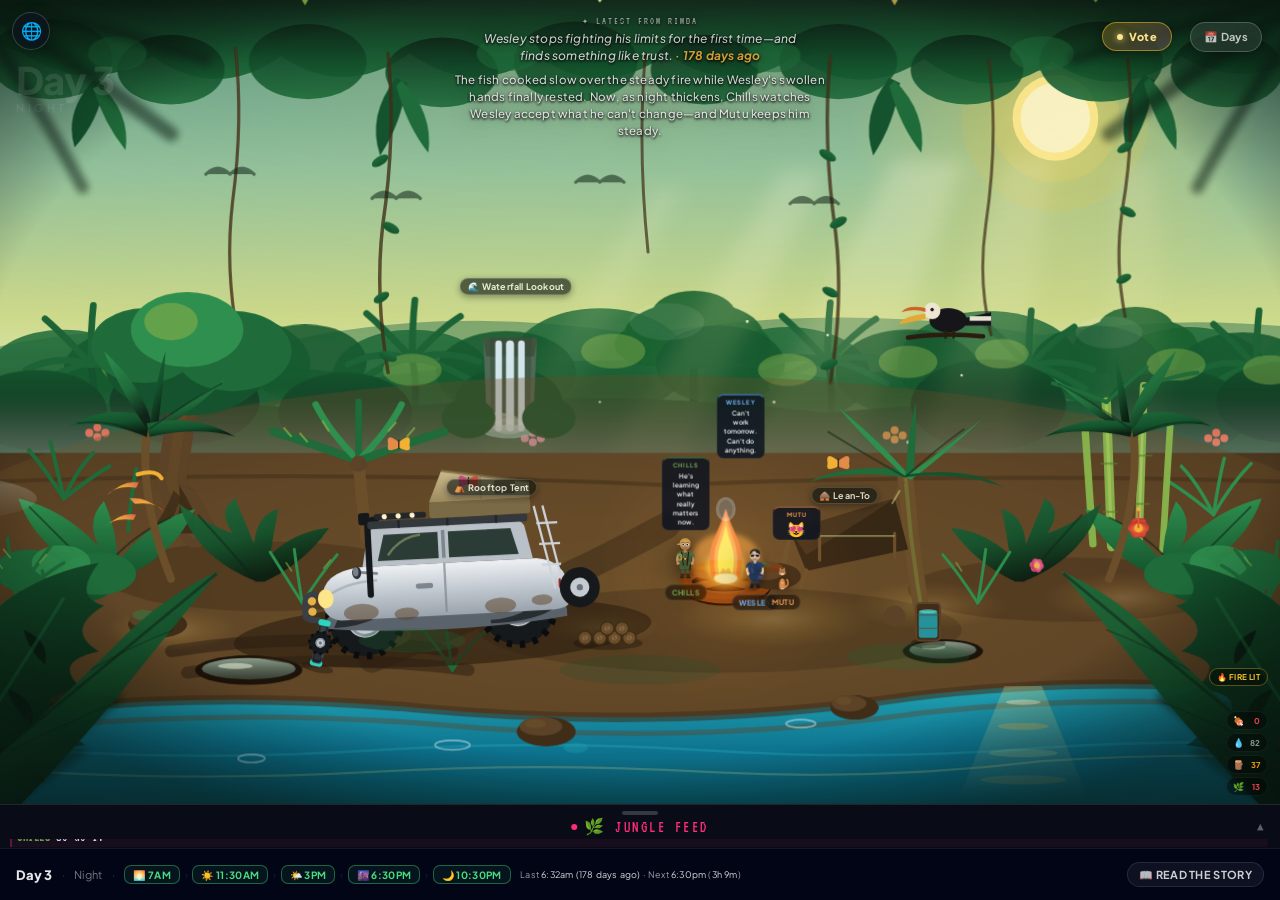
==== index.html @ 27642c6b "Secret falls: whole-waterfall tap target + touch/pointer events (mobile fix) Mobile taps did nothing" ====
<!DOCTYPE html>
<html lang="en">
<head>
<meta charset="UTF-8">
<meta http-equiv="Cache-Control" content="no-cache, no-store, must-revalidate">
<meta http-equiv="Pragma" content="no-cache">
<meta http-equiv="Expires" content="0">
<meta name="viewport" content="width=device-width, initial-scale=1, maximum-scale=1, user-scalable=no">
<title>Rimba — a never-ending story</title>
<link rel="icon" href="data:image/svg+xml,%3Csvg xmlns='http://www.w3.org/2000/svg' viewBox='0 0 100 100'%3E%3Ctext y='.9em' font-size='88'%3E%F0%9F%8C%BF%3C/text%3E%3C/svg%3E">
<meta name="description" content="Rimba is a never-ending story — two Singaporeans and a cat stranded deep in the Malaysian jungle after their 4x4 breaks down, surviving five times a day. No script, no crew, no rescue. The characters change and surprise you on their own.">
<meta name="theme-color" content="#0a1410">
<!-- Social share preview -->
<meta property="og:type" content="website">
<meta property="og:site_name" content="The Never Ending Story Project">
<meta property="og:title" content="Rimba — a never-ending story">
<meta property="og:description" content="Two Singaporeans and a cat stranded deep in the Malaysian jungle, surviving five times a day. No script, no crew, no rescue.">
<meta property="og:url" content="https://adamdegoat.github.io/rimba/">
<meta name="twitter:card" content="summary">
<meta name="twitter:title" content="Rimba — a never-ending story">
<meta name="twitter:description" content="Two Singaporeans and a cat stranded deep in the Malaysian jungle, surviving five times a day.">

<link href="https://fonts.googleapis.com/css2?family=Plus+Jakarta+Sans:wght@600;700;800&family=VT323&display=swap" rel="stylesheet">
<link rel="stylesheet" href="theme.css"><!-- shared Never Ending Story house-style tokens -->
<style>
*{margin:0;padding:0;box-sizing:border-box}
:root{--above-hud:62px;--stage-bottom:96px}
html,body{width:100%;height:100%;overflow:hidden;font-family:'Plus Jakarta Sans',sans-serif;background:#020617}
/* World renders ABOVE the fixed bottom bars (HUD + collapsed feed drawer) so the
   beach + ocean band are never hidden behind them. --stage-bottom is measured live. */
#world{position:relative;width:100vw;height:calc(100vh - var(--stage-bottom));overflow:hidden}
#world-svg{position:absolute;inset:0;width:100%;height:100%;z-index:0;transform:translateY(calc(-1 * var(--world-shift,0px)))}
#stars{position:absolute;inset:0;width:100%;height:34%;pointer-events:none;z-index:2;opacity:0;transition:opacity 3s}
#world.night #stars,#world.dawn #stars{opacity:1}

/* Cloud animations */
@keyframes cloud-a{from{transform:translateX(0)}to{transform:translateX(1300px)}}
.cl1{animation:cloud-a 90s linear infinite}
.cl2{animation:cloud-a 115s linear infinite;animation-delay:-40s}
.cl3{animation:cloud-a 72s linear infinite;animation-delay:-22s}
/* subtle far-background parallax breath (distant hills only, tiny + slow, CSS-only so no JS loop) */
@keyframes bgDriftA{0%,100%{transform:translateX(-7px)}50%{transform:translateX(7px)}}
@keyframes bgDriftB{0%,100%{transform:translateX(-4px)}50%{transform:translateX(4px)}}
.bg-driftA{animation:bgDriftA 27s ease-in-out infinite}
.bg-driftB{animation:bgDriftB 34s ease-in-out infinite}

/* Fire animations */
@keyframes flk{0%,100%{transform:scaleY(1) scaleX(1)}50%{transform:scaleY(1.22) scaleX(.9)}}
.fa{animation:flk .75s ease-in-out infinite;transform-box:fill-box;transform-origin:50% 100%}
.fb{animation:flk .55s ease-in-out infinite reverse;transform-box:fill-box;transform-origin:50% 100%}
.fc{animation:flk .42s ease-in-out infinite;transform-box:fill-box;transform-origin:50% 100%}

/* Wave animations */
@keyframes wv{from{transform:translateX(0)}to{transform:translateX(500px)}}
.wa{animation:wv 13s linear infinite}
.wb{animation:wv 19s linear infinite reverse}
/* Gentle palm sway — pivots at each palm's crown (origin set inline, in viewBox units) */
@keyframes palmsway{0%,100%{transform:rotate(-1.4deg)}50%{transform:rotate(1.4deg)}}
.palm-sway{transform-box:view-box;animation:palmsway 5.5s ease-in-out infinite}
/* Ambient birds drift slowly across the sky */
@keyframes birddrift{0%{transform:translate(0,0)}50%{transform:translate(46px,-9px)}100%{transform:translate(0,0)}}
.birds-drift{transform-box:view-box;animation:birddrift 24s ease-in-out infinite}
/* Leaves drifting down through the scene */
@keyframes leaffall{0%{transform:translate(0,0) rotate(0deg);opacity:0}8%{opacity:.9}90%{opacity:.85}100%{transform:translate(-46px,620px) rotate(240deg);opacity:0}}
.leaf-fall{transform-box:view-box;animation:leaffall linear infinite}
/* God-ray shafts breathe + sway very gently, as if the canopy stirs overhead */
@keyframes raypulse{0%,100%{opacity:.48;transform:skewX(-0.7deg)}50%{opacity:.68;transform:skewX(0.9deg)}}
#god-rays{transform-box:fill-box;transform-origin:50% 0;animation:raypulse 9s ease-in-out infinite}
/* Dust / pollen motes drifting inside the sunbeams (parent group gates day-only) */
@keyframes motedrift{0%{opacity:0;transform:translate(0,0)}18%{opacity:.7}50%{opacity:.4;transform:translate(7px,-15px)}82%{opacity:.6}100%{opacity:0;transform:translate(-4px,-30px)}}
.mote{transform-box:view-box;animation:motedrift 11s ease-in-out infinite}
/* Sun pools on the clearing floor breathe with the canopy (parent gates day-only) */
@keyframes dapplebreathe{0%,100%{opacity:.6}50%{opacity:1}}
.dapple{animation:dapplebreathe 9s ease-in-out infinite}
/* Heat-haze ribbons shimmer low over the clearing on hot/humid days */
@keyframes heatwobble{0%{opacity:0;transform:translateY(0)}30%{opacity:.16}50%{transform:translateY(-3px) scaleX(1.015)}70%{opacity:.13}100%{opacity:0;transform:translateY(-7px)}}
.heat-ribbon{transform-box:view-box;animation:heatwobble 6s ease-in-out infinite}
/* Fireflies near the firepit (parent group's opacity gates night-only visibility) */
@keyframes firefly{0%,100%{opacity:0;transform:translate(0,0)}25%{opacity:.95}50%{opacity:.35;transform:translate(7px,-9px)}75%{opacity:.85}}
.firefly{transform-box:view-box;animation:firefly 4.2s ease-in-out infinite}
/* Butterflies flutter (daytime ambient; group hidden at night via applySky) */
@keyframes flutter{0%{transform:translate(0,0) rotate(-2deg)}25%{transform:translate(14px,-12px) rotate(3deg)}50%{transform:translate(30px,2px) rotate(-3deg)}75%{transform:translate(12px,14px) rotate(2deg)}100%{transform:translate(0,0) rotate(-2deg)}}
.flutter{transform-box:view-box;animation:flutter 11s ease-in-out infinite}
@keyframes wingbeat{0%,100%{transform:scaleX(1)}50%{transform:scaleX(.45)}}
.fly-wing{transform-box:fill-box;transform-origin:50% 50%;animation:wingbeat .32s ease-in-out infinite}
/* Distant waterfall cascade shimmer */
@keyframes waterfall{from{transform:translateY(0);opacity:.8}to{transform:translateY(5px);opacity:1}}
.fall1{transform-box:view-box;animation:waterfall .5s linear infinite alternate}
.fall2{transform-box:view-box;animation:waterfall .5s linear infinite alternate-reverse}
/* ── WEATHER: rain / storm + lightning, driven by S.world.weather ── */
#rain-layer{position:fixed;inset:0;z-index:22;pointer-events:none;opacity:0;transition:opacity .7s ease}
#rain-layer.on{opacity:1}
#rain-layer::before,#rain-layer::after{content:"";position:absolute;inset:-60% -15% -15%;will-change:transform}
#rain-layer::before{background-image:repeating-linear-gradient(100deg,rgba(200,222,236,.5) 0 1.5px,transparent 1.5px 10px);animation:rainfall .75s linear infinite}
#rain-layer::after{background-image:repeating-linear-gradient(100deg,rgba(200,222,236,.28) 0 1px,transparent 1px 16px);animation:rainfall 1.15s linear infinite;opacity:.7}
#rain-layer.storm{background:linear-gradient(rgba(9,18,26,.26),rgba(9,18,26,.34))}
#rain-layer.storm::before{background-image:repeating-linear-gradient(104deg,rgba(212,230,242,.62) 0 2px,transparent 2px 8px);animation-duration:.42s}
#rain-layer.storm::after{animation-duration:.66s;opacity:.85}
@keyframes rainfall{from{transform:translateY(-14%)}to{transform:translateY(14%)}}
#lightning{position:fixed;inset:0;z-index:23;pointer-events:none;background:#e6f0ff;opacity:0;mix-blend-mode:screen}
#lightning.on{animation:lightning 8s steps(1) infinite}
@keyframes lightning{0%,100%{opacity:0}2%{opacity:.62}2.6%{opacity:.06}3.2%{opacity:.5}3.8%{opacity:0}48.4%{opacity:.42}49%{opacity:0}}
/* Campfire smoke rising + drifting (shown only when the fire is lit) */
@keyframes smokerise{0%{transform:translate(0,0) scale(.45);opacity:0}18%{opacity:.5}100%{transform:translate(12px,-72px) scale(1.7);opacity:0}}
.smoke-rise{transform-box:view-box;animation:smokerise 4s ease-out infinite}
.smoke-rise.s2{animation-duration:5.4s;animation-delay:-1.8s}
.smoke-rise.s3{animation-duration:4.6s;animation-delay:-3.1s}
/* Fish/insect ripples on the river surface */
@keyframes ripple{0%{transform:scale(.2);opacity:0}20%{opacity:.6}100%{transform:scale(1.5);opacity:0}}
.ripple{transform-box:view-box;animation:ripple 4.5s ease-out infinite}
/* Dog (puppy) ears + tail — driven by applyDogExtras; smooth transitions + tail wag */
.dog-ear{transform-box:view-box;transition:transform .45s ease}
.dog-tail{transform-box:view-box;transition:transform .45s ease}
@keyframes tailwag{0%,100%{transform:rotate(-20deg)}50%{transform:rotate(20deg)}}
.dog-tail.wag{animation:tailwag .45s ease-in-out infinite}
.dog-tail.slow{animation:tailwag 1.5s ease-in-out infinite}

/* SVG transitions */
#sky-bg,#sun-group,#moon-group,#night-stars,#night-overlay,#sun-reflection{transition:opacity 2.5s ease}

/* ── ATMOSPHERE OVERLAYS (pure CSS, no JS/engine) ── */
/* Vignette: darken the corners to draw the eye to the centre of the island */
#vignette{position:absolute;inset:0;z-index:6;pointer-events:none;
  background:radial-gradient(120% 95% at 50% 42%,transparent 58%,rgba(2,6,23,.16) 84%,rgba(2,6,23,.42) 100%)}
/* Time-of-day colour wash: a soft tint that shifts with the cycle for cohesion */
#color-wash{position:absolute;inset:0;z-index:7;pointer-events:none;opacity:0;
  mix-blend-mode:soft-light;transition:background 2.5s ease,opacity 2.5s ease}
#world.evening #color-wash{background:#fb923c;opacity:.5}
#world.morning #color-wash{background:#fdba74;opacity:.4}
#world.dawn    #color-wash{background:#f9a8d4;opacity:.45}
#world.night   #color-wash{background:#1e1b4b;opacity:.35}
#world.midday  #color-wash,#world.afternoon #color-wash{opacity:0}

/* ── DAY STAMP ── */
/* ── DAY HISTORY ── */
/* ── AUDIENCE VOTE PILL + PANEL ("sway, don't script") ── */
#vote-pill{position:fixed;top:22px;right:108px;z-index:35;display:flex;align-items:center;gap:6px;
  padding:7px 14px;border-radius:20px;cursor:pointer;white-space:nowrap;
  background:linear-gradient(135deg,rgba(251,191,36,.24),rgba(244,114,182,.2));
  backdrop-filter:blur(12px);-webkit-backdrop-filter:blur(12px);border:1px solid rgba(251,191,36,.5);
  font-family:'Plus Jakarta Sans',sans-serif;font-size:11px;font-weight:800;letter-spacing:.4px;color:#fde68a;
  box-shadow:0 2px 14px rgba(0,0,0,.4);animation:votePulse 2.6s ease-in-out infinite;
  transition:transform .15s,border-color .2s}
#vote-pill:hover{transform:translateY(-1px);border-color:rgba(251,191,36,.85)}
#vote-pill.active{animation:none;background:linear-gradient(135deg,rgba(251,191,36,.42),rgba(244,114,182,.34));border-color:rgba(251,191,36,.9)}
@keyframes votePulse{0%,100%{box-shadow:0 2px 14px rgba(0,0,0,.4),0 0 0 0 rgba(251,191,36,.45)}
  50%{box-shadow:0 2px 14px rgba(0,0,0,.4),0 0 0 5px rgba(251,191,36,0)}}
#vote-pill .vp-dot{width:6px;height:6px;border-radius:50%;background:#fde68a;box-shadow:0 0 7px #fde68a}
/* dropdown panel — anchored under the pill (like the Days panel), warm gold "sway the island" palette */
#vote-panel{position:fixed;top:60px;right:108px;z-index:41;width:300px;max-width:calc(100vw - 24px);
  background:linear-gradient(180deg,rgba(26,16,34,.6),rgba(12,9,22,.66));
  backdrop-filter:blur(20px) saturate(1.2);-webkit-backdrop-filter:blur(20px) saturate(1.2);
  border:1px solid rgba(251,191,36,.34);border-radius:16px;
  box-shadow:0 20px 54px rgba(0,0,0,.6),0 0 26px rgba(251,191,36,.08);
  max-height:0;overflow:hidden;opacity:0;pointer-events:none;
  transition:max-height .34s cubic-bezier(.4,0,.2,1),opacity .22s ease}
#vote-panel::before{content:'';position:absolute;left:0;right:0;top:0;height:2px;z-index:3;
  background:linear-gradient(90deg,transparent,rgba(251,191,36,.7),rgba(244,114,182,.5),transparent)}
#vote-panel.open{max-height:80vh;opacity:1;pointer-events:auto;overflow-y:auto}
.vp-inner{padding:15px 16px 15px}
.vp-eyebrow{font-family:'VT323',monospace;font-size:11px;letter-spacing:2.5px;text-transform:uppercase;color:rgba(251,191,36,.62);margin-bottom:3px}
.vp-head{font-family:'Plus Jakarta Sans',sans-serif;font-weight:800;font-size:16px;letter-spacing:.01em;line-height:1.1;
  background:linear-gradient(180deg,#fff8ea 0%,#fde68a 58%,#f59e0b 100%);-webkit-background-clip:text;background-clip:text;-webkit-text-fill-color:transparent;color:transparent}
.vp-tag{font-size:10.5px;color:rgba(255,255,255,.5);font-style:italic;margin:3px 0 13px;line-height:1.45}
.vp-q{font-size:12px;font-weight:700;color:rgba(255,255,255,.92);margin-bottom:9px;letter-spacing:.01em}
.vp-opt{position:relative;display:block;width:100%;text-align:left;margin-bottom:8px;padding:10px 12px;border-radius:12px;
  border:1px solid rgba(255,255,255,.12);background:rgba(255,255,255,.035);cursor:pointer;overflow:hidden;color:#fff;
  transition:border-color .15s,background .15s,transform .12s}
.vp-opt:hover{border-color:rgba(251,191,36,.55);transform:translateY(-1px)}
.vp-opt:disabled{cursor:default;transform:none}
.vp-opt.picked{border-color:rgba(251,191,36,.9);background:rgba(251,191,36,.09)}
.vp-bar{position:absolute;left:0;top:0;bottom:0;width:0;z-index:0;transition:width .55s cubic-bezier(.4,0,.2,1);
  background:linear-gradient(90deg,rgba(251,191,36,.22),rgba(244,114,182,.14))}
.vp-opt-label{position:relative;z-index:1;font-weight:800;font-size:12.5px;color:#fff7e6}
.vp-opt-desc{position:relative;z-index:1;font-size:10.5px;color:rgba(255,255,255,.55);margin-top:2px;line-height:1.35}
.vp-opt-pct{position:absolute;right:11px;top:50%;transform:translateY(-50%);font-size:12px;font-weight:800;color:#fde68a;z-index:2}
.vp-voted{font-size:10.5px;color:rgba(110,231,160,.92);margin-top:4px;letter-spacing:.2px;font-weight:600}
.vp-hint{font-size:10.5px;color:rgba(255,255,255,.42);margin-top:4px}
.vp-inplay{margin-top:13px;padding:11px 12px;border-radius:11px;background:rgba(251,191,36,.07);border:1px solid rgba(251,191,36,.18);
  font-size:11px;color:rgba(255,255,255,.8);line-height:1.5}
.vp-ip-eyebrow{font-family:'VT323',monospace;font-size:10px;letter-spacing:2px;text-transform:uppercase;color:rgba(251,191,36,.6);display:block;margin-bottom:3px}
.vp-inplay b{color:#fde68a;font-weight:800}
#day-hist-btn{
  position:fixed;top:22px;right:18px;z-index:35;
  display:flex;align-items:center;gap:6px;
  padding:7px 13px;border-radius:20px;
  background:rgba(255,255,255,.09);
  backdrop-filter:blur(12px);-webkit-backdrop-filter:blur(12px);
  border:1px solid rgba(255,255,255,.2);
  font-family:'Plus Jakarta Sans',sans-serif;font-size:11px;font-weight:700;
  color:rgba(255,255,255,.72);letter-spacing:.3px;
  cursor:pointer;white-space:nowrap;
  transition:background .2s,border-color .2s,color .2s,box-shadow .2s;
  box-shadow:0 2px 12px rgba(0,0,0,.35);
}
#day-hist-btn:hover{background:rgba(255,255,255,.15);border-color:rgba(255,255,255,.38);color:#fff;box-shadow:0 2px 18px rgba(0,0,0,.45)}
#day-hist-btn.active{background:rgba(255,255,255,.13);border-color:rgba(255,255,255,.35);color:#fff}
#day-history-panel{
  position:fixed;top:66px;right:18px;left:auto;z-index:40;width:244px;
  background:rgba(4,8,22,.92);backdrop-filter:blur(18px);-webkit-backdrop-filter:blur(18px);
  border:1px solid rgba(255,255,255,.08);border-radius:14px;
  max-height:0;overflow:hidden;opacity:0;pointer-events:none;
  transition:max-height .32s cubic-bezier(.4,0,.2,1),opacity .2s ease;
}
#day-history-panel.open{max-height:400px;opacity:1;pointer-events:auto}
.dhp-head{
  font-family:'Plus Jakarta Sans',sans-serif;font-size:9px;font-weight:800;
  letter-spacing:2px;text-transform:uppercase;color:rgba(255,255,255,.25);
  padding:11px 14px 9px;border-bottom:1px solid rgba(255,255,255,.05);
  display:flex;align-items:center;justify-content:space-between;flex-shrink:0;
}
.dhp-back{
  background:none;border:none;font-family:'Plus Jakarta Sans',sans-serif;
  font-size:9px;font-weight:700;color:rgba(255,255,255,.25);
  cursor:pointer;letter-spacing:.5px;padding:0;transition:color .15s;
}
.dhp-back:hover{color:rgba(255,255,255,.6)}
.dhp-scroll{overflow-y:auto;max-height:350px;scrollbar-width:thin;scrollbar-color:rgba(255,255,255,.06) transparent}
.dhp-chips{padding:8px 10px 10px;display:flex;flex-direction:column;gap:5px}
.dhp-chip{
  display:flex;align-items:center;gap:7px;padding:7px 10px;border-radius:9px;
  border:1px solid rgba(255,255,255,.07);background:rgba(255,255,255,.03);
  font-family:'Plus Jakarta Sans',sans-serif;font-size:11px;font-weight:700;
  color:rgba(255,255,255,.5);cursor:pointer;
  transition:background .15s,border-color .15s;
}
.dhp-chip:hover{background:rgba(255,255,255,.07);border-color:rgba(255,255,255,.14);color:rgba(255,255,255,.8)}
.dhp-chip.cur{border-color:rgba(34,197,94,.3);color:rgba(255,255,255,.75)}
.dhp-dot{width:5px;height:5px;border-radius:50%;background:#22c55e;flex-shrink:0;animation:cdot 2s ease-in-out infinite}
.dhp-chip-meta{font-size:10px;color:rgba(255,255,255,.28);font-weight:500;margin-left:auto;white-space:nowrap}
.dhp-drama{font-size:13px;color:rgba(255,255,255,.7);line-height:1.57;font-style:italic;
  padding:12px 14px 14px}
.dhp-ongoing{font-size:12.5px;color:rgba(255,255,255,.5);line-height:1.55;font-style:italic;
  padding:12px 14px 14px}

#day-stamp{position:fixed;top:58px;left:16px;z-index:30;pointer-events:none;line-height:1.15}
#pulse{position:fixed;top:14px;left:50%;transform:translateX(-50%);z-index:30;pointer-events:none;
  font-family:'Plus Jakarta Sans',sans-serif;font-size:12px;font-style:italic;font-weight:500;
  color:rgba(255,255,255,.78);letter-spacing:.2px;text-align:center;max-width:340px;line-height:1.4;
  text-shadow:0 1px 3px rgba(0,0,0,.7),0 1px 3px rgba(0,0,0,.8),0 0 16px rgba(0,0,0,.6),0 0 30px rgba(0,0,0,.45)}
#pulse:not(:empty)::before{content:'✦ LATEST FROM RIMBA';display:block;
  font-family:'VT323',monospace;font-size:10px;font-style:normal;font-weight:400;
  letter-spacing:2px;color:rgba(255,255,255,.62);text-transform:uppercase;margin-bottom:3px;
  text-shadow:0 1px 3px rgba(0,0,0,.8),0 0 10px rgba(0,0,0,.6)}
#scene-line{position:fixed;left:50%;transform:translateX(-50%);z-index:30;pointer-events:none;
  width:380px;max-width:88vw;
  font-family:'Plus Jakarta Sans',sans-serif;font-size:11.5px;font-weight:500;
  color:rgba(255,255,255,.82);letter-spacing:.2px;text-align:center;line-height:1.5;
  text-shadow:0 1px 3px rgba(0,0,0,.7),0 1px 3px rgba(0,0,0,.85),0 0 16px rgba(0,0,0,.6),0 0 30px rgba(0,0,0,.45)}
#ds-day{font-family:'Plus Jakarta Sans',sans-serif;font-size:38px;font-weight:800;
  color:rgba(255,255,255,.1);letter-spacing:-1px}
#ds-cycle{font-family:'Plus Jakarta Sans',sans-serif;font-size:11px;font-weight:700;
  color:rgba(255,255,255,.07);letter-spacing:3.5px;text-transform:uppercase}

/* ── CHARACTERS ── */
.char{position:absolute;z-index:20;transform:translate(-50%,-100%);
  transition:left 2.8s cubic-bezier(.4,0,.2,1),top 2.8s cubic-bezier(.4,0,.2,1);cursor:pointer}
.char:hover{filter:drop-shadow(0 0 9px rgba(255,255,255,.42))}
.char-svg{display:block;margin:0 auto;transform-origin:50% 100%;filter:var(--cast-shadow,drop-shadow(0 6px 14px rgba(0,0,0,.65)));animation:bob 2.4s ease-in-out infinite}
.char-svg.sad{animation:bob-slow 3.5s ease-in-out infinite}
.char-svg.angry{animation:bob-tense .9s ease-in-out infinite}
@keyframes bob{0%,100%{transform:scaleY(1)}50%{transform:scaleY(1.028)}}
@keyframes bob-slow{0%,100%{transform:scaleY(1)}50%{transform:scaleY(1.015)}}
@keyframes bob-tense{0%,100%{transform:scaleY(1) rotate(-.4deg)}50%{transform:scaleY(1.022) rotate(.4deg)}}
/* ── INTERACTION OVERLAYS ── */
.interact-overlay{position:absolute;z-index:19;transform:translate(-50%,-50%);pointer-events:none;transition:opacity .4s}
.char.sitting{margin-top:10px}
.nametag{font-size:7.5px;font-weight:800;letter-spacing:.4px;text-transform:uppercase;
  margin:4px auto 0;padding:2px 6px;border-radius:20px;width:fit-content;white-space:nowrap;
  background:rgba(0,0,0,.45);backdrop-filter:blur(4px);-webkit-backdrop-filter:blur(4px)}
.nametag:empty{display:none}  /* unnamed stray: hide tag until it's named */

/* ── SPEECH BUBBLES ── */
.bubble{position:absolute;bottom:70px;left:50%;transform:translateX(-50%);
  background:rgba(10,18,32,.82);backdrop-filter:blur(4px);-webkit-backdrop-filter:blur(4px);
  color:#f1f5f9;padding:3px 6px;border-radius:7px;
  font-size:6.5px;font-weight:600;max-width:80px;min-width:48px;text-align:center;
  line-height:1.4;pointer-events:none;white-space:normal;z-index:25;transition:opacity .22s ease;
  border:1px solid rgba(255,255,255,.06);border-top-width:2px}
.bubble::after{display:none}
/* FOCUS MODE: while a character's stat card is open, fade the speech bubbles so the card stands clean & alone */
#world:has(.stat-card.tap-open) .bubble{opacity:0;pointer-events:none}
@media (hover:hover){#world:has(.char:hover) .bubble{opacity:0;pointer-events:none}}
.bubble-name{font-size:6px;font-weight:800;letter-spacing:.9px;text-transform:uppercase;margin-bottom:2px}
.bubble-text{font-size:6.5px}
.bubble-text.dog-emote{font-size:15px;line-height:1}

/* ── BOTTOM FEED DRAWER ── */
#chat-panel{
  position:fixed;left:0;right:0;bottom:52px;
  height:44px;overflow:hidden;
  background:rgba(10,14,24,.9);backdrop-filter:blur(8px);-webkit-backdrop-filter:blur(8px);
  z-index:50;display:flex;flex-direction:column;
  border-top:1px solid rgba(255,255,255,.1);
  transition:height .38s cubic-bezier(.4,0,.2,1),
             box-shadow .38s ease;
}
#chat-panel.feed-open{
  height:52vh;
  box-shadow:0 -12px 40px rgba(0,0,0,.55);
  border-top-color:rgba(255,46,120,.35);
}
/* Drag pill */
#feed-pill{
  width:36px;height:4px;border-radius:4px;
  background:rgba(255,255,255,.18);
  margin:6px auto 0;flex-shrink:0;
  transition:background .2s
}
#chat-panel:hover #feed-pill,
#chat-panel.feed-open #feed-pill{background:rgba(255,46,120,.5)}
#chat-header{
  position:relative;
  padding:5px 14px 5px;font-family:'VT323',monospace;font-size:16px;color:#ff2d78;
  letter-spacing:2.5px;display:flex;align-items:center;justify-content:center;gap:7px;
  cursor:pointer;flex-shrink:0;user-select:none;
  border-bottom:1px solid rgba(255,255,255,.0);
  transition:border-color .38s
}
#chat-panel.feed-open #chat-header{border-bottom-color:rgba(255,255,255,.07)}
#chat-dot{width:6px;height:6px;border-radius:50%;background:#ff2d78;animation:cdot 2s ease-in-out infinite;flex-shrink:0}
@keyframes cdot{0%,100%{opacity:1}50%{opacity:.2}}
/* Absolutely center the ISLAND FEED label (on all widths) so the chevron's
   margin-left:auto can't push it left under the Island Oracle widget. */
#feed-label{display:inline-flex;align-items:center;gap:7px;position:absolute;left:50%;transform:translateX(-50%);pointer-events:none}
#chat-chevron{
  margin-left:auto;font-size:11px;color:rgba(255,255,255,.35);
  transition:transform .35s cubic-bezier(.4,0,.2,1),color .2s
}
#chat-panel.feed-open #chat-chevron{transform:rotate(180deg);color:rgba(255,46,120,.7)}
#chat-feed{flex:1;overflow-y:auto;padding:8px 12px 4px;display:flex;flex-direction:column;gap:5px;
  scrollbar-width:thin;scrollbar-color:rgba(255,255,255,.1) transparent}
#chat-feed::-webkit-scrollbar{width:3px}
#chat-feed::-webkit-scrollbar-thumb{background:rgba(255,255,255,.1);border-radius:3px}
.cl{font-family:'VT323',monospace;font-size:15px;line-height:1.3;word-break:break-word}
.cl.marcus{color:#c084fc}
.cl.ryan{color:#fb923c}
.cl.jade{color:#f472b6}
.cl.interaction{color:#fbbf24}
.cl-label{font-size:11px;letter-spacing:.8px;opacity:.78;text-transform:uppercase}
.cl-dialogue{color:#e2e8f0;font-size:13px;opacity:.9}
.cl-ts{font-family:'VT323',monospace;font-size:12px;color:rgba(255,255,255,.45);letter-spacing:1.2px;text-align:center;padding:4px 0 2px;text-transform:uppercase;background:rgba(255,255,255,.03);border-radius:4px;margin:2px 0}
.cl-msg{font-family:'VT323',monospace;font-size:14px;line-height:1.3;padding:1px 4px;word-break:break-word}
.cl-spk{font-size:12px;font-weight:700;letter-spacing:.5px;text-transform:uppercase}
.cl-line{color:#e2e8f0;opacity:.9}
.cl-absent{font-family:'VT323',monospace;font-size:12px;padding:2px 4px;opacity:.55;font-style:italic;border-left:2px solid rgba(255,255,255,.08);margin:3px 0 4px;padding-left:7px}
.cl-absent-txt{color:#94a3b8}
.cl-time{font-family:'VT323',monospace;font-size:11px;color:rgba(255,255,255,.55);letter-spacing:.6px;float:right;margin-left:6px;white-space:nowrap}
.cl-latest{background:rgba(255,45,120,.06);border-left:2px solid rgba(255,45,120,.32);padding-left:5px;margin-left:-2px;border-radius:0 4px 4px 0}
.cl-ts-latest{background:rgba(255,45,120,.11)!important;color:rgba(255,160,200,.85)!important;border:1px solid rgba(255,45,120,.22);border-radius:5px;padding-left:8px;padding-right:8px}
.cl-ts-rel{font-family:'Plus Jakarta Sans',sans-serif;font-size:9px;font-weight:800;letter-spacing:.4px;text-transform:none;color:#ff7eb0;margin-left:7px;white-space:nowrap}

/* ── HUD ── */
#hud{position:fixed;bottom:0;left:0;right:0;z-index:100;
  background:rgba(2,6,23,.93);backdrop-filter:blur(18px);-webkit-backdrop-filter:blur(18px);
  border-top:1px solid rgba(255,255,255,.07);padding:0 1rem;
  display:flex;align-items:center;gap:.6rem;height:52px}
.hud-day{font-weight:800;color:rgba(255,255,255,.9);font-size:13px;flex-shrink:0}
.hud-sep{color:rgba(255,255,255,.2);font-size:11px}
#cycle-label{font-size:11px;color:rgba(255,255,255,.45);flex-shrink:0}

/* Status strip */
#status-strip{display:flex;align-items:center;gap:.3rem;font-size:10px;flex-shrink:0}
.stp{display:inline-flex;align-items:center;padding:.15rem .5rem;border-radius:7px;
  border:1px solid rgba(255,255,255,.08);color:rgba(255,255,255,.22);
  font-weight:700;letter-spacing:.3px;text-transform:uppercase;transition:all .4s}
.stp.running{color:#fbbf24;border-color:rgba(251,191,36,.5);background:rgba(251,191,36,.1);animation:spulse 1s ease-in-out infinite}
.stp.done{color:#4ade80;border-color:rgba(74,222,128,.4);background:rgba(74,222,128,.07)}
.stp.current{color:rgba(255,255,255,.75);border-color:rgba(255,255,255,.28);background:rgba(255,255,255,.09)}
@keyframes spulse{0%,100%{opacity:1}50%{opacity:.5}}
.stp-arr{color:rgba(255,255,255,.12);font-size:9px}

/* Tiny status info */
#status-info{font-size:9px;color:rgba(255,255,255,.6);white-space:nowrap;flex-shrink:0;line-height:1.3;letter-spacing:.2px}
#status-info span{color:rgba(255,255,255,.85)}
#status-msg{font-size:9px;color:rgba(255,255,255,.3);font-style:italic;overflow:hidden;text-overflow:ellipsis;white-space:nowrap;max-width:120px}

/* Buttons */
.hud-actions{display:flex;align-items:center;gap:.45rem;margin-left:auto;flex-shrink:0}
#story-btn{display:inline-flex;align-items:center;gap:.2rem;padding:.28rem .7rem;
  border-radius:18px;border:1px solid rgba(255,255,255,.1);background:rgba(255,255,255,.05);
  color:rgba(255,255,255,.5);font-size:11px;font-weight:700;letter-spacing:.3px;
  text-transform:uppercase;text-decoration:none;transition:all .2s;font-family:'Plus Jakarta Sans',sans-serif}
#story-btn:hover{border-color:rgba(255,255,255,.2);color:rgba(255,255,255,.85);background:rgba(255,255,255,.09)}
/* a one-time invite glow drawing first-time visitors to the full story archive */
@keyframes storyNudge{0%,100%{box-shadow:0 0 0 0 rgba(246,181,61,0);border-color:rgba(255,255,255,.1)}
  50%{box-shadow:0 0 0 5px rgba(246,181,61,.16);border-color:rgba(246,181,61,.55)}}
#story-btn.nudge{animation:storyNudge 2.1s ease-in-out infinite;color:rgba(255,255,255,.8)}
/* the "· updated Nh ago" recency tag appended to the latest-pulse banner */
.pulse-age{color:rgba(246,181,61,.85);font-weight:700;white-space:nowrap}

/* ── MOBILE ── */
@media(max-width:768px){
  html,body{overflow-x:auto;overflow-y:hidden}
  /* Reserve the bottom bars here too: height drives width (10/6 aspect) for the
     horizontal-scroll layout, so the beach/ocean clears the bottom UI on mobile. */
  #world{width:calc((100dvh - var(--stage-bottom)) * 10 / 6);height:calc(100dvh - var(--stage-bottom))}
  /* HUD: 3-row layout — cycle strip + timing visible on mobile */
  #status-msg{display:none}
  #hud{padding:5px .75rem 4px;height:auto;flex-wrap:wrap;align-content:flex-start;gap:3px .3rem}
  .hud-actions{order:1}
  #status-strip{display:flex;flex-basis:100%;order:10;gap:.2rem}
  #status-info{display:block;flex-basis:100%;order:11}
  .stp{font-size:8px;padding:.1rem .3rem}
  .stp-arr{font-size:8px}
  /* Push chat panel above the now-taller HUD. */
  #chat-panel{bottom:var(--above-hud)}
  /* roomier tap targets on touch screens (UX audit #3) */
  #story-btn{padding:.5rem .7rem;font-size:10px;min-height:38px}
  #res-hud{flex-flow:row wrap!important;justify-content:flex-end!important;max-width:128px;align-items:flex-end}
  #res-hud .res-pill{min-height:32px;padding:6px 8px}
  #chat-header{min-height:44px}
  .bubble{max-width:82px;padding:3px 6px}
  .bubble-text{font-size:7.5px}
  #pulse{top:78px;font-size:11px;max-width:78vw;color:rgba(255,255,255,.85)}
  #scene-line{font-size:10.5px;width:78vw;color:rgba(255,255,255,.85)}
  /* no hover on touch — show structure names faintly so they're not invisible */
  .struct-label{color:rgba(255,255,255,.6)}
  #day-hist-btn{top:14px;right:12px;padding:5px 10px;font-size:10px}
  #vote-pill{top:14px;right:88px;padding:5px 11px;font-size:10px}
  #vote-panel{top:48px;left:12px;right:12px;width:auto;max-width:none}
  #day-stamp{left:13px;top:50px}
  #day-history-panel{top:52px;right:12px;width:220px}
  /* res-hud now anchors bottom-right via the base rule on all sizes */
  .stat-card{display:none}
  .stat-card.tap-open{display:block;opacity:1;transform:translateY(0)}
  .stat-card.right,.stat-card.left{left:50%;transform:translateX(calc(-50% + var(--sc-shift,0px)));right:auto}
  .stat-card.tap-open.right,.stat-card.tap-open.left{transform:translateX(calc(-50% + var(--sc-shift,0px)))}
  .stat-card.tap-open.below{transform:translateX(calc(-50% + var(--sc-shift,0px)))}
  /* Feed drawer taller on mobile */
  #chat-panel.feed-open{height:62vh}
}

/* ── HOVER STAT CARD ── */
.stat-card{
  position:absolute;bottom:110%;pointer-events:none;z-index:80;
  width:230px;max-width:84vw;background:rgba(6,10,18,.94);border-radius:12px;
  padding:12px 14px;opacity:0;transform:translateY(6px);
  transition:opacity .18s ease,transform .18s ease;
  backdrop-filter:blur(14px);-webkit-backdrop-filter:blur(14px);
  font-family:'Plus Jakarta Sans',sans-serif;line-height:1.4;white-space:normal;
  box-shadow:0 14px 40px rgba(0,0,0,.6)
}
.char:hover .stat-card{opacity:1;transform:translateY(0)}
.stat-card.right{left:90%;transform:translateY(6px)}
.stat-card.left{right:90%;transform:translateY(6px)}
.char:hover .stat-card.right{transform:translateY(0)}
.char:hover .stat-card.left{transform:translateY(0)}
/* below variant — card drops down when character is near top of screen */
.stat-card.below{bottom:auto;top:105%;transform:translateY(-6px)}
.char:hover .stat-card.below{transform:translateY(0)}
.stat-card.below.right{transform:translateY(-6px)}
.stat-card.below.left{transform:translateY(-6px)}
.char:hover .stat-card.below.right,.char:hover .stat-card.below.left{transform:translateY(0)}
.sc-name{font-size:17px;font-weight:700;letter-spacing:1px;text-transform:uppercase;margin-bottom:2px}
.sc-mood{font-size:13px;color:rgba(255,255,255,.45);letter-spacing:.5px;margin-bottom:8px;text-transform:uppercase}
.sc-cond{display:inline-block;font-size:11px;font-weight:700;letter-spacing:.4px;padding:2px 7px;border-radius:7px;margin-bottom:8px}
.sc-cond-injured{background:rgba(248,113,113,.16);color:#fca5a5;border:1px solid rgba(248,113,113,.35)}
.sc-cond-sick{background:rgba(192,132,252,.16);color:#d8b4fe;border:1px solid rgba(192,132,252,.35)}
.sc-section{font-size:11px;color:rgba(255,255,255,.3);letter-spacing:2px;text-transform:uppercase;margin-bottom:4px;border-bottom:1px solid rgba(255,255,255,.06);padding-bottom:2px}
.sc-row{display:flex;align-items:center;gap:6px;margin-bottom:3px}
.sc-label{font-size:12px;color:rgba(255,255,255,.4);width:68px;text-transform:uppercase;letter-spacing:.3px;flex-shrink:0}
.sc-bar{flex:1;height:3px;background:rgba(255,255,255,.08);border-radius:3px;overflow:hidden}
.sc-fill{height:100%;border-radius:3px}
.sc-val{font-size:12px;color:rgba(255,255,255,.5);width:22px;text-align:right;flex-shrink:0}
.sc-bond{font-size:12.5px;color:rgba(255,255,255,.72);margin-bottom:2px}
/* ── character-snapshot rows (the visitor-friendly card) ── */
.sc-role{font-size:11px;color:rgba(255,255,255,.45);letter-spacing:.6px;text-transform:uppercase;margin:-1px 0 7px}
.sc-bio{font-size:12px;color:rgba(255,255,255,.62);line-height:1.5;margin-bottom:9px}
.sc-line{display:flex;gap:8px;align-items:baseline;margin-bottom:6px}
.sc-key{font-size:10px;color:rgba(255,255,255,.32);letter-spacing:1px;text-transform:uppercase;flex:0 0 52px}
.sc-now{font-size:12.5px;color:rgba(255,255,255,.85);line-height:1.45;flex:1}
.sc-bonds{margin-top:7px;padding-top:7px;border-top:1px solid rgba(255,255,255,.06);display:flex;flex-direction:column;gap:3px}

/* ── STRUCTURES LAYER ── */
#structures-layer{position:absolute;inset:0;pointer-events:none;z-index:5;transform:translateY(calc(-1 * var(--world-shift,0px)))}
.struct{position:absolute;transform:translate(-50%,-50%);pointer-events:auto;text-align:center;line-height:1;cursor:default}
.struct-svg{display:block;filter:var(--struct-shadow,drop-shadow(0 3px 8px rgba(0,0,0,.6)));transition:transform .2s ease}
.struct:hover .struct-svg{transform:scale(1.12)}
.struct-label{font-size:8px;color:rgba(255,255,255,.0);white-space:nowrap;margin-top:2px;
  font-family:'Plus Jakarta Sans',sans-serif;font-weight:700;letter-spacing:.3px;
  text-shadow:0 1px 4px rgba(0,0,0,1);display:block;transition:color .18s ease;
  background:rgba(0,0,0,.45);padding:1px 5px;border-radius:4px;backdrop-filter:blur(3px)}
.struct:hover .struct-label{color:rgba(255,255,255,.75)}
.struct-cond{width:30px;height:3px;border-radius:2px;background:rgba(0,0,0,.45);margin:1px auto 0;overflow:hidden}
.struct-cond-fill{height:100%;border-radius:2px}
.struct.discovery .struct-svg{filter:drop-shadow(0 0 6px rgba(251,191,36,.6)) drop-shadow(0 3px 8px rgba(0,0,0,.5))}

/* ── RESOURCES HUD ── */
#res-hud{position:fixed;bottom:calc(var(--stage-bottom) + 8px);right:12px;z-index:30;pointer-events:auto;display:flex;flex-direction:column;gap:3px;align-items:flex-end}
#fire-chip{position:fixed;bottom:calc(var(--stage-bottom) + 118px);right:12px;z-index:30;pointer-events:none;display:none;align-items:center;gap:4px;
  background:rgba(0,0,0,.38);border:1px solid rgba(255,255,255,.12);border-radius:9px;padding:3px 7px;font-family:'Plus Jakarta Sans',sans-serif;font-size:8px;font-weight:700;letter-spacing:.4px}
#fire-chip.lit{color:#fbbf24;border-color:rgba(251,191,36,.35)}
#fire-chip.out{color:#93a3b8}
.res-pill{display:flex;align-items:center;gap:3px;background:rgba(0,0,0,.35);
  backdrop-filter:blur(4px);-webkit-backdrop-filter:blur(4px);
  border-radius:14px;padding:3px 7px 3px 6px;border:1px solid rgba(255,255,255,.06);
  cursor:pointer;user-select:none;min-height:18px;
  transition:background .15s,border-color .15s}
.res-pill:hover,.res-pill.rp-active{background:rgba(255,255,255,.09);border-color:rgba(255,255,255,.18)}
.res-pill-icon{font-size:9px}
.res-pill-val{font-size:8px;font-weight:700;font-family:'Plus Jakarta Sans',sans-serif;min-width:13px;text-align:right}
/* Resource detail card */
#res-card{
  width:min(220px,calc(100vw - 36px));position:absolute;right:0;bottom:100%;margin-bottom:8px;z-index:31;
  background:rgba(4,8,22,.92);border:1px solid rgba(255,255,255,.1);border-radius:12px;
  overflow:hidden;max-height:0;opacity:0;pointer-events:none;
  transition:max-height .32s cubic-bezier(.4,0,.2,1),opacity .22s ease;
  backdrop-filter:blur(18px);-webkit-backdrop-filter:blur(18px);
  box-shadow:0 8px 28px rgba(0,0,0,.6)}
#res-card.open{max-height:240px;opacity:1;pointer-events:auto}
.rc-inner{padding:13px 14px}
.rc-header{display:flex;align-items:center;gap:7px;margin-bottom:8px}
.rc-icon{font-size:18px}
.rc-name{flex:1;font-size:10px;font-weight:800;letter-spacing:1.2px;text-transform:uppercase;color:rgba(255,255,255,.75)}
.rc-val{font-size:16px;font-weight:800;font-family:'Plus Jakarta Sans',sans-serif}
.rc-trend{font-size:14px;font-weight:700;margin-left:1px}
.rc-bar-wrap{height:3px;background:rgba(255,255,255,.08);border-radius:3px;overflow:hidden;margin-bottom:10px}
.rc-bar-fill{height:100%;border-radius:3px}
.rc-status{font-size:11px;color:rgba(255,255,255,.62);line-height:1.55;margin-bottom:7px}
.rc-mention{font-size:10px;color:rgba(255,255,255,.36);line-height:1.5;font-style:italic;
  border-top:1px solid rgba(255,255,255,.06);padding-top:7px;
  display:-webkit-box;-webkit-line-clamp:3;-webkit-box-orient:vertical;overflow:hidden}
.rc-who{display:block;margin-top:3px;font-style:normal;font-size:9px;
  letter-spacing:.6px;text-transform:uppercase;color:rgba(255,255,255,.22)}


/* (Island Oracle widget styles removed — the Oracle runs in the engine but is no longer shown on screen.) */
</style>
</head>
<body>
<div id="world" class="afternoon">
<canvas id="stars"></canvas>

<!-- ══ BACK TO WORLD (self-contained, top-left) ════════════ -->
<a id="back-to-world" href="https://adamdegoat.github.io/neverendingworld/" title="Back to World">
  <span class="btw-globe">🌐</span><span class="btw-text">Back to World</span>
</a>
<style id="back-to-world-style">
  #back-to-world{
    position:fixed; top:12px; left:12px; z-index:99999;
    display:flex; align-items:center; gap:0;
    height:38px; max-width:38px; padding:0;
    border-radius:19px; overflow:hidden;
    background:rgba(12,18,32,.62); backdrop-filter:blur(7px); -webkit-backdrop-filter:blur(7px);
    border:1px solid rgba(255,255,255,.18); box-shadow:0 4px 16px rgba(0,0,0,.32);
    color:#eef3ff; text-decoration:none; font:600 13px/1 system-ui,-apple-system,sans-serif;
    letter-spacing:.01em; white-space:nowrap;
    transition:max-width .34s cubic-bezier(.2,.7,.2,1), background .25s, border-color .25s;
    cursor:pointer;
  }
  #back-to-world .btw-globe{
    flex:0 0 38px; width:38px; height:38px;
    display:flex; align-items:center; justify-content:center; font-size:17px;
  }
  #back-to-world .btw-text{ opacity:0; padding-right:16px; transition:opacity .2s .08s; }
  #back-to-world:hover, #back-to-world:focus-visible{
    max-width:220px; background:rgba(20,28,46,.82); border-color:rgba(255,255,255,.34);
  }
  #back-to-world:hover .btw-text, #back-to-world:focus-visible .btw-text{ opacity:1; }
  @media(max-width:680px){ #back-to-world{ top:9px; left:9px; height:40px; max-width:40px; border-radius:20px; }
    #back-to-world .btw-globe{ flex-basis:40px; width:40px; height:40px; font-size:16px; } }
</style>

<!-- ══ DAY STAMP ══════════════════════════════════════════ -->
<div id="day-stamp">
  <div id="ds-day">Day 1</div>
  <div id="ds-cycle">—</div>
</div>
<button id="day-hist-btn" onclick="toggleDayHistory()">📅 Days</button>
<div id="day-history-panel" onclick="event.stopPropagation()"><div id="dhp-inner"></div></div>
<div id="vote-pill" onclick="toggleVote()"><span class="vp-dot"></span> Vote</div>
<div id="vote-panel" onclick="event.stopPropagation()">
  <div class="vp-inner">
    <div class="vp-eyebrow">✦ Cast your voice</div>
    <div class="vp-head">Sway the jungle</div>
    <div class="vp-tag">You nudge how they lean — you never script them.</div>
    <div id="vp-body">Loading the vote…</div>
  </div>
</div>
<div id="pulse"></div>
<div id="scene-line"></div>
<div id="structures-layer"></div>
<div id="vignette"></div>
<div id="rain-layer"></div>
<div id="lightning"></div>
<div id="color-wash"></div>
<div id="fire-chip"></div>
<div id="res-hud"></div>

<!-- ══ WORLD SVG ══════════════════════════════════════════ -->
<svg id="world-svg" viewBox="0 0 1000 600" preserveAspectRatio="xMidYMin slice" xmlns="http://www.w3.org/2000/svg">
<defs>
  <!-- Sky gradients retuned hazier / canopy-misted for the rainforest -->
  <linearGradient id="sky-morning" x1="0" y1="0" x2="0" y2="1">
    <stop offset="0%" stop-color="#b8732a"/><stop offset="22%" stop-color="#e3b24c"/>
    <stop offset="48%" stop-color="#d9e3a8"/><stop offset="72%" stop-color="#9ec79a"/>
    <stop offset="100%" stop-color="#bcd9a6"/>
  </linearGradient>
  <linearGradient id="sky-midday" x1="0" y1="0" x2="0" y2="1">
    <stop offset="0%" stop-color="#3f7a86"/><stop offset="35%" stop-color="#7db1a6"/>
    <stop offset="70%" stop-color="#bdd9b0"/><stop offset="100%" stop-color="#d8e8c4"/>
  </linearGradient>
  <linearGradient id="sky-afternoon" x1="0" y1="0" x2="0" y2="1">
    <stop offset="0%" stop-color="#4a8a7e"/><stop offset="40%" stop-color="#8fbf9c"/>
    <stop offset="75%" stop-color="#cdd98a"/><stop offset="100%" stop-color="#e6edc2"/>
  </linearGradient>
  <linearGradient id="sky-evening" x1="0" y1="0" x2="0" y2="1">
    <stop offset="0%" stop-color="#4c2a4d"/><stop offset="24%" stop-color="#9d4e3a"/>
    <stop offset="50%" stop-color="#d97742"/><stop offset="72%" stop-color="#e3b24c"/>
    <stop offset="100%" stop-color="#cdd98a"/>
  </linearGradient>
  <linearGradient id="sky-night" x1="0" y1="0" x2="0" y2="1">
    <stop offset="0%" stop-color="#06120c"/><stop offset="45%" stop-color="#0a1d12"/>
    <stop offset="80%" stop-color="#0f2417"/><stop offset="100%" stop-color="#13301d"/>
  </linearGradient>
  <linearGradient id="sky-dawn" x1="0" y1="0" x2="0" y2="1">
    <stop offset="0%" stop-color="#0f2417"/><stop offset="30%" stop-color="#274234"/>
    <stop offset="55%" stop-color="#5e5a4a"/><stop offset="76%" stop-color="#b07a44"/>
    <stop offset="100%" stop-color="#e3b24c"/>
  </linearGradient>
  <!-- river gradient (repurposed from the old ocean-g id) -->
  <linearGradient id="ocean-g" x1="0" y1="0" x2="0" y2="1">
    <stop offset="0%" stop-color="#22a3b3"/><stop offset="55%" stop-color="#0e7490"/>
    <stop offset="100%" stop-color="#0b5563"/>
  </linearGradient>
  <!-- canopy / hill depth gradients -->
  <linearGradient id="canopy-far" x1="0" y1="0" x2="0" y2="1">
    <stop offset="0%" stop-color="#3f7a52"/><stop offset="100%" stop-color="#2f8f4e"/>
  </linearGradient>
  <linearGradient id="canopy-mid" x1="0" y1="0" x2="0" y2="1">
    <stop offset="0%" stop-color="#1f6b3a"/><stop offset="100%" stop-color="#14532d"/>
  </linearGradient>
  <linearGradient id="canopy-near" x1="0" y1="0" x2="0" y2="1">
    <stop offset="0%" stop-color="#14532d"/><stop offset="100%" stop-color="#0f2417"/>
  </linearGradient>
  <radialGradient id="clearing-g" cx="50%" cy="38%" r="72%">
    <stop offset="0%" stop-color="#6b4f2a"/><stop offset="55%" stop-color="#5c4327"/>
    <stop offset="100%" stop-color="#3f2d18"/>
  </radialGradient>
  <linearGradient id="mud-g" x1="0" y1="0" x2="0" y2="1">
    <stop offset="0%" stop-color="#6b4f2a"/><stop offset="100%" stop-color="#2a1d10"/>
  </linearGradient>
  <linearGradient id="cayenne-body" x1="0" y1="0" x2="0" y2="1">
    <stop offset="0%" stop-color="#eef1f4"/><stop offset="48%" stop-color="#c4cbd2"/>
    <stop offset="100%" stop-color="#9aa3ac"/>
  </linearGradient>
  <linearGradient id="rtt-canvas" x1="0" y1="0" x2="0" y2="1">
    <stop offset="0%" stop-color="#cdbb8e"/><stop offset="100%" stop-color="#9c8a5f"/>
  </linearGradient>
  <linearGradient id="mist-g" x1="0" y1="0" x2="0" y2="1">
    <stop offset="0%" stop-color="#dfeee2" stop-opacity=".55"/>
    <stop offset="100%" stop-color="#dfeee2" stop-opacity="0"/>
  </linearGradient>
  <radialGradient id="canopy-light" cx="50%" cy="0%" r="80%">
    <stop offset="0%" stop-color="#e3b24c" stop-opacity=".34"/>
    <stop offset="45%" stop-color="#cdd98a" stop-opacity=".12"/>
    <stop offset="100%" stop-color="#cdd98a" stop-opacity="0"/>
  </radialGradient>
  <filter id="glow"><feGaussianBlur stdDeviation="5" result="b"/><feMerge><feMergeNode in="b"/><feMergeNode in="SourceGraphic"/></feMerge></filter>
  <radialGradient id="sun-halo" cx="50%" cy="50%" r="50%">
    <stop offset="0%" stop-color="#fde68a" stop-opacity=".55"/>
    <stop offset="35%" stop-color="#fcd34d" stop-opacity=".28"/>
    <stop offset="100%" stop-color="#fcd34d" stop-opacity="0"/>
  </radialGradient>
  <linearGradient id="sun-glint" x1="0" y1="0" x2="0" y2="1">
    <stop offset="0%" stop-color="#fde68a" stop-opacity=".55"/>
    <stop offset="100%" stop-color="#fde68a" stop-opacity="0"/>
  </linearGradient>
  <radialGradient id="fire-glow-g" cx="50%" cy="50%" r="50%">
    <stop offset="0%" stop-color="#fb923c" stop-opacity=".5"/>
    <stop offset="45%" stop-color="#f97316" stop-opacity=".16"/>
    <stop offset="100%" stop-color="#f97316" stop-opacity="0"/>
  </radialGradient>
  <radialGradient id="moon-halo" cx="50%" cy="50%" r="50%">
    <stop offset="0%" stop-color="#e2e8f0" stop-opacity=".35"/>
    <stop offset="100%" stop-color="#cbd5e1" stop-opacity="0"/>
  </radialGradient>
  <filter id="soft-blur"><feGaussianBlur stdDeviation="2.6"/></filter>
  <filter id="ray-blur"><feGaussianBlur stdDeviation="7"/></filter>
  <filter id="leaf-blur"><feGaussianBlur stdDeviation="1.2"/></filter>
  <!-- volumetric god-ray shaft (bright near canopy, fading to the floor) -->
  <linearGradient id="god-ray" x1="0" y1="0" x2="0" y2="1">
    <stop offset="0%" stop-color="#fde7b0" stop-opacity=".5"/>
    <stop offset="55%" stop-color="#f3d488" stop-opacity=".18"/>
    <stop offset="100%" stop-color="#f3d488" stop-opacity="0"/>
  </linearGradient>
  <!-- mid-distance aerial haze (separates background canopy from foreground) -->
  <linearGradient id="depth-haze" x1="0" y1="0" x2="0" y2="1">
    <stop offset="0%" stop-color="#cfe2cf" stop-opacity="0"/>
    <stop offset="55%" stop-color="#d4e6cf" stop-opacity=".4"/>
    <stop offset="100%" stop-color="#d4e6cf" stop-opacity="0"/>
  </linearGradient>
  <!-- puddle reflection (sky caught in wet mud) -->
  <linearGradient id="puddle-g" x1="0" y1="0" x2="0" y2="1">
    <stop offset="0%" stop-color="#bcd9c4" stop-opacity=".7"/>
    <stop offset="100%" stop-color="#6e8f7e" stop-opacity=".35"/>
  </linearGradient>
  <!-- ── LUSH FOLIAGE gradients (overhead canopy, big tropical leaves, flowers) ── -->
  <linearGradient id="canopy-ceiling-g" x1="0" y1="0" x2="0" y2="1">
    <stop offset="0%" stop-color="#0f2417"/><stop offset="60%" stop-color="#14532d"/>
    <stop offset="100%" stop-color="#1f6b3a"/>
  </linearGradient>
  <linearGradient id="vine-leaf-g" x1="0" y1="0" x2="0" y2="1">
    <stop offset="0%" stop-color="#1f6b3a"/><stop offset="100%" stop-color="#14532d"/>
  </linearGradient>
  <linearGradient id="big-leaf-g" x1="0" y1="0" x2="0.4" y2="1">
    <stop offset="0%" stop-color="#1f6b3a"/><stop offset="55%" stop-color="#14532d"/>
    <stop offset="100%" stop-color="#0b1f12"/>
  </linearGradient>
  <linearGradient id="big-leaf-g2" x1="0" y1="0" x2="0.5" y2="1">
    <stop offset="0%" stop-color="#2f8f4e"/><stop offset="60%" stop-color="#1f6b3a"/>
    <stop offset="100%" stop-color="#0f2417"/>
  </linearGradient>
  <linearGradient id="elephant-leaf-g" x1="0" y1="0" x2="0" y2="1">
    <stop offset="0%" stop-color="#2f8f4e"/><stop offset="100%" stop-color="#14532d"/>
  </linearGradient>
  <linearGradient id="fg-leaf-g" x1="0" y1="0" x2="0.3" y2="1">
    <stop offset="0%" stop-color="#14532d"/><stop offset="100%" stop-color="#0b1f12"/>
  </linearGradient>
  <radialGradient id="heliconia-g" cx="40%" cy="35%" r="75%">
    <stop offset="0%" stop-color="#f2b134"/><stop offset="50%" stop-color="#e58b4a"/>
    <stop offset="100%" stop-color="#e0533a"/>
  </radialGradient>
  <radialGradient id="hibiscus-g" cx="50%" cy="42%" r="70%">
    <stop offset="0%" stop-color="#f2b134"/><stop offset="45%" stop-color="#e0533a"/>
    <stop offset="100%" stop-color="#9d2424"/>
  </radialGradient>
  <radialGradient id="orchid-g" cx="50%" cy="40%" r="70%">
    <stop offset="0%" stop-color="#f5c4d6"/><stop offset="55%" stop-color="#d94f7a"/>
    <stop offset="100%" stop-color="#a8325a"/>
  </radialGradient>
  <radialGradient id="vignette-g" cx="50%" cy="46%" r="62%">
    <stop offset="0%" stop-color="#000000" stop-opacity="0"/>
    <stop offset="78%" stop-color="#000000" stop-opacity="0"/>
    <stop offset="100%" stop-color="#06120c" stop-opacity=".52"/>
  </radialGradient>
  <!-- warm pool where a sun shaft lands on the clearing floor -->
  <radialGradient id="dapple-g" cx="50%" cy="50%" r="50%">
    <stop offset="0%" stop-color="#fff6d8" stop-opacity=".6"/>
    <stop offset="52%" stop-color="#fde8a8" stop-opacity=".24"/>
    <stop offset="100%" stop-color="#fde8a8" stop-opacity="0"/>
  </radialGradient>
</defs>

<!-- SKY -->
<rect id="sky-bg" width="1000" height="315" fill="url(#sky-afternoon)"/>

<!-- SUN -->
<g id="sun-group">
  <circle cx="810" cy="88" r="155" fill="url(#sun-halo)"/>
  <circle cx="810" cy="88" r="70" fill="#fbbf24" opacity=".1"/>
  <circle cx="810" cy="88" r="48" fill="#fcd34d" opacity=".18"/>
  <circle cx="810" cy="88" r="32" fill="#fde68a"/>
  <circle cx="810" cy="88" r="26" fill="#fef3c7"/>
</g>
<!-- MOON -->
<circle id="moon-halo-c" cx="810" cy="88" r="90" fill="url(#moon-halo)" opacity="0"/>
<g id="moon-group" opacity="0" filter="url(#glow)">
  <circle cx="810" cy="88" r="30" fill="#e2e8f0"/>
  <circle cx="824" cy="80" r="24" fill="#0f172a"/>
</g>
<!-- STARS -->
<g id="night-stars" opacity="0">
  <circle cx="55" cy="28" r="1.4" fill="white" opacity=".9"/><circle cx="138" cy="48" r="1.1" fill="white" opacity=".7"/>
  <circle cx="218" cy="18" r="1.6" fill="white" opacity=".85"/><circle cx="305" cy="55" r="1.2" fill="white" opacity=".9"/>
  <circle cx="388" cy="22" r="1.5" fill="white" opacity=".65"/><circle cx="452" cy="46" r="1.1" fill="white" opacity=".8"/>
  <circle cx="528" cy="14" r="1.3" fill="white" opacity=".75"/><circle cx="612" cy="38" r="1.4" fill="white" opacity=".8"/>
  <circle cx="685" cy="60" r="1.2" fill="white" opacity=".7"/><circle cx="748" cy="20" r="1.5" fill="white" opacity=".9"/>
  <circle cx="862" cy="44" r="1.2" fill="white" opacity=".75"/><circle cx="948" cy="26" r="1.6" fill="white" opacity=".85"/>
  <circle cx="105" cy="75" r="1" fill="white" opacity=".6"/><circle cx="272" cy="82" r="1.2" fill="white" opacity=".7"/>
  <circle cx="465" cy="78" r="1" fill="white" opacity=".65"/><circle cx="655" cy="85" r="1.3" fill="white" opacity=".6"/>
  <circle cx="828" cy="70" r="1.1" fill="white" opacity=".75"/><circle cx="178" cy="96" r="1" fill="white" opacity=".5"/>
  <circle cx="362" cy="94" r="1.2" fill="white" opacity=".6"/><circle cx="562" cy="100" r="1" fill="white" opacity=".55"/>
</g>

<!-- CLOUDS -->
<g class="cl1" opacity=".88">
  <ellipse cx="-180" cy="75" rx="68" ry="26" fill="white"/>
  <ellipse cx="-140" cy="64" rx="50" ry="22" fill="white"/>
  <ellipse cx="-215" cy="80" rx="42" ry="19" fill="white"/>
</g>
<g class="cl2" opacity=".72">
  <ellipse cx="-480" cy="50" rx="55" ry="20" fill="white"/>
  <ellipse cx="-445" cy="41" rx="40" ry="17" fill="white"/>
  <ellipse cx="-510" cy="54" rx="35" ry="15" fill="white"/>
</g>
<g class="cl3" opacity=".6">
  <ellipse cx="-720" cy="108" rx="62" ry="23" fill="white"/>
  <ellipse cx="-682" cy="97" rx="46" ry="19" fill="white"/>
  <ellipse cx="-752" cy="112" rx="38" ry="17" fill="white"/>
</g>

<!-- ══ CANOPY-DAPPLED SUNLIGHT (top shafts) ══ -->
<rect x="0" y="0" width="1000" height="340" fill="url(#canopy-light)" opacity=".9"/>

<!-- ══ RECEDING RAINFOREST CANOPY / HILLS (back→front, hazy→dark) ══ -->
<!-- far ridge (lightest, hazy) — gentle far-parallax drift -->
<path class="bg-driftA" d="M -16 268 Q 110 232 230 256 Q 360 226 500 250 Q 650 224 800 250 Q 910 232 1016 248 L 1016 320 L -16 320 Z" fill="url(#canopy-far)" opacity=".55"/>
<!-- mid ridge — slower drift (parallax against the far ridge) -->
<path class="bg-driftB" d="M -16 290 Q 150 256 300 282 Q 470 256 640 282 Q 810 258 1016 280 L 1016 330 L -16 330 Z" fill="url(#canopy-mid)" opacity=".8"/>
<!-- canopy crown blobs along the mid ridge for texture -->
<g class="bg-driftB" fill="url(#canopy-mid)" opacity=".85">
  <ellipse cx="70" cy="280" rx="58" ry="34"/><ellipse cx="190" cy="272" rx="64" ry="38"/>
  <ellipse cx="330" cy="282" rx="60" ry="36"/><ellipse cx="470" cy="270" rx="66" ry="40"/>
  <ellipse cx="610" cy="280" rx="62" ry="36"/><ellipse cx="760" cy="272" rx="68" ry="40"/>
  <ellipse cx="910" cy="280" rx="60" ry="36"/>
</g>
<!-- lush treeline: fan palms + emergent crowns rising above the ridge (Malaysian rainforest) -->
<g id="bg-emergents" fill="#19612f" opacity=".9">
  <g transform="translate(170 256)"><rect x="-3" y="0" width="6" height="74" fill="#103d22"/><ellipse cx="0" cy="0" rx="48" ry="23"/><ellipse cx="-28" cy="7" rx="27" ry="15"/><ellipse cx="28" cy="6" rx="25" ry="14"/><ellipse cx="0" cy="-15" rx="29" ry="16"/></g>
  <g transform="translate(540 250)"><rect x="-3" y="0" width="6" height="86" fill="#103d22"/><ellipse cx="0" cy="0" rx="52" ry="25"/><ellipse cx="-30" cy="7" rx="29" ry="16"/><ellipse cx="30" cy="6" rx="27" ry="15"/><ellipse cx="0" cy="-16" rx="31" ry="17"/></g>
  <g transform="translate(870 258)"><rect x="-3" y="0" width="6" height="72" fill="#103d22"/><ellipse cx="0" cy="0" rx="46" ry="22"/><ellipse cx="-26" cy="7" rx="25" ry="14"/><ellipse cx="26" cy="6" rx="24" ry="13"/><ellipse cx="0" cy="-14" rx="28" ry="15"/></g>
</g>
<g fill="#16592f" opacity=".88">
  <ellipse cx="120" cy="276" rx="50" ry="30"/><ellipse cx="250" cy="270" rx="46" ry="28"/><ellipse cx="400" cy="278" rx="52" ry="31"/><ellipse cx="560" cy="272" rx="48" ry="29"/><ellipse cx="700" cy="278" rx="54" ry="32"/><ellipse cx="840" cy="272" rx="48" ry="29"/><ellipse cx="950" cy="278" rx="50" ry="30"/>
</g>
<!-- fan palms along the treeline -->
<g stroke-linecap="round" fill="none">
  <g transform="translate(90 272)" stroke="#1c6336" stroke-width="5"><path d="M -2 58 Q 6 28 0 0" stroke="#14532d"/><path d="M0 0 Q -26 -8 -48 4"/><path d="M0 0 Q -20 -22 -34 -34"/><path d="M0 0 Q 0 -26 2 -44"/><path d="M0 0 Q 20 -22 36 -32"/><path d="M0 0 Q 26 -8 50 2"/><path d="M0 0 Q -12 -2 -42 18"/><path d="M0 0 Q 12 -2 44 16"/></g>
  <g transform="translate(330 268)" stroke="#1c6336" stroke-width="5"><path d="M -2 60 Q 6 30 0 0" stroke="#14532d"/><path d="M0 0 Q -26 -8 -48 4"/><path d="M0 0 Q -20 -22 -34 -34"/><path d="M0 0 Q 0 -26 2 -44"/><path d="M0 0 Q 20 -22 36 -32"/><path d="M0 0 Q 26 -8 50 2"/><path d="M0 0 Q -12 -2 -42 18"/><path d="M0 0 Q 12 -2 44 16"/></g>
  <g transform="translate(640 270)" stroke="#1c6336" stroke-width="5"><path d="M -2 60 Q 7 30 0 0" stroke="#14532d"/><path d="M0 0 Q -26 -8 -48 4"/><path d="M0 0 Q -20 -22 -34 -34"/><path d="M0 0 Q 0 -26 2 -44"/><path d="M0 0 Q 20 -22 36 -32"/><path d="M0 0 Q 26 -8 50 2"/><path d="M0 0 Q -12 -2 -42 18"/><path d="M0 0 Q 12 -2 44 16"/></g>
  <g transform="translate(790 274)" stroke="#1c6336" stroke-width="5"><path d="M -2 56 Q 6 28 0 0" stroke="#14532d"/><path d="M0 0 Q -24 -8 -46 4"/><path d="M0 0 Q -18 -20 -32 -32"/><path d="M0 0 Q 0 -24 2 -42"/><path d="M0 0 Q 18 -20 34 -30"/><path d="M0 0 Q 24 -8 48 2"/><path d="M0 0 Q -12 -2 -40 18"/><path d="M0 0 Q 12 -2 42 16"/></g>
  <g transform="translate(960 274)" stroke="#1c6336" stroke-width="5"><path d="M -2 56 Q 6 28 0 0" stroke="#14532d"/><path d="M0 0 Q -24 -8 -46 4"/><path d="M0 0 Q -18 -20 -32 -32"/><path d="M0 0 Q 0 -24 2 -42"/><path d="M0 0 Q 18 -20 34 -30"/><path d="M0 0 Q 24 -8 48 2"/><path d="M0 0 Q -12 -2 -40 18"/><path d="M0 0 Q 12 -2 42 16"/></g>
</g>
<!-- near canopy band (darkest) framing the top of the clearing -->
<path d="M 0 312 Q 130 290 280 308 Q 460 286 640 308 Q 820 290 1000 308 L 1000 348 L 0 348 Z" fill="url(#canopy-near)"/>
<g fill="url(#canopy-near)">
  <ellipse cx="50" cy="306" rx="52" ry="30"/><ellipse cx="160" cy="300" rx="56" ry="32"/>
  <ellipse cx="280" cy="308" rx="50" ry="30"/><ellipse cx="760" cy="302" rx="58" ry="34"/>
  <ellipse cx="900" cy="308" rx="54" ry="32"/><ellipse cx="980" cy="300" rx="50" ry="30"/>
</g>
<!-- canopy sunlit highlights (volume across the treeline) -->
<g fill="#8fb84f" opacity=".42">
  <ellipse cx="120" cy="274" rx="22" ry="12"/><ellipse cx="200" cy="266" rx="20" ry="11"/><ellipse cx="330" cy="276" rx="22" ry="12"/><ellipse cx="480" cy="262" rx="24" ry="13"/>
  <ellipse cx="610" cy="276" rx="22" ry="12"/><ellipse cx="700" cy="270" rx="22" ry="12"/><ellipse cx="770" cy="264" rx="20" ry="11"/><ellipse cx="900" cy="272" rx="22" ry="12"/><ellipse cx="970" cy="276" rx="20" ry="11"/>
</g>
<!-- emergent-crown volume highlights -->
<g fill="#fff" opacity=".08"><ellipse cx="150" cy="246" rx="26" ry="13"/><ellipse cx="520" cy="240" rx="28" ry="14"/><ellipse cx="850" cy="248" rx="25" ry="12"/></g>
<!-- flowering accents at the treeline edge (behind the clearing) -->
<g id="bg-blossoms">
  <g transform="translate(95 326)"><circle r="3" fill="#e0533c"/><circle cx="-6" cy="-3" r="3" fill="#e0533c"/><circle cx="6" cy="-3" r="3" fill="#e0533c"/><circle cx="0" cy="-7" r="3" fill="#e0533c"/></g>
  <g transform="translate(420 330)"><circle r="3" fill="#ec7fa6"/><circle cx="-6" cy="-3" r="3" fill="#ec7fa6"/><circle cx="6" cy="-3" r="3" fill="#ec7fa6"/><circle cx="0" cy="-7" r="3" fill="#ec7fa6"/></g>
  <g transform="translate(690 328)"><circle r="3" fill="#f2933a"/><circle cx="-6" cy="-3" r="3" fill="#f2933a"/><circle cx="6" cy="-3" r="3" fill="#f2933a"/><circle cx="0" cy="-7" r="3" fill="#f2933a"/></g>
  <g transform="translate(930 330)"><circle r="3" fill="#e0533c"/><circle cx="-6" cy="-3" r="3" fill="#e0533c"/><circle cx="6" cy="-3" r="3" fill="#e0533c"/><circle cx="0" cy="-7" r="3" fill="#e0533c"/></g>
</g>

<!-- ══ AERIAL DEPTH HAZE (mist sitting where canopy meets clearing) ══ -->
<rect x="0" y="296" width="1000" height="86" fill="url(#depth-haze)" filter="url(#ray-blur)"/>

<!-- ══ GOD RAYS — sun shafts breaking through the canopy (day only) ══ -->
<g id="god-rays" filter="url(#ray-blur)" opacity=".55" style="mix-blend-mode:screen">
  <polygon points="690,120 742,120 612,470 506,470" fill="url(#god-ray)"/>
  <polygon points="606,128 638,128 470,470 398,470" fill="url(#god-ray)" opacity=".8"/>
  <polygon points="772,118 808,118 760,470 672,470" fill="url(#god-ray)" opacity=".7"/>
  <polygon points="512,140 532,140 360,460 300,460" fill="url(#god-ray)" opacity=".55"/>
  <polygon points="858,124 884,124 900,440 836,440" fill="url(#god-ray)" opacity=".5"/>
</g>
<!-- ══ DUST / POLLEN MOTES drifting in the sun shafts (day only; gated with god-rays) ══ -->
<g id="dust-motes" opacity=".9" style="mix-blend-mode:screen">
  <circle class="mote" cx="600" cy="300" r="1.2" fill="#fef9c3"/>
  <circle class="mote" cx="560" cy="360" r="0.9" fill="#fffaf0" style="animation-delay:-2.4s"/>
  <circle class="mote" cx="640" cy="250" r="1.0" fill="#fef3c7" style="animation-delay:-5.1s"/>
  <circle class="mote" cx="700" cy="330" r="1.3" fill="#fff8e0" style="animation-delay:-1.2s"/>
  <circle class="mote" cx="470" cy="300" r="0.9" fill="#fef9c3" style="animation-delay:-7.3s"/>
  <circle class="mote" cx="520" cy="390" r="1.1" fill="#fffaf0" style="animation-delay:-3.6s"/>
  <circle class="mote" cx="740" cy="280" r="0.9" fill="#fef3c7" style="animation-delay:-8.8s"/>
  <circle class="mote" cx="660" cy="400" r="1.2" fill="#fff8e0" style="animation-delay:-6.0s"/>
  <circle class="mote" cx="420" cy="340" r="0.8" fill="#fef9c3" style="animation-delay:-9.5s"/>
  <circle class="mote" cx="860" cy="300" r="1.0" fill="#fffaf0" style="animation-delay:-4.4s"/>
  <circle class="mote" cx="820" cy="360" r="0.9" fill="#fef3c7" style="animation-delay:-10.2s"/>
  <circle class="mote" cx="580" cy="240" r="1.0" fill="#fff8e0" style="animation-delay:-0.6s"/>
</g>

<!-- ══ OVERHEAD CANOPY CEILING + HANGING VINES (very top; god-rays read between) ══ -->
<!-- dark layered canopy fringe across the top edge -->
<path d="M 0 0 L 1000 0 L 1000 38
         Q 952 70 904 42 Q 856 78 808 46 Q 760 80 712 44
         Q 664 76 616 42 Q 568 74 520 40 Q 472 76 424 42
         Q 376 74 328 40 Q 280 74 232 42 Q 184 76 136 42
         Q 88 72 40 40 Q 18 30 0 36 Z" fill="url(#canopy-ceiling-g)" opacity=".96"/>
<!-- leaf clumps hanging down off the fringe -->
<g fill="url(#canopy-ceiling-g)" opacity=".9">
  <ellipse cx="60" cy="44" rx="46" ry="30"/><ellipse cx="150" cy="52" rx="40" ry="26"/>
  <ellipse cx="252" cy="46" rx="44" ry="28"/><ellipse cx="352" cy="54" rx="42" ry="26"/>
  <ellipse cx="452" cy="46" rx="46" ry="30"/><ellipse cx="548" cy="52" rx="40" ry="26"/>
  <ellipse cx="648" cy="46" rx="44" ry="28"/><ellipse cx="744" cy="52" rx="42" ry="26"/>
  <ellipse cx="844" cy="46" rx="46" ry="30"/><ellipse cx="938" cy="52" rx="42" ry="28"/>
</g>
<!-- canopy leaf highlights catching the light -->
<g fill="#1f6b3a" opacity=".55">
  <ellipse cx="110" cy="40" rx="22" ry="13"/><ellipse cx="402" cy="40" rx="24" ry="13"/>
  <ellipse cx="600" cy="42" rx="20" ry="12"/><ellipse cx="800" cy="40" rx="24" ry="13"/>
</g>
<!-- hand-drawn leaf clusters dripping off the ceiling -->
<g fill="#14532d">
  <path d="M 92 60 Q 70 84 78 110 Q 96 90 100 64 Z"/>
  <path d="M 96 62 Q 120 84 116 112 Q 100 92 92 66 Z" fill="#1f6b3a"/>
  <path d="M 318 58 Q 296 86 306 116 Q 322 92 326 62 Z"/>
  <path d="M 322 60 Q 346 84 342 114 Q 326 94 318 64 Z" fill="#1f6b3a"/>
  <path d="M 686 58 Q 664 86 674 116 Q 690 92 694 62 Z"/>
  <path d="M 690 60 Q 714 84 710 114 Q 694 94 686 64 Z" fill="#1f6b3a"/>
  <path d="M 876 56 Q 854 84 864 114 Q 880 90 884 60 Z"/>
  <path d="M 880 58 Q 904 82 900 112 Q 884 92 876 62 Z" fill="#1f6b3a"/>
</g>
<!-- dangling lianas / vines with small leaf nodes (some sway) -->
<g stroke="#3f2d18" fill="none" stroke-linecap="round">
  <path d="M 198 36 Q 204 90 196 150 Q 190 200 200 252" stroke-width="2.4" opacity=".75"/>
  <path d="M 198 36 Q 204 90 196 150 Q 190 200 200 252" stroke="#5c4327" stroke-width="0.9" opacity=".5"/>
  <path d="M 504 40 Q 498 110 506 188" stroke-width="2.2" opacity=".7"/>
  <path d="M 760 44 Q 768 100 758 168 Q 752 210 762 250" stroke-width="2.2" opacity=".72"/>
</g>
<g class="palm-sway" style="transform-origin:312px 40px;animation-delay:-1.4s">
  <path d="M 312 40 Q 318 100 308 168 Q 302 220 312 278" stroke="#3f2d18" stroke-width="2.6" fill="none" stroke-linecap="round" opacity=".78"/>
  <g fill="url(#vine-leaf-g)">
    <ellipse cx="306" cy="120" rx="7" ry="3.4" transform="rotate(-32 306 120)"/>
    <ellipse cx="314" cy="170" rx="7" ry="3.4" transform="rotate(28 314 170)"/>
    <ellipse cx="307" cy="222" rx="6.5" ry="3.2" transform="rotate(-30 307 222)"/>
    <ellipse cx="312" cy="266" rx="7" ry="3.4" transform="rotate(20 312 266)"/>
  </g>
</g>
<g class="palm-sway" style="transform-origin:642px 42px;animation-delay:-3.2s">
  <path d="M 642 42 Q 636 104 646 174 Q 652 224 642 286" stroke="#3f2d18" stroke-width="2.6" fill="none" stroke-linecap="round" opacity=".78"/>
  <g fill="url(#vine-leaf-g)">
    <ellipse cx="640" cy="116" rx="7" ry="3.4" transform="rotate(30 640 116)"/>
    <ellipse cx="648" cy="166" rx="7" ry="3.4" transform="rotate(-28 648 166)"/>
    <ellipse cx="642" cy="218" rx="6.5" ry="3.2" transform="rotate(26 642 218)"/>
    <ellipse cx="641" cy="272" rx="7" ry="3.4" transform="rotate(-22 641 272)"/>
  </g>
</g>
<g class="palm-sway" style="transform-origin:864px 44px;animation-delay:-2.3s">
  <path d="M 864 44 Q 870 98 860 156 Q 854 196 862 236" stroke="#3f2d18" stroke-width="2.4" fill="none" stroke-linecap="round" opacity=".72"/>
  <g fill="url(#vine-leaf-g)">
    <ellipse cx="862" cy="110" rx="6.5" ry="3.2" transform="rotate(-30 862 110)"/>
    <ellipse cx="864" cy="158" rx="6.5" ry="3.2" transform="rotate(26 864 158)"/>
    <ellipse cx="861" cy="208" rx="6" ry="3" transform="rotate(-24 861 208)"/>
  </g>
</g>

<!-- ══ DISTANT JUNGLE WATERFALL (background, feeds the river) ══ -->
<g opacity=".92">
  <ellipse cx="402" cy="300" rx="40" ry="26" fill="#14532d"/>
  <path d="M 383 252 L 423 252 L 420 322 L 386 322 Z" fill="#566b5b"/>
  <path d="M 383 252 L 423 252 L 421 266 L 385 266 Z" fill="#43533f"/>
  <path d="M 388 252 L 419 252 L 418 322 L 389 322 Z" fill="#37493a" opacity=".5"/>
  <g fill="#e2f1fb">
    <rect x="392" y="254" width="5" height="68" rx="2.5" class="fall1"/>
    <rect x="400" y="254" width="6" height="68" rx="3" class="fall2"/>
    <rect x="409" y="254" width="5" height="68" rx="2.5" class="fall1"/>
  </g>
  <ellipse cx="402" cy="322" rx="19" ry="5" fill="#bcdad6" opacity=".7"/>
  <ellipse cx="402" cy="318" rx="12" ry="6" fill="#ffffff" opacity=".3"/>
  <ellipse class="cl2" cx="394" cy="315" rx="17" ry="7" fill="url(#mist-g)"/>
  <ellipse cx="372" cy="312" rx="20" ry="15" fill="#14532d"/><ellipse cx="432" cy="312" rx="20" ry="15" fill="#14532d"/>
</g>

<!-- ══ MUDDY CAMP CLEARING (ground plane, wet-earth layered) ══ -->
<rect x="0" y="338" width="1000" height="262" fill="url(#clearing-g)"/>
<ellipse cx="500" cy="430" rx="560" ry="150" fill="#6b4f2a" opacity=".35"/>
<!-- wet sheen / scuffed earth patches -->
<ellipse cx="220" cy="430" rx="120" ry="26" fill="#3f2d18" opacity=".45"/>
<ellipse cx="560" cy="470" rx="180" ry="32" fill="#3f2d18" opacity=".4"/>
<ellipse cx="820" cy="440" rx="120" ry="24" fill="#3f2d18" opacity=".42"/>
<path d="M 0 360 Q 260 350 520 362 Q 760 352 1000 360" stroke="#3f2d18" stroke-width="3" fill="none" opacity=".5"/>
<!-- trampled trail from clearing toward river -->
<path d="M 520 392 Q 470 420 410 446 Q 350 470 300 492" stroke="#2a1d10" stroke-width="20" fill="none" stroke-linecap="round" opacity=".4"/>
<!-- deep tyre ruts trailing behind the bogged Cayenne -->
<path d="M 360 486 Q 250 470 150 486" stroke="#241910" stroke-width="9" fill="none" stroke-linecap="round" opacity=".5"/>
<path d="M 372 500 Q 262 486 162 502" stroke="#241910" stroke-width="9" fill="none" stroke-linecap="round" opacity=".45"/>
<!-- reflective rain puddles in the churned mud -->
<g>
  <ellipse cx="208" cy="500" rx="40" ry="11" fill="#1c130a"/>
  <ellipse cx="208" cy="499" rx="35" ry="8" fill="url(#puddle-g)"/>
  <ellipse cx="198" cy="497" rx="13" ry="2.2" fill="#eaf1da" opacity=".55"/>
</g>
<g>
  <ellipse cx="726" cy="486" rx="30" ry="9" fill="#1c130a"/>
  <ellipse cx="726" cy="485" rx="25" ry="6.5" fill="url(#puddle-g)"/>
  <ellipse cx="719" cy="483" rx="9" ry="1.8" fill="#eaf1da" opacity=".5"/>
</g>

<!-- wet sheen over the mud during rain (engine-driven) -->
<rect id="wet-ground" x="0" y="338" width="1000" height="206" fill="#16242c" opacity="0"/>

<!-- ══ DAPPLED SUN POOLS — where the god-ray shafts land on the clearing floor (day only;
     gated with the rays in applySky). Soft-light blend warms the bare mud. ══ -->
<g id="ground-dapple" style="mix-blend-mode:soft-light">
  <ellipse class="dapple" cx="330" cy="456" rx="64" ry="20" fill="url(#dapple-g)"/>
  <ellipse class="dapple" cx="600" cy="462" rx="74" ry="22" fill="url(#dapple-g)" style="animation-delay:-2.6s"/>
  <ellipse class="dapple" cx="716" cy="452" rx="58" ry="18" fill="url(#dapple-g)" style="animation-delay:-4.3s"/>
  <ellipse class="dapple" cx="860" cy="446" rx="60" ry="19" fill="url(#dapple-g)" style="animation-delay:-1.4s"/>
  <ellipse class="dapple" cx="150" cy="470" rx="50" ry="16" fill="url(#dapple-g)" style="animation-delay:-5.5s"/>
  <ellipse class="dapple" cx="470" cy="468" rx="44" ry="14" fill="url(#dapple-g)" style="animation-delay:-3.1s"/>
</g>

<!-- ══ HEAT HAZE — faint warm shimmer low over the clearing on hot/humid days (applyWeather) ══ -->
<g id="heat-haze" display="none" style="mix-blend-mode:screen">
  <ellipse class="heat-ribbon" cx="300" cy="502" rx="180" ry="10" fill="#fff4da" opacity=".5"/>
  <ellipse class="heat-ribbon" cx="660" cy="494" rx="200" ry="11" fill="#fff4da" opacity=".5" style="animation-delay:-2s"/>
  <ellipse class="heat-ribbon" cx="500" cy="510" rx="220" ry="9" fill="#fff4da" opacity=".5" style="animation-delay:-4s"/>
</g>

<!-- ══ RIVER (replaces ocean) — winding teal water across the lower band ══ -->
<path d="M -40 540 Q 150 512 330 528 Q 520 546 700 520 Q 860 500 1040 522 L 1040 600 L -40 600 Z" fill="url(#ocean-g)"/>
<!-- far/near bank mud lips -->
<path d="M -40 540 Q 150 512 330 528 Q 520 546 700 520 Q 860 500 1040 522" fill="none" stroke="#3f2d18" stroke-width="7" opacity=".55"/>
<path d="M -40 552 Q 160 526 340 540 Q 530 558 710 532 Q 870 514 1040 534" fill="none" stroke="#5c4327" stroke-width="4" opacity=".4"/>
<!-- current shimmer lines (animated like old waves) -->
<path class="wa" d="M -200 560 Q -75 552 50 560 Q 175 568 300 560 Q 425 552 550 560 Q 675 568 800 558 Q 925 550 1050 558" fill="none" stroke="#22a3b3" stroke-width="2" opacity=".4"/>
<path class="wb" d="M -200 576 Q -75 569 50 576 Q 175 583 300 576 Q 425 569 550 576 Q 675 583 800 568 Q 925 560 1050 568" fill="none" stroke="#cdd98a" stroke-width="1.6" opacity=".25"/>
<!-- wet rocks in the river -->
<g>
  <ellipse cx="430" cy="546" rx="22" ry="11" fill="#3f2d18"/><ellipse cx="426" cy="542" rx="16" ry="7" fill="#5c4327"/>
  <ellipse cx="422" cy="540" rx="8" ry="3.5" fill="#6b4f2a" opacity=".7"/>
  <ellipse cx="452" cy="558" rx="9" ry="4" fill="#22a3b3" opacity=".35"/>
</g>
<g>
  <ellipse cx="660" cy="528" rx="18" ry="9" fill="#3f2d18"/><ellipse cx="656" cy="525" rx="13" ry="6" fill="#5c4327"/>
  <ellipse cx="652" cy="523" rx="6" ry="3" fill="#6b4f2a" opacity=".7"/>
</g>

<!-- fish/insect ripples breaking the river surface (river life) -->
<g stroke="#cdeaf2" fill="none" stroke-width="1.3" opacity=".55">
  <ellipse class="ripple" cx="360" cy="556" rx="13" ry="3.6" style="transform-origin:360px 556px"/>
  <ellipse class="ripple" cx="620" cy="540" rx="11" ry="3" style="transform-origin:620px 540px;animation-delay:-2.6s"/>
  <ellipse class="ripple" cx="210" cy="566" rx="10" ry="3" style="transform-origin:210px 566px;animation-delay:-4s"/>
</g>

<!-- ══ SUN GLINT ON RIVER (repurposed sun-reflection id — hidden at night) ══ -->
<g id="sun-reflection" opacity=".85">
  <polygon points="772,512 800,512 836,600 736,600" fill="url(#sun-glint)" opacity=".6"/>
  <ellipse cx="786" cy="524" rx="13" ry="2" fill="#fef3c7" opacity=".5"/>
  <ellipse cx="786" cy="542" rx="19" ry="2.6" fill="#e3b24c" opacity=".38"/>
  <ellipse cx="786" cy="562" rx="26" ry="3" fill="#cdd98a" opacity=".26"/>
  <ellipse cx="786" cy="582" rx="32" ry="3.4" fill="#e3b24c" opacity=".18"/>
</g>

<!-- ══ STORM FLOOD — the river swells + muddies (shown only in storm) ══ -->
<g id="river-flood" display="none">
  <path d="M -40 498 Q 150 476 330 490 Q 520 508 700 482 Q 860 464 1040 486 L 1040 600 L -40 600 Z" fill="#3b4736" opacity=".85"/>
  <path d="M -40 498 Q 150 476 330 490 Q 520 508 700 482 Q 860 464 1040 486" fill="none" stroke="#5c4327" stroke-width="6" opacity=".5"/>
  <path class="wa" d="M -200 512 Q -75 504 50 512 Q 175 520 300 512 Q 425 504 550 512 Q 675 520 800 502 Q 925 494 1050 502" fill="none" stroke="#728a6e" stroke-width="2.6" opacity=".45"/>
  <path class="wb" d="M -200 528 Q -75 520 50 528 Q 175 536 300 528 Q 425 520 550 528 Q 675 536 800 518 Q 925 510 1050 518" fill="none" stroke="#4a5c44" stroke-width="2" opacity=".4"/>
  <ellipse cx="300" cy="520" rx="60" ry="8" fill="#5c4327" opacity=".4"/><ellipse cx="720" cy="500" rx="70" ry="9" fill="#5c4327" opacity=".35"/>
</g>

<!-- ══ LOW FERNS / UNDERGROWTH around clearing ══ -->
<g stroke-linecap="round" fill="none">
  <g stroke="#1f6b3a" stroke-width="3">
    <path d="M 70 372 Q 56 350 44 336"/><path d="M 70 372 Q 64 346 60 330"/>
    <path d="M 70 372 Q 80 350 92 338"/><path d="M 70 372 Q 90 356 104 348"/>
  </g>
  <g stroke="#2f8f4e" stroke-width="2.6">
    <path d="M 928 384 Q 942 360 956 346"/><path d="M 928 384 Q 932 358 936 342"/>
    <path d="M 928 384 Q 916 360 904 348"/><path d="M 928 384 Q 906 366 892 358"/>
  </g>
  <g stroke="#1f6b3a" stroke-width="2.4">
    <path d="M 360 500 Q 346 478 334 466"/><path d="M 360 500 Q 356 474 354 460"/>
    <path d="M 360 500 Q 374 478 388 468"/>
  </g>
</g>

<!-- ══ BIG JUNGLE TREES (buttress roots) + SWAYING FRONDS (reuse palm-sway) ══ -->
<!-- Fig tree, NW with buttress roots -->
<path d="M 168 398 L 150 360 Q 156 320 162 286" stroke="#5c4327" stroke-width="22" fill="none" stroke-linecap="round"/>
<path d="M 168 398 L 150 360 Q 156 320 162 286" stroke="#6b4f2a" stroke-width="8" fill="none" stroke-linecap="round" opacity=".4"/>
<!-- buttress roots flaring into the ground -->
<path d="M 152 398 Q 158 380 156 362 L 168 366 Q 168 384 168 398 Z" fill="#3f2d18"/>
<path d="M 186 398 Q 176 380 168 366 L 156 362 Q 168 380 172 398 Z" fill="#5c4327"/>
<path d="M 134 398 Q 146 382 152 366 L 158 372 Q 150 386 150 398 Z" fill="#3f2d18" opacity=".85"/>
<g class="palm-sway" style="transform-origin:162px 286px">
  <ellipse cx="162" cy="270" rx="62" ry="40" fill="#14532d"/>
  <ellipse cx="130" cy="258" rx="40" ry="28" fill="#1f6b3a"/>
  <ellipse cx="196" cy="262" rx="44" ry="30" fill="#1f6b3a"/>
  <ellipse cx="162" cy="246" rx="42" ry="28" fill="#2f8f4e"/>
  <ellipse cx="150" cy="240" rx="20" ry="14" fill="#86b04a" opacity=".6"/>
</g>

<!-- Tree-fern, left-of-camp (broad swaying fronds) -->
<path d="M 296 402 Q 292 372 290 344" stroke="#6b4f2a" stroke-width="9" fill="none" stroke-linecap="round"/>
<g class="palm-sway" style="transform-origin:290px 344px;animation-delay:-2.1s">
  <path d="M 290 344 Q 252 330 226 322" stroke="#1f6b3a" stroke-width="6" fill="none" stroke-linecap="round"/>
  <path d="M 290 344 Q 268 322 258 302" stroke="#2f8f4e" stroke-width="5" fill="none" stroke-linecap="round"/>
  <path d="M 290 344 Q 290 318 290 300" stroke="#1f6b3a" stroke-width="5" fill="none" stroke-linecap="round"/>
  <path d="M 290 344 Q 312 322 322 302" stroke="#2f8f4e" stroke-width="5" fill="none" stroke-linecap="round"/>
  <path d="M 290 344 Q 328 330 354 322" stroke="#1f6b3a" stroke-width="6" fill="none" stroke-linecap="round"/>
  <!-- leaflets feathering -->
  <g stroke="#86b04a" stroke-width="1.6" opacity=".7">
    <path d="M 252 330 l -6 -7 M 240 326 l -6 -7 M 268 322 l -5 -8 M 312 322 l 6 -7 M 326 326 l 6 -7"/>
  </g>
  <circle cx="290" cy="346" r="6" fill="#5c4327"/>
</g>

<!-- Broad-leaf banana/foreground tree, east of camp -->
<path d="M 712 466 Q 706 432 702 398 Q 700 376 698 356" stroke="#6b4f2a" stroke-width="12" fill="none" stroke-linecap="round"/>
<path d="M 712 466 Q 706 432 702 398 Q 700 376 698 356" stroke="#86b04a" stroke-width="3" fill="none" stroke-linecap="round" opacity=".3"/>
<g class="palm-sway" style="transform-origin:698px 356px;animation-delay:-3.6s">
  <path d="M 698 356 Q 654 350 626 360 Q 650 346 698 350 Z" fill="#1f6b3a"/>
  <path d="M 698 356 Q 666 326 648 304 Q 682 332 700 354 Z" fill="#2f8f4e"/>
  <path d="M 698 356 Q 700 322 706 300 Q 706 332 704 356 Z" fill="#1f6b3a"/>
  <path d="M 698 356 Q 734 330 756 312 Q 722 344 702 358 Z" fill="#2f8f4e"/>
  <path d="M 698 356 Q 744 352 772 364 Q 746 348 700 354 Z" fill="#14532d"/>
  <!-- leaf midribs -->
  <g stroke="#0f2417" stroke-width="1.4" opacity=".5" fill="none">
    <path d="M 698 356 Q 666 338 640 322"/><path d="M 698 356 Q 720 336 742 320"/>
  </g>
</g>
<circle cx="690" cy="460" r="8" fill="#5c4327"/>

<!-- Bamboo stand, far right -->
<g stroke-linecap="round">
  <line x1="852" y1="408" x2="848" y2="300" stroke="#86b04a" stroke-width="7"/>
  <line x1="852" y1="408" x2="848" y2="300" stroke="#b9d36a" stroke-width="2.4" opacity=".5"/>
  <line x1="872" y1="412" x2="876" y2="288" stroke="#86b04a" stroke-width="6"/>
  <line x1="872" y1="412" x2="876" y2="288" stroke="#cdd98a" stroke-width="2" opacity=".45"/>
  <line x1="838" y1="406" x2="832" y2="318" stroke="#86b04a" stroke-width="5.5"/>
  <line x1="890" y1="410" x2="896" y2="312" stroke="#86b04a" stroke-width="5"/>
  <!-- node rings -->
  <g stroke="#5c7a2a" stroke-width="1.4" opacity=".6">
    <line x1="844" y1="346" x2="856" y2="346"/><line x1="846" y1="382" x2="856" y2="382"/>
    <line x1="872" y1="340" x2="882" y2="340"/><line x1="870" y1="376" x2="880" y2="376"/>
  </g>
  <!-- bamboo leaves -->
  <g stroke="#1f6b3a" stroke-width="3" fill="none">
    <path d="M 848 300 Q 824 290 808 286"/><path d="M 876 288 Q 900 280 916 278"/>
    <path d="M 848 300 Q 866 284 878 274"/>
  </g>
</g>

<!-- ══ MIDGROUND BIG-LEAF PLANTS flanking the clearing edges (NOT the centre) ══ -->
<!-- LEFT cluster (x ~60–240) : elephant-ear / banana / monstera + leafy shrub -->
<g class="palm-sway" style="transform-origin:96px 430px;animation-delay:-1.7s">
  <!-- elephant-ear leaves -->
  <path d="M 96 430 Q 50 412 36 372 Q 70 380 96 408 Q 86 388 100 374 Q 110 396 110 420 Q 134 388 168 380 Q 152 414 116 430 Z" fill="url(#elephant-leaf-g)"/>
  <g stroke="#0f2417" stroke-width="1.5" fill="none" opacity=".55">
    <path d="M 96 430 Q 70 404 44 378"/><path d="M 100 426 Q 116 402 150 386"/>
  </g>
</g>
<g class="palm-sway" style="transform-origin:150px 432px;animation-delay:-3.0s">
  <!-- tall banana fan -->
  <path d="M 150 432 Q 126 372 132 320" stroke="#6b4f2a" stroke-width="6" fill="none" stroke-linecap="round"/>
  <path d="M 132 326 Q 96 312 74 318 Q 104 300 134 312 Z" fill="url(#big-leaf-g)"/>
  <path d="M 132 320 Q 110 288 100 262 Q 130 290 136 318 Z" fill="url(#big-leaf-g2)"/>
  <path d="M 134 320 Q 138 286 146 262 Q 144 290 140 320 Z" fill="url(#big-leaf-g)"/>
  <path d="M 134 322 Q 168 296 192 282 Q 162 312 138 322 Z" fill="url(#big-leaf-g2)"/>
  <path d="M 134 326 Q 172 318 198 326 Q 168 308 132 316 Z" fill="url(#big-leaf-g)"/>
  <g stroke="#0f2417" stroke-width="1.3" opacity=".45" fill="none">
    <path d="M 132 326 Q 108 312 80 316"/><path d="M 134 320 Q 162 300 188 286"/>
  </g>
</g>
<!-- split-leaf monstera, left edge -->
<g fill="url(#big-leaf-g)" opacity=".95">
  <path d="M 214 434 Q 168 416 156 376 Q 178 392 196 398 Q 184 380 198 372 Q 206 392 212 406
           Q 214 384 230 380 Q 226 402 224 414 Q 244 396 268 394 Q 250 420 220 434 Z"/>
</g>
<path d="M 214 434 Q 192 408 170 384" stroke="#0f2417" stroke-width="1.6" fill="none" opacity=".5"/>
<!-- leafy shrub mound, left -->
<g fill="#14532d">
  <ellipse cx="70" cy="432" rx="40" ry="20"/><ellipse cx="44" cy="426" rx="26" ry="16" fill="#1f6b3a"/>
  <ellipse cx="96" cy="428" rx="28" ry="16" fill="#1f6b3a"/><ellipse cx="68" cy="420" rx="22" ry="13" fill="#2f8f4e" opacity=".85"/>
</g>

<!-- RIGHT cluster (x ~760–960) -->
<g class="palm-sway" style="transform-origin:904px 430px;animation-delay:-2.4s">
  <path d="M 904 430 Q 950 412 964 372 Q 930 380 904 408 Q 914 388 900 374 Q 890 396 890 420 Q 866 388 832 380 Q 848 414 884 430 Z" fill="url(#elephant-leaf-g)"/>
  <g stroke="#0f2417" stroke-width="1.5" fill="none" opacity=".55">
    <path d="M 904 430 Q 930 404 956 378"/><path d="M 900 426 Q 884 402 850 386"/>
  </g>
</g>
<g class="palm-sway" style="transform-origin:850px 432px;animation-delay:-1.0s">
  <path d="M 850 432 Q 874 372 868 320" stroke="#6b4f2a" stroke-width="6" fill="none" stroke-linecap="round"/>
  <path d="M 868 326 Q 904 312 926 318 Q 896 300 866 312 Z" fill="url(#big-leaf-g)"/>
  <path d="M 868 320 Q 890 288 900 262 Q 870 290 864 318 Z" fill="url(#big-leaf-g2)"/>
  <path d="M 866 320 Q 862 286 854 262 Q 856 290 860 320 Z" fill="url(#big-leaf-g)"/>
  <path d="M 866 322 Q 832 296 808 282 Q 838 312 862 322 Z" fill="url(#big-leaf-g2)"/>
  <path d="M 866 326 Q 828 318 802 326 Q 832 308 868 316 Z" fill="url(#big-leaf-g)"/>
  <g stroke="#0f2417" stroke-width="1.3" opacity=".45" fill="none">
    <path d="M 868 326 Q 892 312 920 316"/><path d="M 866 320 Q 838 300 812 286"/>
  </g>
</g>
<!-- split-leaf monstera, right edge -->
<g fill="url(#big-leaf-g)" opacity=".95">
  <path d="M 786 434 Q 832 416 844 376 Q 822 392 804 398 Q 816 380 802 372 Q 794 392 788 406
           Q 786 384 770 380 Q 774 402 776 414 Q 756 396 732 394 Q 750 420 780 434 Z"/>
</g>
<path d="M 786 434 Q 808 408 830 384" stroke="#0f2417" stroke-width="1.6" fill="none" opacity=".5"/>
<g fill="#14532d">
  <ellipse cx="930" cy="432" rx="40" ry="20"/><ellipse cx="956" cy="426" rx="26" ry="16" fill="#1f6b3a"/>
  <ellipse cx="904" cy="428" rx="28" ry="16" fill="#1f6b3a"/><ellipse cx="932" cy="420" rx="22" ry="13" fill="#2f8f4e" opacity=".85"/>
</g>

<!-- ══ DENSER FERNS / UNDERGROWTH along the clearing EDGES (not centre) ══ -->
<g stroke-linecap="round" fill="none">
  <g stroke="#1f6b3a" stroke-width="2.6">
    <path d="M 36 446 Q 22 422 12 404"/><path d="M 36 446 Q 30 420 28 402"/>
    <path d="M 36 446 Q 48 422 60 408"/><path d="M 36 446 Q 56 428 70 420"/>
  </g>
  <g stroke="#2f8f4e" stroke-width="2.2">
    <path d="M 248 450 Q 234 428 224 412"/><path d="M 248 450 Q 244 426 242 410"/>
    <path d="M 248 450 Q 262 428 274 414"/>
  </g>
  <g stroke="#1f6b3a" stroke-width="2.6">
    <path d="M 968 448 Q 982 424 992 406"/><path d="M 968 448 Q 974 422 976 404"/>
    <path d="M 968 448 Q 956 424 944 410"/><path d="M 968 448 Q 948 430 934 422"/>
  </g>
  <g stroke="#2f8f4e" stroke-width="2.2">
    <path d="M 752 450 Q 766 428 776 412"/><path d="M 752 450 Q 756 426 758 410"/>
    <path d="M 752 450 Q 738 428 726 414"/>
  </g>
  <!-- feathery fern leaflets -->
  <g stroke="#86b04a" stroke-width="1.3" opacity=".6">
    <path d="M 24 424 l -5 -6 M 30 416 l -5 -6 M 52 420 l 5 -6 M 240 426 l -4 -6 M 264 424 l 5 -6 M 980 424 l 5 -6 M 956 422 l -5 -6 M 740 426 l -4 -6"/>
  </g>
</g>

<!-- ══ TROPICAL FLOWERS — heliconia / hibiscus / orchid colour pops in foliage ══ -->
<!-- heliconia (left foliage) -->
<g transform="translate(118 396)">
  <path d="M 0 0 Q 2 -26 6 -46" stroke="#1f6b3a" stroke-width="3" fill="none" stroke-linecap="round"/>
  <path d="M 4 -8 Q -12 -10 -18 -2 Q -6 -14 6 -12 Z" fill="url(#heliconia-g)"/>
  <path d="M 5 -20 Q 21 -22 27 -14 Q 13 -26 1 -24 Z" fill="url(#heliconia-g)"/>
  <path d="M 6 -32 Q -10 -34 -16 -26 Q -4 -38 8 -36 Z" fill="url(#heliconia-g)"/>
  <path d="M 7 -42 Q 21 -46 25 -39" stroke="#f2b134" stroke-width="3" fill="none" stroke-linecap="round"/>
</g>
<!-- hibiscus (right foliage) -->
<g transform="translate(872 402)">
  <g fill="url(#hibiscus-g)">
    <ellipse cx="0" cy="-8" rx="8" ry="5" transform="rotate(-60 0 -8)"/>
    <ellipse cx="0" cy="-8" rx="8" ry="5" transform="rotate(0 0 -8)"/>
    <ellipse cx="0" cy="-8" rx="8" ry="5" transform="rotate(60 0 -8)"/>
    <ellipse cx="0" cy="-8" rx="8" ry="5" transform="rotate(120 0 -8)"/>
    <ellipse cx="0" cy="-8" rx="8" ry="5" transform="rotate(180 0 -8)"/>
  </g>
  <circle cx="0" cy="-8" r="3.2" fill="#f2b134"/>
  <line x1="0" y1="-8" x2="0" y2="-22" stroke="#e0533a" stroke-width="1.4"/>
  <circle cx="0" cy="-22" r="1.6" fill="#f2b134"/>
</g>
<!-- small orchid / bromeliad pink pop (right midground) -->
<g transform="translate(796 422)">
  <g fill="url(#orchid-g)">
    <ellipse cx="0" cy="0" rx="5.5" ry="3.4" transform="rotate(-50 0 0)"/>
    <ellipse cx="0" cy="0" rx="5.5" ry="3.4" transform="rotate(10 0 0)"/>
    <ellipse cx="0" cy="0" rx="5.5" ry="3.4" transform="rotate(70 0 0)"/>
  </g>
  <circle cx="0" cy="0" r="2" fill="#f2b134"/>
</g>
<!-- heliconia accent (left edge low) -->
<g transform="translate(58 458)">
  <path d="M 0 0 Q -2 -18 -4 -32" stroke="#1f6b3a" stroke-width="2.6" fill="none" stroke-linecap="round"/>
  <path d="M -3 -6 Q 11 -8 17 -1 Q 5 -13 -7 -10 Z" fill="url(#heliconia-g)"/>
  <path d="M -4 -18 Q -18 -20 -23 -13 Q -11 -24 1 -21 Z" fill="url(#heliconia-g)"/>
</g>

<!-- ══ SILVER PORSCHE CAYENNE — overland 4x4 (hero prop), parked in the mud ══ -->
<g transform="translate(268 396) scale(1.3) rotate(-3)">
  <!-- ground shadow + one wheel a little stuck in mud -->
  <ellipse cx="62" cy="62" rx="120" ry="19" fill="#2a1d10" opacity=".6"/>
  <ellipse cx="16" cy="62" rx="28" ry="9" fill="#3f2d18"/>
  <!-- ── chunky off-road tyres (front + rear) ── -->
  <g id="cay-wheel">
    <circle cx="106" cy="50" r="21" fill="#16191c"/>
    <circle cx="106" cy="50" r="21" fill="none" stroke="#0a0c0e" stroke-width="4" stroke-dasharray="3 4.5"/>
    <circle cx="106" cy="50" r="10.5" fill="#c4cbd2"/><circle cx="106" cy="50" r="9" fill="none" stroke="#8a929b" stroke-width="1.4"/><circle cx="106" cy="50" r="3.2" fill="#6b7079"/>
  </g>
  <!-- shown only once the wheel is stripped: bare brake hub + the corner propped on logs -->
  <g id="cay-wheel-gone" display="none">
    <circle cx="106" cy="52" r="8" fill="#2a2e33"/><circle cx="106" cy="52" r="4" fill="#4a4f55"/>
    <g stroke="#5c4327" stroke-width="5" stroke-linecap="round"><line x1="96" y1="60" x2="116" y2="60"/><line x1="98" y1="64" x2="114" y2="64"/></g>
  </g>
  <g>
    <circle cx="18" cy="52" r="21" fill="#16191c"/>
    <circle cx="18" cy="52" r="21" fill="none" stroke="#0a0c0e" stroke-width="4" stroke-dasharray="3 4.5"/>
    <circle cx="18" cy="52" r="10.5" fill="#c4cbd2"/><circle cx="18" cy="52" r="9" fill="none" stroke="#8a929b" stroke-width="1.4"/><circle cx="18" cy="52" r="3.2" fill="#6b7079"/>
  </g>
  <!-- bull bar / front bumper -->
  <path d="M -10 36 Q -16 36 -16 43 L -16 49 Q -14 51 -9 51" stroke="#3a3f45" stroke-width="3.5" fill="none" stroke-linecap="round"/>
  <circle cx="-12" cy="40" r="2.4" fill="#e3b24c"/><circle cx="-12" cy="46" r="2.4" fill="#e3b24c"/>
  <!-- lower body / sill + plastic fender flares -->
  <path d="M -6 54 Q 2 40 26 38 L 116 38 Q 132 40 134 52 L 134 56 Q 102 60 64 60 Q 24 60 -6 56 Z" fill="#5a626b"/>
  <path d="M 0 56 Q 8 36 30 36 L 40 36 Q 30 56 0 56 Z M 90 56 Q 116 56 124 36 L 134 40 Q 132 58 90 58 Z" fill="#1c2024" opacity=".8"/>
  <!-- main silver body -->
  <path d="M -6 40 Q -6 24 16 22 L 118 22 Q 134 24 136 40 L 136 48 Q 134 52 126 52 L 4 52 Q -6 50 -6 40 Z" fill="url(#cayenne-body)"/>
  <!-- cabin / greenhouse (boxy SUV roofline) -->
  <path d="M 18 22 L 22 3 Q 24 -1 30 -1 L 104 -1 Q 110 -1 112 3 L 116 22 Z" fill="#b9c0c7"/>
  <!-- windows -->
  <path d="M 27 19 L 31 4 L 62 4 L 62 19 Z" fill="#13241c" opacity=".85"/>
  <path d="M 68 4 L 104 4 L 108 19 L 68 19 Z" fill="#13241c" opacity=".85"/>
  <line x1="65" y1="3" x2="65" y2="19" stroke="#7d858d" stroke-width="2"/>
  <path d="M 33 16 Q 40 6 52 5" stroke="#cdd98a" stroke-width="1.4" fill="none" opacity=".4"/>
  <!-- door seam + handle, hood + tail -->
  <line x1="65" y1="22" x2="65" y2="50" stroke="#7d858d" stroke-width="1.3" opacity=".7"/>
  <rect x="48" y="33" width="10" height="3" rx="1.5" fill="#7d858d"/>
  <!-- wing mirror (strippable) -->
  <g id="cay-mirror"><line x1="26" y1="26" x2="17" y2="25" stroke="#7d858d" stroke-width="1.6" stroke-linecap="round"/><ellipse cx="14.5" cy="25" rx="2.6" ry="3.6" fill="#2b3036"/><ellipse cx="14" cy="24.5" rx="1.6" ry="2.6" fill="#9aa3ac" opacity=".7"/></g>
  <path d="M -6 40 Q 6 30 26 30" stroke="#9aa3ac" stroke-width="1.4" fill="none" opacity=".6"/>
  <ellipse cx="-4" cy="39" rx="4.5" ry="5.5" fill="#fde68a"/>
  <rect x="130" y="34" width="6" height="6" rx="1.5" fill="#9d2424"/>
  <!-- snorkel up the A-pillar (strippable) -->
  <g id="cay-snorkel">
    <path d="M 22 38 L 22 0 Q 22 -5 27 -5" stroke="#15181b" stroke-width="3.6" fill="none" stroke-linecap="round"/>
    <rect x="17" y="-9" width="6.5" height="7" rx="1.5" fill="#15181b"/>
  </g>
  <!-- ── roof rack platform ── -->
  <rect x="22" y="-4" width="92" height="4.5" rx="1.5" fill="#33383d"/>
  <line x1="40" y1="-4" x2="40" y2="0.5" stroke="#22262a" stroke-width="1.4"/><line x1="68" y1="-4" x2="68" y2="0.5" stroke="#22262a" stroke-width="1.4"/><line x1="96" y1="-4" x2="96" y2="0.5" stroke="#22262a" stroke-width="1.4"/>
  <!-- light bar on the rack front (strippable) -->
  <g id="cay-lightbar">
    <rect x="26" y="-8" width="30" height="3.4" rx="1.5" fill="#22262a"/>
    <circle cx="32" cy="-6.3" r="1.5" fill="#fff4cf"/><circle cx="40" cy="-6.3" r="1.5" fill="#fff4cf"/><circle cx="48" cy="-6.3" r="1.5" fill="#fff4cf"/>
  </g>
  <!-- ── ROOFTOP TENT (open wedge on the rack) + its ladder (strippable) ── -->
  <g id="cay-tent">
    <rect x="58" y="-13" width="58" height="9" rx="1.5" fill="#7a6a45"/>
    <path d="M 58 -13 L 116 -13 L 116 -22 L 66 -31 Z" fill="url(#rtt-canvas)"/>
    <path d="M 66 -31 L 116 -22" stroke="#7a6a45" stroke-width="1.6" fill="none" opacity=".7"/>
    <path d="M 88 -26 L 88 -13" stroke="#8a7a52" stroke-width="1.2" opacity=".6"/>
    <rect x="96" y="-24" width="12" height="8" rx="1" fill="#5e5436" opacity=".7"/>
    <g stroke="#cfd4da" stroke-width="1.3"><line x1="118" y1="-8" x2="128" y2="40"/><line x1="123" y1="-8" x2="133" y2="40"/><line x1="119" y1="2" x2="131" y2="2"/><line x1="120" y1="14" x2="132" y2="14"/><line x1="121" y1="26" x2="132" y2="26"/></g>
  </g>
  <!-- rear-mounted spare wheel (strippable) -->
  <g id="cay-spare">
    <circle cx="142" cy="40" r="11.5" fill="#16191c"/><circle cx="142" cy="40" r="5.5" fill="#c4cbd2"/><circle cx="142" cy="40" r="1.8" fill="#6b7079"/>
  </g>
  <!-- mud splatter up the silver -->
  <g fill="#5c4327" opacity=".5">
    <ellipse cx="16" cy="48" rx="10" ry="5"/><ellipse cx="42" cy="50" rx="7" ry="3.5"/>
    <ellipse cx="96" cy="48" rx="9" ry="4.5"/><ellipse cx="120" cy="46" rx="6" ry="3"/>
  </g>
  <!-- shown only once the engine/battery is stripped: hood propped open over a dark bay -->
  <g id="cay-hood-open" display="none">
    <path d="M -6 40 Q 6 30 26 30 L 24 38 Q 8 40 -4 46 Z" fill="#2a2e33"/>
    <path d="M 26 30 L 30 16 L 34 18 L 28 32 Z" fill="#8a929b"/>
    <path d="M 26 30 L 30 16" stroke="#6b7079" stroke-width="1" opacity=".7"/>
    <ellipse cx="8" cy="40" rx="9" ry="3.4" fill="#0c0f12"/>
    <rect x="2" y="36" width="5" height="4" rx="1" fill="#4a4f55"/><rect x="11" y="37" width="4" height="3" rx="1" fill="#3a3f45"/>
  </g>
  <!-- shown only once a door is stripped: dark gap with the bare seat frame exposed -->
  <g id="cay-door-removed" display="none">
    <path d="M 66 24 L 104 24 L 104 50 Q 86 52 66 50 Z" fill="#13161a"/>
    <rect x="74" y="30" width="12" height="16" rx="2" fill="#2a2e33"/><rect x="74" y="30" width="12" height="5" rx="2" fill="#3a3f45"/>
    <path d="M 66 24 L 104 24" stroke="#5a626b" stroke-width="1.2" opacity=".7"/>
  </g>
</g>

<!-- ══ ONEWHEEL — Chills' one-wheel electric skateboard, stood against the Cayenne ══ -->
<g id="onewheel" transform="translate(258 496) rotate(12) scale(0.72)">
  <!-- ground shadow in the mud -->
  <ellipse cx="2" cy="3" rx="17" ry="4.5" fill="#2a1d10" opacity=".5"/>
  <!-- board stood on its tail, nose up -->
  <g transform="translate(-6 -46)">
    <!-- tail bumper resting on the ground (mint accent rail) -->
    <rect x="-0.5" y="41" width="13" height="6.5" rx="3" fill="#2dd4bf"/>
    <!-- charcoal deck plank -->
    <rect x="1" y="2" width="10" height="42" rx="3.5" fill="#1c2024"/>
    <rect x="1" y="2" width="10" height="42" rx="3.5" fill="none" stroke="#3a4046" stroke-width="1"/>
    <!-- concave footpads (front pad up, rear pad low) -->
    <rect x="2.4" y="4" width="7.2" height="12" rx="2" fill="#2b3036"/>
    <rect x="3.4" y="6" width="4.8" height="8" rx="1.3" fill="#3c4248"/>
    <rect x="2.4" y="30" width="7.2" height="11" rx="2" fill="#2b3036"/>
    <!-- nose bumper accent up in the air -->
    <rect x="-0.5" y="-1.5" width="13" height="6.5" rx="3" fill="#2dd4bf"/>
    <!-- the fat go-kart tyre punched through the deck centre -->
    <g transform="translate(6 23)">
      <circle r="11.5" fill="#16191c"/>
      <circle r="11.5" fill="none" stroke="#0a0c0e" stroke-width="2.6" stroke-dasharray="2.6 4.2"/>
      <circle r="5" fill="#c4cbd2"/><circle r="4.2" fill="none" stroke="#8a929b" stroke-width="1.2"/><circle r="1.7" fill="#6b7079"/>
    </g>
    <!-- charge-port nub on the rail -->
    <rect x="9.5" y="34" width="3" height="4" rx="1" fill="#3c4248"/>
  </g>
</g>

<!-- ══ LEAN-TO SHELTER (tarp + poles) near camp ══ -->
<path d="M 612 396 L 690 372 L 700 410 L 624 426 Z" fill="#3f2d18"/>
<path d="M 612 396 L 690 372 L 700 410 L 624 426 Z" fill="#2a1d10" opacity=".35"/>
<path d="M 612 396 L 690 372 L 666 388 L 624 414 Z" fill="#5c4327" opacity=".5"/>
<line x1="612" y1="396" x2="606" y2="430" stroke="#6b4f2a" stroke-width="4" stroke-linecap="round"/>
<line x1="624" y1="426" x2="620" y2="438" stroke="#6b4f2a" stroke-width="3.5" stroke-linecap="round"/>
<line x1="690" y1="372" x2="696" y2="360" stroke="#6b4f2a" stroke-width="3" stroke-linecap="round"/>
<!-- lashings -->
<line x1="688" y1="376" x2="694" y2="366" stroke="#cdd98a" stroke-width="1.4" opacity=".5"/>

<!-- ══ CAMP STORES — live readouts of the survival sim (filled by renderCampStores) ══ -->
<!-- gathered firewood (count tracks resources.wood) -->
<g id="woodpile"></g>
<!-- foraged/caught food on a drying line (count tracks resources.food) -->
<g id="food-cache"></g>
<!-- collected water vessel (fill level tracks resources.water) -->
<g id="water-store"></g>

<!-- ══ FIRE PIT (stones always shown; flames only when the fire is LIT) ══ -->
<g transform="translate(72,0)">
  <ellipse cx="492" cy="438" rx="34" ry="14" fill="#1c0a00"/>
  <ellipse cx="492" cy="434" rx="30" ry="12" fill="none" stroke="#92400e" stroke-width="9"/>
  <ellipse cx="492" cy="434" rx="30" ry="12" fill="none" stroke="#b45309" stroke-width="3" opacity=".35"/>
  <line x1="469" y1="438" x2="514" y2="427" stroke="#78350f" stroke-width="6" stroke-linecap="round"/>
  <line x1="513" y1="438" x2="468" y2="427" stroke="#78350f" stroke-width="6" stroke-linecap="round"/>
</g>
<!-- Campfire smoke (drifts up only when the fire is lit) -->
<g id="fire-smoke" display="none" opacity=".55">
  <ellipse class="smoke-rise s1" cx="564" cy="380" rx="6" ry="8" fill="#8a8f8c"/>
  <ellipse class="smoke-rise s2" cx="564" cy="380" rx="7.5" ry="9" fill="#9aa09c"/>
  <ellipse class="smoke-rise s3" cx="564" cy="380" rx="5" ry="7" fill="#787e7a"/>
</g>
<!-- Firepit glow is rendered ABOVE the night overlay now (see CAMPFIRE LIGHT, end of SVG) so it
     glows warm at night instead of being dimmed by the overlay. -->
<g id="fireflies-anchor"></g>
<g id="fireflies" opacity="0" fill="#fde68a">
  <!-- around the fire -->
  <circle class="firefly" cx="455" cy="412" r="1.6"/>
  <circle class="firefly" cx="524" cy="404" r="1.4" style="animation-delay:-1.3s"/>
  <circle class="firefly" cx="470" cy="392" r="1.5" style="animation-delay:-2.6s"/>
  <circle class="firefly" cx="512" cy="432" r="1.3" style="animation-delay:-0.7s"/>
  <circle class="firefly" cx="488" cy="380" r="1.5" style="animation-delay:-3.4s"/>
  <circle class="firefly" cx="440" cy="438" r="1.4" style="animation-delay:-1.9s"/>
  <!-- scattered through the jungle -->
  <circle class="firefly" cx="180" cy="396" r="1.5" style="animation-delay:-2.1s"/>
  <circle class="firefly" cx="240" cy="430" r="1.3" style="animation-delay:-0.4s"/>
  <circle class="firefly" cx="120" cy="450" r="1.4" style="animation-delay:-3.0s"/>
  <circle class="firefly" cx="640" cy="400" r="1.5" style="animation-delay:-1.1s"/>
  <circle class="firefly" cx="720" cy="430" r="1.3" style="animation-delay:-2.8s"/>
  <circle class="firefly" cx="820" cy="392" r="1.5" style="animation-delay:-0.9s"/>
  <circle class="firefly" cx="900" cy="426" r="1.4" style="animation-delay:-3.6s"/>
  <circle class="firefly" cx="340" cy="470" r="1.3" style="animation-delay:-1.6s"/>
  <circle class="firefly" cx="600" cy="466" r="1.4" style="animation-delay:-2.3s"/>
</g>

<!-- ══ DRIFTING MIST LAYERS (slow, semi-transparent) ══ -->
<g class="cl1" opacity=".5">
  <ellipse cx="-180" cy="360" rx="150" ry="26" fill="url(#mist-g)"/>
  <ellipse cx="-60" cy="372" rx="110" ry="20" fill="url(#mist-g)"/>
</g>
<g class="cl3" opacity=".42">
  <ellipse cx="-620" cy="408" rx="180" ry="30" fill="url(#mist-g)"/>
  <ellipse cx="-440" cy="420" rx="130" ry="22" fill="url(#mist-g)"/>
</g>
<g class="cl2" opacity=".34">
  <ellipse cx="-340" cy="330" rx="160" ry="22" fill="url(#mist-g)"/>
</g>

<!-- ══ SCATTERED JUNGLE ROCKS (mossy, wet) ══ -->
<g>
  <ellipse cx="600" cy="430" rx="20" ry="10" fill="#3f2d18"/><ellipse cx="594" cy="426" rx="14" ry="7" fill="#5c4327"/>
  <ellipse cx="590" cy="423" rx="8" ry="4" fill="#2f8f4e" opacity=".4"/>
</g>
<g>
  <ellipse cx="140" cy="466" rx="22" ry="10" fill="#3f2d18"/><ellipse cx="134" cy="462" rx="15" ry="7" fill="#5c4327"/>
  <ellipse cx="130" cy="459" rx="9" ry="4" fill="#2f8f4e" opacity=".4"/>
</g>

<!-- ══ MOSS / LEAF-LITTER patches on the clearing ══ -->
<ellipse cx="330" cy="478" rx="40" ry="9" fill="#1f6b3a" opacity=".25"/>
<ellipse cx="700" cy="490" rx="46" ry="10" fill="#1f6b3a" opacity=".22"/>
<ellipse cx="500" cy="500" rx="60" ry="11" fill="#14532d" opacity=".2"/>

<!-- ══ AMBIENT BIRDS (high over the canopy) ══ -->
<!-- a rhinoceros hornbill perched in the canopy (Malaysian jungle icon) -->
<g id="hornbill" transform="translate(726,236)">
  <path d="M -26 16 Q 0 12 30 15" stroke="#2a1d10" stroke-width="3.4" fill="none" stroke-linecap="round"/>
  <path d="M 14 2 L 36 -3 L 36 7 L 14 7 Z" fill="#16161a"/><rect x="20" y="0" width="16" height="3.4" fill="#e8e2d2"/>
  <ellipse cx="4" cy="3" rx="14" ry="9" fill="#16161a"/>
  <circle cx="-8" cy="-4" r="6.2" fill="#efe6d2"/>
  <path d="M -13 -2 Q -30 0 -33 6 Q -24 5 -13 2 Z" fill="#e2a838"/>
  <path d="M -13 -6 Q -26 -9 -31 -3 Q -20 -6 -13 -3 Z" fill="#cf5f24"/>
  <circle cx="-8" cy="-5" r="1.3" fill="#16161a"/>
  <line x1="2" y1="11" x2="2" y2="16" stroke="#2a1d10" stroke-width="1.8" stroke-linecap="round"/>
  <line x1="8" y1="11" x2="8" y2="16" stroke="#2a1d10" stroke-width="1.8" stroke-linecap="round"/>
</g>
<g class="birds-drift" opacity=".55" fill="#0f2417" stroke="#0f2417" stroke-width="2.4" stroke-linecap="round" stroke-linejoin="round">
  <path d="M 176 130 Q 185 121 194 130 Q 203 121 212 130"/>
  <path d="M 300 148 Q 309 139 318 148 Q 327 139 336 148"/>
  <path d="M 452 136 Q 461 127 470 136 Q 479 127 488 136"/>
  <path d="M 612 152 Q 621 143 630 152 Q 639 143 648 152"/>
</g>

<!-- ══ BUTTERFLIES (daytime ambient; group hidden at night via applySky) ══ -->
<g id="butterflies">
  <g class="flutter" style="animation-delay:-1.2s">
    <g transform="translate(320 330)">
      <path class="fly-wing" d="M 0 0 Q -10 -8 -8 2 Q -10 9 0 4 Z" fill="#e58b4a"/>
      <path class="fly-wing" d="M 0 0 Q 10 -8 8 2 Q 10 9 0 4 Z" fill="#f2b134"/>
      <line x1="0" y1="-2" x2="0" y2="5" stroke="#3f2d18" stroke-width="1.1"/>
    </g>
  </g>
  <g class="flutter" style="animation-delay:-5.4s">
    <g transform="translate(372 358)">
      <path class="fly-wing" style="animation-delay:-.1s" d="M 0 0 Q -9 -7 -7 2 Q -9 8 0 3 Z" fill="#d94f7a"/>
      <path class="fly-wing" style="animation-delay:-.1s" d="M 0 0 Q 9 -7 7 2 Q 9 8 0 3 Z" fill="#e0533a"/>
      <line x1="0" y1="-2" x2="0" y2="4" stroke="#3f2d18" stroke-width="1"/>
    </g>
  </g>
  <g class="flutter" style="animation-delay:-8.1s">
    <g transform="translate(648 344)">
      <path class="fly-wing" style="animation-delay:-.05s" d="M 0 0 Q -10 -8 -8 2 Q -10 9 0 4 Z" fill="#f2b134"/>
      <path class="fly-wing" style="animation-delay:-.05s" d="M 0 0 Q 10 -8 8 2 Q 10 9 0 4 Z" fill="#e58b4a"/>
      <line x1="0" y1="-2" x2="0" y2="5" stroke="#3f2d18" stroke-width="1.1"/>
    </g>
  </g>
</g>

<!-- ══ FOREGROUND FRAMING FRONDS (soft-focus jungle depth) ══ -->
<g opacity=".55" filter="url(#soft-blur)" stroke="#0f2417" stroke-linecap="round" fill="none">
  <!-- top-left big leaf -->
  <path d="M -10 -8 Q 70 40 150 100" stroke-width="11"/>
  <path d="M -10 -8 Q 44 64 84 140" stroke-width="9"/>
  <path d="M -10 -8 Q 100 20 176 44" stroke-width="8"/>
  <!-- bottom-left fern overhang -->
  <path d="M -12 612 Q 60 560 110 520" stroke-width="9"/>
  <path d="M -12 612 Q 36 552 60 500" stroke-width="7"/>
  <!-- top-right -->
  <path d="M 1010 -8 Q 930 40 850 100" stroke-width="11"/>
  <path d="M 1010 -8 Q 956 64 916 140" stroke-width="9"/>
  <path d="M 1010 -8 Q 900 20 824 44" stroke-width="8"/>
  <!-- bottom-right fern overhang -->
  <path d="M 1012 612 Q 940 560 890 520" stroke-width="9"/>
  <path d="M 1012 612 Q 964 552 940 500" stroke-width="7"/>
</g>
<!-- foreground broad leaf silhouettes (lower corners) -->
<g fill="#0f2417" opacity=".5" filter="url(#soft-blur)">
  <path d="M -20 600 Q 30 540 90 560 Q 50 590 30 600 Z"/>
  <path d="M 1020 600 Q 970 540 910 560 Q 950 590 970 600 Z"/>
</g>

<!-- ══ LUSH FOREGROUND LEAVES (monstera silhouettes framing the corners) ══ -->
<g fill="#0b1f12" opacity=".62">
  <path d="M -30 600 Q -10 510 70 486 Q 64 512 96 520 Q 60 540 86 556 Q 44 560 56 584 Q 18 580 24 600 Z"/>
  <path d="M -30 600 Q 12 556 40 506" stroke="#13301d" stroke-width="2.5" fill="none" opacity=".6"/>
</g>
<g fill="#0b1f12" opacity=".6">
  <path d="M 1030 600 Q 1010 506 924 484 Q 932 512 898 520 Q 936 540 908 556 Q 952 560 940 584 Q 980 580 974 600 Z"/>
  <path d="M 1030 600 Q 986 554 956 504" stroke="#13301d" stroke-width="2.5" fill="none" opacity=".6"/>
</g>

<!-- ══ FALLING LEAVES (slow drift down through the scene) ══ -->
<g fill="#86b04a">
  <path class="leaf-fall" style="animation-duration:13s;animation-delay:-2s" d="M 250 -16 Q 258 -8 250 4 Q 242 -8 250 -16 Z" transform-origin="250px -6px"/>
  <path class="leaf-fall" style="animation-duration:17s;animation-delay:-7s;fill:#cdd98a" d="M 470 -18 Q 479 -9 470 2 Q 461 -9 470 -18 Z" transform-origin="470px -8px" fill="#cdd98a"/>
  <path class="leaf-fall" style="animation-duration:15s;animation-delay:-11s;fill:#b9a04a" d="M 690 -16 Q 698 -8 690 4 Q 682 -8 690 -16 Z" transform-origin="690px -6px" fill="#b9a04a"/>
  <path class="leaf-fall" style="animation-duration:19s;animation-delay:-4s" d="M 840 -18 Q 849 -9 840 2 Q 831 -9 840 -18 Z" transform-origin="840px -8px"/>
</g>

<!-- ══ FULLER BIG TROPICAL FOREGROUND LEAVES (lower corners; frame the scene) ══ -->
<!-- LOWER-LEFT: split-leaf monstera + banana leaf, dark + lush -->
<g fill="url(#fg-leaf-g)">
  <!-- big split-leaf monstera fanning up from bottom-left corner -->
  <path d="M -30 600 Q -40 500 30 446 Q 60 426 96 420
           Q 76 446 100 452 Q 70 470 96 486 Q 60 494 84 514
           Q 44 518 66 540 Q 26 542 44 566 Q 6 564 20 600 Z"/>
</g>
<!-- monstera split notches (negative space) -->
<g fill="#0b1f12">
  <path d="M 40 470 Q 60 478 56 496 Q 44 486 40 470 Z"/>
  <path d="M 28 514 Q 50 522 46 540 Q 32 530 28 514 Z"/>
  <path d="M 18 556 Q 38 562 34 580 Q 22 570 18 556 Z"/>
</g>
<path d="M -30 600 Q 20 528 70 446" stroke="#1f6b3a" stroke-width="2.6" fill="none" opacity=".5"/>
<!-- banana foreground blade over the monstera -->
<g fill="url(#big-leaf-g)" opacity=".96">
  <path d="M -24 600 Q 30 560 120 470 Q 150 442 186 426
           Q 150 470 110 520 Q 70 568 38 600 Z"/>
</g>
<path d="M -24 600 Q 70 522 184 428" stroke="#0f2417" stroke-width="2.2" fill="none" opacity=".55"/>
<g stroke="#0f2417" stroke-width="1.1" opacity=".4" fill="none">
  <path d="M 30 560 Q 70 540 110 524"/><path d="M 90 500 Q 120 482 152 470"/>
</g>

<!-- LOWER-RIGHT: split-leaf monstera + banana leaf -->
<g fill="url(#fg-leaf-g)">
  <path d="M 1030 600 Q 1040 500 970 446 Q 940 426 904 420
           Q 924 446 900 452 Q 930 470 904 486 Q 940 494 916 514
           Q 956 518 934 540 Q 974 542 956 566 Q 994 564 980 600 Z"/>
</g>
<g fill="#0b1f12">
  <path d="M 960 470 Q 940 478 944 496 Q 956 486 960 470 Z"/>
  <path d="M 972 514 Q 950 522 954 540 Q 968 530 972 514 Z"/>
  <path d="M 982 556 Q 962 562 966 580 Q 978 570 982 556 Z"/>
</g>
<path d="M 1030 600 Q 980 528 930 446" stroke="#1f6b3a" stroke-width="2.6" fill="none" opacity=".5"/>
<g fill="url(#big-leaf-g)" opacity=".96">
  <path d="M 1024 600 Q 970 560 880 470 Q 850 442 814 426
           Q 850 470 890 520 Q 930 568 962 600 Z"/>
</g>
<path d="M 1024 600 Q 930 522 816 428" stroke="#0f2417" stroke-width="2.2" fill="none" opacity=".55"/>
<g stroke="#0f2417" stroke-width="1.1" opacity=".4" fill="none">
  <path d="M 970 560 Q 930 540 890 524"/><path d="M 910 500 Q 880 482 848 470"/>
</g>

<!-- ══ DAWN GROUND FOG (thickens at dawn, lingers into morning) ══ -->
<g id="dawn-fog" opacity="0">
  <ellipse class="cl1" cx="300" cy="452" rx="280" ry="34" fill="url(#mist-g)"/>
  <ellipse class="cl3" cx="700" cy="468" rx="300" ry="36" fill="url(#mist-g)"/>
  <ellipse class="cl2" cx="500" cy="486" rx="340" ry="30" fill="url(#mist-g)"/>
</g>

<!-- ══ CINEMATIC VIGNETTE (subtle edge darkening) ══ -->
<rect width="1000" height="600" fill="url(#vignette-g)" pointer-events="none"/>

<!-- NIGHT OVERLAY -->
<rect id="night-overlay" width="1000" height="600" fill="#020617" opacity="0"/>

<!-- ══ CAMPFIRE LIGHT — rendered ABOVE the night overlay so the fire glows warm at night instead
     of being dimmed by it; screen-blends so it reads as real, vibrant firelight. ══ -->
<circle id="fire-glow" cx="564" cy="424" r="100" fill="url(#fire-glow-g)" opacity="0" style="mix-blend-mode:screen"/>
<g transform="translate(72,0)">
  <g id="fire-flames" display="none" style="mix-blend-mode:screen">
    <!-- warm halo so the firelight bleeds out into the dark -->
    <ellipse cx="492" cy="414" rx="34" ry="28" fill="#fb7a1e" opacity=".6" filter="url(#soft-blur)"/>
    <ellipse cx="492" cy="418" rx="18" ry="17" fill="#fde047" opacity=".6" filter="url(#soft-blur)"/>
    <!-- bigger, brighter flames -->
    <path class="fa" d="M 479 430 Q 473 407 482 389 Q 488 376 492 363 Q 496 376 502 389 Q 511 407 505 430 Q 497 415 492 423 Q 487 415 479 430" fill="#f4571f"/>
    <path class="fb" d="M 483 428 Q 478 408 485 391 Q 489 380 492 369 Q 495 380 499 391 Q 506 408 501 428 Q 496 416 492 423 Q 488 416 483 428" fill="#fb923c"/>
    <path class="fc" d="M 486 426 Q 482 410 487 396 Q 490 387 492 378 Q 494 387 497 396 Q 502 410 498 426 Q 495 415 492 422 Q 489 415 486 426" fill="#fde047"/>
    <ellipse cx="492" cy="429" rx="11" ry="5" fill="#fff3c4" opacity=".7"/>
  </g>
</g>
</svg>

<!-- ══ ORACLE WIDGET ═══════════════════════════════════════ -->
<!-- Island Oracle widget removed from the UI on purpose — the Oracle still runs every
     midnight in the engine and its fate still shapes the story; we just no longer reveal
     the upcoming/active fate on screen, to keep the suspense for readers. -->


<!-- ══ CHAT PANEL ══════════════════════════════════════════ -->
<div id="chat-panel">
  <div id="feed-pill"></div>
  <div id="chat-header" onclick="toggleFeed()">
    <span id="feed-label"><span id="chat-dot"></span>🌿 JUNGLE FEED</span>
    <span id="chat-chevron">▲</span>
  </div>
  <div id="chat-feed"></div>
</div>

<!-- ══ HUD ════════════════════════════════════════════════ -->
<div id="hud">
  <span class="hud-day" id="day-label">Day 1</span>
  <span class="hud-sep">·</span>
  <span id="cycle-label">—</span>
  <span class="hud-sep">·</span>

  <div id="status-strip">
    <div class="stp" id="stp-morning">🌅 7am</div>
    <span class="stp-arr">›</span>
    <div class="stp" id="stp-midday">☀️ 11:30am</div>
    <span class="stp-arr">›</span>
    <div class="stp" id="stp-afternoon">🌤️ 3pm</div>
    <span class="stp-arr">›</span>
    <div class="stp" id="stp-evening">🌆 6:30pm</div>
    <span class="stp-arr">›</span>
    <div class="stp" id="stp-night">🌙 10:30pm</div>
  </div>

  <div id="status-info">
    Last&nbsp;<span id="status-last">—</span>&nbsp;·&nbsp;Next&nbsp;<span id="status-next">—</span>&nbsp;(<span id="status-countdown">—</span>)
  </div>
  <span id="status-msg"></span>

  <div class="hud-actions">
    <a id="story-btn" href="story.html">📖 Read the Story</a>
  </div>
</div>

</div><!-- #world -->

<script>
// ── FACE DATA ─────────────────────────────────────────────
const EYE_STATES = ['normal','wide','narrow','happy','bedroom','heart','teary']

const FACES = {
  happy:       { bl:'M -9 -79 Q -6 -81 -3 -79',      br:'M 3 -79 Q 6 -81 9 -79',      eyes:'happy',   blush:false,
                 mouth:{marcus:'M -5 -64.5 Q 0 -59.5 5 -64.5',ryan:'M -5 -64.5 Q 0 -59 5 -64.5',jade:'M -4 -64.5 Q 0 -59.5 4 -64.5'}},
  calm:        { bl:'M -9 -77.5 Q -6 -79.5 -3 -77.5', br:'M 3 -77.5 Q 6 -79.5 9 -77.5', eyes:'normal', blush:false,
                 mouth:{marcus:'M -4 -64.5 Q 0 -62 4 -64.5',ryan:'M -4.5 -64.5 Q 0 -61.5 4.5 -64.5',jade:'M -3.5 -64.5 Q 0 -62 3.5 -64.5'}},
  neutral:     { bl:'M -9 -77.5 L -3 -76',            br:'M 3 -76 L 9 -77.5',           eyes:'normal', blush:false,
                 mouth:{marcus:'M -4 -64.5 L 4 -64.5',ryan:'M -4.5 -64.5 L 4.5 -64.5',jade:'M -3.5 -64.5 L 3.5 -64.5'}},
  hopeful:     { bl:'M -9 -78.5 Q -6 -80 -3 -78',    br:'M 3 -78 Q 6 -80 9 -78.5',    eyes:'normal', blush:false,
                 mouth:{marcus:'M -4 -64.5 Q 0 -61.5 4 -64.5',ryan:'M -4.5 -64.5 Q 0 -61.5 4.5 -64.5',jade:'M -3.5 -64.5 Q 0 -61.5 3.5 -64.5'}},
  guarded:     { bl:'M -9 -77.5 Q -6 -78 -3 -77',    br:'M 3 -77 Q 6 -78 9 -77.5',    eyes:'narrow', blush:false,
                 mouth:{marcus:'M -4 -64.5 Q 0 -65.5 4 -64.5',ryan:'M -4.5 -64.5 Q 0 -65.5 4.5 -64.5',jade:'M -3.5 -64.5 Q 0 -65.2 3.5 -64.5'}},
  sad:         { bl:'M -9 -76 Q -6 -79 -3 -76',      br:'M 3 -76 Q 6 -79 9 -76',       eyes:'narrow', blush:false,
                 mouth:{marcus:'M -4 -64.5 Q 0 -67.5 4 -64.5',ryan:'M -4.5 -64.5 Q 0 -67.5 4.5 -64.5',jade:'M -3.5 -64.5 Q 0 -67 3.5 -64.5'}},
  heartbroken: { bl:'M -9 -76 Q -6 -79 -3 -76',      br:'M 3 -76 Q 6 -79 9 -76',       eyes:'teary',  blush:false,
                 mouth:{marcus:'M -4 -64.5 Q -1 -66.5 0 -65 Q 1 -66.5 4 -64.5',ryan:'M -4.5 -64.5 Q -1 -66.5 0 -65 Q 1 -66.5 4.5 -64.5',jade:'M -3.5 -64.5 Q -1 -66 0 -65 Q 1 -66 3.5 -64.5'}},
  angry:       { bl:'M -9 -76 L -3 -79',              br:'M 3 -79 L 9 -76',              eyes:'narrow', blush:false,
                 mouth:{marcus:'M -4 -63.5 Q 0 -65.5 4 -63.5',ryan:'M -4.5 -63.5 Q 0 -65.5 4.5 -63.5',jade:'M -3.5 -63.5 Q 0 -65 3.5 -63.5'}},
  shocked:     { bl:'M -9 -80 Q -6 -82.5 -3 -80',    br:'M 3 -80 Q 6 -82.5 9 -80',     eyes:'wide',   blush:false,
                 mouth:{marcus:'M -4 -64.5 Q 0 -62 4 -64.5 Q 0 -67 -4 -64.5',ryan:'M -4 -64.5 Q 0 -62 4 -64.5 Q 0 -67 -4 -64.5',jade:'M -3.5 -64.5 Q 0 -62 3.5 -64.5 Q 0 -66.5 -3.5 -64.5'}},
  flirtatious: { bl:'M -9 -77.5 L -3 -77',            br:'M 3 -80 Q 6 -82 9 -79',       eyes:'bedroom',blush:false,
                 mouth:{marcus:'M -4 -64.5 Q 1 -62 4 -64',ryan:'M -4.5 -64.5 Q 1 -62 4 -63.5',jade:'M -3.5 -64.5 Q 1 -62 3.5 -63.5'}},
  smitten:     { bl:'M -9 -79 Q -6 -81 -3 -79',      br:'M 3 -79 Q 6 -81 9 -79',       eyes:'heart',  blush:false,
                 mouth:{marcus:'M -5 -64.5 Q 0 -59.5 5 -64.5',ryan:'M -5 -64.5 Q 0 -59 5 -64.5',jade:'M -4 -64.5 Q 0 -59.5 4 -64.5'}},
  jealous:     { bl:'M -9 -76 L -3 -78.5',            br:'M 3 -77.5 L 9 -78',           eyes:'narrow', blush:false,
                 mouth:{marcus:'M -4 -64.5 Q 0 -65.8 4 -64.5',ryan:'M -4.5 -64.5 Q 0 -65.8 4.5 -64.5',jade:'M -3.5 -64.5 Q 0 -65.5 3.5 -64.5'}},
  embarrassed: { bl:'M -9 -78 Q -6 -79.5 -3 -77.5',  br:'M 3 -77.5 Q 6 -79.5 9 -78',  eyes:'normal', blush:true,
                 mouth:{marcus:'M -3 -64.5 Q 0 -62.5 3 -64.5',ryan:'M -3.5 -64.5 Q 0 -62 3.5 -64.5',jade:'M -3 -64.5 Q 0 -62.5 3 -64.5'}},
  lustful:     { bl:'M -9 -77 Q -6 -78 -3 -77',      br:'M 3 -77 Q 6 -78 9 -77',       eyes:'bedroom',blush:true,
                 mouth:{marcus:'M -4 -64.5 Q 0 -62 4 -64.5',ryan:'M -4.5 -64.5 Q 0 -62 4.5 -64.5',jade:'M -3.5 -64.5 Q 0 -62 3.5 -64.5'}},
}

const MOOD_MAP = {
  happy:'happy',cheerful:'happy',joyful:'happy',elated:'happy',excited:'happy',giddy:'happy',
  calm:'calm',content:'calm',peaceful:'calm',serene:'calm',free:'calm',relaxed:'calm',warm:'calm',
  neutral:'neutral',okay:'neutral',fine:'neutral',
  hopeful:'hopeful',optimistic:'hopeful',curious:'hopeful',
  guarded:'guarded',distant:'guarded',cold:'guarded',restless:'guarded',pensive:'guarded',
  thoughtful:'neutral',reflective:'neutral',
  sad:'sad',lonely:'sad',melancholy:'sad',down:'sad',gloomy:'sad',
  heartbroken:'heartbroken',devastated:'heartbroken',grieving:'heartbroken',hurt:'heartbroken',
  angry:'angry',frustrated:'angry',irritated:'angry',furious:'angry',annoyed:'angry',
  shocked:'shocked',surprised:'shocked',stunned:'shocked',shaken:'shocked',overwhelmed:'shocked',terrified:'shocked',
  flirtatious:'flirtatious',playful:'flirtatious',teasing:'flirtatious',coy:'flirtatious',mischievous:'flirtatious',
  smitten:'smitten',lovestruck:'smitten',infatuated:'smitten',adoring:'smitten',tender:'smitten',
  jealous:'jealous',envious:'jealous',possessive:'jealous',insecure:'jealous',
  embarrassed:'embarrassed',flustered:'embarrassed',shy:'embarrassed',bashful:'embarrassed',sheepish:'embarrassed',
  lustful:'lustful',seductive:'lustful',longing:'lustful',yearning:'lustful',
  // ── extra vocabulary the narrator actually produces ──
  grateful:'happy',thankful:'happy',eager:'happy',energetic:'happy',lively:'happy',delighted:'happy',
  proud:'happy',relieved:'happy',upbeat:'happy',gleeful:'happy',
  quiet:'calm',reserved:'calm',mellow:'calm',soothed:'calm',gentle:'calm',tranquil:'calm',
  inspired:'hopeful',encouraged:'hopeful',expectant:'hopeful',
  wary:'guarded',watchful:'guarded',alert:'guarded',vigilant:'guarded',cautious:'guarded',
  determined:'guarded',focused:'guarded',resolute:'guarded',intent:'guarded',suspicious:'guarded',
  defensive:'guarded',tense:'guarded',uneasy:'guarded',apprehensive:'guarded',nervous:'guarded',
  concerned:'sad',worried:'sad',anxious:'sad',troubled:'sad',withdrawn:'sad',disheartened:'sad',
  somber:'sad',wistful:'sad',forlorn:'sad',dejected:'sad',
  scared:'shocked',afraid:'shocked',frightened:'shocked',alarmed:'shocked',startled:'shocked',panicked:'shocked',
}

// Fallback: map ANY unknown mood word to the closest expression by keyword stems,
// so the AI's open-ended mood vocabulary always produces a real face (not blank neutral).
const MOOD_KEYWORDS = [
  [['terr','scare','afraid','fright','panic','horrif','alarm','startl'],'shocked'],
  [['shock','stun','surpris','astonish'],'shocked'],
  [['heartbr','devastat','griev','crush','anguish','despair','sorrow'],'heartbroken'],
  [['angr','furious','rage','irrita','frustrat','annoy','resent','bitter','indignant','agitat'],'angry'],
  [['jealous','envious','possess','insecur'],'jealous'],
  [['lust','desire','yearn','crav'],'lustful'],
  [['smitten','adore','infatuat','enamor','tender','lovestruck'],'smitten'],
  [['flirt','tease','playful','coy','mischiev','flirta'],'flirtatious'],
  [['embarrass','flus','bashful','sheepish','self-consc'],'embarrassed'],
  [['worri','concern','anxious','nervous','troubl','uneas','apprehens','distress','dread'],'sad'],
  [['sad','lonel','melanch','gloom','withdraw','somber','forlorn','wistful','deject','down','blue','heavy','exhaust','weary','tired','drain','spent','fatigu','numb','defeat','hopeless','vulnerable'],'sad'],
  [['happy','joy','glad','cheer','eager','excit','elat','giddy','deligh','glee','energ','lively','upbeat','grate','thank','proud','reliev','content','warm'],'happy'],
  [['calm','peace','seren','relax','quiet','mellow','tranquil','soothe','gentle','reserv','soft'],'calm'],
  [['hope','optimis','curious','inspir','encourag','expect','wishful'],'hopeful'],
  [['guard','wary','watch','caut','distant','cold','suspic','defensiv','vigil','tense','alert','determin','focus','resolv','intent','restless','closed','steel','firm','stoic','protect','steadfast','brace','grim','serious','reluctant'],'guarded'],
  [['smug','smirk','cocky','sly','confiden','proud'],'flirtatious'],
  [['shy','timid'],'embarrassed'],
  [['thought','reflect','pensiv','contempl','wonder'],'neutral'],
]
function moodKeywordFace(mk){
  for(const [stems,face] of MOOD_KEYWORDS){ if(stems.some(s=>mk.includes(s))) return face }
  return null
}

// ── SGT TIME ─────────────────────────────────────────────
const RUN_HOURS = [7,12,18,23]
const CYCLE_NAMES = {7:'morning',11:'midday',15:'afternoon',18:'evening',22:'night'}

function getSGT() {
  const now = new Date()
  return new Date(now.getTime() + now.getTimezoneOffset()*60000 + 8*3600000)
}

function skyFromHour(h) {
  if(h>=22.5||h<7) return 'night'
  if(h<11.5) return 'morning'
  if(h<15)   return 'midday'
  if(h<18.5) return 'afternoon'
  return 'evening'
}

function fmtTime(sgt) {
  const h=sgt.getHours(), m=String(sgt.getMinutes()).padStart(2,'0')
  const ap=h>=12?'pm':'am', dh=h%12||12
  return `${dh}:${m}${ap}`
}

const RUN_MINUTES = [{h:7,m:0},{h:11,m:30},{h:15,m:0},{h:18,m:30},{h:22,m:30}]
function nextRun(sgt) {
  const total=sgt.getHours()*60+sgt.getMinutes()
  let nr=RUN_MINUTES.find(r=>r.h*60+r.m>total)
  if(!nr) nr={h:RUN_MINUTES[0].h+24,m:RUN_MINUTES[0].m}
  const diff=nr.h*60+nr.m-total, dh=Math.floor(diff/60), dm=diff%60
  const h24=nr.h%24, ap=h24>=12?'pm':'am', h12=h24%12||12
  const mStr=nr.m>0?`:${String(nr.m).padStart(2,'0')}`:':00'
  return { time:`${h12}${mStr}${ap}`, cd:dh>0?`${dh}h ${dm}m`:`${dm}m` }
}

// ── Directional sun-shadows, tuned SOFT for diffuse jungle light (zero engine cost) ──
// Light filters down from the upper-right (matches the #color-wash + sun). Under canopy the
// light is diffuse, so casts are shorter, blurrier and fainter than Tropicana's hard beach sun.
function applySunShadow(sgt) {
  const world = document.getElementById('world'); if (!world) return
  const h = sgt.getHours() + sgt.getMinutes() / 60
  const noon = 13, halfDay = 6.5
  const isDay = h > 6.3 && h < 19.7
  if (isDay) {
    const alt = Math.max(0, 1 - Math.abs(h - noon) / halfDay)   // 0 at horizon → 1 at noon
    const low = 1 - alt
    const cdx = -(1 + low * 15), cdy = 5 + low * 2, cbl = 9 + low * 12, ca = (0.42 - low * 0.12).toFixed(2)
    world.style.setProperty('--cast-shadow',
      `drop-shadow(0 5px 6px rgba(0,0,0,.4)) drop-shadow(${cdx.toFixed(1)}px ${cdy.toFixed(1)}px ${cbl.toFixed(1)}px rgba(8,14,8,${ca}))`)
    const sdx = -(1 + low * 13), sdy = 3 + low * 2, sbl = 7 + low * 10, sa = (0.44 - low * 0.1).toFixed(2)
    world.style.setProperty('--struct-shadow',
      `drop-shadow(${sdx.toFixed(1)}px ${sdy.toFixed(1)}px ${sbl.toFixed(1)}px rgba(8,14,8,${sa}))`)
  } else {
    world.style.setProperty('--cast-shadow', 'drop-shadow(0 5px 8px rgba(0,0,0,.5)) drop-shadow(0 3px 11px rgba(2,6,18,.32))')
    world.style.setProperty('--struct-shadow', 'drop-shadow(0 3px 10px rgba(2,6,18,.48))')
  }
}

function applySky(sky) {
  document.getElementById('sky-bg')?.setAttribute('fill',`url(#sky-${sky})`)
  const isNight=sky==='night'||sky==='dawn'
  document.getElementById('sun-group')?.setAttribute('opacity',isNight?'0':'1')
  document.getElementById('sun-reflection')?.setAttribute('opacity',isNight?'0':'.85')
  document.getElementById('moon-group')?.setAttribute('opacity',isNight?'1':'0')
  document.getElementById('moon-halo-c')?.setAttribute('opacity',isNight?'1':'0')
  document.getElementById('night-stars')?.setAttribute('opacity',isNight?'1':'0')
  const fireLit = !!(S.world && S.world.fire && S.world.fire.lit)
  document.getElementById('fire-glow')?.setAttribute('opacity', fireLit ? (isNight?'1':'0.4') : '0')
  document.getElementById('fireflies')?.setAttribute('opacity',isNight?'1':'0')
  // Sun shafts only break through in daylight; soften the haze at night.
  const gr=document.getElementById('god-rays'); if(gr) gr.style.display=isNight?'none':''
  const isDusk=sky==='evening'; if(gr&&isDusk) gr.style.display=''
  const dm=document.getElementById('dust-motes'); if(dm) dm.style.display=isNight?'none':''
  const gd=document.getElementById('ground-dapple'); if(gd) gd.style.display=isNight?'none':''
  // Butterflies only flit about in daylight
  const bf=document.getElementById('butterflies'); if(bf) bf.style.display=isNight?'none':''
  document.getElementById('night-overlay')?.setAttribute('opacity',isNight?'0.3':'0')
  // Low ground fog thickens at dawn, lingers a little into morning
  document.getElementById('dawn-fog')?.setAttribute('opacity', sky==='dawn'?'0.6':sky==='morning'?'0.32':'0')
  drawStars(isNight)
  document.getElementById('world').className=isNight?'night':sky
}

// Engine-driven weather: read S.world.weather (already produced each cycle) and show
// rain / storm + lightning in the browser. Zero engine/Haiku cost.
function applyWeather(weather){
  const w=(weather||'').toLowerCase()
  const storm=/storm|thunder|monsoon|squall|gale|deluge|lightning/.test(w)
  const rain=storm||/rain|drizzle|shower|downpour|drip|pour|wet/.test(w)
  const rl=document.getElementById('rain-layer'); const lg=document.getElementById('lightning')
  if(rl){ rl.classList.toggle('on',rain); rl.classList.toggle('storm',storm) }
  if(lg) lg.classList.toggle('on',storm)
  // the river swells + muddies in a storm; the mud takes a wet sheen in any rain
  const ff=document.getElementById('river-flood'); if(ff) ff.style.display=storm?'':'none'
  document.getElementById('wet-ground')?.setAttribute('opacity', storm?'0.26':rain?'0.17':'0')
  // Heat shimmer only on a hot/humid, dry, daylit clearing
  const hot=/hot|heat|scorch|blazing|humid|sweltering|sultry|muggy/.test(w)
  const hh=document.getElementById('heat-haze')
  if(hh){
    // gate off the actual rendered sky (applySky runs first this tick and sets the night class)
    const night = document.getElementById('world')?.classList.contains('night')
    hh.style.display = (hot && !rain && !night) ? 'inline' : 'none'
  }
}

function updateStatusBar() {
  const sgt=getSGT()
  const {time,cd}=nextRun(sgt)
  document.getElementById('status-next').textContent=time
  document.getElementById('status-countdown').textContent=cd

  let lastStr='—'
  let lastRel=''
  if(S.feed&&S.feed.length>0) {
    const lastRun=[...S.feed].reverse().find(e=>e.type!=='birth')
    const ts=lastRun?.timestamp
    if(ts) {
      const d=new Date(ts)
      const sgtD=new Date(d.getTime()+d.getTimezoneOffset()*60000+8*3600000)
      lastStr=fmtTime(sgtD)
      lastRel=relAgo(ts)
    }
  }
  document.getElementById('status-last').textContent = lastStr + (lastRel?' ('+lastRel+')':'')
  applySky(skyFromHour(sgt.getHours()+sgt.getMinutes()/60))
  applySunShadow(sgt)
  applyWeather(S.world && S.world.weather)
  const completedToday = new Set(S.feed.filter(e=>e.day===(S.world?.day||1)&&e.type!=='birth').map(e=>e.cycle))
  ALL_STEPS.forEach(s=>{
    const el=document.getElementById('stp-'+s); if(!el) return
    el.classList.remove('current','done')
    if(completedToday.has(s)) el.classList.add('done')
  })
  if(S.world?.cycle && !completedToday.has(S.world.cycle))
    document.getElementById('stp-'+S.world.cycle)?.classList.add('current')
  if(typeof setHudVar==='function') setHudVar()  // HUD content just changed → re-measure clearance
}

// ── FACE/CHAR ─────────────────────────────────────────────
const isMobile = () => window.innerWidth <= 768
// Height of the world stage = viewport minus the reserved bottom bars. ALL world/character
// layout uses this (not window.innerHeight) so everything fits above the bottom UI.
function stageH() {
  const w = document.getElementById('world')
  return (w && w.clientHeight) || window.innerHeight
}
function getWorldWidth() {
  if(!isMobile()) return window.innerWidth
  return Math.round(stageH() * (1000/600))
}
// Horizontal cast-centering scroll. The scroll container varies by browser — when <body>
// has overflow-x:auto IT becomes the scroller (and window.scrollTo is a no-op), so set the
// scroll on window AND body AND html to cover every case.
function scrollWorldX(x){
  x=Math.max(0,Math.round(x))
  try{ window.scrollTo(x, window.scrollY||0) }catch(e){}
  document.body.scrollLeft=x; document.documentElement.scrollLeft=x
}
function currentWorldScrollX(){
  return window.scrollX || document.body.scrollLeft || document.documentElement.scrollLeft || 0
}
let mobileScrollInited = false

// ── WAYPOINTS (SVG native coords — feet anchor point) ─────────
const WAYPOINTS = {
  // ── bogged Porsche Cayenne (hero prop, near camp) — grounded on the mud AROUND the car,
  //    not on the bodywork, so the cat (and anyone) stands on the ground, never floating ──
  cayenne_door:   {sx:352,sy:496}, cayenne_hood:  {sx:224,sy:472},
  cayenne_rear:   {sx:482,sy:462},
  // ── campfire + clearing ──
  campfire_left:  {sx:534,sy:448}, campfire_right:{sx:596,sy:448},
  campfire_front: {sx:564,sy:462}, camp_mid:      {sx:480,sy:430},
  // ── lean-to shelter ──
  shelter_mouth:  {sx:642,sy:420}, shelter_side:  {sx:678,sy:412},
  // ── river ──
  river_bank:     {sx:300,sy:500}, river_rocks:   {sx:430,sy:530},
  river_bend:     {sx:660,sy:512}, shallows:      {sx:520,sy:512},
  log_crossing:   {sx:560,sy:508},
  // ── jungle / forest features ──
  forest_edge:    {sx:244,sy:400}, fern_hollow:   {sx:92,sy:420},
  fig_tree:       {sx:162,sy:402}, bamboo_stand:  {sx:862,sy:412},
  ridge_lookout:  {sx:206,sy:308}, mud_flat:      {sx:820,sy:460},
  trail_head:     {sx:340,sy:476},
}

// Waypoints that count as "physically together" for interaction rendering
const WP_ADJACENT = {
  campfire_left:['campfire_right','campfire_front','camp_mid'],
  campfire_right:['campfire_left','campfire_front','camp_mid'],
  campfire_front:['campfire_left','campfire_right','camp_mid'],
  camp_mid:['campfire_left','campfire_right','campfire_front'],
  cayenne_door:['cayenne_hood','cayenne_rear'], cayenne_hood:['cayenne_door','cayenne_rear'],
  cayenne_rear:['cayenne_door','cayenne_hood'],
  shelter_mouth:['shelter_side'],               shelter_side:['shelter_mouth'],
  river_bank:['river_rocks','shallows'],         river_rocks:['river_bank','log_crossing'],
  shallows:['river_bank','log_crossing','river_bend'], log_crossing:['shallows','river_rocks','river_bend'],
  river_bend:['shallows','log_crossing'],
}

// Vertical placement of the sliced world art. The art is wider-than-tall (10:6), so on
// wide screens it overflows vertically and must be cropped. We push it UP to reveal the
// beach/ocean at the bottom, but CAP the top crop at MOUNTAIN_SAFE (just above the NE
// cliff peak at viewBox y≈160) so the mountain is never sliced off. Any leftover overflow
// then trims a little ocean instead. Returns the screen-px offset of viewBox y=0.
const MOUNTAIN_SAFE = 150
function worldYOffset(vh, scale) {
  const cropVB = Math.max(0, 600 - vh/scale)      // total vertical overflow, in viewBox units
  return -Math.min(cropVB, MOUNTAIN_SAFE) * scale  // shift up, but never past the mountain peak
}
function svgToViewport(sx, sy) {
  // On mobile the #world element is wider than the viewport (getWorldWidth, ~1190px) and
  // scrolls horizontally; the SVG scene fills that full width. So the char's left% MUST be
  // computed against the WORLD width it's positioned in — not window.innerWidth — or the
  // coords desync from the scene art and separation inflates (characters fly off-screen).
  const vw = isMobile() ? getWorldWidth() : window.innerWidth
  const vh = stageH()
  const scale=Math.max(vw/1000, vh/600)
  const offX=(vw-1000*scale)/2, offY=worldYOffset(vh, scale)
  return {left:((offX+sx*scale)/vw*100)+'%', top:((offY+sy*scale)/vh*100)+'%'}
}

function toPos(x, y, waypoint) {
  if (waypoint && WAYPOINTS[waypoint]) {
    const {sx,sy}=WAYPOINTS[waypoint]
    return svgToViewport(sx, sy)
  }
  const safeMaxPct = 90
  const leftPct = 5 + (x / 100) * (safeMaxPct - 5)
  return {left: leftPct+'%', top:(48+(y/100)*32)+'%'}
}

// ── Settle home characters INTO their shelter (so the camp agrees with the peek) ──
// When at the at-home spot of their OWN shelter, lounge them at it: Chills reclines
// under the lean-to tarp; Wesley settles by the Cayenne. The cat keeps its own pose.
// sx/sy are camp-svg FEET coords; left maps straight from the viewBox (hx/10 %) so it
// lands on the structure on desktop AND mobile (svgToViewport's top is correct).
const SETTLE = {
  lean_to: { sx:652, sy:420, wps:['shelter_mouth','shelter_side'], recline:-24 },
  cayenne: { sx:300, sy:500, wps:['cayenne_door','cayenne_hood','cayenne_rear'], recline:-12 },
}
function settleHomeChars(positions){
  const W=isMobile()?getWorldWidth():window.innerWidth, H=stageH()
  const byShelter={}
  positions.forEach(p=>{ const c=S.chars[p.id]; if(!c) return
    if(_isCat(p.id)) return                                  // pets keep their own roaming pose
    const S2=SETTLE[c.shelter]; if(!S2) return
    if(S2.wps.indexOf((c.location||{}).waypoint) < 0) return
    ;(byShelter[c.shelter]=byShelter[c.shelter]||[]).push(p) })
  Object.keys(byShelter).forEach(sh=>{ const S2=SETTLE[sh], g=byShelter[sh], n=g.length
    g.forEach((p,i)=>{ const dx = n>1 ? (i-(n-1)/2)*40 : 0, sx=S2.sx+dx, sy=S2.sy
      p.px = sx/1000*W
      p.py = parseFloat(svgToViewport(sx,sy).top)/100*H
      p.settled = sh; p.recline = S2.recline||0 }) })
}
// poses applied AFTER renderInteractions (which clears char-svg transforms each cycle)
function applySettlePoses(positions){
  positions.forEach(p=>{ const el=document.getElementById('char-'+p.id); if(!el) return
    const svg=el.querySelector('.char-svg'); if(!svg) return
    if(p.settled && p.recline){ svg.style.animation='none'; svg.style.transformOrigin='50% 100%'; svg.style.transform=`rotate(${p.recline}deg)` }
    else if(svg.style.animation==='none'){ svg.style.removeProperty('animation') } })
}

function toggleFeed() {
  const panel = document.getElementById('chat-panel')
  panel.classList.toggle('feed-open')
  const isOpen = panel.classList.contains('feed-open')
  if(isOpen) {
    setTimeout(()=>{ const f=document.getElementById('chat-feed'); if(f) f.scrollTop=f.scrollHeight }, 380)
  }
}

// Keep a tapped-open stat card fully on-screen: if a character near the edge pushes the
// centered card off the viewport, nudge it back in with a shift var (mobile only).
function clampStatCard(sc){
  if(!sc) return
  sc.style.setProperty('--sc-shift','0px')
  requestAnimationFrame(()=>{
    const r=sc.getBoundingClientRect(), m=8
    let shift=0
    if(r.left<m) shift=m-r.left
    else if(r.right>window.innerWidth-m) shift=(window.innerWidth-m)-r.right
    sc.style.setProperty('--sc-shift', Math.round(shift)+'px')
  })
}

// Tap character to show stat card
function initTapStats() {
  // Tap a character to toggle their stat card — DELEGATED on #world so it works for static AND
  // dynamically-created characters (no per-char handlers to lose, no double-toggle).
  document.getElementById('world')?.addEventListener('click', e => {
    const charEl = e.target.closest('.char')
    if(charEl && isMobile()) {
      const cid = charEl.id.replace('char-','')
      const sc = document.getElementById('sc-'+cid)
      const wasOpen = sc && sc.classList.contains('tap-open')
      document.querySelectorAll('.stat-card').forEach(c => c.classList.remove('tap-open'))
      if(sc && !wasOpen){ sc.classList.add('tap-open'); clampStatCard(sc) }
    } else if(!charEl) {
      document.querySelectorAll('.stat-card').forEach(c => c.classList.remove('tap-open'))
    }
    if(!e.target.closest('#res-hud')) {
      const card = document.getElementById('res-card')
      if(card) card.classList.remove('open')
      document.querySelectorAll('.res-pill').forEach(p=>p.classList.remove('rp-active'))
      _activeRes = null
    }
    if(_dhpOpen && !e.target.closest('#day-history-panel') && !e.target.closest('#day-hist-btn')) {
      _dhpOpen = false
      document.getElementById('day-history-panel')?.classList.remove('open')
      document.getElementById('day-hist-btn')?.classList.remove('active')
    }
  })
}

function applyFace(cid) {
  const c=S.chars[cid]; if(!c) return
  const mk=(c.mood||'neutral').toLowerCase()
  const fk=MOOD_MAP[mk]||moodKeywordFace(mk)||'neutral'
  const f=FACES[fk]||FACES.neutral

  const bl=document.getElementById('brow-l-'+cid)
  const br=document.getElementById('brow-r-'+cid)
  if(bl) bl.setAttribute('d',f.bl)
  if(br) br.setAttribute('d',f.br)

  // mouth shapes are keyed by character; Judy + any generic/new character fall back to a
  // shared shape (same face geometry) so their mouth still emotes instead of breaking.
  document.getElementById('mouth-'+cid)?.setAttribute('d', f.mouth[cid] || f.mouth.jade)

  EYE_STATES.forEach(s=>{
    document.getElementById(`eyes-${s}-${cid}`)?.setAttribute('display',s===f.eyes?'':'none')
  })
  document.getElementById('blush-'+cid)?.setAttribute('display',f.blush?'':'none')

  const svg=document.getElementById('svg-'+cid)
  if(svg){
    svg.classList.remove('sad','angry')
    if(['sad','lonely','heartbroken','melancholy'].includes(mk)) svg.classList.add('sad')
    if(['angry','frustrated','furious'].includes(mk)) svg.classList.add('angry')
  }

  // Animals: translate the expression into body language (ears + tail)
  if((c.species||'human')!=='human') applyAnimalExtras(cid, fk)
}

// An animal can't talk — it only FEELS. Map its mood to an emotion emoji shown in its bubble.
const ANIMAL_EMOTION = {
  cautious:'😼', wary:'😼', nervous:'😟', uneasy:'😟', anxious:'😰', scared:'🙀', afraid:'🙀', frightened:'🙀',
  happy:'😺', content:'😌', calm:'😌', peaceful:'😌', relaxed:'😌', safe:'😌',
  playful:'😸', excited:'😸', eager:'😸', joyful:'😸',
  sad:'😿', lonely:'🥺', hopeful:'🥹',
  trusting:'😻', loving:'😻', grateful:'😻', affectionate:'😻',
  tired:'😴', sleepy:'😴', hungry:'🐟', curious:'👀', alert:'👀'
}
function animalEmotion(c){
  const m=(c.mood||'').toLowerCase()
  for(const k in ANIMAL_EMOTION){ if(m.includes(k)) return ANIMAL_EMOTION[k] }
  return '🐾'
}
function updateBubble(cid) {
  const el=document.getElementById('thought-'+cid)
  if(!el) return
  const c=S.chars[cid]||{}
  if((c.species||'human')!=='human'){   // emotion-only — never words
    el.textContent=animalEmotion(c)
    el.classList.add('dog-emote')
    return
  }
  el.classList.remove('dog-emote')
  const latest=[...S.feed].reverse().find(e=>e.character===cid&&(e.thought||e.action))
  let t=latest?(latest.thought||latest.action||'…'):'…'
  const words=t.split(' ')
  if(words.length>9) t=words.slice(0,9).join(' ')+'…'
  el.textContent=t
}

const CYCLE_HOUR = {morning:'7am',midday:'11:30am',afternoon:'3pm',evening:'6:30pm',night:'10:30pm'}
const CHAR_COLOR = {chills:'#6a994e',wesley:'#6ba3e0',mutu:'#d98a4a'}
function getCharColor(cid){return CHAR_COLOR[cid]||S.chars[cid]?.color||'#e2e8f0'}

function fmtSGT(ts) {
  if(!ts) return ''
  const t = ts.split('T')[1]
  if(!t) return ''
  const [hStr, mStr] = t.split(':')
  let h = parseInt(hStr), m = parseInt(mStr)
  const ap = h >= 12 ? 'PM' : 'AM'
  h = h % 12 || 12
  return `${h}:${String(m).padStart(2,'0')} ${ap}`
}

function cycleLabel(e) {
  const time = fmtSGT(e.timestamp)
  return `Day ${e.day||1} · ${time || CYCLE_HOUR[e.cycle]||e.cycle||''}`
}

function renderChat() {
  const feed=document.getElementById('chat-feed')
  if(!feed||!S.feed) return
  const entries=S.feed.slice(-45)
  // Find the latest cycle label so we can highlight it
  let latestLbl=''
  entries.forEach(e=>{ latestLbl=cycleLabel(e) })
  const latestTs = latestFeedTs()   // for the "Latest · just now" recency marker on the newest cycle
  let html=''
  let lastLabel=''
  entries.forEach(e=>{
    const lbl=cycleLabel(e)
    const isLatest = lbl===latestLbl
    const lc = isLatest ? ' cl-latest' : ''
    const msgTime = fmtSGT(e.timestamp) || CYCLE_HOUR[e.cycle] || ''
    const timeTag = msgTime ? `<span class="cl-time">D${e.day||1}·${msgTime.replace(' ','')}</span>` : ''
    if(lbl!==lastLabel){
      const relBadge = isLatest ? ` <span class="cl-ts-rel">● Latest · ${relAgo(latestTs)}</span>` : ''
      html+=`<div class="cl-ts${isLatest?' cl-ts-latest':''}">${lbl}${relBadge}</div>`
      lastLabel=lbl
    }
    if(e.type==='interaction'){
      html+=`<div class="cl interaction${lc}">${timeTag}<span class="cl-label">${e.description||''}</span></div>`
      // absent character context
      const present=(e.characters||[]).map(c=>c.toLowerCase())
      const absent=Object.keys(S.chars).filter(c=>!present.includes(c))
      absent.forEach(cid=>{
        const ctx=entries.find(x=>x.character===cid&&x.cycle===e.cycle&&x.day===e.day)
        if(ctx&&(ctx.action||ctx.thought)){
          const col=getCharColor(cid)
          html+=`<div class="cl-absent${lc}"><span style="color:${col};opacity:.6">${cap(cid)}</span><span class="cl-absent-txt"> — ${ctx.action||ctx.thought}</span></div>`
        }
      })
      const dlg=e.dialogue||[]
      const arr=Array.isArray(dlg)?dlg:[{speaker:(e.characters||['?'])[0],line:dlg}]
      arr.forEach(d=>{
        const spk=(d.speaker||'').toLowerCase()
        const col=getCharColor(spk)
        html+=`<div class="cl-msg${lc}"><span class="cl-spk" style="color:${col}">${cap(spk)}</span> <span class="cl-line">${d.line||''}</span></div>`
      })
    }
    // standalone character thought lines are intentionally not shown in the feed
  })
  feed.innerHTML=html
  feed.scrollTop=feed.scrollHeight
}

function separateChars(positions) {
  const MIN = 65
  const SEAT = 28   // interacting couples stay intimate, but never perfectly stacked — seat them side-by-side
  // Pairs with an active interaction are kept close (SEAT gap) instead of pushed fully apart (MIN).
  // Without this they'd stack exactly when the narrator puts both at the same waypoint.
  const interacting = new Set()
  Object.keys(S.chars).forEach(cid=>{
    const iw = S.chars[cid]?.interaction?.with
    if (iw) interacting.add([cid,iw].sort().join('_'))
  })
  for(let iter=0; iter<25; iter++) {
    for(let i=0; i<positions.length; i++) {
      for(let j=i+1; j<positions.length; j++) {
        if (Math.abs(positions[j].py - positions[i].py) > 45) continue   // different rows/levels — never shove vertically
        const isPair = interacting.has([positions[i].id,positions[j].id].sort().join('_'))
        const minDist = isPair ? SEAT : MIN
        const dx=positions[j].px - positions[i].px
        const adist=Math.abs(dx)
        if(adist < minDist) {
          // separate HORIZONTALLY only — never vertically — so each figure keeps its waypoint's
          // grounded height and its feet can't drift off the ground when several cluster.
          const push=(minDist-adist)/2
          const dir=adist>0.5?(dx>0?1:-1):(isPair?1:(Math.cos(i*2.4)>=0?1:-1))
          positions[i].px -= dir*push
          positions[j].px += dir*push
        }
      }
    }
  }
  // clamp to safe zone — x across island, y to ground band only
  const W=getWorldWidth(), H=stageH()
  positions.forEach(p=>{
    p.px=Math.max(W*0.05, Math.min(W*0.90, p.px))
    p.py=Math.max(H*0.40, Math.min(H*0.90, p.py))
  })
  return positions
}

function nudgeBubbles(positions) {
  const GAP = 8           // min clear space between any two bubbles
  const BODY_HALF = 10    // half-width of a character body
  // Measure each bubble's REAL rendered size from the DOM (never guess a constant —
  // the rendered width varies with text length and breakpoint, so a fixed value
  // misses near-miss overlaps). Fall back only if the element isn't laid out yet.
  const dim = {}
  positions.forEach(p=>{
    const el = document.getElementById('bubble-'+p.id)
    dim[p.id] = { w: (el && el.offsetWidth) || 90, h: (el && el.offsetHeight) || 50 }
  })
  const offsets = {}
  positions.forEach(p=>{ offsets[p.id] = 0 })
  // Pass 1: bubble-vs-bubble horizontal separation, using each pair's true widths
  for(let i=0; i<positions.length; i++) {
    for(let j=i+1; j<positions.length; j++) {
      const a = positions[i], b = positions[j]
      const absDx = Math.abs(b.px - a.px)
      const dy = Math.abs(b.py - a.py)
      const needed = (dim[a.id].w + dim[b.id].w) / 2 + GAP
      if(absDx < needed && dy < 80) {
        const shift = (needed - absDx) / 2
        const leftFirst = a.px <= b.px
        offsets[a.id] += leftFirst ? -shift : shift
        offsets[b.id] += leftFirst ? shift : -shift
      }
    }
  }
  // Pass 2: single pass — push each bubble clear of every other character's body
  for(let i=0; i<positions.length; i++) {
    for(let j=0; j<positions.length; j++) {
      if(i===j) continue
      const clear = dim[positions[i].id].w / 2 + BODY_HALF + 2  // bubble half + body half + gap
      const bx = positions[i].px + offsets[positions[i].id]
      const dist = bx - positions[j].px
      if(Math.abs(dist) < clear) {
        offsets[positions[i].id] += dist >= 0 ? (clear - dist) : -(clear + dist)
      }
    }
  }
  positions.forEach(p=>{
    const b = document.getElementById('bubble-'+p.id)
    if(b) b.style.marginLeft = offsets[p.id] + 'px'
  })
  // Vertical stagger: 2D collision avoidance using each bubble's real measured size.
  // Horizontal overlap is a true rectangle test on measured widths, so two bubbles
  // can never visually overlap regardless of where characters move next cycle.
  // CRITICAL: each bubble's CSS bottom is relative to its OWN character's feet (py),
  // so two characters at different py have different screen baselines. We must run the
  // collision test in absolute SCREEN space — otherwise a stack offset can be cancelled
  // out by the characters' py difference and the bubbles land at the same height.
  const H = stageH()
  const sorted = [...positions].sort((a,b) => (a.px+offsets[a.id]) - (b.px+offsets[b.id]))
  const placed = []
  sorted.forEach(p => {
    const bx = p.px + offsets[p.id]
    const el = document.getElementById('bubble-'+p.id)
    const w = dim[p.id].w
    const ph = dim[p.id].h + GAP
    const ground = H - p.py          // char feet, measured from stage bottom (screen space)
    let bot = ground + 70, clear = false  // bubble baseline in screen space
    while(!clear) {
      clear = true
      for(const q of placed) {
        const xOverlap = Math.abs(bx - q.bx) < (w + q.w) / 2 + GAP
        // horizontal overlap + vertical overlap (rectangle test, screen space)
        if(xOverlap && !(bot >= q.bot + q.h || bot + ph <= q.bot)) {
          bot = q.bot + q.h   // jump directly above q
          clear = false; break
        }
      }
    }
    placed.push({bx, bot, h: ph, w})
    el.style.bottom = (bot - ground) + 'px'  // convert screen baseline back to per-character CSS bottom
  })
}

// ── INTERACTION RENDERING ────────────────────────────────────
function renderInteractions(positions) {
  document.querySelectorAll('.interact-overlay').forEach(e=>e.remove())
  const world = document.getElementById('world')
  const processed = new Set()

  Object.keys(S.chars).forEach(cid=>{
    const c = S.chars[cid]
    const el = document.getElementById('char-'+cid)
    if (!el) return

    // Reset state classes and inline transforms
    el.classList.remove('sitting')
    el.querySelector('.char-svg')?.style.removeProperty('transform')

    const intr = c.interaction
    if (!intr?.with || !intr?.state) return
    const other = intr.with, state = intr.state
    if (!S.chars[other]) return

    const myPos  = positions.find(p=>p.id===cid)
    const othPos = positions.find(p=>p.id===other)
    if (!myPos || !othPos) return

    const iAmLeft = myPos.px <= othPos.px

    if (state === 'back_to_back') {
      const svg = el.querySelector('.char-svg')
      if (svg && iAmLeft) svg.style.transform = 'scaleX(-1)'
    }
    if (state === 'sitting_together') el.classList.add('sitting')
    if (state === 'comforting') {
      const svg = el.querySelector('.char-svg')
      if (svg) svg.style.transform = iAmLeft ? 'rotate(7deg)' : 'rotate(-7deg)'
    }

    const pairKey = [cid,other].sort().join('_')
    if (processed.has(pairKey)) return
    processed.add(pairKey)

    // Use the SAME world dimensions the character px/py were computed against in
    // updateWorld (mobile world is wider than the viewport, H is the stage height),
    // otherwise the hand/log overlay drifts off the couple on mobile.
    const W=isMobile()?getWorldWidth():window.innerWidth, H=stageH()
    const midX=(myPos.px+othPos.px)/2
    const midY=(myPos.py+othPos.py)/2 - 34

    let inner = ''
    if (state === 'holding_hands') {
      inner = `<svg width="22" height="20" viewBox="0 0 20 18" xmlns="http://www.w3.org/2000/svg">
        <path d="M10 16Q2 11 2 6Q2 2.5 5.5 2.5Q7.5 2.5 10 5.5Q12.5 2.5 14.5 2.5Q18 2.5 18 6Q18 11 10 16Z" fill="rgba(249,168,212,.92)"/>
      </svg>`
    } else if (state === 'sitting_together') {
      inner = `<svg width="30" height="10" viewBox="0 0 30 10" xmlns="http://www.w3.org/2000/svg">
        <rect x="1" y="2" width="28" height="6" rx="3" fill="rgba(146,64,14,.55)"/>
        <ellipse cx="15" cy="8" rx="13" ry="3" fill="rgba(120,53,15,.35)"/>
      </svg>`
    }
    if (inner) {
      const div = document.createElement('div')
      div.className = 'interact-overlay'
      div.style.left = (midX/W*100)+'%'
      div.style.top  = (midY/H*100)+'%'
      div.innerHTML  = inner
      world.appendChild(div)
    }
  })
}

// ── SVG TILE LIBRARY ──────────────────────────────────────
const SEED_TILES = {
  garden:`<ellipse cx="30" cy="44" rx="22" ry="8" fill="#78350f" opacity=".7"/>
<rect x="8" y="37" width="44" height="9" rx="3" fill="#92400e"/>
<line x1="22" y1="37" x2="22" y2="46" stroke="#78350f" stroke-width="1.5" opacity=".4"/>
<line x1="38" y1="37" x2="38" y2="46" stroke="#78350f" stroke-width="1.5" opacity=".4"/>
<line x1="15" y1="37" x2="15" y2="26" stroke="#15803d" stroke-width="2" stroke-linecap="round"/>
<line x1="15" y1="30" x2="11" y2="25" stroke="#16a34a" stroke-width="1.5" stroke-linecap="round"/>
<line x1="15" y1="30" x2="19" y2="25" stroke="#16a34a" stroke-width="1.5" stroke-linecap="round"/>
<line x1="30" y1="37" x2="30" y2="24" stroke="#15803d" stroke-width="2" stroke-linecap="round"/>
<ellipse cx="30" cy="22" rx="6" ry="4" fill="#16a34a"/>
<line x1="45" y1="37" x2="45" y2="26" stroke="#15803d" stroke-width="2" stroke-linecap="round"/>
<circle cx="45" cy="24" r="4" fill="#f9a8d4"/>`,

  fish_trap:`<ellipse cx="30" cy="48" rx="20" ry="6" fill="#0284c7" opacity=".28"/>
<path d="M 18 44 L 22 18 L 38 18 L 42 44 Z" fill="#92400e" opacity=".8"/>
<line x1="19" y1="38" x2="41" y2="38" stroke="#78350f" stroke-width="1.2" opacity=".5"/>
<line x1="20" y1="30" x2="40" y2="30" stroke="#78350f" stroke-width="1.2" opacity=".5"/>
<line x1="21" y1="24" x2="39" y2="24" stroke="#78350f" stroke-width="1.2" opacity=".5"/>
<path d="M 18 44 L 22 18 L 38 18 L 42 44 Z" fill="none" stroke="#78350f" stroke-width="1.5"/>
<ellipse cx="30" cy="18" rx="8" ry="3" fill="#1c0a00"/>
<line x1="30" y1="15" x2="30" y2="8" stroke="#a16207" stroke-width="2.5" stroke-linecap="round"/>`,

  signal_fire:`<ellipse cx="30" cy="48" rx="16" ry="7" fill="#78716c"/>
<line x1="22" y1="48" x2="26" y2="28" stroke="#78350f" stroke-width="4" stroke-linecap="round"/>
<line x1="38" y1="48" x2="34" y2="28" stroke="#78350f" stroke-width="4" stroke-linecap="round"/>
<line x1="22" y1="40" x2="38" y2="40" stroke="#78350f" stroke-width="3" stroke-linecap="round"/>
<path d="M 26 30 Q 24 22 26 16 Q 28 10 30 6 Q 32 10 34 16 Q 36 22 34 30 Q 31 22 30 26 Q 29 22 26 30" fill="#dc2626"/>
<path d="M 27 29 Q 26 22 28 17 Q 29 13 30 10 Q 31 13 32 17 Q 34 22 33 29 Q 31 22 30 26 Q 29 22 27 29" fill="#f97316"/>
<path d="M 29 27 Q 29 21 29.5 17 Q 30 14 30 11 Q 30 14 30.5 17 Q 31 21 31 27 Q 30.5 22 30 25 Q 29.5 22 29 27" fill="#fbbf24"/>
<path d="M 30 6 Q 28 -2 29 -8" stroke="#94a3b8" stroke-width="2.5" fill="none" stroke-linecap="round" opacity=".45"/>`,

  watchtower:`<line x1="16" y1="52" x2="20" y2="24" stroke="#78350f" stroke-width="3.5" stroke-linecap="round"/>
<line x1="44" y1="52" x2="40" y2="24" stroke="#78350f" stroke-width="3.5" stroke-linecap="round"/>
<rect x="14" y="22" width="32" height="5" rx="1.5" fill="#a16207"/>
<line x1="14" y1="22" x2="46" y2="22" stroke="#92400e" stroke-width="2"/>
<line x1="14" y1="16" x2="46" y2="16" stroke="#78350f" stroke-width="1.5"/>
<line x1="14" y1="16" x2="14" y2="22" stroke="#78350f" stroke-width="1.5"/>
<line x1="46" y1="16" x2="46" y2="22" stroke="#78350f" stroke-width="1.5"/>
<line x1="22" y1="16" x2="22" y2="22" stroke="#78350f" stroke-width="1.2" opacity=".6"/>
<line x1="30" y1="16" x2="30" y2="22" stroke="#78350f" stroke-width="1.2" opacity=".6"/>
<line x1="38" y1="16" x2="38" y2="22" stroke="#78350f" stroke-width="1.2" opacity=".6"/>
<line x1="26" y1="27" x2="26" y2="52" stroke="#92400e" stroke-width="2"/>
<line x1="34" y1="27" x2="34" y2="52" stroke="#92400e" stroke-width="2"/>
<line x1="26" y1="34" x2="34" y2="34" stroke="#92400e" stroke-width="1.5"/>
<line x1="26" y1="41" x2="34" y2="41" stroke="#92400e" stroke-width="1.5"/>
<line x1="26" y1="48" x2="34" y2="48" stroke="#92400e" stroke-width="1.5"/>`,

  storage:`<rect x="36" y="18" width="20" height="14" rx="2" fill="#fef3c7" opacity=".85"/>
<rect x="36" y="18" width="20" height="14" rx="2" fill="none" stroke="#a16207" stroke-width="1.5"/>
<line x1="36" y1="24" x2="56" y2="24" stroke="#ca8a04" stroke-width="1" opacity=".4"/>
<rect x="8" y="28" width="42" height="24" rx="2" fill="#fef3c7"/>
<rect x="8" y="28" width="42" height="24" rx="2" fill="none" stroke="#a16207" stroke-width="2"/>
<line x1="8" y1="37" x2="50" y2="37" stroke="#ca8a04" stroke-width="1.2" opacity=".4"/>
<line x1="8" y1="44" x2="50" y2="44" stroke="#ca8a04" stroke-width="1.2" opacity=".4"/>
<line x1="23" y1="28" x2="23" y2="52" stroke="#ca8a04" stroke-width="1.2" opacity=".35"/>
<line x1="37" y1="28" x2="37" y2="52" stroke="#ca8a04" stroke-width="1.2" opacity=".35"/>
<rect x="8" y="24" width="42" height="6" rx="2" fill="#a16207"/>
<rect x="26" y="38" width="6" height="5" rx="1" fill="#ca8a04"/>
<path d="M 28 38 Q 28 35 29 35 Q 30 35 30 38" fill="none" stroke="#ca8a04" stroke-width="1.5"/>`,

  raft:`<ellipse cx="30" cy="50" rx="24" ry="6" fill="#0369a1" opacity=".2"/>
<rect x="8" y="36" width="44" height="8" rx="2" fill="#a16207"/>
<line x1="8" y1="40" x2="52" y2="40" stroke="#78350f" stroke-width="1.5" opacity=".35"/>
<rect x="10" y="34" width="40" height="8" rx="2" fill="#92400e"/>
<line x1="10" y1="38" x2="50" y2="38" stroke="#78350f" stroke-width="1.2" opacity=".3"/>
<line x1="20" y1="34" x2="20" y2="44" stroke="#ca8a04" stroke-width="2" stroke-linecap="round"/>
<line x1="30" y1="34" x2="30" y2="44" stroke="#ca8a04" stroke-width="2" stroke-linecap="round"/>
<line x1="40" y1="34" x2="40" y2="44" stroke="#ca8a04" stroke-width="2" stroke-linecap="round"/>
<line x1="30" y1="34" x2="30" y2="10" stroke="#78350f" stroke-width="3" stroke-linecap="round"/>
<path d="M 30 12 L 30 32 L 48 26 Z" fill="#fef3c7" opacity=".82"/>`,

  drying_rack:`<line x1="10" y1="50" x2="28" y2="18" stroke="#a16207" stroke-width="3" stroke-linecap="round"/>
<line x1="50" y1="50" x2="32" y2="18" stroke="#a16207" stroke-width="3" stroke-linecap="round"/>
<line x1="14" y1="37" x2="46" y2="37" stroke="#92400e" stroke-width="2.5" stroke-linecap="round"/>
<line x1="10" y1="50" x2="10" y2="56" stroke="#78350f" stroke-width="2"/>
<line x1="50" y1="50" x2="50" y2="56" stroke="#78350f" stroke-width="2"/>
<line x1="20" y1="37" x2="20" y2="37" stroke="#ca8a04" stroke-width="1"/>
<line x1="20" y1="37" x2="20" y2="38" stroke="#ca8a04" stroke-width="1"/>
<ellipse cx="20" cy="43" rx="2.5" ry="4.5" fill="#fef3c7" opacity=".8"/>
<line x1="27" y1="37" x2="27" y2="38" stroke="#ca8a04" stroke-width="1"/>
<ellipse cx="27" cy="44" rx="2.5" ry="4.5" fill="#fbbf24" opacity=".7"/>
<line x1="34" y1="37" x2="34" y2="38" stroke="#ca8a04" stroke-width="1"/>
<ellipse cx="34" cy="43" rx="2.5" ry="4.5" fill="#fef3c7" opacity=".8"/>
<line x1="41" y1="37" x2="41" y2="38" stroke="#ca8a04" stroke-width="1"/>
<ellipse cx="41" cy="44" rx="2.5" ry="4.5" fill="#fbbf24" opacity=".7"/>`,

  bamboo_fence:`<line x1="5" y1="46" x2="55" y2="46" stroke="#78350f" stroke-width="2" opacity=".35"/>
<rect x="5" y="20" width="5" height="28" rx="2" fill="#a16207"/>
<rect x="14" y="18" width="5" height="30" rx="2" fill="#92400e"/>
<rect x="23" y="20" width="5" height="28" rx="2" fill="#a16207"/>
<rect x="32" y="18" width="5" height="30" rx="2" fill="#92400e"/>
<rect x="41" y="20" width="5" height="28" rx="2" fill="#a16207"/>
<rect x="50" y="18" width="5" height="30" rx="2" fill="#92400e"/>
<line x1="4" y1="26" x2="56" y2="26" stroke="#78350f" stroke-width="2" stroke-linecap="round"/>
<line x1="4" y1="36" x2="56" y2="36" stroke="#78350f" stroke-width="2" stroke-linecap="round"/>
<line x1="7" y1="25" x2="11" y2="25" stroke="#78350f" stroke-width="1.5"/>
<line x1="25" y1="25" x2="29" y2="25" stroke="#78350f" stroke-width="1.5"/>
<line x1="43" y1="25" x2="47" y2="25" stroke="#78350f" stroke-width="1.5"/>`,

  well:`<ellipse cx="30" cy="46" rx="18" ry="8" fill="#78716c"/>
<rect x="12" y="30" width="36" height="18" rx="1" fill="#78716c"/>
<rect x="12" y="30" width="36" height="18" fill="none" stroke="#57534e" stroke-width="2"/>
<line x1="12" y1="37" x2="48" y2="37" stroke="#57534e" stroke-width="1" opacity=".4"/>
<line x1="12" y1="43" x2="48" y2="43" stroke="#57534e" stroke-width="1" opacity=".4"/>
<ellipse cx="30" cy="38" rx="14" ry="5" fill="#0369a1" opacity=".4"/>
<line x1="16" y1="30" x2="16" y2="12" stroke="#a16207" stroke-width="2.5" stroke-linecap="round"/>
<line x1="44" y1="30" x2="44" y2="12" stroke="#a16207" stroke-width="2.5" stroke-linecap="round"/>
<line x1="14" y1="12" x2="46" y2="12" stroke="#92400e" stroke-width="3" stroke-linecap="round"/>
<circle cx="44" cy="12" r="5" fill="none" stroke="#92400e" stroke-width="2"/>
<line x1="30" y1="12" x2="30" y2="25" stroke="#ca8a04" stroke-width="1.5"/>
<rect x="25" y="24" width="10" height="9" rx="2" fill="#92400e"/>
<rect x="24" y="23" width="12" height="3" rx="1" fill="#a16207"/>`,

  cave:`<path d="M 4 52 L 10 28 L 20 17 L 30 14 L 40 17 L 50 28 L 56 52 Z" fill="#78716c"/>
<path d="M 14 52 L 14 34 Q 14 20 30 20 Q 46 20 46 34 L 46 52 Z" fill="#0f172a"/>
<path d="M 18 52 L 18 34 Q 18 24 30 24 Q 42 24 42 34 L 42 52 Z" fill="#1e293b"/>
<line x1="8" y1="44" x2="14" y2="36" stroke="#57534e" stroke-width="1.5" opacity=".4"/>
<line x1="52" y1="44" x2="46" y2="36" stroke="#57534e" stroke-width="1.5" opacity=".4"/>
<ellipse cx="10" cy="28" rx="5" ry="3" fill="#16a34a" opacity=".5"/>
<ellipse cx="50" cy="28" rx="5" ry="3" fill="#16a34a" opacity=".5"/>
<circle cx="25" cy="36" r="1.5" fill="#fbbf24" opacity=".5"/>
<circle cx="35" cy="36" r="1.5" fill="#fbbf24" opacity=".5"/>`,

  waterfall:`<path d="M 5 52 L 5 20 L 18 12 L 30 10 L 42 12 L 55 20 L 55 52 Z" fill="#78716c"/>
<rect x="22" y="10" width="16" height="42" rx="4" fill="#38bdf8" opacity=".32"/>
<rect x="25" y="10" width="10" height="40" rx="3" fill="#7dd3fc" opacity=".28"/>
<ellipse cx="30" cy="52" rx="18" ry="6" fill="#0284c7" opacity=".28"/>
<ellipse cx="30" cy="50" rx="10" ry="3" fill="white" opacity=".32"/>
<line x1="27" y1="10" x2="24" y2="50" stroke="white" stroke-width="1" opacity=".22"/>
<line x1="30" y1="10" x2="30" y2="48" stroke="white" stroke-width="1.5" opacity=".28"/>
<line x1="33" y1="10" x2="36" y2="50" stroke="white" stroke-width="1" opacity=".22"/>
<ellipse cx="8" cy="22" rx="6" ry="3" fill="#16a34a" opacity=".55"/>
<ellipse cx="52" cy="22" rx="6" ry="3" fill="#16a34a" opacity=".55"/>`,

  wreckage:`<ellipse cx="30" cy="54" rx="26" ry="7" fill="#fef3c7" opacity=".45"/>
<path d="M 6 52 L 10 34 L 54 34 L 58 52 Z" fill="#78716c" opacity=".7"/>
<path d="M 6 52 L 10 34 L 54 34 L 58 52 Z" fill="none" stroke="#57534e" stroke-width="2"/>
<line x1="8" y1="44" x2="56" y2="44" stroke="#57534e" stroke-width="1.5" opacity=".4"/>
<line x1="30" y1="34" x2="28" y2="14" stroke="#44403c" stroke-width="4" stroke-linecap="round"/>
<line x1="28" y1="14" x2="18" y2="22" stroke="#44403c" stroke-width="2.5" stroke-linecap="round"/>
<path d="M 28 16 L 20 28 L 30 26 Z" fill="#fef3c7" opacity=".5"/>
<rect x="42" y="30" width="8" height="4" rx="1" fill="#92400e" opacity=".7"/>
<ellipse cx="12" cy="48" rx="4" ry="2" fill="#15803d" opacity=".45"/>`,

  spring:`<circle cx="30" cy="36" r="18" fill="#78716c"/>
<circle cx="30" cy="36" r="14" fill="#0369a1" opacity=".5"/>
<circle cx="30" cy="36" r="10" fill="#38bdf8" opacity=".3"/>
<circle cx="30" cy="36" r="14" fill="none" stroke="#38bdf8" stroke-width="1" opacity=".3"/>
<circle cx="30" cy="36" r="9" fill="none" stroke="#7dd3fc" stroke-width="1" opacity=".25"/>
<line x1="25" y1="31" x2="27" y2="28" stroke="white" stroke-width="1.5" opacity=".6"/>
<line x1="35" y1="30" x2="33" y2="27" stroke="white" stroke-width="1.5" opacity=".6"/>
<line x1="30" y1="28" x2="30" y2="25" stroke="white" stroke-width="1.5" opacity=".6"/>
<ellipse cx="14" cy="32" rx="6" ry="3" fill="#15803d" opacity=".55"/>
<ellipse cx="46" cy="32" rx="6" ry="3" fill="#15803d" opacity=".55"/>
<ellipse cx="30" cy="20" rx="8" ry="3" fill="#16a34a" opacity=".45"/>`,

  shelter:`<line x1="14" y1="50" x2="14" y2="24" stroke="#a16207" stroke-width="3" stroke-linecap="round"/>
<line x1="46" y1="50" x2="46" y2="24" stroke="#a16207" stroke-width="3" stroke-linecap="round"/>
<line x1="12" y1="24" x2="48" y2="24" stroke="#92400e" stroke-width="2.5"/>
<path d="M 12 24 L 48 24 L 48 48 L 6 48 Z" fill="#92400e" opacity=".52"/>
<path d="M 12 24 L 6 48 L 14 48 L 14 24 Z" fill="#a16207" opacity=".7"/>
<line x1="12" y1="29" x2="48" y2="29" stroke="#78350f" stroke-width="1.5" opacity=".38"/>
<line x1="12" y1="34" x2="48" y2="34" stroke="#78350f" stroke-width="1.5" opacity=".38"/>
<line x1="12" y1="39" x2="48" y2="39" stroke="#78350f" stroke-width="1.5" opacity=".38"/>
<line x1="12" y1="44" x2="48" y2="44" stroke="#78350f" stroke-width="1.5" opacity=".38"/>
<path d="M 6 48 Q 16 52 26 48 Q 36 52 46 48 Q 48 52 48 48" fill="none" stroke="#16a34a" stroke-width="2.5" opacity=".7"/>`,

  lean_to:`<ellipse cx="30" cy="50" rx="22" ry="6" fill="#3f2d18" opacity=".5"/>
<path d="M 14 48 L 44 28 L 48 32 L 18 50 Z" fill="#6b4f2a"/>
<path d="M 14 48 L 44 28 L 40 27 L 12 45 Z" fill="#7a5a32"/>
<path d="M 16 36 L 46 28 M 17 42 L 44 33" stroke="#3f2d18" stroke-width="1.4" opacity=".5"/>
<line x1="44" y1="28" x2="46" y2="50" stroke="#5c4327" stroke-width="3" stroke-linecap="round"/>
<line x1="14" y1="48" x2="13" y2="52" stroke="#5c4327" stroke-width="2.5" stroke-linecap="round"/>`,

  bamboo_shelter:`<ellipse cx="30" cy="52" rx="22" ry="6" fill="#3f2d18" opacity=".5"/>
<rect x="16" y="30" width="28" height="22" rx="2" fill="#7a5a32"/>
<g stroke="#b9d36a" stroke-width="2.4"><line x1="20" y1="32" x2="20" y2="50"/><line x1="26" y1="32" x2="26" y2="50"/><line x1="34" y1="32" x2="34" y2="50"/><line x1="40" y1="32" x2="40" y2="50"/></g>
<path d="M 12 32 L 30 18 L 48 32 Z" fill="#a3884f"/>
<path d="M 12 32 L 30 18 L 30 32 Z" fill="#8a7142"/>
<line x1="30" y1="18" x2="30" y2="13" stroke="#6b4f2a" stroke-width="2"/>`,

  campfire:`<ellipse cx="30" cy="46" rx="16" ry="6" fill="#1c0a00"/>
<ellipse cx="30" cy="44" rx="13" ry="5" fill="none" stroke="#6b4f2a" stroke-width="4"/>
<line x1="20" y1="46" x2="40" y2="42" stroke="#3f2d18" stroke-width="3" stroke-linecap="round"/>
<line x1="40" y1="46" x2="20" y2="42" stroke="#3f2d18" stroke-width="3" stroke-linecap="round"/>
<path d="M 25 40 Q 23 30 27 22 Q 30 16 30 12 Q 31 18 34 24 Q 37 32 35 40 Q 31 33 30 37 Q 28 33 25 40" fill="#f97316"/>
<path d="M 27 39 Q 26 30 29 24 Q 30 20 30 17 Q 31 22 33 27 Q 35 33 33 39 Q 31 34 30 36 Q 29 34 27 39" fill="#fbbf24"/>`,

  snare:`<ellipse cx="30" cy="50" rx="18" ry="5" fill="#3f2d18" opacity=".4"/>
<path d="M 44 50 Q 46 30 38 20" stroke="#6b4f2a" stroke-width="3" fill="none" stroke-linecap="round"/>
<path d="M 38 20 Q 30 18 24 24 Q 20 30 26 34 Q 32 36 32 30" stroke="#caa14a" stroke-width="1.6" fill="none" stroke-linecap="round"/>
<ellipse cx="27" cy="42" rx="9" ry="3" fill="none" stroke="#caa14a" stroke-width="1.4"/>
<line x1="18" y1="50" x2="44" y2="50" stroke="#5c4327" stroke-width="2"/>`,

  rain_catcher:`<ellipse cx="30" cy="52" rx="16" ry="5" fill="#3f2d18" opacity=".5"/>
<path d="M 12 24 L 48 24 L 34 40 L 26 40 Z" fill="#2f8f4e"/>
<path d="M 12 24 L 48 24 L 41 32 L 19 32 Z" fill="#1f6b3a" opacity=".5"/>
<rect x="24" y="40" width="12" height="12" rx="2" fill="#6b4f2a"/>
<ellipse cx="30" cy="40" rx="6" ry="2" fill="#22a3b3"/>
<line x1="20" y1="14" x2="22" y2="22" stroke="#9ec3e8" stroke-width="1.4" opacity=".6"/><line x1="34" y1="12" x2="36" y2="22" stroke="#9ec3e8" stroke-width="1.4" opacity=".6"/>`,

  rain_barrel:`<ellipse cx="30" cy="52" rx="16" ry="5" fill="#3f2d18" opacity=".5"/>
<path d="M 12 24 L 48 24 L 34 38 L 26 38 Z" fill="#2f8f4e"/>
<rect x="22" y="36" width="16" height="16" rx="2" fill="#6b4f2a"/>
<ellipse cx="30" cy="36" rx="8" ry="2.5" fill="#22a3b3"/>
<line x1="22" y1="44" x2="38" y2="44" stroke="#3f2d18" stroke-width="1.4" opacity=".5"/>`,

  raised_platform:`<ellipse cx="30" cy="52" rx="22" ry="5" fill="#3f2d18" opacity=".5"/>
<line x1="16" y1="50" x2="16" y2="34" stroke="#3f2d18" stroke-width="3"/><line x1="44" y1="50" x2="44" y2="34" stroke="#3f2d18" stroke-width="3"/><line x1="30" y1="51" x2="30" y2="35" stroke="#3f2d18" stroke-width="3"/>
<rect x="12" y="30" width="36" height="6" rx="1.5" fill="#6b4f2a"/>
<g stroke="#8a6a3a" stroke-width="1" opacity=".5"><line x1="18" y1="30" x2="18" y2="36"/><line x1="24" y1="30" x2="24" y2="36"/><line x1="36" y1="30" x2="36" y2="36"/><line x1="42" y1="30" x2="42" y2="36"/></g>
<path d="M 16 30 L 30 22 L 44 30 Z" fill="#a3884f" opacity=".9"/>`,

  watch_post:`<ellipse cx="30" cy="54" rx="14" ry="5" fill="#3f2d18" opacity=".5"/>
<line x1="22" y1="52" x2="26" y2="22" stroke="#3f2d18" stroke-width="3"/><line x1="38" y1="52" x2="34" y2="22" stroke="#3f2d18" stroke-width="3"/>
<line x1="24" y1="40" x2="36" y2="40" stroke="#6b4f2a" stroke-width="2"/><line x1="25" y1="32" x2="35" y2="32" stroke="#6b4f2a" stroke-width="2"/>
<rect x="22" y="16" width="16" height="8" rx="1.5" fill="#6b4f2a"/>
<path d="M 20 16 L 30 8 L 40 16 Z" fill="#a3884f"/>`,

  smoke_rack:`<ellipse cx="30" cy="50" rx="20" ry="5" fill="#3f2d18" opacity=".5"/>
<line x1="16" y1="50" x2="16" y2="22" stroke="#6b4f2a" stroke-width="3"/><line x1="44" y1="50" x2="44" y2="22" stroke="#6b4f2a" stroke-width="3"/>
<line x1="14" y1="24" x2="46" y2="24" stroke="#6b4f2a" stroke-width="2.5"/>
<g fill="#b5793f"><ellipse cx="24" cy="30" rx="4" ry="6"/><ellipse cx="36" cy="30" rx="4" ry="6"/></g>
<path d="M 30 40 Q 28 34 30 30 Q 32 26 30 22" stroke="#94a3b8" stroke-width="2" fill="none" opacity=".4" stroke-linecap="round"/>
<path d="M 30 48 Q 26 44 30 40" stroke="#f97316" stroke-width="2.5" fill="none" opacity=".6"/>`,

  water_filter:`<ellipse cx="30" cy="52" rx="14" ry="5" fill="#3f2d18" opacity=".5"/>
<path d="M 20 26 L 40 26 L 34 50 L 26 50 Z" fill="#6b4f2a"/>
<path d="M 20 26 L 40 26 L 38 32 L 22 32 Z" fill="#3f2d18" opacity=".4"/>
<rect x="24" y="33" width="12" height="4" fill="#cdd98a"/><rect x="25" y="38" width="10" height="4" fill="#86b04a"/><rect x="26" y="43" width="8" height="4" fill="#5c4327"/>
<path d="M 30 50 Q 30 54 30 56" stroke="#22a3b3" stroke-width="2" fill="none" stroke-linecap="round"/>`,

  hammock:`<ellipse cx="30" cy="52" rx="20" ry="5" fill="#3f2d18" opacity=".4"/>
<line x1="14" y1="22" x2="14" y2="50" stroke="#6b4f2a" stroke-width="3"/><line x1="46" y1="22" x2="46" y2="50" stroke="#6b4f2a" stroke-width="3"/>
<path d="M 14 28 Q 30 46 46 28" fill="none" stroke="#caa14a" stroke-width="4" stroke-linecap="round"/>
<path d="M 14 26 Q 30 40 46 26" fill="none" stroke="#a3884f" stroke-width="2" opacity=".6"/>`,

  discovery:`<circle cx="30" cy="30" r="16" fill="rgba(168,85,247,0.12)" stroke="#a855f7" stroke-width="1.5" opacity=".7"/>
<path d="M 30 14 L 33.5 23 L 43 23 L 35.5 28.5 L 38.5 38 L 30 32 L 21.5 38 L 24.5 28.5 L 17 23 L 26.5 23 Z" fill="#fbbf24" opacity=".88"/>`,

  default:`<circle cx="30" cy="30" r="12" fill="rgba(251,191,36,0.15)" stroke="#fbbf24" stroke-width="2" opacity=".7"/>
<circle cx="30" cy="30" r="5" fill="#fbbf24" opacity=".8"/>`
}

let _dynamicTiles = {}

async function loadDynamicTiles() {
  try {
    const r = await fetch('data/svg_library.json?v=' + Date.now())
    if(r.ok) {
      const lib = await r.json()
      _dynamicTiles = lib.tiles || {}
    }
  } catch {}
}

function getTile(type) {
  if(_dynamicTiles[type]) return _dynamicTiles[type]
  if(SEED_TILES[type])    return SEED_TILES[type]
  return SEED_TILES['default']
}

function updateFireChip() {
  const el = document.getElementById('fire-chip'); if(!el) return
  const fire = S.world?.fire
  if(!fire){ el.style.display='none'; return }
  const lit = !!fire.lit
  el.style.display = 'flex'
  el.className = lit ? 'lit' : 'out'
  el.innerHTML = lit ? '🔥 FIRE LIT' : '🌑 FIRE OUT'
  // Scene flames only burn when the fire is actually lit (the stone ring always stays).
  // The night glow is handled in applySky (gated on fire.lit).
  const ff = document.getElementById('fire-flames')
  if(ff){
    ff.setAttribute('display', lit ? '' : 'none')
    // Flames scale with the real fuel level — a dying fire visibly shrinks.
    const fuel = (typeof fire.fuel === 'number') ? fire.fuel : 8
    ff.style.transformBox = 'fill-box'; ff.style.transformOrigin = '50% 100%'
    ff.style.transform = lit ? `scale(${Math.max(0.5, Math.min(1.3, 0.5 + fuel / 14)).toFixed(2)})` : ''
  }
  document.getElementById('fire-smoke')?.setAttribute('display', lit ? '' : 'none')
}

// ── CAMP STORES: the clearing is an honest readout of the survival sim. Firewood, drying
//    food, and the water vessel grow/shrink with the live resource numbers (zero engine cost). ──
function renderCampStores() {
  const R = (S.world && S.world.resources) || {}
  // firewood stack (left of the fire) — count tracks wood
  const wood = Math.max(0, R.wood ?? 0)
  const nLogs = Math.round(Math.min(7, wood / 6))
  const bx = 470, by = 476
  const slots = [[0,0],[11,0],[22,0],[-11,0],[5.5,-7],[16.5,-7],[11,-14]]
  const log = (x,y) => `<g transform="translate(${bx+x} ${by+y})"><circle r="5" fill="#6b4f2a"/><circle r="5" fill="none" stroke="#3f2d18" stroke-width="1.1"/><circle r="2" fill="#856544"/><path d="M0 -5 L0 5 M-3.4 -3.4 L3.4 3.4" stroke="#5c4327" stroke-width=".7" opacity=".55"/></g>`
  let wp = nLogs > 0 ? `<ellipse cx="${bx+6}" cy="${by+4}" rx="26" ry="5" fill="#1c130a" opacity=".4"/>` : ''
  for (let i = 0; i < nLogs; i++) wp += log(slots[i][0], slots[i][1])
  const wpEl = document.getElementById('woodpile'); if (wpEl) wpEl.innerHTML = wp

  // fish drying on a line (by the lean-to) — count tracks food
  const food = Math.max(0, R.food ?? 0)
  const nFish = Math.round(Math.min(4, food / 14))
  const lx0 = 634, lx1 = 690
  let fc = `<line x1="${lx0}" y1="418" x2="${lx0}" y2="398" stroke="#6b4f2a" stroke-width="2.4" stroke-linecap="round"/>`
         + `<line x1="${lx1}" y1="416" x2="${lx1}" y2="398" stroke="#6b4f2a" stroke-width="2.4" stroke-linecap="round"/>`
         + `<line x1="${lx0}" y1="400" x2="${lx1}" y2="400" stroke="#cdd98a" stroke-width="1" opacity=".7"/>`
  for (let i = 0; i < nFish; i++) {
    const fx = nFish === 1 ? (lx0+lx1)/2 : lx0 + 9 + i * ((lx1 - lx0 - 18) / (nFish - 1))
    fc += `<g transform="translate(${fx.toFixed(1)} 400)"><line x1="0" y1="0" x2="0" y2="5" stroke="#9c8a6a" stroke-width=".7"/><g transform="translate(0 9)"><ellipse cx="0" cy="0" rx="5.5" ry="2.6" fill="#9aa7ad"/><ellipse cx="-1" cy="-.6" rx="3.4" ry="1.3" fill="#c2ccd1" opacity=".7"/><path d="M5 0 L9 -2.4 L8.4 0 L9 2.4 Z" fill="#7c8b92"/><circle cx="-3.2" cy="-.4" r=".7" fill="#1c1c1f"/></g></g>`
  }
  const fcEl = document.getElementById('food-cache'); if (fcEl) fcEl.innerHTML = fc

  // collected-water vessel (right of camp) — fill level tracks water
  const water = Math.max(0, Math.min(100, R.water ?? 0))
  const vx = 706, vy = 450, vw = 18, vh = 28, fillH = (vh - 4) * (water / 100)
  const ws = `<ellipse cx="${vx+vw/2}" cy="${vy+vh+2}" rx="13" ry="4" fill="#1c130a" opacity=".4"/>`
    + `<rect x="${vx}" y="${vy}" width="${vw}" height="${vh}" rx="3" fill="#3f2d18"/>`
    + (water > 1 ? `<rect x="${vx+2}" y="${(vy+vh-2-fillH).toFixed(1)}" width="${vw-4}" height="${fillH.toFixed(1)}" rx="2" fill="#22a3b3" opacity=".85"/>`
                 + `<ellipse cx="${vx+vw/2}" cy="${(vy+vh-2-fillH).toFixed(1)}" rx="${(vw-4)/2}" ry="1.5" fill="#5fded6" opacity=".7"/>` : '')
    + `<rect x="${vx}" y="${vy}" width="${vw}" height="${vh}" rx="3" fill="none" stroke="#5c4327" stroke-width="1.5"/>`
    + `<line x1="${vx}" y1="${vy+9}" x2="${vx+vw}" y2="${vy+9}" stroke="#5c4327" stroke-width="1" opacity=".55"/>`
    + `<line x1="${vx}" y1="${vy+19}" x2="${vx+vw}" y2="${vy+19}" stroke="#5c4327" stroke-width="1" opacity=".55"/>`
  const wsEl = document.getElementById('water-store'); if (wsEl) wsEl.innerHTML = ws
}

// ── VEHICLE STATE: the Cayenne is a finite reserve. As the story strips it for parts,
//    the truck visibly dismantles — and it STAYS that way. The Onewheel vanishes if it's
//    cannibalised for its battery. Reads world.cayenne.stripped[] + world.onewheel. ──
function renderVehicleState() {
  const cay = (S.world && S.world.cayenne) || {}
  const stripped = Array.isArray(cay.stripped) ? cay.stripped : []
  const has = k => stripped.includes(k)
  // Use explicit 'inline'/'none' (not '') — the overlay groups carry a display="none" SVG
  // attribute, and an empty inline style would let that attribute win and keep them hidden.
  const show = (id, on) => { const el = document.getElementById(id); if (el) el.style.display = on ? 'inline' : 'none' }
  // parts that simply disappear when taken
  const HIDE = { mirror:'cay-mirror', snorkel:'cay-snorkel', lightbar:'cay-lightbar', tent:'cay-tent', spare:'cay-spare', wheel:'cay-wheel' }
  for (const k in HIDE) show(HIDE[k], !has(k))
  // a pulled wheel reveals the bare hub propped on logs
  show('cay-wheel-gone', has('wheel'))
  // overlays revealed when the engine bay or a door is opened up / stripped
  show('cay-hood-open', has('hood') || has('battery'))
  show('cay-door-removed', has('door') || has('seat'))
  // the Onewheel is gone once cannibalised (battery taken) or otherwise removed
  const ow = (S.world && S.world.onewheel) || {}
  show('onewheel', !(ow.present === false || ow.stripped === true))
}

function renderStructures() {
  const layer = document.getElementById('structures-layer')
  if(!layer) return
  const structs = [
    ...(S.world.structures||[]).filter(s => !s.baked),
    ...(S.world.discoveries||[]).map(d=>({...d, _isDisc:true}))
  ]
  layer.innerHTML = structs.map(s => {
    const tileKey = s._isDisc ? 'discovery' : s.type
    const tile    = getTile(tileKey)
    const label   = s.label || s.name || ''
    const cond = (!s._isDisc && typeof s.condition==='number') ? s.condition : null
    const condBar = (cond!==null && cond < 95)
      ? `<div class="struct-cond"><div class="struct-cond-fill" style="width:${Math.max(0,cond)}%;background:${cond>=60?'#4ade80':cond>=30?'#fbbf24':'#f87171'}"></div></div>`
      : ''
    return `<div class="struct${s._isDisc?' discovery':''}" style="left:${s.x}%;top:${s.y}%${cond!==null&&cond<40?';opacity:.7':''}">
      <svg class="struct-svg" viewBox="0 0 60 60" width="44" height="44" xmlns="http://www.w3.org/2000/svg">${tile}</svg>
      ${condBar}
      <span class="struct-label">${label}</span>
    </div>`
  }).join('')
}

let _activeRes = null

function buildResCardContent(k) {
  const res  = S.world?.resources      || {}
  const prev = S.world?.resources_prev || {}
  const val  = typeof res[k]==='number' ? res[k] : 0
  const prevVal = typeof prev[k]==='number' ? prev[k] : val

  const STATUS = {
    food:     ['Critically low — someone needs to hunt urgently.',   'Getting scarce. Finding food should be a priority.',  'Enough to keep everyone fed for now.'],
    water:    ['Dangerously low. Dehydration is a real risk.',       'Running short. Fresh water needs to be found soon.',  'Enough fresh water for now.'],
    wood:     ['Almost none left. No building until more is found.', 'Low supply. One build would nearly exhaust it.',      'Enough wood to build something if needed.'],
    medicine: ['Critically low. One illness could be very serious.', 'Very little left. Use it carefully.',                'Enough to handle minor injuries for now.'],
  }
  const tier = val<=20 ? 0 : val<=40 ? 1 : 2
  const statusLine = (STATUS[k]||['','Low.','Sufficient.'])[tier]

  const diff = val - prevVal
  const trend = diff>0 ? '↑' : diff<0 ? '↓' : '→'
  const trendCol = diff>0 ? '#4ade80' : diff<0 ? '#f87171' : 'rgba(255,255,255,.28)'

  const KEYS = {
    food:['food','eat','hunt','fish','fruit','hungry','starv','meal'],
    water:['water','drink','thirst','well','spring','rain','dehydr'],
    wood:['wood','timber','build','chop','tree','log','plank'],
    medicine:['medicine','heal','herb','sick','injur','hurt','wound'],
  }
  const kws = KEYS[k]||[]
  const mention = [...(S.feed||[])].reverse().find(e=>{
    const t=((e.thought||'')+(e.action||'')+(e.description||'')).toLowerCase()
    return kws.some(w=>t.includes(w))
  })
  const mentionHtml = mention
    ? `<div class="rc-mention">"${(mention.thought||mention.action||mention.description||'').slice(0,80)}"<span class="rc-who">${(mention.character||'someone')[0].toUpperCase()+(mention.character||'someone').slice(1)} · Day ${mention.day} ${mention.cycle||''}</span></div>`
    : ''

  const ICONS = {food:'🍖',water:'💧',wood:'🪵',medicine:'🌿'}
  const NAMES = {food:'Food',water:'Water',wood:'Wood',medicine:'Medicine'}
  const col = val<=20?'#ef4444':val<=40?'#f59e0b':'#4ade80'

  return `<div class="rc-inner">
    <div class="rc-header">
      <span class="rc-icon">${ICONS[k]}</span>
      <span class="rc-name">${NAMES[k]}</span>
      <span class="rc-val" style="color:${col}">${val}</span>
      <span class="rc-trend" style="color:${trendCol}">${trend}</span>
    </div>
    <div class="rc-bar-wrap"><div class="rc-bar-fill" style="width:${val}%;background:${col}"></div></div>
    <div class="rc-status">${statusLine}</div>
    ${mentionHtml}
  </div>`
}

function toggleResCard(k) {
  const card = document.getElementById('res-card')
  if (!card) return
  document.querySelectorAll('.res-pill').forEach(p=>p.classList.remove('rp-active'))
  if (_activeRes === k) {
    card.classList.remove('open')
    _activeRes = null
    return
  }
  _activeRes = k
  document.querySelector(`.res-pill[data-key="${k}"]`)?.classList.add('rp-active')
  card.innerHTML = buildResCardContent(k)
  card.classList.add('open')
}

function renderResHud() {
  const hud = document.getElementById('res-hud')
  if(!hud) return
  const res = S.world.resources || {}
  const items = [
    {k:'food', icon:'🍖'},
    {k:'water', icon:'💧'},
    {k:'wood', icon:'🪵'},
    {k:'medicine', icon:'🌿'}
  ]
  hud.innerHTML = items.map(({k, icon}) => {
    const v = res[k] ?? '—'
    const col = typeof v==='number' ? (v<=20?'#ef4444':v<=40?'#f59e0b':'rgba(255,255,255,.55)') : 'rgba(255,255,255,.3)'
    return `<div class="res-pill" data-key="${k}" onclick="toggleResCard('${k}')"><span class="res-pill-icon">${icon}</span><span class="res-pill-val" style="color:${col}">${v}</span></div>`
  }).join('') + `<div id="res-card"></div>`
  // Re-open active card if it was open before re-render
  if (_activeRes) {
    const card = document.getElementById('res-card')
    if (card) { card.innerHTML = buildResCardContent(_activeRes); card.classList.add('open') }
    document.querySelector(`.res-pill[data-key="${_activeRes}"]`)?.classList.add('rp-active')
  }
}

// Generic human model — now carries the FULL expressive face rig (brows, 7 eye-states,
// blush, mouth) with -${cid} ids matching the main characters' geometry, so applyFace
// drives real expressions on any dynamically-added character (born child, etc.).
// ── PERSON MODEL ────────────────────────────────────────────
// Reads S.chars[cid].appearance { skin, hair{style,color}, accessory, outfit }
// and renders a distinct little person. Falls back to sensible defaults so it
// never throws when appearance is missing. The face rig (brows, eyes-*, blush,
// mouth ids + geometry) is preserved verbatim so applyFace/FACES keep working,
// and the feet ellipses (cy=-1) are untouched so characters stay grounded.

// Hair shapes — drawn behind the head (back) and/or in front (front fringe),
// sitting on the head ellipse (cx 0, cy -72, r 11.5; crown ~ -83).
function hairSVG(style, hc){
  const back = (d)=>`<path d="${d}" fill="${hc}"/>`
  switch(style){
    case 'bald':
      return {back:'', front:''}
    case 'buzz': // thin close cap hugging the crown
      return {back:'', front:`<path d="M -11 -73.5 C -11.5 -84 -5 -84.5 0 -84.5 C 5 -84.5 11.5 -84 11 -73.5 C 8 -80 -8 -80 -11 -73.5 Z" fill="${hc}"/>`}
    case 'short': // neat rounded cap with a side part
      return {back:'', front:`<path d="M -11.3 -72 C -12 -86 -4 -86 0 -86.5 C 5 -86.5 12 -85.5 11.3 -72 C 9 -78 6 -79 2 -79 C 2 -82 -1 -82.5 -4 -81 C -7 -79.5 -9 -78 -11.3 -72 Z" fill="${hc}"/>`}
    case 'bangs': // rounded cap + a clear scalloped fringe coming down over the forehead + length at the sides
      return {
        back: back('M -12 -80 C -14 -68 -13.5 -58 -12.5 -50 C -10.5 -52 -10 -64 -10 -73 Z M 12 -80 C 14 -68 13.5 -58 12.5 -50 C 10.5 -52 10 -64 10 -73 Z'),
        front:`<path d="M -12 -74 C -13 -87 -4 -88 0 -88 C 4 -88 13 -87 12 -74 C 11 -71 9.5 -71 8.5 -73 C 7.5 -70.5 5.5 -70.5 4.5 -73 C 3.5 -70.5 1.5 -70.5 0.5 -73 C -0.5 -70.5 -2.5 -70.5 -3.5 -73 C -4.5 -70.5 -6.5 -70.5 -7.5 -73 C -8.5 -71 -11 -71 -12 -74 Z" fill="${hc}"/>`}
    case 'long': // straight hair falling past the shoulders, behind the body
      return {
        back: back('M -12.5 -77 C -16 -64 -16 -44 -14 -30 C -11 -33 -10.5 -50 -10 -60 C -9 -52 -9 -40 -9 -33 L 9 -33 C 9 -40 9 -52 10 -60 C 10.5 -50 11 -33 14 -30 C 16 -44 16 -64 12.5 -77 C 11 -86 -11 -86 -12.5 -77 Z'),
        front:`<path d="M -11.5 -72 C -12.5 -86 -4 -87 0 -87 C 5 -87 12.5 -86 11.5 -72 C 11.5 -76 9 -78 8 -75 C 8 -80 -8 -80 -8 -75 C -9 -78 -11.5 -76 -11.5 -72 Z" fill="${hc}"/>`}
    case 'wavy': // long with wavy ends, behind the body
      return {
        back: back('M -12.5 -76 C -17 -62 -15 -46 -16 -34 C -13 -36 -12 -44 -11 -50 C -11 -42 -12 -36 -10 -33 C -9 -35 -9 -42 -9 -33 L 9 -33 C 9 -42 9 -35 10 -33 C 12 -36 11 -42 11 -50 C 12 -44 13 -36 16 -34 C 15 -46 17 -62 12.5 -76 C 11 -86 -11 -86 -12.5 -76 Z'),
        front:`<path d="M -11.5 -72 C -12.5 -86 -4 -87 0 -87 C 5 -87 12.5 -86 11.5 -72 C 11 -76 9 -77 7 -76 C 8 -80 -8 -80 -7 -76 C -9 -77 -11 -76 -11.5 -72 Z" fill="${hc}"/>`}
    case 'bun': // top knot + smooth sides pulled back
      return {
        back: back('M -11.5 -75 C -12 -84 -5 -85 0 -85 C 5 -85 12 -84 11.5 -75 C 11.5 -68 11 -64 10.5 -60 C 9 -64 9 -70 8.5 -74 C 8 -80 -8 -80 -8.5 -74 C -9 -70 -9 -64 -10.5 -60 C -11 -64 -11.5 -68 -11.5 -75 Z'),
        front:`<ellipse cx="0" cy="-86" rx="5" ry="4.2" fill="${hc}"/><path d="M -11.5 -75 C -11 -83 -4 -84.5 0 -84.5 C 4 -84.5 11 -83 11.5 -75 C 8 -80 -8 -80 -11.5 -75 Z" fill="${hc}"/>`}
    default: // 'long'-ish neutral fallback
      return {back:'', front:`<path d="M -11.3 -72 C -12 -86 -4 -86 0 -86.5 C 5 -86.5 12 -85.5 11.3 -72 C 9 -78 -9 -78 -11.3 -72 Z" fill="${hc}"/>`}
  }
}

// Accessories — front layer (over hair/face where appropriate).
// `outfit` lets the hood/cap match the character's top.
function accessorySVG(acc, hc, outfit, accColor){
  const COL_HOOD = accColor || outfit || '#374151'
  const COL_CAP  = accColor || outfit || '#1f2937'
  switch(acc){
    case 'sunglasses':
      return `<g>
        <rect x="-9.5" y="-74.5" width="7.5" height="5" rx="2" fill="#15171c"/>
        <rect x="2" y="-74.5" width="7.5" height="5" rx="2" fill="#15171c"/>
        <rect x="-2" y="-73.5" width="4" height="1.4" fill="#15171c"/>
        <path d="M -9.5 -73.5 L -3.5 -73.5" stroke="#4b5563" stroke-width=".7" opacity=".8"/>
        <path d="M 2.5 -73.5 L 8.5 -73.5" stroke="#4b5563" stroke-width=".7" opacity=".8"/>
      </g>`
    case 'hood': // raised hoodie hood: drapes down to the shoulders and frames the face
      return `<g>
        <path d="M -16 -55 C -18 -74 -10 -90 0 -90 C 10 -90 18 -74 16 -55 C 13 -58 11 -60 9 -61 C 11 -67 9 -73 4 -74.5 C 2 -78 -2 -78 -4 -74.5 C -9 -73 -11 -67 -9 -61 C -11 -60 -13 -58 -16 -55 Z" fill="${COL_HOOD}"/>
        <path d="M -14 -58 C -15 -74 -8.5 -86 0 -86 C 8.5 -86 15 -74 14 -58" fill="none" stroke="#00000026" stroke-width="1"/>
      </g>`
    case 'cap': // baseball cap: rounded crown hugging the head + forward brim
      return `<g>
        <path d="M -11.8 -75 C -12.5 -90 12.5 -90 11.8 -75 C 8 -78 -8 -78 -11.8 -75 Z" fill="${COL_CAP}"/>
        <path d="M -11.8 -75.5 L -18 -73.5 C -16.5 -70.5 -8.5 -71.5 -2.5 -74.5 Z" fill="${COL_CAP}"/>
        <path d="M -10 -78 C -6 -86 6 -86 10 -78" fill="none" stroke="#00000022" stroke-width="1"/>
      </g>`
    case 'beanie': // knitted cap pulled low over the crown + fold band
      return `<g>
        <path d="M -12.2 -73.5 C -12.5 -90 12.5 -90 12.2 -73.5 Z" fill="${COL_CAP}"/>
        <rect x="-12.2" y="-75.5" width="24.4" height="4" rx="2" fill="${COL_CAP}" stroke="#00000026" stroke-width=".7"/>
      </g>`
    case 'headphones': // band over the crown + ear cups
      return `<g>
        <path d="M -12 -72 C -13 -86 13 -86 12 -72" fill="none" stroke="#1f2430" stroke-width="2.4"/>
        <rect x="-14" y="-75" width="4.5" height="7" rx="2" fill="#1f2430"/>
        <rect x="9.5" y="-75" width="4.5" height="7" rx="2" fill="#1f2430"/>
      </g>`
    case 'earrings': // tiny studs at the jaw line
      return `<g>
        <circle cx="-10.5" cy="-65" r="1.3" fill="#fcd34d"/>
        <circle cx="10.5" cy="-65" r="1.3" fill="#fcd34d"/>
      </g>`
    case 'none': default:
      return ''
  }
}

function makeGenericCharSVG(cid, color, skin) {
  color = color || '#a78bfa'
  const ap = (S.chars && S.chars[cid] && S.chars[cid].appearance) || {}
  skin = ap.skin || skin || '#e3b68e'
  const hc = (ap.hair && ap.hair.color) || '#2b2118'
  const hairStyle = (ap.hair && ap.hair.style) || 'short'
  const acc = ap.accessory || 'none'
  const outfit = ap.outfit || color
  const accColor = ap.accColor || ''
  const pants = ap.pants || '#3c4150'      // trousers (data-driven per character)
  const boots = ap.boots || '#2c2118'      // jungle boots
  const hair = hairSVG(hairStyle, hc)
  const accFront = accessorySVG(acc, hc, outfit, accColor)
  // headwear replaces the hair-on-top look; keep front hair only when bare-headed
  const hairFront = (acc === 'hood' || acc === 'cap' || acc === 'beanie') ? '' : hair.front
  // soft skin shade (a touch darker) for cheek/jaw AO
  const shade = '#00000016'

  // ── LIVING WEAR: dirt, stubble, sweat, rips grow with days + condition ──
  // All client-derived from data Haiku already produces (day + scores) — zero engine cost.
  const day = (S.world && S.world.day) || 1
  const sc = (S.chars && S.chars[cid] && S.chars[cid].scores) || {}
  const condition = (S.chars && S.chars[cid] && (S.chars[cid].condition || S.chars[cid].ailment)) || 'healthy'
  const injured = condition === 'injured' || condition === 'sick' || condition === 'hurt'
  let wear = Math.min(1, (day - 1) / 11)                       // ramps over ~11 days
  if ((sc.energy ?? 100) < 40) wear = Math.min(1, wear + .14)  // exhaustion shows
  if ((sc.health ?? 100) < 60) wear = Math.min(1, wear + .20)  // run-down/sick shows
  const beard = ap.beard ? Math.min(1, (day - 1) / 7) : 0      // stubble→beard (opt-in)
  const gm = (b) => Math.max(0, Math.min(.82, b + wear * .58)).toFixed(2)  // grime opacity
  const gl = Array.isArray(ap.gear) ? ap.gear : String(ap.gear || '').split('+').filter(Boolean)
  const has = g => gl.includes(g)

  // gear drawn BEHIND the torso (backpack hump peeking past the shoulders)
  const gearBack = has('backpack') ? `
    <ellipse cx="0" cy="-40" rx="15.5" ry="15" fill="#4a3a22"/>
    <ellipse cx="0" cy="-40" rx="15.5" ry="15" fill="#000000" opacity=".18"/>
    <rect x="-11" y="-52" width="22" height="10" rx="4" fill="#3a2c18"/>
    <rect x="-11" y="-52" width="22" height="3" rx="1.5" fill="#ffffff14"/>` : ''
  // gear drawn IN FRONT (straps, sheathed knife, rope coil, city sling-bag)
  const gearFront =
    (has('backpack') ? `
      <path d="M -7.5 -56 L -4 -28" stroke="#2a1d10" stroke-width="2.6" fill="none" stroke-linecap="round"/>
      <path d="M 7.5 -56 L 4 -28" stroke="#2a1d10" stroke-width="2.6" fill="none" stroke-linecap="round"/>
      <rect x="-6" y="-43" width="12" height="2.8" rx="1.4" fill="#2a1d10"/>
      <rect x="-2" y="-44" width="4" height="5" rx="1" fill="#caa14a"/>` : '') +
    (has('rope') ? `
      <g transform="translate(-12 -45)"><ellipse rx="5" ry="6.4" fill="none" stroke="#b89a52" stroke-width="2.3"/><ellipse rx="2.6" ry="3.6" fill="none" stroke="#b89a52" stroke-width="1.6"/></g>` : '') +
    (has('knife') ? `
      <g transform="translate(11 -26) rotate(8)"><rect x="-2.2" y="0" width="4.4" height="10" rx="1.6" fill="#3a2c18"/><rect x="-1.3" y="-3.4" width="2.6" height="4" rx=".6" fill="#1c1c1c"/></g>` : '') +
    (has('slingbag') ? `
      <path d="M -12 -54 L 9 -30" stroke="#2a3550" stroke-width="2.6" fill="none" stroke-linecap="round"/>
      <rect x="6.5" y="-31" width="11" height="11" rx="2.6" fill="#3a4768"/>
      <rect x="6.5" y="-31" width="11" height="3.2" rx="1.4" fill="#00000038"/>
      <rect x="9.5" y="-26" width="5" height="2" rx="1" fill="#ffffff22"/>` : '')
  // grime smudges on clothing, forearms and cheek
  const dirt = `<g fill="#36280f">
    <ellipse cx="-6" cy="-30" rx="3.6" ry="2.1" opacity="${gm(-.12)}"/>
    <ellipse cx="5.5" cy="-37" rx="3" ry="1.8" opacity="${gm(-.18)}"/>
    <ellipse cx="-15.5" cy="-37" rx="2.4" ry="1.5" opacity="${gm(-.2)}"/>
    <ellipse cx="3" cy="-13.5" rx="3.2" ry="1.7" opacity="${gm(-.18)}"/>
    <ellipse cx="-5.5" cy="-12" rx="2.6" ry="1.5" opacity="${gm(-.22)}"/>
    <ellipse cx="8.5" cy="-67" rx="2.3" ry="1.4" opacity="${gm(-.26)}"/>
  </g>`
  // frayed hem + small tears once they've been out a while
  const rips = wear > .5 ? `<g stroke="#00000055" stroke-width="1" fill="none" stroke-linecap="round">
    <path d="M -11 -20 l 2 3 l 1.4 -2.4 l 1.6 2.6"/><path d="M 8 -33 l -2.6 3.4"/><path d="M -9 -33 l 2.4 3.2"/>
  </g>` : ''
  // bandage on the forearm when actually injured/sick
  const bandage = injured ? `<g transform="translate(-16.6 -40) rotate(-16)">
    <rect x="-3" y="-1" width="6" height="8" rx="1.6" fill="#e7e3d6"/>
    <line x1="-3" y1="1.4" x2="3" y2="1.4" stroke="#b9b3a2" stroke-width=".7"/><line x1="-3" y1="4" x2="3" y2="4" stroke="#b9b3a2" stroke-width=".7"/>
    <circle cx="0" cy="2.6" r="1.1" fill="#b34a3a"/></g>` : ''
  // stubble→beard on the chin/jaw (sits under the mouth, which draws on top)
  const stubble = beard > .04 ? `<path d="M -9 -66 Q -8 -59.5 0 -58.5 Q 8 -59.5 9 -66 Q 4.5 -62.6 0 -62.6 Q -4.5 -62.6 -9 -66 Z" fill="${hc}" opacity="${(beard*.62).toFixed(2)}"/>` : ''
  // sweat sheen at high wear
  const sweat = wear > .5 ? `<g fill="#cdeaf2" opacity="${Math.min(.5, wear*.55).toFixed(2)}"><ellipse cx="-10" cy="-70" rx="1" ry="2.1"/><ellipse cx="10" cy="-71" rx=".9" ry="1.8"/></g>` : ''

  // hair sheen (hidden under headwear) + per-character size: kids render smaller, subtle adult variation — silhouette distinctiveness
  const _hh = (acc==='hood'||acc==='cap'||acc==='beanie') ? '' : `<path d="M -7.5 -81.5 Q -1 -85 6 -82.5" stroke="#ffffff" stroke-width="1.7" fill="none" opacity=".2" stroke-linecap="round"/><path d="M -9 -76.5 Q -7 -80.5 -4 -82" stroke="#ffffff" stroke-width="1.1" fill="none" opacity=".14" stroke-linecap="round"/>`
  const _ageN = (S.chars && S.chars[cid] && S.chars[cid].age)
  let _sz = 1
  if (typeof _ageN === 'number') _sz = _ageN<=9 ? 0.82 : _ageN<=12 ? 0.88 : _ageN<=15 ? 0.93 : 1
  const _hsh = String(cid).split('').reduce((a,c)=>a+c.charCodeAt(0),0)
  _sz *= 1 + ((_hsh % 7) - 3) * 0.012
  const _W = (19*_sz).toFixed(1), _H = (45*_sz).toFixed(1)
  return `<svg class="char-svg" id="svg-${cid}" width="${_W}" height="${_H}" viewBox="-20 -92 40 96" xmlns="http://www.w3.org/2000/svg">
    <defs>
      <linearGradient id="og-${cid}" x1="0" y1="0" x2="0" y2="1">
        <stop offset="0" stop-color="${outfit}"/>
        <stop offset="1" stop-color="#00000028"/>
      </linearGradient>
    </defs>
    ${hair.back}
    ${gearBack}
    <!-- jungle boots (toe + sole) -->
    <path d="M -9 -11 L -2.4 -11 L -2.4 -3 Q -2.4 0 -5 0 L -10.5 0 Q -11.5 0 -11.3 -1.6 L -10.5 -4 Z" fill="${boots}"/>
    <path d="M 9 -11 L 2.4 -11 L 2.4 -3 Q 2.4 0 5 0 L 10.5 0 Q 11.5 0 11.3 -1.6 L 10.5 -4 Z" fill="${boots}"/>
    <path d="M -11.5 -1.4 L -2.2 -1.4 M 2.2 -1.4 L 11.5 -1.4" stroke="#00000055" stroke-width="1.4" stroke-linecap="round"/>
    <path d="M -8.6 -10 L -2.6 -10 M 2.6 -10 L 8.6 -10" stroke="#ffffff1f" stroke-width="1" stroke-linecap="round"/>
    <!-- trousers -->
    <path d="M -7.6 -20 L -0.8 -20 L -1.8 -10.5 L -8.4 -10.5 Z" fill="${pants}"/>
    <path d="M 7.6 -20 L 0.8 -20 L 1.8 -10.5 L 8.4 -10.5 Z" fill="${pants}"/>
    <path d="M -7.6 -20 L 7.6 -20 L 7.2 -17 L -7.2 -17 Z" fill="#0000002e"/>
    <path d="M -4.8 -19 L -5.6 -11.5 M 4.8 -19 L 5.6 -11.5" stroke="#ffffff14" stroke-width="1.1"/>
    <!-- torso / shirt -->
    <path d="M -11 -56 C -13 -50 -14 -42 -13 -33 C -12.5 -26 -12 -22 -11 -19 L 11 -19 C 12 -22 12.5 -26 13 -33 C 14 -42 13 -50 11 -56 Z" fill="${outfit}"/>
    <path d="M -11 -56 C -13 -50 -14 -42 -13 -33 C -12.5 -26 -12 -22 -11 -19 L 11 -19 C 12 -22 12.5 -26 13 -33 C 14 -42 13 -50 11 -56 Z" fill="url(#og-${cid})" opacity=".5"/>
    <ellipse cx="-5.5" cy="-43" rx="3.4" ry="11" fill="#ffffff16"/>
    <path d="M 0 -57 L 0 -20" stroke="#00000026" stroke-width="1.1"/>
    <!-- collar -->
    <path d="M -10 -56 C -8 -59 -3 -60 0 -59 C 3 -60 8 -59 10 -56 Z" fill="${outfit}"/>
    <path d="M 0 -59 L -4.5 -49 M 0 -59 L 4.5 -49" stroke="#00000030" stroke-width="1.2" fill="none"/>
    <!-- arms: short sleeve, skin forearm, hand -->
    <path d="M -11 -55 C -16 -52 -18 -48 -17.5 -44" stroke="${outfit}" stroke-width="6.2" fill="none" stroke-linecap="round"/>
    <path d="M 11 -55 C 16 -52 18 -48 17.5 -44" stroke="${outfit}" stroke-width="6.2" fill="none" stroke-linecap="round"/>
    <path d="M -17.5 -44 C -18 -40 -17.5 -36 -16 -34" stroke="${skin}" stroke-width="4.6" fill="none" stroke-linecap="round"/>
    <path d="M 17.5 -44 C 18 -40 17.5 -36 16 -34" stroke="${skin}" stroke-width="4.6" fill="none" stroke-linecap="round"/>
    <ellipse cx="-15.6" cy="-32" rx="3.1" ry="3.5" fill="${skin}"/>
    <ellipse cx="15.6" cy="-32" rx="3.1" ry="3.5" fill="${skin}"/>
    <!-- thumbs -->
    <ellipse cx="-13.5" cy="-33.4" rx="1.2" ry="1.7" fill="${skin}"/>
    <ellipse cx="13.5" cy="-33.4" rx="1.2" ry="1.7" fill="${skin}"/>
    <!-- sleeve cuffs -->
    <ellipse cx="-17.3" cy="-44.4" rx="3.5" ry="1.7" fill="#00000020"/>
    <ellipse cx="17.3" cy="-44.4" rx="3.5" ry="1.7" fill="#00000020"/>
    <!-- shirt hem -->
    <path d="M -10.6 -20.3 L 10.6 -20.3" stroke="#0000001f" stroke-width="0.9" stroke-dasharray="1.7 1.7"/>
    <!-- chest pocket -->
    <path d="M 3.4 -42 L 8.4 -42 L 8.4 -36.5 L 3.4 -36.5 Z" fill="#00000010" stroke="#00000022" stroke-width="0.8"/>
    <path d="M 3.4 -42 L 5.9 -39.6 L 8.4 -42" fill="none" stroke="#00000022" stroke-width="0.8"/>
    ${dirt}${rips}${gearFront}${bandage}
    <!-- neck -->
    <rect x="-3.3" y="-64" width="6.6" height="9" rx="2" fill="${skin}"/>
    <rect x="-3.3" y="-58" width="6.6" height="3" fill="${shade}"/>
    <ellipse cx="0" cy="-72" rx="11.5" ry="11.5" fill="${skin}"/>
    <path d="M -11.5 -72 C -11 -64 -7 -61 0 -61 C 7 -61 11 -64 11.5 -72 C 9 -65 -9 -65 -11.5 -72 Z" fill="${shade}"/>
    ${stubble}${sweat}
    ${hairFront}${_hh}
    <path id="brow-l-${cid}" d="M -9 -77.5 L -3 -76" stroke="#2b2118" stroke-width="1.6" stroke-linecap="round" fill="none"/>
    <path id="brow-r-${cid}" d="M 3 -76 L 9 -77.5" stroke="#2b2118" stroke-width="1.6" stroke-linecap="round" fill="none"/>
    <g id="eyes-normal-${cid}">
      <ellipse cx="-4.5" cy="-72.5" rx="3.2" ry="2.8" fill="white"/><ellipse cx="4.5" cy="-72.5" rx="3.2" ry="2.8" fill="white"/>
      <circle cx="-4.5" cy="-72.5" r="1.9" fill="#1a1a1a"/><circle cx="4.5" cy="-72.5" r="1.9" fill="#1a1a1a"/>
    </g>
    <g id="eyes-wide-${cid}" display="none">
      <ellipse cx="-4.5" cy="-72.5" rx="3.9" ry="3.6" fill="white"/><ellipse cx="4.5" cy="-72.5" rx="3.9" ry="3.6" fill="white"/>
      <circle cx="-4.5" cy="-72" r="2.3" fill="#1a1a1a"/><circle cx="4.5" cy="-72" r="2.3" fill="#1a1a1a"/>
      <circle cx="-3.4" cy="-73.6" r=".8" fill="white"/><circle cx="5.6" cy="-73.6" r=".8" fill="white"/>
    </g>
    <g id="eyes-narrow-${cid}" display="none">
      <path d="M -7.5 -72.5 Q -4.5 -70.5 -1.5 -72.5" stroke="#1a1a1a" stroke-width="2.2" fill="none" stroke-linecap="round"/>
      <path d="M 1.5 -72.5 Q 4.5 -70.5 7.5 -72.5" stroke="#1a1a1a" stroke-width="2.2" fill="none" stroke-linecap="round"/>
    </g>
    <g id="eyes-happy-${cid}" display="none">
      <path d="M -7.5 -72.5 Q -4.5 -69.5 -1.5 -72.5" stroke="#1a1a1a" stroke-width="2.5" fill="${skin}" stroke-linecap="round"/>
      <path d="M 1.5 -72.5 Q 4.5 -69.5 7.5 -72.5" stroke="#1a1a1a" stroke-width="2.5" fill="${skin}" stroke-linecap="round"/>
    </g>
    <g id="eyes-bedroom-${cid}" display="none">
      <ellipse cx="-4.5" cy="-71.5" rx="3.2" ry="1.9" fill="white"/><ellipse cx="4.5" cy="-71.5" rx="3.2" ry="1.9" fill="white"/>
      <circle cx="-4.5" cy="-71.5" r="1.5" fill="#1a1a1a"/><circle cx="4.5" cy="-71.5" r="1.5" fill="#1a1a1a"/>
      <path d="M -7.7 -71.5 Q -4.5 -74.8 -1.3 -71.5" fill="${skin}"/>
      <path d="M 1.3 -71.5 Q 4.5 -74.8 7.7 -71.5" fill="${skin}"/>
    </g>
    <g id="eyes-heart-${cid}" display="none">
      <path d="M -6.5 -73.5 Q -6.5 -76.5 -4.5 -75 Q -2.5 -76.5 -2.5 -73.5 Q -2.5 -71 -4.5 -69.5 Q -6.5 -71 -6.5 -73.5Z" fill="#f472b6"/>
      <path d="M 2.5 -73.5 Q 2.5 -76.5 4.5 -75 Q 6.5 -76.5 6.5 -73.5 Q 6.5 -71 4.5 -69.5 Q 2.5 -71 2.5 -73.5Z" fill="#f472b6"/>
    </g>
    <g id="eyes-teary-${cid}" display="none">
      <ellipse cx="-4.5" cy="-72.5" rx="3.2" ry="2.8" fill="white"/><ellipse cx="4.5" cy="-72.5" rx="3.2" ry="2.8" fill="white"/>
      <circle cx="-4.5" cy="-72.5" r="1.9" fill="#1a1a1a"/><circle cx="4.5" cy="-72.5" r="1.9" fill="#1a1a1a"/>
      <ellipse cx="-4.5" cy="-69" rx="1.2" ry="1.9" fill="#93c5fd" opacity=".88"/>
      <ellipse cx="4.5" cy="-69" rx="1.2" ry="1.9" fill="#93c5fd" opacity=".88"/>
    </g>
    <g id="blush-${cid}" display="none">
      <ellipse cx="-8.5" cy="-67.5" rx="5" ry="2.8" fill="#fda4af" opacity=".5"/>
      <ellipse cx="8.5" cy="-67.5" rx="5" ry="2.8" fill="#fda4af" opacity=".5"/>
    </g>
    <!-- nose -->
    <path d="M -0.5 -70.2 Q -1.6 -67.3 -1.0 -66.4 Q 0 -65.8 1.0 -66.3" stroke="#00000024" stroke-width="1.2" fill="none" stroke-linecap="round"/>
    <ellipse cx="0.5" cy="-66.4" rx="1.3" ry="0.7" fill="#00000012"/>
    <path id="mouth-${cid}" d="M -4 -64.5 Q 0 -62 4 -64.5" stroke="#a85a4a" stroke-width="1.6" stroke-linecap="round" fill="none"/>
    ${accFront}
  </svg>`
}

// ── ANIMAL MODEL (Mutu — a ginger tabby cat) ─────────────────
// A sitting cat whose face uses the SAME rig geometry (eyes ~-72.5, mouth -64.5,
// brows) so applyFace drives eyes/brows/mouth/blush unchanged. Cat-specific parts
// (pointed ears + long tail) are animated by applyAnimalExtras from the mood. Coat
// colours are data-driven from appearance{coat,belly,stripe,eye}.
function makeAnimalSVG(cid){
  const ap = (S.chars && S.chars[cid] && S.chars[cid].appearance) || {}
  const coat=ap.coat||'#d98a4a', belly=ap.belly||'#f2c89a', stripe=ap.stripe||'#a8612a',
        eye=ap.eye||'#5fa86b', nose='#b9696b'
  return `<svg class="char-svg dog-svg" id="svg-${cid}" width="15" height="23" viewBox="-20 -92 40 96" xmlns="http://www.w3.org/2000/svg">
    <g id="tail-${cid}" class="dog-tail" style="transform-box:view-box;transform-origin:11px -8px">
      <path d="M 10 -8 Q 22 -10 24 -24 Q 25 -34 19 -39" stroke="${coat}" stroke-width="6.5" fill="none" stroke-linecap="round"/>
      <path d="M 22 -16 Q 24.5 -22 23 -30 M 17 -10 Q 21 -12 23 -18" stroke="${stripe}" stroke-width="2" fill="none" stroke-linecap="round" opacity=".7"/>
    </g>
    <path d="M -12 -4 C -15 -22 -11 -44 0 -44 C 11 -44 15 -22 12 -4 C 11 -1 7 -1 0 -1 C -7 -1 -11 -1 -12 -4 Z" fill="${coat}"/>
    <ellipse cx="0" cy="-19" rx="7" ry="14" fill="${belly}" opacity=".55"/>
    <path d="M -11 -32 Q 0 -35 11 -32 M -11 -24 Q 0 -27 11 -24 M -10 -16 Q 0 -19 10 -16" stroke="${stripe}" stroke-width="1.7" fill="none" stroke-linecap="round" opacity=".55"/>
    <rect x="-6" y="-22" width="5" height="21" rx="2.5" fill="${coat}"/>
    <rect x="1" y="-22" width="5" height="21" rx="2.5" fill="${coat}"/>
    <ellipse cx="-3.5" cy="-1" rx="4.6" ry="2.6" fill="${belly}"/>
    <ellipse cx="3.5" cy="-1" rx="4.6" ry="2.6" fill="${belly}"/>
    <g id="ear-l-${cid}" class="dog-ear" style="transform-box:view-box;transform-origin:-8px -79px">
      <path d="M -12 -79 L -2 -78 L -9 -91 Z" fill="${coat}"/>
      <path d="M -10 -80 L -4.5 -79 L -8.5 -87 Z" fill="${nose}" opacity=".55"/>
    </g>
    <g id="ear-r-${cid}" class="dog-ear" style="transform-box:view-box;transform-origin:8px -79px">
      <path d="M 12 -79 L 2 -78 L 9 -91 Z" fill="${coat}"/>
      <path d="M 10 -80 L 4.5 -79 L 8.5 -87 Z" fill="${nose}" opacity=".55"/>
    </g>
    <ellipse cx="0" cy="-70" rx="13" ry="11.5" fill="${coat}"/>
    <path d="M -4 -80 L -3 -74 M 0 -81 L 0 -75 M 4 -80 L 3 -74" stroke="${stripe}" stroke-width="1.5" fill="none" stroke-linecap="round" opacity=".75"/>
    <path d="M -13 -72 L -9 -71 M -13 -69 L -9.5 -68.5 M 13 -72 L 9 -71 M 13 -69 L 9.5 -68.5" stroke="${stripe}" stroke-width="1.4" fill="none" stroke-linecap="round" opacity=".6"/>
    <ellipse cx="0" cy="-62.5" rx="8" ry="6" fill="${belly}"/>
    <path d="M -3 -64 L -15 -66 M -3 -62.2 L -14 -60.5 M 3 -64 L 15 -66 M 3 -62.2 L 14 -60.5" stroke="#ffffffb0" stroke-width=".8" fill="none" stroke-linecap="round"/>
    <path d="M -2.4 -67 L 2.4 -67 L 0 -64.4 Z" fill="${nose}"/>
    <path id="brow-l-${cid}" d="M -9 -77.5 L -3 -76" stroke="${stripe}" stroke-width="1.6" stroke-linecap="round" fill="none"/>
    <path id="brow-r-${cid}" d="M 3 -76 L 9 -77.5" stroke="${stripe}" stroke-width="1.6" stroke-linecap="round" fill="none"/>
    <g id="eyes-normal-${cid}">
      <ellipse cx="-4.5" cy="-72.5" rx="3.2" ry="3" fill="${eye}"/><ellipse cx="4.5" cy="-72.5" rx="3.2" ry="3" fill="${eye}"/>
      <ellipse cx="-4.5" cy="-72.5" rx="1.1" ry="2.6" fill="#101010"/><ellipse cx="4.5" cy="-72.5" rx="1.1" ry="2.6" fill="#101010"/>
      <circle cx="-3.6" cy="-73.8" r=".7" fill="#ffffffcc"/><circle cx="5.4" cy="-73.8" r=".7" fill="#ffffffcc"/>
    </g>
    <g id="eyes-wide-${cid}" display="none">
      <ellipse cx="-4.5" cy="-72.5" rx="3.8" ry="3.6" fill="${eye}"/><ellipse cx="4.5" cy="-72.5" rx="3.8" ry="3.6" fill="${eye}"/>
      <ellipse cx="-4.5" cy="-72" rx="1.4" ry="3" fill="#101010"/><ellipse cx="4.5" cy="-72" rx="1.4" ry="3" fill="#101010"/>
      <circle cx="-3.3" cy="-73.6" r=".8" fill="white"/><circle cx="5.7" cy="-73.6" r=".8" fill="white"/>
    </g>
    <g id="eyes-narrow-${cid}" display="none">
      <path d="M -7.5 -72.5 Q -4.5 -70.5 -1.5 -72.5" stroke="#1a1a1a" stroke-width="2.2" fill="none" stroke-linecap="round"/>
      <path d="M 1.5 -72.5 Q 4.5 -70.5 7.5 -72.5" stroke="#1a1a1a" stroke-width="2.2" fill="none" stroke-linecap="round"/>
    </g>
    <g id="eyes-happy-${cid}" display="none">
      <path d="M -7.5 -72.5 Q -4.5 -69.5 -1.5 -72.5" stroke="#1a1a1a" stroke-width="2.5" fill="${coat}" stroke-linecap="round"/>
      <path d="M 1.5 -72.5 Q 4.5 -69.5 7.5 -72.5" stroke="#1a1a1a" stroke-width="2.5" fill="${coat}" stroke-linecap="round"/>
    </g>
    <g id="eyes-bedroom-${cid}" display="none">
      <ellipse cx="-4.5" cy="-71.5" rx="3" ry="1.8" fill="${eye}"/><ellipse cx="4.5" cy="-71.5" rx="3" ry="1.8" fill="${eye}"/>
      <ellipse cx="-4.5" cy="-71.5" rx="1" ry="1.6" fill="#101010"/><ellipse cx="4.5" cy="-71.5" rx="1" ry="1.6" fill="#101010"/>
    </g>
    <g id="eyes-heart-${cid}" display="none">
      <path d="M -6.5 -73.5 Q -6.5 -76.5 -4.5 -75 Q -2.5 -76.5 -2.5 -73.5 Q -2.5 -71 -4.5 -69.5 Q -6.5 -71 -6.5 -73.5Z" fill="#f472b6"/>
      <path d="M 2.5 -73.5 Q 2.5 -76.5 4.5 -75 Q 6.5 -76.5 6.5 -73.5 Q 6.5 -71 4.5 -69.5 Q 2.5 -71 2.5 -73.5Z" fill="#f472b6"/>
    </g>
    <g id="eyes-teary-${cid}" display="none">
      <ellipse cx="-4.5" cy="-72.5" rx="3.2" ry="3" fill="${eye}"/><ellipse cx="4.5" cy="-72.5" rx="3.2" ry="3" fill="${eye}"/>
      <ellipse cx="-4.5" cy="-72.5" rx="1.1" ry="2.6" fill="#101010"/><ellipse cx="4.5" cy="-72.5" rx="1.1" ry="2.6" fill="#101010"/>
      <ellipse cx="-4.5" cy="-68.5" rx="1.2" ry="1.9" fill="#93c5fd" opacity=".88"/>
      <ellipse cx="4.5" cy="-68.5" rx="1.2" ry="1.9" fill="#93c5fd" opacity=".88"/>
    </g>
    <g id="blush-${cid}" display="none">
      <ellipse cx="-9" cy="-63" rx="4" ry="2.4" fill="#fda4af" opacity=".45"/>
      <ellipse cx="9" cy="-63" rx="4" ry="2.4" fill="#fda4af" opacity=".45"/>
    </g>
    <path id="mouth-${cid}" d="M -3 -63.5 Q 0 -61.5 3 -63.5" stroke="${nose}" stroke-width="1.4" stroke-linecap="round" fill="none"/>
  </svg>`
}
// Map each expression bucket -> cat body language (ear rotation, tail behaviour)
const ANIMAL_POSE = {
  happy:      {l:-14,r:14, tail:'wag'},
  smitten:    {l:-14,r:14, tail:'wag'},
  flirtatious:{l:-10,r:10, tail:'wag'},
  hopeful:    {l:-12,r:12, tail:'slow'},
  calm:       {l:-4, r:4,  tail:'slow'},
  neutral:    {l:0,  r:0,  tail:'slow'},
  guarded:    {l:14, r:-14,tail:'none'},
  jealous:    {l:14, r:-14,tail:'none'},
  embarrassed:{l:8,  r:-8, tail:'low'},
  sad:        {l:20, r:-20,tail:'tuck'},
  heartbroken:{l:24, r:-24,tail:'tuck'},
  angry:      {l:28, r:-28,tail:'none'},
  shocked:    {l:32, r:-32,tail:'tuck'},
  lustful:    {l:-8, r:8,  tail:'slow'},
}
function applyAnimalExtras(cid, fk){
  const p = ANIMAL_POSE[fk] || ANIMAL_POSE.neutral
  const el = document.getElementById('ear-l-'+cid); const er = document.getElementById('ear-r-'+cid)
  if(el) el.style.transform = `rotate(${p.l}deg)`
  if(er) er.style.transform = `rotate(${p.r}deg)`
  const tail = document.getElementById('tail-'+cid)
  if(tail){
    tail.classList.remove('wag','slow')
    tail.style.transform = ''
    if(p.tail==='wag') tail.classList.add('wag')
    else if(p.tail==='slow') tail.classList.add('slow')
    else if(p.tail==='tuck') tail.style.transform = 'rotate(48deg)'
    else if(p.tail==='low') tail.style.transform = 'rotate(24deg)'
  }
}

function ensureCharDom(cid) {
  const c = S.chars[cid] || {}
  const color = c.color || '#a78bfa'
  const isDog = (c.species||'human') !== 'human'
  // Signature of everything that affects the drawn art. If the avatar already exists
  // but its look changed — or `appearance` only arrived AFTER the first build (a
  // load-order / CDN race meant the first render had no appearance) — rebuild just
  // the SVG art in place. Without this, the art is frozen at first creation and a
  // later data update (e.g. Judy's beanie) never shows. updateWorld re-applies
  // face/pose immediately after, so the rebuilt avatar picks those back up.
  // Include day + condition + low-stat flags so living wear (dirt/stubble/sweat/bandage)
  // re-renders the figure as the days pass or a character gets hurt/run-down.
  const _sc = c.scores || {}
  const wearSig = isDog ? '' : `|d${(S.world&&S.world.day)||1}|${c.condition||c.ailment||'ok'}|e${(_sc.energy??100)<40?1:0}|h${(_sc.health??100)<60?1:0}`
  const sig = JSON.stringify(c.appearance || {}) + '|' + (isDog ? 'dog' : 'human') + wearSig
  const existing = document.getElementById('char-'+cid)
  if(existing){
    if(existing.dataset.appSig === sig) return
    const art = existing.querySelector('svg.char-svg')
    const fresh = isDog ? makeAnimalSVG(cid) : makeGenericCharSVG(cid, color)
    if(art) art.outerHTML = fresh
    existing.dataset.appSig = sig
    return
  }
  const firstName = c.name ? c.name.split(' ')[0].toUpperCase() : ''
  const div = document.createElement('div')
  div.className = 'char'
  div.id = 'char-' + cid
  div.dataset.appSig = sig
  div.innerHTML =
    (isDog ? makeAnimalSVG(cid) : makeGenericCharSVG(cid, color)) +
    `<div class="nametag" id="nametag-${cid}" style="color:${color};border:1px solid ${color}33">${firstName}</div>` +
    `<div class="bubble" id="bubble-${cid}" style="border-top:2px solid ${color}80">` +
      (firstName ? `<div class="bubble-name" id="bubblename-${cid}" style="color:${color}">${firstName}</div>` : `<div class="bubble-name" id="bubblename-${cid}" style="color:${color}"></div>`) +
      `<div class="bubble-text" id="thought-${cid}"></div>` +
    `</div>` +
    `<div class="stat-card" id="sc-${cid}"></div>`   // populated by buildStatCard; hover (desktop) / tap (mobile, via delegated handler)
  document.getElementById('world').appendChild(div)
}

function updateWorld() {
  const w=S.world
  document.getElementById('day-label').textContent='Day '+(w.day||1)
  document.getElementById('cycle-label').textContent=cap(w.cycle||'')
  document.getElementById('ds-day').textContent='Day '+(w.day||1)
  document.getElementById('ds-cycle').textContent=cap(w.cycle||'')
  if(w.pulse){
    const p=document.getElementById('pulse'); p.textContent=w.pulse
    const age=relAgo(latestFeedTs())
    if(age){ const s=document.createElement('span'); s.className='pulse-age'; s.textContent=' · '+age; p.appendChild(s) }
  }
  positionSceneLine()

  const CHARS=Object.keys(S.chars)
  CHARS.forEach(cid=>ensureCharDom(cid))
  setHudVar()  // refresh --stage-bottom BEFORE laying out, so positions use the correct stage height
  // Keep the background SVG + structures shifted in lock-step with the character math.
  // The SVG element is sized to the FULL scaled art height (not just the stage) so its own
  // viewport never clips the ocean; --world-shift then slides it up under #world's clip.
  const _scale=Math.max(window.innerWidth/1000, stageH()/600)
  const _svg=document.getElementById('world-svg')
  if(_svg) _svg.style.height=(600*_scale)+'px'
  document.documentElement.style.setProperty('--world-shift', (-worldYOffset(stageH(), _scale))+'px')
  const W=isMobile()?getWorldWidth():window.innerWidth, H=stageH()
  // compute raw pixel positions
  const positions=CHARS.map(cid=>{
    const c=S.chars[cid]||{}
    const {left,top}=toPos(c.location?.x||50,c.location?.y||50,c.location?.waypoint)
    const px=parseFloat(left)/100*W
    const py=parseFloat(top)/100*H
    return {id:cid, px, py}
  })
  separateChars(positions)
  settleHomeChars(positions)   // home characters lounge AT their shelter, not standing in the open

  positions.forEach(p=>{
    const el=document.getElementById('char-'+p.id); if(!el) return
    el.style.left=(p.px/W*100)+'%'
    el.style.top=(p.py/H*100)+'%'
    applyFace(p.id)
    updateBubble(p.id)
    // keep nametag/bubble label in sync (so an unnamed stray's tag appears once it's named)
    const nm = S.chars[p.id]?.name ? S.chars[p.id].name.split(' ')[0].toUpperCase() : ''
    const ntag = document.getElementById('nametag-'+p.id); if(ntag && ntag.textContent!==nm) ntag.textContent = nm
    const blab = document.getElementById('bubblename-'+p.id); if(blab && blab.textContent!==nm) blab.textContent = nm
  })

  nudgeBubbles(positions)
  renderInteractions(positions)
  applySettlePoses(positions)  // recline a settled lean-to / Cayenne resident
  renderChat()
  updateStatusBar()
  updateStatCards()
  renderStructures()
  renderResHud()
  updateFireChip()
  renderCampStores()
  renderVehicleState()

  if(isMobile() && !mobileScrollInited) {
    mobileScrollInited = true
    requestAnimationFrame(() => {
      // Center the horizontal scroll on the CAST (their average position), not the world's
      // geometric midpoint — so wherever the camp sits in the scene, the characters land in
      // view. Falls back to the geometric center if no characters are positioned yet.
      const W = getWorldWidth(), vw = window.innerWidth
      const maxX = Math.max(0, W - vw)
      const cs = Object.keys(S.chars||{}).map(cid=>{
        const el=document.getElementById('char-'+cid)
        return el ? el.offsetLeft + el.offsetWidth/2 : null
      }).filter(v=>v!=null)
      const focus = cs.length ? cs.reduce((a,b)=>a+b,0)/cs.length : W*0.5
      const target = Math.round(Math.min(maxX, Math.max(0, focus - vw/2)))
      // Scroll whichever element actually owns the horizontal overflow (window on real
      // mobile; document.body when html isn't the scroller) so centering is browser-proof.
      window.scrollTo(target, 0)
      const se = document.scrollingElement || document.documentElement
      if(se) se.scrollLeft = target
      document.body.scrollLeft = target
    })
  }
  try{ renderInteriorHotspots() }catch(e){}
}

// ── STARS CANVAS ─────────────────────────────────────────
function drawStars(active) {
  const c=document.getElementById('stars')
  if(!active){c.style.opacity='0';return}
  c.width=getWorldWidth();c.height=window.innerHeight*.34
  const ctx=c.getContext('2d');ctx.clearRect(0,0,c.width,c.height)
  for(let i=0;i<200;i++){
    const x=(Math.sin(i*137.5)*.5+.5)*c.width
    const y=(Math.sin(i*97.3)*.5+.5)*c.height
    const r=Math.sin(i*43.1)*.4+1.1
    const a=Math.sin(i*61.7)*.35+.75
    ctx.beginPath();ctx.arc(x,y,r,0,Math.PI*2)
    ctx.fillStyle=`rgba(255,255,255,${a})`;ctx.fill()
  }
}


const ALL_STEPS=['morning','midday','afternoon','evening','night']

function cap(s){return s?s[0].toUpperCase()+s.slice(1):''}
// Relative "time ago" from an SGT-naive ISO timestamp (correct for any visitor timezone).
function tsToMs(ts){const m=String(ts||'').match(/(\d+)-(\d+)-(\d+)T(\d+):(\d+)(?::(\d+))?/);return m?Date.UTC(+m[1],+m[2]-1,+m[3],+m[4]-8,+m[5],+m[6]||0):null}
function relAgo(ts){const ms=tsToMs(ts);if(ms==null)return '';let d=Date.now()-ms;if(d<0)d=0;const mn=Math.floor(d/60000);if(mn<1)return 'just now';if(mn<60)return mn+' min ago';const h=Math.floor(mn/60);if(h<24)return h+'h ago';const dd=Math.floor(h/24);return dd===1?'yesterday':dd+' days ago'}
function latestFeedTs(){const lr=[...(S.feed||[])].reverse().find(e=>e&&e.type!=='birth');return lr?lr.timestamp:null}

let S={chars:{},feed:[],world:{}}

async function reloadData(){
  const t=Date.now()
  try {
    const [c,f,w]=await Promise.all([
      fetch('data/characters.json?t='+t).then(r=>r.json()),
      fetch('data/feed.json?t='+t).then(r=>r.json()),
      fetch('data/world.json?t='+t).then(r=>r.json()),
    ])
    // Only re-render when a NEW cycle has actually been written — avoids needless
    // re-layout (and feed-scroll yanks) every poll when nothing changed.
    const changed = !S.world || w.last_cycle_key !== S.world.last_cycle_key
      || (f && S.feed && f.length !== S.feed.length)
    S.chars=c;S.feed=f;S.world=w
    if(changed) updateWorld()
    // Even when no new cycle, pick up any changed character looks (cheap: ensureCharDom
    // no-ops when the appearance signature is unchanged). Heals a first-render that
    // happened before appearance data was available.
    else Object.keys(S.chars).forEach(ensureCharDom)
  } catch(e){ /* transient fetch error — keep showing current state, try again next poll */ }
}
// Pick up new cycles automatically (data changes ~5x/day; poll is cheap and no-op when unchanged)
setInterval(reloadData, 120000)

// Auto-update when a NEW build of this page is deployed. GitHub Pages caches the HTML
// (max-age=600) so code/art changes (e.g. character looks) can otherwise sit behind a
// stale tab until a manual hard-refresh. This records the served Last-Modified of the
// page on load and reloads once if a newer build appears — no manual refresh needed.
let _buildStamp = null
async function checkForNewBuild(){
  try{
    const r = await fetch(location.pathname + '?_b=' + Date.now(), {method:'HEAD', cache:'no-store'})
    const stamp = r.headers.get('last-modified') || r.headers.get('etag')
    if(!stamp) return
    if(_buildStamp && stamp !== _buildStamp){ location.reload() }
    _buildStamp = _buildStamp || stamp
  }catch(e){ /* offline / transient — try again next tick */ }
}
checkForNewBuild()
setInterval(checkForNewBuild, 120000)

async function init(){
  await loadDynamicTiles()
  try{
    const t=Date.now()
    const [c,f,w]=await Promise.all([
      fetch('data/characters.json?t='+t).then(r=>r.json()),
      fetch('data/feed.json?t='+t).then(r=>r.json()),
      fetch('data/world.json?t='+t).then(r=>r.json()),
    ])
    S.chars=c;S.feed=f;S.world=w;updateWorld()
  }catch(e){
    document.getElementById('day-label').textContent='Error'
    console.error(e)
  }
  return true
}

// ── STAT CARDS ───────────────────────────────────────────
const SC_COLORS = {marcus:'#93c5fd',ryan:'#fde68a',jade:'#f9a8d4',judy:'#99f6e4'}
const SC_FILL   = {marcus:'#60a5fa',ryan:'#fbbf24',jade:'#f472b6',judy:'#2dd4bf'}
const SCORE_LABELS = ['trust','openness','loneliness','resilience','ambition']
const SURVIVAL_LABELS = ['hunger','thirst','energy','health']
// survival bars are colour-coded by level: green (ok) / amber (low) / red (critical)
function survColor(v){ return v>=60?'#4ade80' : v>=30?'#fbbf24' : '#f87171' }
function getScColor(cid){return SC_COLORS[cid]||(S.chars[cid]?.color||'#94a3b8')}
function getScFill(cid){return SC_FILL[cid]||S.chars[cid]?.color||'#94a3b8'}

function buildStatCard(cid) {
  const el = document.getElementById('sc-'+cid)
  if(!el || !S.chars[cid]) return
  const c = S.chars[cid]
  const col = getScColor(cid)
  const s = c.scores || {}

  // ── A "character snapshot" for visitors: who they are + how they're doing, in plain words ──
  // identity: their bio's first sentence (strip a leading "35, ", cap the length)
  let bio = (c.bio||'').trim().replace(/^\d+,\s*/,'')
  bio = (bio.split(/(?<=[.!?])\s+/)[0] || bio)
  if(bio.length>132) bio = bio.slice(0,129).replace(/\s+\S*$/,'')+'…'
  if(bio) bio = bio.charAt(0).toUpperCase()+bio.slice(1)

  // "right now": current mood + a plain physical read (high hunger/thirst = fed/hydrated)
  const cond = c.condition || c.ailment
  let condIcon='', condTxt=''
  if(cond==='injured'||cond==='hurt'){ condIcon='🤕'; condTxt='injured, mending' }
  else if(cond==='sick'){ condIcon='🤒'; condTxt='sick, recovering' }
  else {
    const issues=[]
    if((s.health??100)<50) issues.push('worn down')
    if((s.energy??100)<35) issues.push('exhausted')
    if((s.hunger??100)<40) issues.push('hungry')
    if((s.thirst??100)<40) issues.push('parched')
    condTxt = issues.length ? (issues.length===1?issues[0]:issues.slice(0,-1).join(', ')+' and '+issues.slice(-1)) : 'holding up'
  }
  const nowLine = `${condIcon?condIcon+' ':''}${cap(c.mood||'—')} — ${condTxt}`

  // "nature": 2-3 plain traits from the strongest personality scores
  const traitDefs = [['resilience','Tough','Easily shaken'],['openness','Open','Guarded'],['trust','Trusting','Suspicious'],['ambition','Driven','Laid-back']]
  const traits = traitDefs.map(([k,hi,lo])=>{ const v=s[k]; if(v==null) return null; const d=Math.abs(v-50); if(d<12) return null; return {w:v>=50?hi:lo, d} }).filter(Boolean)
  if((s.loneliness??0)>62) traits.push({w:'Lonely', d:s.loneliness-50})
  traits.sort((a,b)=>b.d-a.d)
  const nature = traits.slice(0,3).map(t=>t.w).join(' · ')

  // "bonds": relationships in plain language (notable ones)
  const bondLine = (rel,name)=>{
    const a=rel.attraction??0, t=rel.tension??0, cl=rel.closeness??0
    if(a>=25 && cl>=50) return `💛 Close with ${name}`
    if(a>=25) return `💛 Drawn to ${name}`
    if(t>=40) return `⚡ At odds with ${name}`
    if(cl>=55) return `🤝 Close with ${name}`
    if(cl<=25) return `· Distant from ${name}`
    return `· Getting to know ${name}`
  }
  const bondsHtml = Object.keys(S.chars).filter(k=>k!==cid).map(oid=>{
    const rel = c.relationships?.[oid]; if(!rel) return ''
    const oName = S.chars[oid]?.tag || (S.chars[oid]?.name||cap(oid)).split(' ')[0]
    return `<div class="sc-bond">${bondLine(rel, oName)}</div>`
  }).filter(Boolean).join('')

  const role = `${c.age?c.age+' · ':''}the ${cap(c.archetype||'survivor')}`
  el.style.border = `1px solid ${col}33`
  el.innerHTML = `
    <div class="sc-name" style="color:${col}">${c.name||cap(cid)}</div>
    <div class="sc-role">${role}</div>
    ${bio ? `<div class="sc-bio">${bio}</div>` : ''}
    <div class="sc-line"><span class="sc-key">Right now</span><span class="sc-now">${nowLine}</span></div>
    ${nature ? `<div class="sc-line"><span class="sc-key">Nature</span><span class="sc-now">${nature}</span></div>` : ''}
    ${bondsHtml ? `<div class="sc-bonds">${bondsHtml}</div>` : ''}
  `

  // auto-flip horizontal + vertical based on character screen position
  const charEl = document.getElementById('char-'+cid)
  if(charEl) {
    const xPct = parseFloat(charEl.style.left||'50')
    const yPct = parseFloat(charEl.style.top||'50')
    el.classList.toggle('left', xPct > 55)
    el.classList.toggle('right', xPct <= 55)
    el.classList.toggle('below', yPct < 40)
  }
}

function updateStatCards() {
  Object.keys(S.chars).forEach(buildStatCard)
}

// ── DAY HISTORY ───────────────────────────────────────────
let _dhpOpen = false

function toggleDayHistory() {
  _dhpOpen = !_dhpOpen
  const panel = document.getElementById('day-history-panel')
  const btn = document.getElementById('day-hist-btn')
  if(!panel) return
  if(_dhpOpen) { showDayHistoryChips(); panel.classList.add('open') }
  else panel.classList.remove('open')
  if(btn) btn.classList.toggle('active', _dhpOpen)
}

function showDayHistoryChips() {
  const inner = document.getElementById('dhp-inner')
  if(!inner || !S.world) return
  const w = S.world
  const WX = {clear:'☀️',rain:'🌧️',storm:'⛈️',overcast:'☁️',foggy:'🌫️'}
  const CYNAME = {morning:'Morning',midday:'Midday',afternoon:'Afternoon',evening:'Evening',night:'Night'}
  const allDays = [...new Set((S.feed||[]).map(e=>e.day))].sort((a,b)=>b-a)
  if(!allDays.includes(w.day)) allDays.unshift(w.day)
  inner.innerHTML = `
    <div class="dhp-head">Jungle History</div>
    <div class="dhp-scroll"><div class="dhp-chips">
      ${allDays.map(d => {
        const isCur = d === w.day
        const meta = isCur ? `${CYNAME[w.cycle]||''} ${WX[w.weather]||''}`.trim() : ''
        return `<div class="dhp-chip${isCur?' cur':''}" onclick="showDayHistorySummary(${d})">
          ${isCur?'<span class="dhp-dot"></span>':''}<span>Day ${d}</span>
          ${meta?`<span class="dhp-chip-meta">${meta}</span>`:''}
        </div>`
      }).join('')}
    </div></div>`
}

function showDayHistorySummary(day) {
  const inner = document.getElementById('dhp-inner')
  if(!inner) return
  // Prefer the whole-day recap (written at the night cycle). If the day is still in
  // progress, say so. Older days from before this feature fall back to the last event.
  const summ = S.world?.day_summaries?.[day]
  const isCurrent = day === (S.world?.day)
  let bodyHtml
  if (summ) {
    bodyHtml = `<div class="dhp-drama">${summ}</div>`
  } else if (isCurrent) {
    bodyHtml = `<div class="dhp-ongoing">Day ${day} is still unfolding — the full recap arrives at day's end.</div>`
  } else {
    const entries = (S.feed||[]).filter(e=>e.day===day)
    const interactions = entries.filter(e=>e.type==='interaction')
    const lastIntr = interactions[interactions.length-1]
    const dramaLine = lastIntr?.description
      || [...entries].reverse().find(e=>e.thought)?.thought || '—'
    bodyHtml = `<div class="dhp-drama">"${dramaLine}"</div>`
  }
  inner.innerHTML = `
    <div class="dhp-head">
      <span>Day ${day}</span>
      <button class="dhp-back" onclick="showDayHistoryChips()">← all days</button>
    </div>
    <div class="dhp-scroll">
      ${bodyHtml}
    </div>`
}

// ── ORACLE ────────────────────────────────────────────────
// (Island Oracle UI functions removed — the Oracle still runs in the engine and shapes
//  the story; we just no longer reveal the upcoming/active fate on screen.)

// Scene line: the "overnight → now" recap that sits directly under the LATEST headline.
// Position is MEASURED from the headline's real rendered bottom (never hardcoded) so it
// stays glued under it on every screen size and however many lines the headline wraps to.
function positionSceneLine(){
  const pulse = document.getElementById('pulse')
  const pr = pulse?.getBoundingClientRect()
  let blockBottom = (pr && pr.bottom) ? pr.bottom : 32
  const el = document.getElementById('scene-line')
  if(el){
    const txt = (S && S.world && S.world.scene) || ''
    el.textContent = txt
    if(!txt){ el.style.display='none' }
    else {
      el.style.display=''
      // sit just below the headline; fall back to a sane top if it isn't laid out yet
      el.style.top = (blockBottom + 6) + 'px'
    }
  }
  // (resource pills now live bottom-right via CSS — no headline-tucking needed)
}

function setHudVar(){
  const hud = document.getElementById('hud')
  const h = hud?.getBoundingClientRect().height
  if(h) document.documentElement.style.setProperty('--above-hud', (Math.ceil(h)+12)+'px')
  // --stage-bottom: the full-width bottom chrome (HUD + COLLAPSED feed drawer) the world
  // must sit above so the beach/ocean stays visible. Always reserve the drawer's COLLAPSED
  // footprint — even when it's expanded — so opening/closing the drawer never resizes the
  // world (its CSS `bottom` offset is unchanged when open; only its height grows).
  const DRAWER_COLLAPSED = 44
  let top = window.innerHeight
  if(hud) top = Math.min(top, hud.getBoundingClientRect().top)
  const chat = document.getElementById('chat-panel')
  if(chat){
    const chatTop = chat.classList.contains('feed-open')
      ? window.innerHeight - (parseFloat(getComputedStyle(chat).bottom)||0) - DRAWER_COLLAPSED
      : chat.getBoundingClientRect().top
    top = Math.min(top, chatTop)
  }
  const sb = Math.max(0, Math.round(window.innerHeight - top))
  if(sb) document.documentElement.style.setProperty('--stage-bottom', sb+'px')
}
window.addEventListener('resize', ()=>{ setHudVar(); if(S && Object.keys(S.chars||{}).length) updateWorld() })

// ── ZOOM-AWARE RE-SYNC (mobile pinch-zoom) ──────────────────────────────────
// Mobile browsers (esp. iOS Safari) let users pinch-zoom even though our viewport asks them
// not to. The fixed UI + horizontal map-scroll were built assuming no zoom, so after a zoom
// in/out things could be left "stuck" (stale layout, scroll jammed past the world edge).
// When a zoom settles (scale returns toward 1) — or on any visual-viewport change — we
// re-measure + re-lay-out (same path as a resize) and clamp the map-scroll back into bounds,
// so nothing stays stuck once the gesture ends. (Additive: only runs on visualViewport
// events, so the normal no-zoom layout is untouched.)
if (window.visualViewport) {
  const vv = window.visualViewport
  let vvRaf = null
  const syncViewport = () => {
    vvRaf = null
    setHudVar()
    if (S && Object.keys(S.chars||{}).length) updateWorld()
    if (isMobile()) {
      const maxX = Math.max(0, getWorldWidth() - window.innerWidth)
      const x = Math.min(maxX, Math.max(0, currentWorldScrollX()))
      if (x !== currentWorldScrollX()) scrollWorldX(x)
    }
  }
  const onVV = () => { if (!vvRaf) vvRaf = requestAnimationFrame(syncViewport) }
  vv.addEventListener('resize', onVV)
  vv.addEventListener('scroll', onVV)
}
// Keep --above-hud and --stage-bottom in sync with the HUD's REAL height at all times.
// On mobile the HUD wraps to extra rows (and grows as status text / fonts change), so a
// one-time measure goes stale: the Oracle button (z-index 52) ends up under the HUD
// (z-index 100) and the world stage height drifts. A ResizeObserver re-measures on every
// HUD size change, then re-lays-out the world so characters track the new stage height.
const _hudEl = document.getElementById('hud')
if(_hudEl && window.ResizeObserver){
  new ResizeObserver(()=>{ setHudVar(); if(S && Object.keys(S.chars||{}).length) updateWorld() }).observe(_hudEl)
}

setInterval(updateStatusBar,60000)
init().then(()=>{ initTapStats(); setHudVar() });

// One-time invite: gently nudge first-time visitors toward the full story archive (with day recaps).
;(function(){
  const btn=document.getElementById('story-btn'); if(!btn) return
  const KEY='rimba_storyBtnSeen'
  if(!localStorage.getItem(KEY)){ btn.classList.add('nudge'); setTimeout(()=>btn.classList.remove('nudge'),14000) }
  btn.addEventListener('click',()=>{ localStorage.setItem(KEY,'1'); btn.classList.remove('nudge') })
})()

// ── AUDIENCE VOTING ("sway, don't script") ──────────────────────────────────
const VOTE_URL='https://wuorljdhcucldqqeqlvy.supabase.co';
const VOTE_KEY='sb_publishable_fUl9AURQ3Mp0OblCKoFkWQ_8qLW-UiA';
const VOTE_WORLD='rimba';
let _vote=null;
function voterId(){let v=localStorage.getItem('rimba_voter');if(!v){v='v'+Math.random().toString(36).slice(2)+Date.now().toString(36);localStorage.setItem('rimba_voter',v);}return v;}
async function loadVote(){ try{_vote=await fetch('data/vote.json?t='+Date.now()).then(r=>r.json());}catch{_vote=null;} renderVote(); }
async function renderVote(){
  const body=document.getElementById('vp-body'); if(!body) return;
  if(!_vote||!_vote.poll){ body.innerHTML='<div style="color:rgba(255,255,255,.5);font-size:12px">No vote open right now — check back soon.</div>'; return; }
  const poll=_vote.poll, opts=poll.options||[];
  const myPick=localStorage.getItem('rimba_voted_'+poll.id);
  let tally={};
  try{ const rows=await fetch(VOTE_URL+'/rest/v1/rpc/tally',{method:'POST',headers:{apikey:VOTE_KEY,Authorization:'Bearer '+VOTE_KEY,'Content-Type':'application/json'},body:JSON.stringify({w:VOTE_WORLD,p:poll.id})}).then(r=>r.json()); rows.forEach(r=>tally[r.choice]=r.n); }catch{}
  const total=Object.values(tally).reduce((a,b)=>a+(+b||0),0);
  let html=`<div class="vp-q">${poll.question||'Which way should the camp lean?'}</div>`;
  opts.forEach(o=>{
    const n=+tally[o.id]||0, pct=total?Math.round(n/total*100):0, picked=myPick===o.id;
    html+=`<button class="vp-opt${picked?' picked':''}" ${myPick?'disabled':''} onclick="castVote('${o.id}')">
      <div class="vp-bar" style="width:${myPick?pct:0}%"></div>
      <div class="vp-opt-label">${o.label}</div><div class="vp-opt-desc">${o.desc||''}</div>
      ${myPick?`<div class="vp-opt-pct">${pct}%</div>`:''}</button>`;
  });
  html+= myPick
    ? `<div class="vp-voted">✓ You leaned toward ${(opts.find(o=>o.id===myPick)||{}).label||myPick} · ${total} ${total===1?'voice':'voices'} so far</div>`
    : `<div class="vp-hint">Tap to cast your one vote — it closes tonight.</div>`;
  const ip=_vote.in_play;
  if(ip) html+=`<div class="vp-inplay">In play now · <b>${ip.label}</b> — ${ip.desc}.${ip.votes?` Chosen by ${ip.votes} ${ip.votes===1?'watcher':'watchers'}.`:''} The camp leans this way today.</div>`;
  else html+=`<div class="vp-inplay">No lean is in play yet — <b>tonight's vote sets tomorrow's mood.</b></div>`;
  body.innerHTML=html;
}
async function castVote(choice){
  const poll=_vote&&_vote.poll; if(!poll||localStorage.getItem('rimba_voted_'+poll.id)) return;
  try{ const res=await fetch(VOTE_URL+'/rest/v1/votes',{method:'POST',headers:{apikey:VOTE_KEY,Authorization:'Bearer '+VOTE_KEY,'Content-Type':'application/json'},body:JSON.stringify({world:VOTE_WORLD,poll_id:poll.id,choice,voter:voterId()})});
    if(res.ok||res.status===409) localStorage.setItem('rimba_voted_'+poll.id,choice); }catch{}
  renderVote();
}
function toggleVote(){
  const panel=document.getElementById('vote-panel'), pill=document.getElementById('vote-pill');
  const willOpen=!panel.classList.contains('open');
  // one corner-panel at a time: close the Days dropdown if it's open
  if(willOpen && typeof _dhpOpen!=='undefined' && _dhpOpen){
    _dhpOpen=false; document.getElementById('day-history-panel')?.classList.remove('open');
    document.getElementById('day-hist-btn')?.classList.remove('active');
  }
  panel.classList.toggle('open', willOpen);
  pill.classList.toggle('active', willOpen);
  if(willOpen) loadVote();
}
// tap anywhere outside the dropdown (or the pill) closes it
document.addEventListener('click', e=>{
  const panel=document.getElementById('vote-panel');
  if(panel && panel.classList.contains('open') && !e.target.closest('#vote-panel') && !e.target.closest('#vote-pill')){
    panel.classList.remove('open'); document.getElementById('vote-pill')?.classList.remove('active');
  }
});
loadVote();

/* ════════════════ INTERIORS — step into the rooftop tent / lean-to ════════════════
   Click a shelter → see inside it: a live window framing the real sky + weather, and
   whoever is sheltering there (subtle). A warm "who's inside" badge blends onto each
   shelter in the camp. Reuses S.chars[].shelter, S.world.cycle/weather, makeGenericCharSVG. */
(function(){
  const css = `
  #hotspots{position:absolute;inset:0;z-index:14;pointer-events:none}
  .hotspot{position:absolute;transform:translate(-50%,-50%);pointer-events:auto;cursor:pointer}
  .hotspot .hs-glow{position:absolute;left:50%;top:50%;width:70px;height:52px;transform:translate(-50%,-50%);border-radius:50%;
    background:radial-gradient(closest-side,rgba(255,201,110,.32),transparent);opacity:0;transition:opacity .35s;pointer-events:none}
  .hotspot.occupied .hs-glow{opacity:1;animation:hsGlow 3.4s ease-in-out infinite}
  @keyframes hsGlow{0%,100%{opacity:.6}50%{opacity:1}}
  .hotspot .hs-badge{position:absolute;left:50%;top:-22px;transform:translateX(-50%);white-space:nowrap;
    background:rgba(12,18,14,.84);border:1px solid rgba(255,210,130,.42);color:#ffe3a8;
    font:700 9px/1 'Plus Jakarta Sans',sans-serif;letter-spacing:.2px;padding:3px 7px;border-radius:999px;
    box-shadow:0 2px 7px rgba(0,0,0,.45);display:none;align-items:center;gap:3px}
  .hotspot .hs-badge .em{font-size:9px}
  .hotspot .hs-badge.struct{display:inline-flex}            /* the place name is always shown */
  .hotspot:not(.occupied) .hs-badge.struct{opacity:.82;background:rgba(12,18,14,.74);border-color:rgba(255,255,255,.2);color:#eef2e8}
  .hotspot.occupied .hs-badge{display:inline-flex}
  .hotspot.vacant .hs-badge{display:inline-flex;opacity:.6;background:rgba(12,18,14,.66);border-color:rgba(255,255,255,.16);color:#dfe6ea}
  .hotspot.vacant .hs-badge .em{opacity:.55;filter:grayscale(.5)}
  /* small clickable "Name · activity" cue floating just below a character at their shelter */
  .actcue{position:absolute;transform:translate(-50%,-50%);z-index:16;pointer-events:auto;cursor:pointer;white-space:nowrap;
    background:rgba(10,16,12,.84);border:1px solid rgba(255,255,255,.22);color:#eaf3ea;
    font:700 8px/1 'Plus Jakarta Sans',sans-serif;letter-spacing:.2px;padding:3px 7px;border-radius:999px;box-shadow:0 2px 7px rgba(0,0,0,.45)}
  .actcue .ac-do{opacity:.62;font-weight:600;font-style:italic}
  .actcue::after{content:'';position:absolute;left:50%;bottom:100%;transform:translateX(-50%);border:4px solid transparent;border-bottom-color:rgba(10,16,12,.84)}
  @media (max-width:640px){.actcue{font-size:7px;padding:2px 6px}}
  @media (max-width:640px){
    .hotspot .hs-badge{font-size:7.5px;padding:2px 6px;top:-15px;gap:2px;letter-spacing:0}
    .hotspot .hs-badge .em{font-size:8px}
    .hotspot .hs-glow{width:54px;height:40px}
  }
  .hotspot .hs-tap{position:absolute;left:50%;top:-18px;transform:translateX(-50%);white-space:nowrap;
    font:800 8px/1 'Plus Jakarta Sans',sans-serif;letter-spacing:.6px;text-transform:uppercase;color:rgba(255,255,255,.55);opacity:0;transition:opacity .2s}
  .hotspot:hover .hs-tap{opacity:1}
  #interior{position:fixed;inset:0;z-index:100000;background:#0a0f0c;overflow:hidden;
    opacity:0;visibility:hidden;transform:scale(1.05);pointer-events:none;
    transition:opacity .42s ease,transform .55s cubic-bezier(.22,.8,.3,1),visibility .42s}
  #interior.show{opacity:1;visibility:visible;transform:scale(1);pointer-events:auto}
  #interior-scene{position:absolute;inset:0;overflow-x:auto;overflow-y:hidden;-webkit-overflow-scrolling:touch;scrollbar-width:none}
  #interior-scene::-webkit-scrollbar{display:none}
  #interior-scene svg{display:block;height:100%;width:auto;max-width:none}
  #interior-chars{position:absolute;inset:0;z-index:100001;pointer-events:none}
  #interior-chars .ioc{position:absolute;transform:translateX(-50%)}
  #interior-exit{position:fixed;top:12px;left:12px;z-index:100003;background:rgba(12,18,14,.72);backdrop-filter:blur(7px);
    -webkit-backdrop-filter:blur(7px);border:1px solid rgba(255,255,255,.22);color:#eef3ff;
    font:700 13px/1 'Plus Jakarta Sans',sans-serif;padding:9px 15px;border-radius:19px;cursor:pointer}
  #interior-scrim{position:fixed;left:0;right:0;bottom:0;height:170px;z-index:100002;pointer-events:none;
    background:linear-gradient(to top,rgba(7,11,8,.8),rgba(7,11,8,.42) 42%,rgba(7,11,8,0))}
  #interior-cap{position:fixed;bottom:20px;left:50%;transform:translateX(-50%);z-index:100003;max-width:88vw;text-align:center;
    color:#fff6e8;font:600 13px/1.4 'Plus Jakarta Sans',sans-serif;letter-spacing:.2px;
    text-shadow:0 1px 7px rgba(0,0,0,.95),0 1px 3px rgba(0,0,0,.85)}
  #interior-title{position:fixed;top:14px;right:14px;z-index:100003;display:flex;align-items:center;gap:8px;
    background:rgba(12,18,14,.72);backdrop-filter:blur(7px);-webkit-backdrop-filter:blur(7px);
    border:1px solid rgba(255,210,130,.34);border-radius:14px;padding:8px 14px;box-shadow:0 4px 16px rgba(0,0,0,.4)}
  #interior-title .it-ico{font-size:17px;line-height:1}
  #interior-title .it-main{font:800 13.5px/1 'Plus Jakarta Sans',sans-serif;letter-spacing:.4px;color:#ffe3a8;text-transform:uppercase}
  #interior-title .it-sub{font:600 10.5px/1 'Plus Jakarta Sans',sans-serif;color:rgba(255,255,255,.62);margin-top:3px}
  .iwin-rain{animation:iwinRain .7s linear infinite}
  @keyframes iwinRain{from{transform:translateY(-12px)}to{transform:translateY(14px)}}
  .iw-ray{animation:iwRay 6s ease-in-out infinite}
  @keyframes iwRay{0%,100%{opacity:.10}50%{opacity:.2}}
  .iw-fly{transform-box:fill-box;transform-origin:center;animation:iwFly 4s ease-in-out infinite}
  @keyframes iwFly{0%,100%{opacity:.15;transform:translateY(2px)}50%{opacity:1;transform:translateY(-7px)}}
  .iw-fire{transform-box:fill-box;transform-origin:50% 100%;animation:iwFire .42s ease-in-out infinite alternate}
  @keyframes iwFire{from{transform:scaleY(.9) scaleX(1.04)}to{transform:scaleY(1.1) scaleX(.95)}}
  .iw-ember{transform-box:fill-box;transform-origin:center;animation:iwEmber 2.4s ease-out infinite}
  @keyframes iwEmber{0%{opacity:0;transform:translateY(0)}20%{opacity:.9}100%{opacity:0;transform:translateY(-46px)}}
  .iw-sway{transform-box:fill-box;transform-origin:top center;animation:iwSway 7s ease-in-out infinite}
  .iw-sway2{transform-box:fill-box;transform-origin:top center;animation:iwSway 9.5s ease-in-out infinite reverse}
  @keyframes iwSway{0%,100%{transform:rotate(-1.6deg)}50%{transform:rotate(1.6deg)}}
  .iw-mote{transform-box:fill-box;transform-origin:center;animation:iwMote 10s ease-in-out infinite}
  @keyframes iwMote{0%{opacity:0;transform:translate(0,0)}30%{opacity:.7}70%{opacity:.6}100%{opacity:0;transform:translate(20px,-30px)}}
  .iw-flit{transform-box:fill-box;transform-origin:center;animation:iwFlit 7s ease-in-out infinite}
  @keyframes iwFlit{0%{transform:translate(0,0)}25%{transform:translate(16px,-12px)}50%{transform:translate(30px,5px)}75%{transform:translate(12px,14px)}100%{transform:translate(0,0)}}
  .iw-twinkle{animation:iwTwinkle 3.2s ease-in-out infinite}
  @keyframes iwTwinkle{0%,100%{opacity:.45}50%{opacity:1}}
  .iw-smoke{transform-box:fill-box;transform-origin:50% 100%;animation:iwSmoke 5s ease-in-out infinite}
  @keyframes iwSmoke{0%{opacity:0;transform:translateY(8px) scaleY(.85)}30%{opacity:.45}100%{opacity:0;transform:translateY(-14px) scaleY(1.18)}}
  .iw-glow{animation:iwGlow 2.6s ease-in-out infinite}
  @keyframes iwGlow{0%,100%{opacity:.42}50%{opacity:.78}}
  .iw-shimmer{animation:iwShimmer 4.5s ease-in-out infinite}
  @keyframes iwShimmer{0%,100%{opacity:.25}50%{opacity:.5}}
  .iw-steam{transform-box:fill-box;transform-origin:bottom center;animation:iwSteam 3.4s ease-in-out infinite}
  @keyframes iwSteam{0%{opacity:0;transform:translateY(0) scaleX(1)}30%{opacity:.5}100%{opacity:0;transform:translateY(-22px) scaleX(1.5)}}
  .iw-breathe{transform-box:fill-box;transform-origin:50% 100%;animation:iwBreathe 4.6s ease-in-out infinite}
  @keyframes iwBreathe{0%,100%{transform:scaleY(1)}50%{transform:scaleY(1.02)}}
  .iw-tail{transform-box:fill-box;transform-origin:0% 100%;animation:iwTail 3.6s ease-in-out infinite}
  @keyframes iwTail{0%,100%{transform:rotate(2deg)}50%{transform:rotate(-7deg)}}
  .iw-ear{transform-box:fill-box;transform-origin:50% 100%;animation:iwEar 5.2s ease-in-out infinite}
  @keyframes iwEar{0%,92%,100%{transform:rotate(0)}95%{transform:rotate(-9deg)}}
  .iw-cloud{animation:iwCloud 60s linear infinite}
  @keyframes iwCloud{from{transform:translateX(-60px)}to{transform:translateX(60px)}}
  .iw-bird{animation:iwBird 14s linear infinite}
  @keyframes iwBird{0%{opacity:0;transform:translate(0,0)}6%{opacity:.6}94%{opacity:.6}100%{opacity:0;transform:translate(220px,-30px)}}
  .iw-gibbon{transform-box:fill-box;transform-origin:50% 0%;animation:iwGibbon 6s ease-in-out infinite}
  @keyframes iwGibbon{0%,100%{transform:rotate(-9deg)}50%{transform:rotate(9deg)}}
  .iw-flash{animation:iwFlash 9s ease-out infinite}
  @keyframes iwFlash{0%,4%,100%{opacity:0}1%{opacity:.7}2%{opacity:.15}3%{opacity:.6}}
  .iw-drip{transform-box:fill-box;transform-origin:50% 0%;animation:iwDrip 2.4s ease-in infinite}
  @keyframes iwDrip{0%{opacity:0;transform:translateY(0) scaleY(.4)}20%{opacity:.7}100%{opacity:0;transform:translateY(40px) scaleY(1.2)}}
  #interior-hint{position:fixed;left:50%;bottom:78px;transform:translateX(-50%);z-index:100004;pointer-events:none;
    background:rgba(12,18,14,.72);backdrop-filter:blur(6px);-webkit-backdrop-filter:blur(6px);border:1px solid rgba(255,255,255,.2);
    color:#fff1d6;font:700 11px/1 'Plus Jakarta Sans',sans-serif;letter-spacing:.5px;padding:7px 13px;border-radius:999px;opacity:0;white-space:nowrap}
  #interior-hint.show{animation:iwHint 3.2s ease-in-out forwards}
  @keyframes iwHint{0%{opacity:0;transform:translateX(-50%) translateY(6px)}14%{opacity:1;transform:translateX(-50%) translateY(0)}72%{opacity:1}100%{opacity:0;transform:translateX(-50%) translateY(-5px)}}
  `;
  const st=document.createElement('style'); st.textContent=css; document.head.appendChild(st);
  const world=document.getElementById('world');
  if(world){ const h=document.createElement('div'); h.id='hotspots'; world.appendChild(h); }
  const intr=document.createElement('div'); intr.id='interior';
  intr.innerHTML=`<div id="interior-scene"></div><div id="interior-chars"></div>
    <div id="interior-title"><span class="it-ico"></span><div><div class="it-main"></div><div class="it-sub"></div></div></div>
    <div id="interior-scrim"></div>
    <button id="interior-exit" onclick="exitInterior()">↩ step out</button><div id="interior-cap"></div>
    <div id="interior-hint">⟷ drag to look around</div>`;
  document.body.appendChild(intr);
})();

const INTERIORS = {
  tent:   { shelter:'cayenne', wps:['cayenne_door','cayenne_hood','cayenne_rear'], hx:384, hy:398, tag:"Rooftop Tent", name:"rooftop tent", look:"looking out over the canopy", icon:"⛺", badge:"⛺", pov:"Your view from inside · looking out" },
  leanto: { shelter:'lean_to', wps:['shelter_mouth','shelter_side'],               hx:660, hy:404, tag:"Lean-To", name:"lean-to",      look:"the jungle just beyond the tarp", icon:"🛖", badge:"🛖", pov:"Peeking into the shelter" },
  lookout:{ scenery:true, hx:403, hy:248, tag:"Waterfall Lookout", name:"waterfall lookout", look:"the whole camp and its waterfall laid out below", icon:"🌊", badge:"🌊", pov:"A high overlook above the camp & falls", lead:"From the overlook", tapHint:"tap for the view" },
};
// who's PHYSICALLY here this cycle (live location), vs who this shelter BELONGS to (static).
function _present(key){ const w=INTERIORS[key].wps; if(!w) return []; return Object.keys(S.chars||{}).filter(c=>S.chars[c]&&w.indexOf((S.chars[c].location||{}).waypoint)>=0); }
function _owners(key){ const sh=INTERIORS[key].shelter; return Object.keys(S.chars||{}).filter(c=>S.chars[c]&&S.chars[c].shelter===sh); }
function _fname(cid){ const n=(S.chars[cid]&&S.chars[cid].name)||cid; return n.split(' ')[0]; }
// a short, honest activity word for the cue near a character at their shelter
function _activity(cid){
  const c=S.chars[cid]||{}, cyc=((S.world&&S.world.cycle)||'').toLowerCase();
  const st=c.interaction&&c.interaction.state;
  const map={talking:'talking', sitting_together:'hanging out', holding_hands:'close', comforting:'comforting', back_to_back:'cooling off'};
  if(st&&map[st]) return map[st];
  if(cyc==='night') return 'asleep';
  return cyc==='evening'?'winding down':'resting';
}
function _whereLabel(cid){
  const wp=((S.chars[cid]&&S.chars[cid].location)||{}).waypoint||'';
  if(/campfire|camp_mid/.test(wp)) return 'at the fire';
  if(/cayenne/.test(wp)) return 'by the Cayenne';
  if(/shelter/.test(wp)) return 'at the lean-to';
  if(/river|shallows|log_crossing/.test(wp)) return 'down by the river';
  if(/forest|fern|fig|bamboo|ridge|trail/.test(wp)) return 'out in the jungle';
  if(/mud_flat/.test(wp)) return 'out on the mud flat';
  return 'out in camp';
}
function windowSky(){
  const cyc=((S.world&&S.world.cycle)||'midday').toLowerCase();
  const wx=((S.world&&S.world.weather)||'').toLowerCase();
  const rain=/rain|storm|drizzle|shower|downpour|monsoon|thunder|wet/.test(wx);
  const storm=/storm|thunder|monsoon|squall|gale|deluge|lightning|tempest/.test(wx);
  const M={ morning:{top:'#a6cfe6',bot:'#e3eede',canopy:'#2f5536'}, midday:{top:'#74b6d8',bot:'#c7e6cf',canopy:'#2b4f31'},
            evening:{top:'#ec8f54',bot:'#f5cf94',canopy:'#3a2c20'}, night:{top:'#14223a',bot:'#243b58',canopy:'#16291d'} };
  const m=M[cyc]||M.midday;
  const fireLit = !!(S.world && S.world.fire && S.world.fire.lit);
  const fuel = (S.world && S.world.fire && typeof S.world.fire.fuel==='number') ? S.world.fire.fuel : (fireLit?8:0);
  return {...m, rain, storm, night:cyc==='night', cycle:cyc, day:(S.world&&S.world.day)||1, fireLit, fuel};
}
function _appr(cid){ return (S.chars[cid]&&S.chars[cid].appearance)||{}; }
// live story state → drawn realism (read-only)
function _hurt(cid){ const c=S.chars[cid]||{}; const cond=((c.condition||c.state||'')+'').toLowerCase();
  if(/injur|hurt|wound|ail|sick|bitten|limp|broken|cut|gash/.test(cond)) return true;
  const h=c.scores&&c.scores.health; return typeof h==='number'&&h<50; }
function _close(a,b){ const r=(S.chars[a]&&S.chars[a].relationships&&S.chars[a].relationships[b])||{}; return typeof r.closeness==='number'?r.closeness:50; }
// ── the live jungle seen through a shelter opening: layered depth, sky, weather, life ──
function jungleView(x,y,w,h,win,opt){
  opt=opt||{}; const F=n=>n.toFixed(1); const N=win.night;
  const horizon = y + h*(opt.high?0.50:0.56);   // where the canopy tops sit
  const sx = x + w*(N?0.72:0.28), sy = y + h*0.18;
  // per-cycle palette for foliage so each time of day feels distinct & relaxing
  const G = N ? ['#2b5238','#1f4029','#16301e','#102417','#0c1c12']
        : (win.top==='#ec8f54') ? ['#6e8a4a','#557239','#3f5b2c','#2f4a23','#24381b']   // golden evening
        : (win.top==='#a6cfe6') ? ['#8fb56a','#6e9a4c','#52803a','#3c662c','#2c5022']   // soft morning
        : ['#7cae5a','#5c9243','#437534','#315c28','#244620'];                          // lush midday
  let s=`<defs>
    <linearGradient id="jvsky" x1="0" y1="0" x2="0" y2="1"><stop offset="0" stop-color="${win.top}"/><stop offset=".4" stop-color="${win.top}"/><stop offset=".72" stop-color="${win.bot}"/><stop offset="1" stop-color="${win.bot}"/></linearGradient>
    <radialGradient id="jvsun" cx="50%" cy="50%" r="50%"><stop offset="0" stop-color="#fffae6"/><stop offset=".35" stop-color="#fff1b8" stop-opacity=".85"/><stop offset="1" stop-color="#fff1b8" stop-opacity="0"/></radialGradient>
    <radialGradient id="jvbloom" cx="50%" cy="50%" r="50%"><stop offset="0" stop-color="${N?'#9fb6d6':'#fff6da'}" stop-opacity="${N?'.28':'.5'}"/><stop offset="1" stop-color="#fff" stop-opacity="0"/></radialGradient>
    <linearGradient id="jvmist" x1="0" y1="0" x2="0" y2="1"><stop offset="0" stop-color="${N?'#2c4664':'#f3f8ef'}" stop-opacity="0"/><stop offset="1" stop-color="${N?'#2c4664':'#eef5e9'}" stop-opacity=".6"/></linearGradient>
    <radialGradient id="jvvig" cx="50%" cy="46%" r="62%"><stop offset="0" stop-color="#000" stop-opacity="0"/><stop offset=".72" stop-color="#000" stop-opacity="0"/><stop offset="1" stop-color="#0a140d" stop-opacity=".4"/></radialGradient></defs>`;
  s+=`<rect x="${x}" y="${y}" width="${w}" height="${h}" fill="url(#jvsky)"/>`;
  s+='<g class="lkL" data-px=".06">';
  // soft light bloom over the sky
  s+=`<circle cx="${F(sx)}" cy="${F(sy+10)}" r="${F(h*0.6)}" fill="url(#jvbloom)"/>`;
  // celestial body
  if(N){
    s+=`<circle cx="${F(sx)}" cy="${F(sy)}" r="54" fill="url(#jvsun)" opacity=".55"/><circle cx="${F(sx)}" cy="${F(sy)}" r="24" fill="#eef2ff"/><circle cx="${F(sx+10)}" cy="${F(sy-6)}" r="21" fill="${win.top}"/>`;
    for(let i=0;i<30;i++) s+=`<circle cx="${F(x+(i*131+37)%w)}" cy="${F(y+(i*71)%(h*0.48))}" r="${i%3?'.8':'1.5'}" fill="#fff" opacity="${(.35+(i%4)*.15).toFixed(2)}"/>`;
  } else {
    if(!win.rain){ let rays='<g class="iw-ray">'; for(let i=-3;i<=3;i++) rays+=`<polygon points="${F(sx)},${F(sy)} ${F(sx+i*64-40)},${F(y+h)} ${F(sx+i*64+40)},${F(y+h)}" fill="#fff7d6" opacity=".45"/>`; s+=rays+'</g>'; }
    s+=`<circle cx="${F(sx)}" cy="${F(sy)}" r="86" fill="url(#jvsun)"/><circle cx="${F(sx)}" cy="${F(sy)}" r="27" fill="#fffdf0"/>`;
    for(let i=0;i<4;i++){ const bx=x+w*0.5+i*40, by=y+h*0.15+(i%2)*18; s+=`<path d="M ${F(bx)} ${F(by)} q 8 -7 15 0 q 8 -7 15 0" stroke="#33473a" stroke-width="2" fill="none" opacity=".45"/>`; }
  }
  // a soft drifting cloud + a bird gliding across (fair-weather day only — the view is alive)
  if(!N && !win.rain){
    s+=`<g class="iw-cloud" fill="#ffffff" opacity="${win.storm?'.5':'.7'}"><ellipse cx="${F(x+w*0.62)}" cy="${F(y+h*0.12)}" rx="48" ry="16"/><ellipse cx="${F(x+w*0.55)}" cy="${F(y+h*0.14)}" rx="34" ry="13"/><ellipse cx="${F(x+w*0.69)}" cy="${F(y+h*0.14)}" rx="30" ry="12"/></g>`;
    s+=`<g class="iw-bird" fill="none" stroke="#33473a" stroke-width="2" opacity=".55"><path d="M ${F(x+w*0.18)} ${F(y+h*0.22)} q 7 -7 13 0 q 7 -7 13 0"/></g>`;
  }
  s+='</g><g class="lkL" data-px=".12">';
  // two distant misty ridges (depth)
  s+=`<path d="M ${x} ${F(horizon-12)} Q ${F(x+w*.3)} ${F(horizon-70)} ${F(x+w*.55)} ${F(horizon-26)} Q ${F(x+w*.8)} ${F(horizon-72)} ${x+w} ${F(horizon-18)} L ${x+w} ${F(y+h)} L ${x} ${F(y+h)} Z" fill="${N?'#33486a':'#acc4b3'}" opacity=".45"/>`;
  s+=`<path d="M ${x} ${F(horizon)} Q ${F(x+w*.26)} ${F(horizon-50)} ${F(x+w*.5)} ${F(horizon-14)} Q ${F(x+w*.74)} ${F(horizon-58)} ${x+w} ${F(horizon-6)} L ${x+w} ${F(y+h)} L ${x} ${F(y+h)} Z" fill="${N?'#2a3b58':'#8fb09e'}" opacity=".5"/>`;
  s+=`<rect x="${x}" y="${F(horizon-38)}" width="${w}" height="84" fill="url(#jvmist)"/>`;
  s+='</g><g class="lkL" data-px=".2">';
  // 5 canopy depth layers (back -> front), lush gradient
  const layers=[{o:.6,d:-6},{o:.78,d:14},{o:.9,d:34},{o:.97,d:56},{o:1,d:82}];
  layers.forEach((L,li)=>{ let p=`M ${x} ${F(y+h)} L ${x} ${F(horizon+L.d)} `;
    for(let i=0;i<=14;i++){ const bump=((i*53+li*37)%44)+ (i%2? 8:0); p+=`L ${F(x+i*w/14)} ${F(horizon+L.d-bump)} `; } p+=`L ${x+w} ${F(y+h)} Z`;
    s+=`<path d="${p}" fill="${G[li]}" opacity="${L.o}"/>`; });
  // scalloped dense treetop crowns w/ volume (highlight up-left, shade down-right)
  [{d:30,c:G[2],step:13},{d:58,c:G[3],step:15}].forEach(L=>{ for(let i=0;i<=L.step;i++){ const cx=x+i*w/L.step, cy=horizon+L.d+((i%2)*6), r=24+(i*37%5)*7;
    s+=`<circle cx="${F(cx)}" cy="${F(cy)}" r="${F(r)}" fill="${L.c}"/><circle cx="${F(cx-r*.32)}" cy="${F(cy-r*.34)}" r="${F(r*.56)}" fill="#fff" opacity="${N?'.05':'.13'}"/><circle cx="${F(cx+r*.34)}" cy="${F(cy+r*.3)}" r="${F(r*.5)}" fill="#000" opacity=".1"/>`; } });
  // dense overlapping crown texture filling the mid-canopy so it's never a flat green slope
  for(let row=0; row<4; row++){ const cy=horizon+78+row*30, r=26+row*5, cols=Math.ceil(w/38)+2;
    for(let i=-1; i<=cols; i++){ const cx=x+i*38+(row%2?19:0), cyy=cy+(((i+row)%2)*9);
      if(cyy>y+h-14) continue; const cc=G[Math.min(2+row,4)];
      s+=`<circle cx="${F(cx)}" cy="${F(cyy)}" r="${F(r)}" fill="${cc}"/><circle cx="${F(cx-r*.32)}" cy="${F(cyy-r*.34)}" r="${F(r*.5)}" fill="#fff" opacity="${N?'.04':'.1'}"/><circle cx="${F(cx+r*.34)}" cy="${F(cyy+r*.3)}" r="${F(r*.42)}" fill="#000" opacity=".08"/>`; } }
  s+='</g><g class="lkL" data-px=".32">';
  // ── lush Malaysian rainforest: broad emergents, fan palms, banana clumps ──
  const trunk=(N?'#16291d':'#46341f');
  const emergent=(tx,ty,r,cc)=>`<g><rect x="${F(tx-4)}" y="${F(ty)}" width="8" height="${F(y+h-ty)}" fill="${trunk}" opacity=".85"/>`+
    `<ellipse cx="${F(tx)}" cy="${F(ty)}" rx="${F(r*1.55)}" ry="${F(r*.72)}" fill="${cc}"/><ellipse cx="${F(tx-r*.82)}" cy="${F(ty+5)}" rx="${F(r*.85)}" ry="${F(r*.5)}" fill="${cc}"/><ellipse cx="${F(tx+r*.82)}" cy="${F(ty+5)}" rx="${F(r*.8)}" ry="${F(r*.5)}" fill="${cc}"/><ellipse cx="${F(tx)}" cy="${F(ty-r*.46)}" rx="${F(r*.95)}" ry="${F(r*.52)}" fill="${cc}"/>`+
    `<ellipse cx="${F(tx-r*.45)}" cy="${F(ty-r*.32)}" rx="${F(r*.5)}" ry="${F(r*.3)}" fill="#fff" opacity="${N?'.04':'.09'}"/></g>`;
  const palm=(tx,ty,sc,cc)=>{ let g=`<g opacity=".97"><path d="M ${F(tx-2)} ${F(y+h)} Q ${F(tx+9*sc)} ${F(ty+(y+h-ty)*.4)} ${F(tx)} ${F(ty)}" stroke="${trunk}" stroke-width="${F(5*sc)}" fill="none"/>`;
    for(let k=0;k<8;k++){ const a=(-158+k*45)*Math.PI/180, ex=tx+Math.cos(a)*62*sc, ey=ty+Math.sin(a)*42*sc+4, mx=tx+Math.cos(a)*32*sc, my=ty+Math.sin(a)*20*sc-7;
      g+=`<path d="M ${F(tx)} ${F(ty)} Q ${F(mx)} ${F(my)} ${F(ex)} ${F(ey)}" stroke="${cc}" stroke-width="${F(6.5*sc)}" fill="none" stroke-linecap="round"/>`; }
    return g+`<circle cx="${F(tx)}" cy="${F(ty)}" r="${F(5*sc)}" fill="${trunk}"/></g>`; };
  const banana=(tx,ty,sc,cc)=>{ let g=`<g>`; for(let k=0;k<5;k++){ const a=-90+(k-2)*31, ln=50*sc;
    g+=`<g transform="translate(${F(tx)} ${F(ty)}) rotate(${a})"><path d="M 0 0 Q ${F(12*sc)} ${F(-ln*.5)} 0 ${F(-ln)} Q ${F(-12*sc)} ${F(-ln*.5)} 0 0 Z" fill="${cc}"/><line x1="0" y1="0" x2="0" y2="${F(-ln)}" stroke="#000" stroke-width="1" opacity=".14"/></g>`; } return g+`</g>`; };
  [['e',0.07,33,2],['e',0.72,25,2],['p',0.19,1.05,3],['e',0.4,27,3],['p',0.53,0.95,3],['p',0.86,1.12,3],['e',0.96,31,3],['b',0.29,1,4],['b',0.63,0.95,4]]
    .sort((m,n)=>m[3]-n[3]).forEach(([t,fx,a,li])=>{ const tx=x+w*fx, ty=horizon+10+li*5, cc=G[Math.min(li+1,4)];
      s+= t==='p'?palm(tx,ty,a,cc) : t==='b'?banana(tx,ty+34,a,cc) : emergent(tx,ty,a,cc); });
  // a gibbon swinging from a canopy branch (a little life in the trees)
  { const gx=x+w*0.74, gy=horizon+6, gc=N?'#0f1f15':'#2a2016';
    s+=`<g class="iw-gibbon"><line x1="${F(gx)}" y1="${F(gy-30)}" x2="${F(gx)}" y2="${F(gy)}" stroke="${gc}" stroke-width="3"/><ellipse cx="${F(gx)}" cy="${F(gy+16)}" rx="9" ry="13" fill="${gc}"/><circle cx="${F(gx)}" cy="${F(gy+2)}" r="7" fill="${gc}"/><path d="M ${F(gx)} ${F(gy+6)} Q ${F(gx-12)} ${F(gy-6)} ${F(gx-3)} ${F(gy-14)}" stroke="${gc}" stroke-width="4" fill="none" stroke-linecap="round"/><path d="M ${F(gx)} ${F(gy+24)} q -10 12 -4 22" stroke="${gc}" stroke-width="4" fill="none" stroke-linecap="round"/></g>`; }
  // a macaque perched in the near trees + a hornbill gliding over the canopy (more jungle life)
  { const mc=N?'#0f1f15':'#2a2016', mx=x+w*0.3, my=horizon+34;
    s+=`<g fill="${mc}"><ellipse cx="${F(mx)}" cy="${F(my)}" rx="6" ry="8"/><circle cx="${F(mx)}" cy="${F(my-9)}" r="4.4"/><path d="M ${F(mx+5)} ${F(my+4)} q 12 2 9 -10" stroke="${mc}" stroke-width="2.6" fill="none"/><line x1="${F(mx-3)}" y1="${F(my+6)}" x2="${F(mx-5)}" y2="${F(my+14)}" stroke="${mc}" stroke-width="2.4"/><line x1="${F(mx+3)}" y1="${F(my+6)}" x2="${F(mx+5)}" y2="${F(my+14)}" stroke="${mc}" stroke-width="2.4"/></g>`; }
  if(!N){ const hx2=x+w*0.55, hy2=y+h*0.2;
    s+=`<g class="iw-bird" transform="translate(${F(hx2)} ${F(hy2)})"><ellipse cx="0" cy="0" rx="12" ry="5.5" fill="#243a22"/><path d="M 10 -2 Q 28 -5 32 1 Q 25 3 10 3 Z" fill="#e0892a"/><circle cx="5" cy="-2" r="1.3" fill="#fff"/><path d="M -7 -3 Q -16 -12 -22 -6" stroke="#243a22" stroke-width="3.5" fill="none" stroke-linecap="round"/></g>`; }
  s+='</g><g class="lkL" data-px=".45">';
  // dense undergrowth shrub band w/ volume highlight (lush jungle floor)
  for(let i=0;i<=18;i++){ const cx=x+i*w/18, cy=y+h-20+((i%2)*8), r=26+(i*53%5)*7;
    s+=`<circle cx="${F(cx)}" cy="${F(cy)}" r="${F(r)}" fill="${G[4]}"/><circle cx="${F(cx-r*.3)}" cy="${F(cy-r*.34)}" r="${F(r*.5)}" fill="#fff" opacity="${N?'.04':'.1'}"/>`; }
  // undergrowth ferns along the base of the view
  for(let i=0;i<14;i++){ const fxp=x+(i*w/13), fb=y+h-10, fh=18+ (i*29)%26; const fc=N?'#1d3a23':'#356b2c';
    let fr=`<g opacity=".9">`; for(let b=-2;b<=2;b++){ fr+=`<path d="M ${F(fxp)} ${F(fb)} Q ${F(fxp+b*10)} ${F(fb-fh*.7)} ${F(fxp+b*15)} ${F(fb-fh)}" stroke="${fc}" stroke-width="3" fill="none"/>`; } s+=fr+'</g>'; }
  // tree ferns (fronds fanning up) + tropical flowers for variety & a pop of colour
  [[0.1,1],[0.9,0.92],[0.48,0.8]].forEach(([fx,sc])=>{ const cx=x+w*fx, cb=y+h-12; let g=`<g stroke="${N?'#234a2c':'#3f7a39'}" stroke-width="${F(3*sc)}" fill="none" stroke-linecap="round" opacity=".92">`;
    for(let k=0;k<7;k++){ const ang=(-70+k*23)*Math.PI/180, ex=cx+Math.sin(ang)*44*sc, ey=cb-Math.cos(ang)*48*sc, mx=cx+Math.sin(ang)*22*sc, my=cb-Math.cos(ang)*28*sc;
      g+=`<path d="M ${F(cx)} ${F(cb)} Q ${F(mx)} ${F(my)} ${F(ex)} ${F(ey)}"/>`; } s+=g+'</g>'; });
  const flower=(fx,fy,c,sc)=>`<g transform="translate(${F(fx)} ${F(fy)}) scale(${sc||1})">${[0,72,144,216,288].map(a=>`<ellipse cx="0" cy="-7" rx="4.5" ry="8" fill="${c}" transform="rotate(${a})"/>`).join('')}<circle r="3.2" fill="#ffd24a"/></g>`;
  if(!N) [[0.17,'#e0533c'],[0.5,'#ec7fa6'],[0.83,'#f2933a'],[0.34,'#e0533c'],[0.66,'#ec7fa6']].forEach(([fx,c],i)=>{ s+=flower(x+w*fx, y+h-(30+(i%3)*9), c, 1.05); });
  s+='</g><g class="lkL" data-px=".6">';
  // hanging vines + leaves drooping into the top of the view
  for(let i=0;i<6;i++){ const vx=x+w*(0.08+i*0.16), vl=h*(0.26+(i%3)*0.08); s+=`<path d="M ${F(vx)} ${y} q 14 ${F(vl*.6)} -6 ${F(vl)}" stroke="${N?'#1b2f20':'#3a6b40'}" stroke-width="3" fill="none" opacity=".8"/><ellipse cx="${F(vx-6)}" cy="${F(y+vl)}" rx="9" ry="5" fill="${N?'#1f3525':'#4a7d4a'}" opacity=".8"/><ellipse cx="${F(vx+2)}" cy="${F(y+vl*.7)}" rx="6" ry="3.5" fill="${N?'#1f3525':'#4a7d4a'}" opacity=".6"/>`; }
  // big foreground frame leaves drooping from the top edge — pointed tropical leaves w/ midribs
  const lfa=N?'#13291b':'#244a2b', lfb=N?'#0e1f15':'#1c3a22';
  const leaf=(px,py,L,W,rot,fill,op)=>`<g transform="translate(${F(px)} ${F(py)}) rotate(${rot})" opacity="${op}"><path d="M 0 0 Q ${W} ${F(L*.42)} 0 ${L} Q ${-W} ${F(L*.42)} 0 0 Z" fill="${fill}"/><path d="M 0 4 L 0 ${F(L-5)}" stroke="#000" stroke-width="1.4" opacity=".16"/><path d="M 0 ${F(L*.32)} L ${F(W*.5)} ${F(L*.46)} M 0 ${F(L*.54)} L ${F(-W*.45)} ${F(L*.64)}" stroke="#000" stroke-width="1" opacity=".1" fill="none"/></g>`;
  s+='</g><g class="lkL" data-px=".85">';
  s+=`<g class="iw-sway">`+leaf(x+w*.07,y-4,h*.36,28,16,lfb,'.95')+leaf(x+w*.18,y-8,h*.27,21,40,lfa,'.9')+`</g>`;
  s+=`<g class="iw-sway2">`+leaf(x+w*.93,y-4,h*.36,28,-16,lfb,'.95')+leaf(x+w*.82,y-8,h*.27,21,-40,lfa,'.9')+`</g>`;
  s+=`<g class="iw-sway">`+leaf(x+w*.5,y-10,h*.3,25,4,lfb,'.92')+`</g>`;
  s+='</g>';
  // life: butterflies + drifting motes by day, fireflies by night
  if(N){ for(let i=0;i<12;i++){ const fx=x+(i*97+30)%w, fy=y+h*0.4+(i*57)%(h*0.44); s+=`<circle class="iw-fly" style="animation-delay:${(i*0.37).toFixed(2)}s" cx="${F(fx)}" cy="${F(fy)}" r="2.5" fill="#fff2a0"/>`; } }
  else if(!win.rain){ for(let i=0;i<9;i++){ const mx=x+(i*113+50)%w, my=y+h*0.3+(i*67)%(h*0.5); s+=`<circle class="iw-mote" style="animation-delay:${(i*1.1).toFixed(1)}s" cx="${F(mx)}" cy="${F(my)}" r="2" fill="#fff7d6"/>`; }
    [[0.34,0.42,'#f2b134'],[0.64,0.54,'#e98aa8']].forEach(([bx,by,bc],i)=>{ const px=x+w*bx, py=y+h*by;
      s+=`<g class="iw-flit" style="animation-delay:${i*2.5}s"><g transform="translate(${F(px)} ${F(py)})"><ellipse cx="-5.5" cy="-3.5" rx="6.5" ry="5" fill="${bc}"/><ellipse cx="5.5" cy="-3.5" rx="6.5" ry="5" fill="${bc}"/><ellipse cx="-4.5" cy="4" rx="5" ry="4" fill="${bc}" opacity=".88"/><ellipse cx="4.5" cy="4" rx="5" ry="4" fill="${bc}" opacity=".88"/><line x1="0" y1="-6" x2="0" y2="7" stroke="#2a2418" stroke-width="1.6"/></g></g>`; }); }
  // a glint of the river winding through the mid-distance (subtle shimmer)
  { const ry=horizon+h*0.12; s+=`<path class="iw-shimmer" d="M ${x} ${F(ry)} Q ${F(x+w*.3)} ${F(ry-8)} ${F(x+w*.55)} ${F(ry+4)} Q ${F(x+w*.8)} ${F(ry-6)} ${x+w} ${F(ry+2)}" stroke="${win.night?'#7fa6c8':'#bfe0ee'}" stroke-width="5" fill="none" opacity=".3" stroke-linecap="round"/>`; }
  // the CAMP campfire seen from above (tent view only) — smoke + night firelight, tied to the real fire
  if(opt.campSmoke){ const cfx=x+w*0.42, cfb=y+h-22;
    if(win.fireLit){
      s+=`<ellipse cx="${F(cfx)}" cy="${F(cfb)}" rx="${F(w*0.13)}" ry="${F(h*0.09)}" fill="#ff7a18" opacity="${win.night?'.34':'.1'}"/>`;
      s+=`<g class="iw-smoke"><path d="M ${F(cfx)} ${F(cfb)} q -16 ${F(-h*0.13)} 4 ${F(-h*0.26)} q 18 ${F(-h*0.13)} -2 ${F(-h*0.38)}" stroke="${win.night?'#5c6b73':'#c7d2cb'}" stroke-width="9" fill="none" opacity=".34" stroke-linecap="round"/></g>`;
    } else {
      s+=`<g class="iw-smoke" style="animation-delay:1s"><path d="M ${F(cfx)} ${F(cfb)} q -9 ${F(-h*0.1)} 2 ${F(-h*0.2)}" stroke="#8a958c" stroke-width="5" fill="none" opacity=".24" stroke-linecap="round"/></g>`;
    }
  }
  // rain — an overcast veil dulls the view, then the rain falls
  if(win.rain){ s+=`<rect x="${x}" y="${y}" width="${w}" height="${h}" fill="${N?'#1a2636':'#7a8a92'}" opacity="${win.storm?'.26':'.2'}"/>`;
    let r='<g class="iwin-rain">'; for(let i=0;i<52;i++){ const rx=x+(i*43)%w, ry=y+(i*29)%h; r+=`<line x1="${F(rx)}" y1="${F(ry)}" x2="${F(rx-6)}" y2="${F(ry+18)}" stroke="#cfe2f0" stroke-width="1.3" opacity=".5"/>`; } s+=r+'</g>'; }
  s+=`<rect x="${x}" y="${F(y+h-12)}" width="${w}" height="16" fill="${G[4]}"/>`;
  // storm: a grey gloom over the view + an occasional lightning flash
  if(win.storm){ s+=`<rect x="${x}" y="${y}" width="${w}" height="${h}" fill="#2a3340" opacity=".34"/>`;
    s+=`<rect class="iw-flash" x="${x}" y="${y}" width="${w}" height="${h}" fill="#eaf2ff"/>`; }
  // soft vignette for a cozy, relaxing frame
  s+=`<rect x="${x}" y="${y}" width="${w}" height="${h}" fill="url(#jvvig)"/>`;
  return s;
}
// ── a small flickering campfire (logs, flames, ember sparks, glow) ──
function campfire(cx,cy,scale){ scale=scale||1;
  return `<g transform="translate(${cx} ${cy}) scale(${scale})">
    <path d="M -28 7 L 28 -5" stroke="#2f2114" stroke-width="8" stroke-linecap="round"/><path d="M -28 -5 L 28 7" stroke="#46341f" stroke-width="8" stroke-linecap="round"/>
    <ellipse cx="0" cy="2" rx="20" ry="7" fill="#ff7a18" opacity=".5"/>
    <path class="iw-fire" d="M 0 -4 C -16 -22 -11 -38 0 -52 C 11 -38 17 -24 0 -4 Z" fill="#ff8a2c"/>
    <path class="iw-fire" style="animation-delay:.12s" d="M 0 -6 C -8 -20 -6 -32 0 -42 C 7 -31 11 -20 0 -6 Z" fill="#ffd24a"/>
    <circle class="iw-ember" cx="-6" cy="-30" r="1.6" fill="#ffd24a"/><circle class="iw-ember" style="animation-delay:.8s" cx="8" cy="-26" r="1.3" fill="#ffb04a"/><circle class="iw-ember" style="animation-delay:1.6s" cx="0" cy="-34" r="1.4" fill="#ffd24a"/>
  </g>`;
}
// a DEAD/cold fire — charred logs, ash bed, a couple of fading embers + a thin dying smoke wisp
function coldCampfire(cx,cy,scale){ scale=scale||1;
  return `<g transform="translate(${cx} ${cy}) scale(${scale})">
    <ellipse cx="0" cy="4" rx="26" ry="8" fill="#15110a"/>
    <path d="M -28 7 L 28 -5" stroke="#241910" stroke-width="8" stroke-linecap="round"/><path d="M -28 -5 L 28 7" stroke="#2e2316" stroke-width="8" stroke-linecap="round"/>
    <g fill="#3a2a18" opacity=".8"><circle cx="-12" cy="2" r="3"/><circle cx="10" cy="0" r="2.6"/><circle cx="0" cy="4" r="3.2"/></g>
    <circle cx="-5" cy="1" r="1.8" fill="#6e2a16" opacity=".55"/><circle cx="7" cy="-1" r="1.4" fill="#7a3318" opacity=".45"/>
    <path class="iw-steam" d="M 2 -4 q -8 -11 0 -22 q 7 -9 0 -18" stroke="#9aa6a0" stroke-width="2" fill="none" opacity=".3"/>
  </g>`;
}
// ── first-person legs: sitting upright, legs extended toward the view, own boots ──
function povSitLegs(cid){
  const a=_appr(cid), hurt=_hurt(cid);
  const pants=a.pants||'#46523a', boots=a.boots||'#2a1f14', skin=a.skin||'#d9a066', sleeve=a.outfit||'#4d6b3c';
  return `<g>
    <ellipse cx="500" cy="600" rx="210" ry="96" fill="#000" opacity=".18"/>
    <!-- thighs / lap close to camera -->
    <path d="M 352 600 Q 378 506 472 498 L 528 498 Q 622 506 648 600 Z" fill="${pants}"/>
    <!-- two shins extending to the boots -->
    <path d="M 452 540 Q 442 478 456 444 L 488 444 Q 498 484 502 540 Z" fill="${pants}"/>
    <path d="M 498 540 Q 502 484 512 444 L 544 444 Q 558 478 548 540 Z" fill="${pants}"/>
    <ellipse cx="476" cy="512" rx="34" ry="18" fill="#fff" opacity=".06"/><ellipse cx="524" cy="512" rx="34" ry="18" fill="#fff" opacity=".06"/>
    <path d="M 352 600 Q 378 506 472 498" stroke="#000" stroke-width="3" opacity=".12" fill="none"/><path d="M 648 600 Q 622 506 528 498" stroke="#000" stroke-width="3" opacity=".12" fill="none"/>
    <!-- boots, toes up/away from camera -->
    <g fill="${boots}"><path d="M 446 462 Q 444 430 464 428 Q 484 428 486 452 L 486 478 Q 466 486 446 478 Z"/><path d="M 514 462 Q 516 430 536 428 Q 556 430 554 462 L 552 478 Q 534 486 514 478 Z"/></g>
    <ellipse cx="465" cy="430" rx="20" ry="8" fill="#000" opacity=".18"/><ellipse cx="535" cy="430" rx="20" ry="8" fill="#000" opacity=".18"/>
    <g stroke="#000" stroke-width="2" opacity=".3"><line x1="456" y1="448" x2="476" y2="448"/><line x1="455" y1="460" x2="477" y2="460"/><line x1="524" y1="448" x2="544" y2="448"/><line x1="523" y1="460" x2="545" y2="460"/></g>
    ${hurt?`<!-- a bandaged shin — this character is hurt (live state) -->
      <g transform="rotate(-3 524 500)"><path d="M 502 472 Q 524 468 546 474 L 543 532 Q 524 538 506 532 Z" fill="#e2d8be"/>
      <g stroke="#bcb091" stroke-width="1.6" opacity=".8" fill="none"><path d="M 504 484 Q 524 480 544 486"/><path d="M 505 498 Q 524 494 545 500"/><path d="M 505 512 Q 524 509 544 514"/><path d="M 530 472 L 520 532"/></g>
      <path d="M 528 490 q 6 5 1 11 q -7 -2 -1 -11" fill="#b5503a" opacity=".5"/></g>`:''}
    <!-- forearms + hands resting on the thighs -->
    <g><path d="M 360 600 Q 392 556 432 548 L 444 566 Q 404 578 380 600 Z" fill="${sleeve}"/>
      <ellipse cx="436" cy="552" rx="17" ry="13" fill="${skin}"/>
      <g stroke="#000" stroke-width="1.4" opacity=".18"><line x1="430" y1="544" x2="446" y2="556"/><line x1="436" y1="542" x2="448" y2="552"/></g></g>
    <g><path d="M 640 600 Q 608 556 568 548 L 556 566 Q 596 578 620 600 Z" fill="${sleeve}"/>
      <ellipse cx="564" cy="552" rx="17" ry="13" fill="${skin}"/>
      <g stroke="#000" stroke-width="1.4" opacity=".18"><line x1="570" y1="544" x2="554" y2="556"/><line x1="564" y1="542" x2="552" y2="552"/></g></g>
  </g>`;
}
// ── first-person legs: lying in a sleeping bag, feet bumps at the far end ──
function povBag(cid){
  const a=_appr(cid), hurt=_hurt(cid);
  const bag=a.outfit||'#3b556b', skin=a.skin||'#d9a066';
  return `<g class="iw-breathe">
    <ellipse cx="500" cy="600" rx="220" ry="70" fill="#000" opacity=".2"/>
    <path d="M 318 600 Q 360 472 500 466 Q 640 472 682 600 Z" fill="${bag}"/>
    <path d="M 318 600 Q 360 480 500 474 Q 640 480 682 600 Z" fill="#000" opacity=".12"/>
    <g stroke="#000" stroke-width="2" opacity=".13" fill="none"><path d="M 430 600 Q 452 506 488 478"/><path d="M 500 600 L 500 474"/><path d="M 570 600 Q 548 506 512 478"/></g>
    <!-- rounded shins/knees: a highlight down each leg + a shadow valley between, so it reads as YOUR legs -->
    <g fill="#fff" opacity=".07"><path d="M 426 600 Q 456 512 490 482 Q 480 544 466 600 Z"/><path d="M 574 600 Q 544 512 510 482 Q 520 544 534 600 Z"/></g>
    <path d="M 500 600 Q 500 532 500 482" stroke="#000" stroke-width="15" opacity=".09" fill="none"/>
    <!-- two foot bumps -->
    <ellipse cx="476" cy="486" rx="27" ry="22" fill="${bag}"/><ellipse cx="524" cy="486" rx="27" ry="22" fill="${bag}"/>
    <ellipse cx="476" cy="478" rx="24" ry="13" fill="#fff" opacity=".07"/><ellipse cx="524" cy="478" rx="24" ry="13" fill="#fff" opacity=".07"/>
    <!-- folded-down bag lip + a hand resting (bandaged if hurt) -->
    <path d="M 360 540 Q 500 510 640 540 L 636 560 Q 500 532 364 560 Z" fill="#fff" opacity=".08"/>
    ${hurt?`<g><path d="M 570 546 Q 588 540 606 546 L 604 566 Q 588 571 572 566 Z" fill="#e2d8be"/><g stroke="#bcb091" stroke-width="1.4" opacity=".8" fill="none"><path d="M 572 553 Q 588 549 604 553"/><path d="M 572 560 Q 588 557 604 560"/></g></g>`
      :`<ellipse cx="588" cy="556" rx="16" ry="11" fill="${skin}"/>`}
  </g>`;
}
// ── left-behind resting spot when nobody's inside (honest empty state) ──
function emptyMat(){
  return `<g>
    <ellipse cx="500" cy="600" rx="220" ry="80" fill="#000" opacity=".16"/>
    <ellipse cx="500" cy="556" rx="190" ry="40" fill="#6b5a38"/><ellipse cx="500" cy="552" rx="170" ry="32" fill="#7d6a44"/>
    <g stroke="#5a4a2e" stroke-width="1.5" opacity=".5">${[...Array(7)].map((_,i)=>`<line x1="${350+i*50}" y1="520" x2="${350+i*50}" y2="582"/>`).join('')}</g>
    <!-- folded blanket + a left-behind mug -->
    <path d="M 392 548 Q 470 532 548 548 L 540 572 Q 470 558 400 572 Z" fill="#48586a"/><path d="M 392 548 Q 470 532 548 548" stroke="#fff" stroke-width="2" opacity=".12" fill="none"/>
    <g transform="translate(596 556)"><rect x="-11" y="-15" width="22" height="19" rx="3" fill="#7a5a3a"/><path d="M 11 -10 q 12 0 12 8 q 0 8 -12 7" stroke="#7a5a3a" stroke-width="3" fill="none"/><ellipse cx="0" cy="-15" rx="11" ry="3" fill="#3a2a18"/></g>
  </g>`;
}
function _isCat(cid){ return (S.chars[cid]&&S.chars[cid].species)==='cat'; }
// ── a curled, dozing cat (Mutu) — only drawn when the cat is actually inside ──
function povCat(a,cx,sc){ cx=cx==null?500:cx; sc=sc||1;
  const coat=a.coat||'#d98a4a', belly=a.belly||'#f2c89a', stripe=a.stripe||'#a8612a';
  return `<g transform="translate(${cx} 540) scale(${sc})">
    <ellipse cx="0" cy="18" rx="80" ry="20" fill="#000" opacity=".2"/>
    <g class="iw-tail"><path d="M 58 8 Q 100 0 90 -34 Q 82 -54 56 -46" stroke="${coat}" stroke-width="17" fill="none" stroke-linecap="round"/></g>
    <g class="iw-breathe">
      <ellipse cx="0" cy="0" rx="66" ry="38" fill="${coat}"/>
      <ellipse cx="-4" cy="12" rx="52" ry="22" fill="${belly}" opacity=".9"/>
      <g stroke="${stripe}" stroke-width="4" opacity=".55" fill="none"><path d="M -28 -22 q 8 10 0 22"/><path d="M -6 -28 q 8 12 0 26"/><path d="M 16 -25 q 7 12 0 24"/><path d="M 40 -16 q 6 10 0 20"/></g>
    </g>
    <circle cx="-52" cy="-4" r="23" fill="${coat}"/>
    <g class="iw-ear"><path d="M -70 -22 l 7 16 l -16 -1 Z" fill="${coat}"/><path d="M -40 -24 l 12 13 l -17 0 Z" fill="${coat}"/>
      <path d="M -68 -20 l 4 9 l -9 0 Z" fill="${stripe}" opacity=".5"/><path d="M -42 -22 l 7 8 l -10 0 Z" fill="${stripe}" opacity=".5"/></g>
    <path d="M -60 -5 q 4 4 9 0" stroke="#241a12" stroke-width="2" fill="none"/><path d="M -48 -5 q 4 4 9 0" stroke="#241a12" stroke-width="2" fill="none"/>
    <path d="M -53 2 l 3 3 l 3 -3" stroke="#241a12" stroke-width="1.8" fill="none"/>
    <g stroke="#3a2a18" stroke-width="1" opacity=".5"><line x1="-50" y1="3" x2="-72" y2="-1"/><line x1="-50" y1="5" x2="-72" y2="7"/></g>
  </g>`;
}
// ── owner décor: each shelter holds its owner's belongings (fixed; not tied to who's in) ──
function _propPhone(px,py){ return `<g transform="translate(${px} ${py})"><rect x="-17" y="-3" width="34" height="7" rx="1.5" fill="#7a4a3a"/><rect x="-15" y="-9" width="30" height="7" rx="1.5" fill="#3a5a7a"/><g transform="translate(3 -22) rotate(-13)"><ellipse cx="0" cy="-2" rx="27" ry="19" fill="#a9d6ff" opacity=".16"/><rect x="-9" y="-15" width="18" height="30" rx="3" fill="#16212c"/><rect x="-6" y="-12" width="12" height="22" rx="1" fill="#a9d6ff" opacity=".92"/></g></g>`; }
function _propYarn(px,py){ return `<g transform="translate(${px} ${py})"><ellipse cx="0" cy="13" rx="14" ry="4" fill="#000" opacity=".2"/><circle r="12" fill="#c0563f"/><g stroke="#9a3f2c" stroke-width="1.4" fill="none" opacity=".8"><path d="M -9 -3 Q 0 2 9 -4"/><path d="M -10 3 Q 0 8 10 2"/><path d="M -4 -10 Q 2 0 -2 10"/></g><path d="M 12 3 q 15 4 11 15" stroke="#c0563f" stroke-width="2" fill="none"/></g>`; }
function _propNaturalist(px,py){ return `<g transform="translate(${px} ${py})"><g transform="rotate(-6)"><path d="M -20 0 L 1 -4 L 1 7 L -20 9 Z" fill="#e6d8b8"/><path d="M 20 0 L 1 -4 L 1 7 L 20 9 Z" fill="#f1e7cd"/><g stroke="#b7a77f" stroke-width="1" opacity=".7"><line x1="-15" y1="2" x2="-3" y2="0.5"/><line x1="-15" y1="5" x2="-3" y2="3.5"/><line x1="6" y1="0.5" x2="16" y2="2"/></g></g><line x1="6" y1="-6" x2="22" y2="-13" stroke="#caa14a" stroke-width="2.5" stroke-linecap="round"/>`+
  `<g transform="translate(34 1)"><path d="M -9 0 L 9 0 L 7 13 L -7 13 Z" fill="#9a8a6a"/><path d="M -9 0 L 9 0 L 8 3 L -8 3 Z" fill="#7a6a4a"/><path d="M 0 1 V -14" stroke="#4a7a3a" stroke-width="2"/><path d="M 0 -8 Q -10 -12 -12 -6 Q -4 -6 0 -8" fill="#4a8a3a"/><path d="M 0 -12 Q 9 -16 12 -9 Q 4 -9 0 -12" fill="#4a8a3a"/></g></g>`; }
function _charProp(cid,px,py){ const a=S.chars[cid]||{}, arch=(a.archetype||'').toLowerCase();
  if(_isCat(cid)) return _propYarn(px,py);
  if(/scholar|city|finance/.test(arch)) return _propPhone(px,py);
  return _propNaturalist(px,py); }
function ownerDecor(key,spots){ return _owners(key).map((cid,i)=>_charProp(cid, spots[i%spots.length][0], spots[i%spots.length][1])).join(''); }
function tentSVG(){
  const win=windowSky(); const present=_present('tent');
  const human=present.filter(c=>!_isCat(c))[0]; const cat=present.filter(_isCat)[0];
  // doorway opening = central triangle; the canvas flaps frame the elevated canopy view.
  return `<svg viewBox="0 0 1000 600" preserveAspectRatio="xMidYMid slice" xmlns="http://www.w3.org/2000/svg">
  <defs><linearGradient id="twall" x1="0" y1="0" x2="0" y2="1"><stop offset="0" stop-color="#8f7a4e"/><stop offset="1" stop-color="#42361f"/></linearGradient>
  <radialGradient id="tlant" cx="50%" cy="50%" r="50%"><stop offset="0" stop-color="#ffd98a" stop-opacity=".95"/><stop offset="1" stop-color="transparent"/></radialGradient>
  <radialGradient id="tpool" cx="50%" cy="50%" r="50%"><stop offset="0" stop-color="#ffd98a" stop-opacity=".15"/><stop offset=".7" stop-color="#ffd98a" stop-opacity=".04"/><stop offset="1" stop-color="#ffd98a" stop-opacity="0"/></radialGradient>
  <radialGradient id="twarm" cx="50%" cy="40%" r="84%"><stop offset="0" stop-color="#ffcf86" stop-opacity=".26"/><stop offset=".55" stop-color="#ffcf86" stop-opacity=".09"/><stop offset="1" stop-color="#ffcf86" stop-opacity="0"/></radialGradient>
  <radialGradient id="tencl" gradientUnits="userSpaceOnUse" cx="500" cy="430" r="360" gradientTransform="matrix(1,0,0,1.5,0,-215)"><stop offset="0" stop-color="#160f06" stop-opacity="0"/><stop offset=".55" stop-color="#160f06" stop-opacity="0"/><stop offset="1" stop-color="#1a1206" stop-opacity=".4"/></radialGradient>
  <clipPath id="tdoor"><path d="M 435 64 L 565 64 L 740 520 L 260 520 Z"/></clipPath></defs>
  <rect width="1000" height="600" fill="url(#twall)"/>
  <!-- canvas panel seams + soft side shading (desktop) -->
  <g stroke="#3a2f1d" stroke-width="2" opacity=".2">${[...Array(9)].map((_,i)=>`<line x1="${110+i*100}" y1="0" x2="${110+i*100}" y2="600"/>`).join('')}</g>
  <!-- faint canvas weave (texture) -->
  <g stroke="#6b5836" stroke-width="1" opacity=".05">${[...Array(20)].map((_,i)=>`<line x1="0" y1="${i*32}" x2="1000" y2="${i*32}"/>`).join('')}${[...Array(11)].map((_,i)=>`<line x1="${i*100}" y1="0" x2="${i*100+120}" y2="600"/>`).join('')}</g>
  <rect width="180" height="600" fill="#000" opacity=".1"/><rect x="820" width="180" height="600" fill="#000" opacity=".1"/>
  <!-- elevated canopy view through the unzipped door -->
  <g clip-path="url(#tdoor)">${jungleView(250,56,500,468,win,{high:true,campSmoke:true})}</g>
  <!-- canvas flaps swept back to a wide, rewarding doorway -->
  <path d="M -20 -20 L 435 64 L 260 520 L -20 520 Z" fill="url(#twall)"/>
  <path d="M 1020 -20 L 565 64 L 740 520 L 1020 520 Z" fill="url(#twall)"/>
  <!-- tied-back flap folds (a little shape on the swept canvas) -->
  <path d="M 435 64 Q 372 250 260 520" stroke="#2f2614" stroke-width="3" fill="none" opacity=".3"/>
  <path d="M 565 64 Q 628 250 740 520" stroke="#2f2614" stroke-width="3" fill="none" opacity=".3"/>
  <!-- seam + zipper teeth (unzipped door) -->
  <path d="M 435 64 L 260 520" stroke="#caa96a" stroke-width="4" opacity=".55" fill="none"/><path d="M 565 64 L 740 520" stroke="#caa96a" stroke-width="4" opacity=".55" fill="none"/>
  <path d="M 435 64 L 260 520" stroke="#3a2f1d" stroke-width="4" opacity=".6" fill="none" stroke-dasharray="2 4"/><path d="M 565 64 L 740 520" stroke="#3a2f1d" stroke-width="4" opacity=".6" fill="none" stroke-dasharray="2 4"/>
  <circle cx="260" cy="520" r="6" fill="#d9c089"/><circle cx="740" cy="520" r="6" fill="#d9c089"/>
  <!-- draped valance + ridge ribs -->
  <path d="M -20 -20 L 1020 -20 L 1020 46 Q 500 12 -20 46 Z" fill="#5a4a2e"/>
  <path d="M 0 30 Q 500 70 1000 30" stroke="#3a2f1d" stroke-width="3" fill="none" opacity=".6"/>
  ${[0,1,2,3].map(i=>`<path d="M${120+i*220} 30 L500 64" stroke="#6f5d3a" stroke-width="2" opacity=".4" fill="none"/>`).join('')}
  <!-- hung lantern + wall gear -->
  <g transform="translate(372 150)"><rect x="-3" y="-40" width="6" height="40" fill="#3a2f1d"/><rect x="-10" y="-2" width="20" height="28" rx="5" fill="#2a2418"/><rect x="-7" y="2" width="14" height="20" rx="3" fill="#ffd98a"/><ellipse cx="0" cy="12" rx="36" ry="32" fill="#ffd98a" opacity=".24"/></g>
  <g transform="translate(150 250)" stroke="#6b5836" stroke-width="5" fill="none" opacity=".8"><circle cx="0" cy="0" r="22"/><circle cx="0" cy="0" r="14"/><circle cx="0" cy="0" r="7"/></g>
  <g transform="translate(862 210)"><line x1="0" y1="-44" x2="0" y2="-6" stroke="#2a2012" stroke-width="2"/><path d="M -26 -6 q26 -16 52 0 l-6 46 q-20 9 -40 0 Z" fill="#5a4a2e"/><path d="M -26 -6 q26 -16 52 0" stroke="#3a2f1d" stroke-width="2" fill="none"/></g>
  <!-- mesh phone-pocket on the left wall -->
  <g transform="translate(196 430)"><path d="M -52 0 Q 0 -16 52 0 L 46 40 L -46 40 Z" fill="#6f5d3a" opacity=".8"/><path d="M -52 0 Q 0 -16 52 0" stroke="#3a2f1d" stroke-width="2" fill="none"/></g>
  <!-- warm ambient wash over the canvas (cozy) -->
  <rect width="1000" height="600" fill="url(#twarm)"/>
  <!-- interior collapses into shadow at the sides so it reads snug & narrow (a rooftop tent is small) -->
  <rect width="1000" height="600" fill="url(#tencl)"/>
  <!-- string of warm fairy lights draped across the ridge -->
  <path d="M 150 64 Q 500 102 850 64" stroke="#5a4a2e" stroke-width="2" fill="none" opacity=".75"/>
  ${[...Array(13)].map((_,i)=>{const t=i/12,bx=(150+t*700).toFixed(0),by=(64+38*4*t*(1-t)).toFixed(1);return `<line x1="${bx}" y1="${by}" x2="${bx}" y2="${(+by+8).toFixed(1)}" stroke="#5a4a2e" stroke-width="1.4"/><circle class="iw-twinkle" style="animation-delay:${(i*0.21).toFixed(2)}s" cx="${bx}" cy="${(+by+14).toFixed(1)}" r="9" fill="#ffe7a0" opacity=".16"/><circle class="iw-twinkle" style="animation-delay:${(i*0.21).toFixed(2)}s" cx="${bx}" cy="${(+by+14).toFixed(1)}" r="4.6" fill="#ffe9ad"/><circle cx="${bx}" cy="${(+by+14).toFixed(1)}" r="2.2" fill="#fffaf0"/>`;}).join('')}
  <!-- warm floor glow -->
  <ellipse cx="500" cy="600" rx="440" ry="130" fill="url(#tlant)" opacity=".4"/>
  <!-- soft warm pool thrown by the hung lantern, so the left canvas reads cosy not void -->
  <ellipse cx="372" cy="178" rx="270" ry="290" fill="url(#tpool)"/>
  <!-- ── lived-in overlander touches ── -->
  <!-- a clipped head-torch slung on the right wall (clear of the wider doorway) -->
  <g transform="translate(648 150)"><line x1="0" y1="-46" x2="0" y2="-8" stroke="#2a2418" stroke-width="2"/><path d="M -15 -8 Q 0 -17 15 -8" stroke="#2a2418" stroke-width="3" fill="none"/><rect x="-12" y="-8" width="24" height="13" rx="4" fill="#2b3034"/><rect x="-12" y="-8" width="24" height="5" rx="3" fill="#fff" opacity=".12"/><circle cx="0" cy="-1" r="4.6" fill="#fff7d6"/><circle cx="0" cy="-1" r="11" fill="#fff7d6" opacity=".2"/></g>
  <!-- a clipped polaroid on the left canvas (caught in the lantern light) -->
  <g transform="translate(238 320) rotate(-5)"><rect x="-25" y="-23" width="50" height="58" rx="2" fill="#efe7d2"/><rect x="-20" y="-18" width="40" height="36" fill="#3c5a45"/><path d="M -20 12 L -6 -7 L 4 5 L 13 -5 L 20 7 L 20 18 L -20 18 Z" fill="#5c8059"/><circle cx="-9" cy="-9" r="4.4" fill="#ffe7a0"/><rect x="-6" y="-27" width="12" height="6" rx="2" fill="#6f5d3a"/></g>
  <!-- a short cord of socks + a tee drying on the right -->
  <path d="M 742 196 Q 818 188 892 212" stroke="#3a2f1d" stroke-width="1.6" fill="none" opacity=".7"/>
  <g><path d="M 768 200 l 14 1 l -1 23 q -7 4 -13 0 Z" fill="#9aa6b0"/><path d="M 803 202 l 14 1 l -1 23 q -7 4 -13 0 Z" fill="#838f9c"/><path d="M 836 206 q 22 -2 34 2 l -3 20 q -15 5 -30 1 Z" fill="#c9714f"/></g>
  <!-- a dented metal flask standing by the bag -->
  <g transform="translate(322 560)"><ellipse cx="0" cy="29" rx="16" ry="5" fill="#000" opacity=".25"/><rect x="-13" y="-30" width="26" height="58" rx="9" fill="#3f6f6a"/><rect x="-13" y="-30" width="8" height="58" rx="8" fill="#fff" opacity=".13"/><rect x="-7" y="-38" width="14" height="10" rx="3" fill="#2a2418"/><rect x="-13" y="-4" width="26" height="3" fill="#000" opacity=".15"/></g>
  <!-- steaming mug resting on the tent floor -->
  <g transform="translate(372 566)"><path class="iw-steam" d="M 0 -16 q 6 -8 0 -16" stroke="#fff" stroke-width="2.5" fill="none" opacity=".4"/><rect x="-13" y="-16" width="26" height="20" rx="4" fill="#7a5a3a"/><path d="M 13 -11 q 12 0 12 8 q 0 7 -12 6" stroke="#7a5a3a" stroke-width="3" fill="none"/><ellipse cx="0" cy="-16" rx="13" ry="3.5" fill="#3a2a18"/></g>
  <!-- POV: your own legs in the bag / the cat / empty bag -->
  ${human?povBag(human):(cat?'':emptyBag())}
  ${cat?povCat(_appr(cat), human?(_close(human,cat)>55?604:662):632, human?.8:.9):''}
  <!-- a dog-eared paperback + reading glasses left on the bag (when someone's turned in) -->
  ${human?`<g transform="translate(584 512) rotate(7)"><path d="M -24 0 L 0 -6 L 0 9 L -24 15 Z" fill="#d7ccb2"/><path d="M 0 -6 L 24 0 L 24 15 L 0 9 Z" fill="#c3b79b"/><path d="M -24 0 L 0 -6 L 24 0" fill="none" stroke="#a8601c" stroke-width="2.5"/><path d="M 0 -6 L 0 9" stroke="#9a8f76" stroke-width="1"/></g><g transform="translate(534 532)" stroke="#241d14" stroke-width="2" fill="none"><circle cx="-7" cy="0" r="6"/><circle cx="7" cy="0" r="6"/><path d="M -1 0 h 2 M -13 -2 l -7 -3 M 13 -2 l 7 -3"/></g>`:''}
  <!-- the owners' belongings live here (Wesley's phone, Mutu's yarn) -->
  ${ownerDecor('tent',[[430,520],[300,574]])}
  </svg>`;
}
function emptyBag(){ return `<g>
  <ellipse cx="500" cy="600" rx="220" ry="64" fill="#000" opacity=".18"/>
  <path d="M 330 600 Q 380 512 500 506 Q 620 512 670 600 Z" fill="#3b4a55"/>
  <path d="M 360 540 Q 500 514 640 540 L 632 566 Q 500 540 368 566 Z" fill="#4a5d6b" opacity=".7"/>
  <path d="M 360 540 Q 500 514 640 540" stroke="#fff" stroke-width="2" opacity=".1" fill="none"/>
</g>`; }
function leantoSVG(){
  const win=windowSky(); const present=_present('leanto');
  const human=present.filter(c=>!_isCat(c))[0]; const cat=present.filter(_isCat)[0];
  return `<svg viewBox="0 0 1000 600" preserveAspectRatio="xMidYMid slice" xmlns="http://www.w3.org/2000/svg">
  <defs><radialGradient id="lfire" cx="50%" cy="50%" r="50%"><stop offset="0" stop-color="#ff9a3c" stop-opacity=".9"/><stop offset="1" stop-color="transparent"/></radialGradient>
  <radialGradient id="lwarm" cx="50%" cy="62%" r="72%"><stop offset="0" stop-color="#ffb259" stop-opacity=".2"/><stop offset="1" stop-color="#ffb259" stop-opacity="0"/></radialGradient>
  <clipPath id="lopen"><path d="M 104 96 L 896 96 L 858 452 L 142 452 Z"/></clipPath></defs>
  <rect width="1000" height="600" fill="#0c100a"/>
  <!-- the live jungle through the open front -->
  <g clip-path="url(#lopen)">${jungleView(104,96,792,356,win)}</g>
  <!-- opening trim -->
  <path d="M 104 96 L 896 96 L 858 452 L 142 452 Z" fill="none" stroke="#1c1206" stroke-width="6" opacity=".7"/>
  ${win.rain?`<g>${[...Array(10)].map((_,i)=>`<ellipse class="iw-drip" style="animation-delay:${((i*0.23)%2).toFixed(2)}s" cx="${130+i*78}" cy="102" rx="2.2" ry="7" fill="#cfe2f0" opacity=".6"/>`).join('')}</g>`:''}
  <!-- slanted log-and-frond roof overhead -->
  <path d="M -20 38 L 1020 -42 L 1020 64 L -20 144 Z" fill="#3a2c18"/>
  <path d="M -20 38 L 1020 -42 L 1020 -14 L -20 66 Z" fill="#2c2012"/>
  <g stroke="#52402a" stroke-width="6" opacity=".85">${[...Array(8)].map((_,i)=>`<line x1="${-20+i*135}" y1="${112-i*12}" x2="${44+i*135}" y2="${-28-i*12}"/>`).join('')}</g>
  <g stroke="#6b5836" stroke-width="2" opacity=".5">${[...Array(8)].map((_,i)=>`<line x1="${-10+i*135}" y1="${104-i*12}" x2="${-10+i*135}" y2="${118-i*12}"/>`).join('')}</g>
  <g fill="#2f5536">${[...Array(11)].map((_,i)=>`<path d="M${i*100-20} ${122-i*8} q44 -28 88 -4 q-34 16 -88 4 Z" opacity=".88"/>`).join('')}</g>
  <g fill="#3a6b40" opacity=".7">${[...Array(10)].map((_,i)=>`<path d="M${i*108+10} ${112-i*8} q34 -22 70 -2 q-26 12 -70 2 Z"/>`).join('')}</g>
  <!-- support posts with lashing -->
  <rect x="118" y="92" width="14" height="372" rx="3" fill="#3a2c18"/><rect x="120" y="92" width="4" height="372" fill="#52402a" opacity=".6"/>
  <rect x="868" y="92" width="14" height="372" rx="3" fill="#3a2c18"/><rect x="870" y="92" width="4" height="372" fill="#52402a" opacity=".6"/>
  <g stroke="#6b5836" stroke-width="3" opacity=".8"><line x1="116" y1="150" x2="134" y2="156"/><line x1="116" y1="160" x2="134" y2="166"/><line x1="866" y1="150" x2="884" y2="156"/><line x1="866" y1="160" x2="884" y2="166"/></g>
  <!-- hung satchel + gourd -->
  <line x1="720" y1="100" x2="720" y2="132" stroke="#2a2012" stroke-width="2"/><path d="M 706 132 q14 -10 28 0 l-4 32 q-10 5 -20 0 Z" fill="#5a4a2e"/>
  <line x1="288" y1="100" x2="288" y2="128" stroke="#2a2012" stroke-width="2"/><ellipse cx="288" cy="140" rx="12" ry="15" fill="#6b5a38"/>
  <!-- woven mat under everything -->
  <ellipse cx="500" cy="540" rx="400" ry="64" fill="#6b5a38"/><ellipse cx="500" cy="536" rx="368" ry="54" fill="#7d6a44"/>
  <g stroke="#5a4a2e" stroke-width="1.5" opacity=".45">${[...Array(10)].map((_,i)=>`<line x1="${180+i*72}" y1="492" x2="${180+i*72}" y2="582"/>`).join('')}</g>
  <!-- a bound bundle of drying herbs hung from the roof -->
  <g transform="translate(610 104)"><line x1="0" y1="-6" x2="0" y2="10" stroke="#2a2012" stroke-width="2"/><path d="M -11 10 q 11 -6 22 0 l -3 7 q -8 3 -16 0 Z" fill="#6b5836"/><g stroke="#3f7a4a" stroke-width="2.4" stroke-linecap="round" opacity=".9"><path d="M -7 15 q -5 20 -3 34"/><path d="M -2 15 q -1 22 0 36"/><path d="M 3 15 q 4 20 2 34"/><path d="M 8 15 q 6 18 5 30"/></g><g stroke="#2f5f3a" stroke-width="1.6" stroke-linecap="round" opacity=".7"><path d="M -4 16 q -2 16 -2 26"/><path d="M 5 16 q 3 15 3 24"/></g></g>
  <!-- a battered tin mug on the mat -->
  <g transform="translate(652 548)"><ellipse cx="0" cy="15" rx="16" ry="4" fill="#000" opacity=".25"/><path d="M -14 -2 Q -16 16 0 16 Q 16 16 14 -2 Z" fill="#5a6a72"/><path d="M -14 -2 Q -16 16 0 16 Q 16 16 14 -2 Z" fill="#fff" opacity=".05"/><path d="M 12 1 q 13 2 11 12" stroke="#5a6a72" stroke-width="3.6" fill="none"/><ellipse cx="0" cy="-2" rx="14" ry="4.2" fill="#3a4750"/></g>
  <!-- hung lantern (left) casting a soft warm glow -->
  <g transform="translate(386 150)"><line x1="0" y1="-58" x2="0" y2="-30" stroke="#2a2012" stroke-width="2"/><ellipse cx="0" cy="-6" rx="34" ry="30" fill="#ffd98a" opacity=".22"/><rect x="-3" y="-38" width="6" height="9" rx="2" fill="#2a2418"/><rect x="-10" y="-30" width="20" height="28" rx="5" fill="#2a2418"/><rect x="-7" y="-26" width="14" height="20" rx="3" fill="#ffe6ad"/></g>
  <!-- bare camp-clearing ground just outside the open front — gives the fire/kettle a floor
       (without it they'd float against the distant jungle) -->
  <path d="M 150 470 Q 500 440 850 470 L 870 520 L 130 520 Z" fill="#3f2d1b"/>
  <ellipse cx="500" cy="452" rx="240" ry="34" fill="#4c3722"/><ellipse cx="500" cy="448" rx="210" ry="26" fill="#5a4127"/>
  <!-- THE main camp fire — OUTSIDE in the clearing, beyond your feet (never inside the shelter).
       Drawn before the legs so your boots sit in front of it; mirrors S.world.fire.lit. -->
  ${win.fireLit
    ? `<ellipse cx="500" cy="406" rx="220" ry="96" fill="url(#lfire)" opacity=".58"/>${campfire(500,410,1.15)}`
    : coldCampfire(500,414,1.15)}
  <!-- kettle by the fire (outside, steams only when lit) -->
  <g transform="translate(592 414)"><ellipse cx="0" cy="8" rx="20" ry="5" fill="#000" opacity=".3"/>${win.fireLit?`<path class="iw-steam" d="M -2 -20 q 7 -9 0 -16" stroke="#fff" stroke-width="2.2" fill="none" opacity=".4"/>`:''}<path d="M -16 5 Q -19 -14 0 -14 Q 19 -14 16 5 Z" fill="#241d14"/><rect x="-6" y="-22" width="12" height="7" rx="2" fill="#241d14"/><path d="M 13 -6 q 13 3 11 12" stroke="#241d14" stroke-width="3" fill="none"/><ellipse cx="0" cy="-13" rx="11" ry="3" fill="#3a2e1e"/></g>
  <!-- warm wash: full when the fire's lit, dim (lantern-only) when it's gone cold -->
  <rect width="1000" height="600" fill="url(#lwarm)" opacity="${win.fireLit?1:0.26}"/>
  ${win.fireLit?'':`<rect width="1000" height="600" fill="#1d2c3e" opacity=".2"/>`}
  <!-- soft daylight shafts spilling in through the open front onto the mat -->
  ${!win.night?`<g class="iw-ray">${[0,1,2].map(i=>{const ox=300+i*150;return `<polygon points="${ox},120 ${ox+70},120 ${ox+220},566 ${ox+30},566" fill="#fff6da" opacity=".09"/>`;}).join('')}</g>`:''}
  <!-- a soft warm glow on the foreground floor (lantern + fire), so the near edge isn't a dark band -->
  <ellipse cx="500" cy="582" rx="350" ry="92" fill="#ffb259" opacity="${win.fireLit?0.11:0.05}"/>
  <!-- POV: your own crossed legs / the cat / empty mat -->
  ${human?povSitLegs(human):(cat?'':emptyMat())}
  ${cat?povCat(_appr(cat), human?(_close(human,cat)>55?468:408):560, human?.72:.86):''}
  ${win.fireLit?`<ellipse class="iw-glow" cx="500" cy="520" rx="240" ry="90" fill="url(#lfire)" opacity=".28"/>`:''}
  <!-- Chills' belongings live here (field journal + a potted seedling) -->
  ${ownerDecor('leanto',[[388,560]])}
  <rect y="588" width="1000" height="20" fill="#0c0a06"/>
  </svg>`;
}
function renderInteriorOccupants(key){
  // Occupants are now drawn first-person inside the scene SVG (povSitLegs/povBag/povCat),
  // so the old standing-avatar overlay is no longer used.
  const box=document.getElementById('interior-chars'); if(box) box.innerHTML='';
}
// ── WATERFALL LOOKOUT — a scenic overlook from the top of the falls (read-only; never touches the story) ──
function _hsh(cid){ let h=0; for(const c of (cid||'')) h=(h*31+c.charCodeAt(0))>>>0; return h; }
function _miniFig(cid, x, y){
  const a=_appr(cid), shirt=a.outfit||getCharColor(cid), skin=a.skin||'#d9a066', hair=(a.hair&&a.hair.color)||'#241a12';
  if(_isCat(cid)) return `<g transform="translate(${x} ${y})"><ellipse cx="0" cy="3" rx="7" ry="2.5" fill="#000" opacity=".2"/><ellipse cx="1" cy="0" rx="7" ry="4" fill="${getCharColor(cid)}"/><circle cx="-6" cy="-1" r="3" fill="${getCharColor(cid)}"/><path d="M 7 -1 q 5 -3 3 -8" stroke="${getCharColor(cid)}" stroke-width="2.4" fill="none"/></g>`;
  return `<g transform="translate(${x} ${y})"><ellipse cx="0" cy="4" rx="6" ry="2.2" fill="#000" opacity=".22"/><path d="M -4.5 2 Q -5 -9 0 -9 Q 5 -9 4.5 2 Z" fill="${shirt}"/><circle cx="0" cy="-11" r="3.6" fill="${skin}"/><path d="M -3.4 -12.6 Q 0 -16 3.4 -12.6 Q 2 -14.4 0 -14 Q -2 -14.4 -3.4 -12.6 Z" fill="${hair}"/></g>`;
}
function _campSpot(cid){
  // positions on the camp's valley floor as seen from the overlook — mirrored from the ground view
  // so the car-side is on the RIGHT, the lean-to side on the LEFT, the fire in the middle.
  const wp=((S.chars[cid]&&S.chars[cid].location)||{}).waypoint||'', o=_hsh(cid);
  if(/campfire|camp_mid/.test(wp)) return [500+(o%3-1)*24, 504-(o%2)*5];  // middle, by the fire
  if(/cayenne/.test(wp))           return [604+(o%3-1)*14, 488];          // RIGHT, by the Cayenne
  if(/shelter/.test(wp))           return [430+(o%3-1)*14, 488];          // LEFT, by the lean-to
  if(/river|shallow|log_cross|crossing/.test(wp)) return [470+(o%4-1.5)*30, 452];  // up at the river
  // jungle edges — the view is mirrored, so WEST features sit on the RIGHT, EAST on the LEFT
  if(/fig_tree|fern_hollow|ridge|forest|trail|jungle|canopy/.test(wp)) return [846+(o%3)*28, 470];
  if(/bamboo|mud_flat/.test(wp))                  return [224+(o%3)*28, 470];
  return [516+(o%5)*38, 500+(o%2)*12];  // anything else: out on the clearing
}
function lookoutSVG(){
  // An elevated overlook across the valley: the waterfall pours down the far-LEFT wall into its
  // pool, the river runs across to the camp on the valley floor, and a foreground rock rim + ferns
  // place me up high looking out. The camp is mirrored so the Cayenne sits on the RIGHT, the
  // lean-to on the LEFT, the fire in the middle. Pure read-only over engine data — never the story.
  const win=windowSky(), N=win.night, F=n=>(+n).toFixed(1);
  const ridgeA=N?'#1f3550':'#8aa1b3', ridgeB=N?'#21384a':'#6f8a82', water=N?'#cfe0f0':'#f0fbff';
  // per-cycle light wash — fades in over the ground/water so it catches the time-of-day light
  const _wc={morning:'#dfeef4',midday:'#fff8e0',evening:'#ff7e34',night:'#17294a'}[win.cycle]||'#fff8e0';
  const _wo={morning:.14,midday:.05,evening:.3,night:.08}[win.cycle]||.05;
  const chars=Object.keys(S.chars||{}).filter(c=>S.chars[c]&&(S.chars[c].name||S.chars[c].species));
  let s=`<svg viewBox="0 0 1000 600" preserveAspectRatio="xMidYMid slice" xmlns="http://www.w3.org/2000/svg"><defs>
    <linearGradient id="lksky" x1="0" y1="0" x2="0" y2="1"><stop offset="0" stop-color="${win.top}"/><stop offset="1" stop-color="${win.bot}"/></linearGradient>
    <radialGradient id="lksun" cx="50%" cy="50%" r="50%"><stop offset="0" stop-color="${N?'#e6ecff':'#fffae6'}"/><stop offset=".42" stop-color="${N?'#cdd6f0':'#fff1b8'}" stop-opacity=".82"/><stop offset="1" stop-color="#fff" stop-opacity="0"/></radialGradient>
    <linearGradient id="lkbasin" x1="0" y1="0" x2="0" y2="1"><stop offset="0" stop-color="${N?'#2f2616':'#6e5230'}"/><stop offset="1" stop-color="${N?'#241c10':'#5a4127'}"/></linearGradient>
    <linearGradient id="lkgrass" x1="0" y1="0" x2="0" y2="1"><stop offset="0" stop-color="${N?'#26381f':'#5f8438'}"/><stop offset="1" stop-color="${N?'#172310':'#426126'}"/></linearGradient>
    <linearGradient id="lkriver" x1="0" y1="0" x2="0" y2="1"><stop offset="0" stop-color="${N?'#3a5e80':'#86cfe2'}"/><stop offset="1" stop-color="${N?'#26415e':'#a9ddd6'}"/></linearGradient>
    <linearGradient id="lkfall" x1="0" y1="0" x2="0" y2="1"><stop offset="0" stop-color="${N?'#aebfd8':'#eaf6ff'}"/><stop offset="1" stop-color="${N?'#7d93b4':'#bfe0ef'}"/></linearGradient>
    <linearGradient id="lkcliff" x1="0" y1="0" x2="1" y2="1"><stop offset="0" stop-color="${N?'#3b3f34':'#73715a'}"/><stop offset=".55" stop-color="${N?'#2a2e25':'#56543f'}"/><stop offset="1" stop-color="${N?'#181c15':'#3b3a2b'}"/></linearGradient>
    <radialGradient id="lkmist" cx="50%" cy="50%" r="50%"><stop offset="0" stop-color="${N?'#9fb0c8':'#ffffff'}" stop-opacity=".5"/><stop offset="1" stop-color="#fff" stop-opacity="0"/></radialGradient>
    <linearGradient id="lkledge" x1="0" y1="0" x2="0" y2="1"><stop offset="0" stop-color="${N?'#3a3526':'#6b5836'}"/><stop offset="1" stop-color="${N?'#16140d':'#352812'}"/></linearGradient>
    <radialGradient id="lkvig" cx="50%" cy="40%" r="74%"><stop offset="0" stop-color="#000" stop-opacity="0"/><stop offset=".66" stop-color="#000" stop-opacity="0"/><stop offset="1" stop-color="#0a1410" stop-opacity="${N?'.52':'.34'}"/></radialGradient>
    <linearGradient id="lkwash" x1="0" y1="0" x2="0" y2="1"><stop offset="0" stop-color="${_wc}" stop-opacity="0"/><stop offset=".46" stop-color="${_wc}" stop-opacity="0"/><stop offset="1" stop-color="${_wc}" stop-opacity="${_wo}"/></linearGradient>
    <radialGradient id="lkfire" cx="50%" cy="50%" r="50%"><stop offset="0" stop-color="#ff9a3c" stop-opacity=".5"/><stop offset=".6" stop-color="#ff7a18" stop-opacity=".18"/><stop offset="1" stop-color="#ff7a18" stop-opacity="0"/></radialGradient>
    <linearGradient id="lkhz" x1="0" y1="0" x2="0" y2="1"><stop offset="0" stop-color="${N?'#1a2a36':'#c2dcd2'}" stop-opacity="0"/><stop offset=".5" stop-color="${N?'#1a2a36':'#c2dcd2'}" stop-opacity="${N?'.14':'.2'}"/><stop offset="1" stop-color="${N?'#1a2a36':'#c2dcd2'}" stop-opacity="0"/></linearGradient></defs>
  <rect width="1000" height="600" fill="url(#lksky)"/>`;
  s+='<g class="lkL" data-px=".06">';
  // sun / moon / stars / clouds (high sky band)
  if(N){ s+=`<circle cx="772" cy="90" r="46" fill="url(#lksun)" opacity=".5"/><circle cx="772" cy="90" r="21" fill="#eef2ff"/><circle cx="781" cy="84" r="18" fill="${win.top}"/>`;
    for(let i=0;i<26;i++) s+=`<circle cx="${F((i*149+40)%1000)}" cy="${F((i*53)%150+6)}" r="${i%3?'.8':'1.4'}" fill="#fff" opacity="${(.3+(i%4)*.15).toFixed(2)}"/>`;
  } else { s+= win.rain ? `<circle cx="772" cy="92" r="58" fill="#c4d0d2" opacity=".45"/>` : `<circle cx="772" cy="86" r="76" fill="url(#lksun)"/><circle cx="772" cy="86" r="26" fill="#fffdf0"/>`;
    s+=`<g class="cl1" fill="#fff" opacity=".82"><ellipse cx="540" cy="56" rx="46" ry="13"/><ellipse cx="500" cy="66" rx="32" ry="10"/></g><g class="cl2" fill="#fff" opacity=".6"><ellipse cx="300" cy="74" rx="40" ry="11"/><ellipse cx="350" cy="64" rx="28" ry="8"/></g>`; }
  s+=`<g class="iw-bird" stroke="${N?'#9aa6b8':'#54646c'}" stroke-width="2" fill="none" opacity=".5">${[[500,120],[542,134],[586,122]].map(([x,y])=>`<path d="M ${x} ${y} q 7 -6 14 0 q 7 -6 14 0"/>`).join('')}</g>`;
  s+='</g><g class="lkL" data-px=".12">';
  // far ridges + canopy wall ringing the valley
  s+=`<path d="M 0 196 Q 240 140 470 184 Q 690 138 900 180 Q 956 166 1000 184 L 1000 270 L 0 270 Z" fill="${ridgeA}" opacity=".5"/>`;
  s+=`<path d="M 0 220 Q 300 174 560 212 Q 780 182 1000 218 L 1000 296 L 0 296 Z" fill="${ridgeB}" opacity=".6"/>`;
  s+='</g><g class="lkL" data-px=".2">';
  // ── lush layered rainforest canopy wall (per-cycle greens, volumetric crowns, emergents) ──
  const GJ = N ? ['#284430','#1d3725','#15291b','#0f2015']
         : win.cycle==='evening' ? ['#627e42','#4c6234','#394c27','#29391d']
         : win.cycle==='morning' ? ['#7ea659','#608c45','#496f34','#355326']
         : ['#71a251','#56883d','#406e30','#2d5122'];
  // 4 scalloped canopy bands, back → front, each lusher/darker
  [0,1,2,3].forEach(li=>{ const cy=244+li*20; let p=`M -24 ${F(cy+70)} L -24 ${F(cy)}`;
    for(let i=0;i<=18;i++){ const bump=((i*53+li*29)%34)+(i%2?6:0); p+=` L ${F(i*1048/18-24)} ${F(cy-bump)}`; }
    p+=` L 1024 ${F(cy+70)} Z`; s+=`<path d="${p}" fill="${GJ[li]}"/>`; });
  // scalloped treetop crowns with volume (highlight up-left, shade down-right)
  [{cy:262,c:GJ[1],step:11,r:32},{cy:292,c:GJ[2],step:13,r:36}].forEach(L=>{ for(let i=0;i<=L.step;i++){ const cx=i*1000/L.step, cy=L.cy+((i%2)*6), r=L.r-(i*37%4)*5;
    s+=`<circle cx="${F(cx)}" cy="${F(cy)}" r="${F(r)}" fill="${L.c}"/><circle cx="${F(cx-r*.32)}" cy="${F(cy-r*.34)}" r="${F(r*.54)}" fill="#fff" opacity="${N?'.05':'.13'}"/><circle cx="${F(cx+r*.32)}" cy="${F(cy+r*.3)}" r="${F(r*.48)}" fill="#000" opacity=".1"/>`; } });
  // emergent trees rising above the canopy for silhouette variety
  const _emrg=(tx,cy,r,cc)=>`<g><rect x="${F(tx-3)}" y="${F(cy)}" width="6" height="${F(346-cy)}" fill="${N?'#16271c':'#3a2c1a'}" opacity=".7"/><ellipse cx="${F(tx)}" cy="${F(cy)}" rx="${F(r*1.45)}" ry="${F(r*.72)}" fill="${cc}"/><ellipse cx="${F(tx-r*.82)}" cy="${F(cy+5)}" rx="${F(r*.82)}" ry="${F(r*.5)}" fill="${cc}"/><ellipse cx="${F(tx+r*.82)}" cy="${F(cy+5)}" rx="${F(r*.78)}" ry="${F(r*.5)}" fill="${cc}"/><ellipse cx="${F(tx)}" cy="${F(cy-r*.44)}" rx="${F(r*.9)}" ry="${F(r*.5)}" fill="${cc}"/><ellipse cx="${F(tx-r*.42)}" cy="${F(cy-r*.3)}" rx="${F(r*.46)}" ry="${F(r*.28)}" fill="#fff" opacity="${N?'.04':'.09'}"/></g>`;
  s+= _emrg(150,232,30,GJ[1])+_emrg(430,222,36,GJ[0])+_emrg(700,228,31,GJ[1])+_emrg(880,236,26,GJ[2]);
  // fan palms breaking the skyline (tropical signature)
  const _cpalm=(tx,ty,sc,cc)=>{let g=`<g opacity=".96"><path d="M ${F(tx-1)} ${F(346)} Q ${F(tx+7*sc)} ${F(ty+44)} ${F(tx)} ${F(ty)}" stroke="${N?'#16271c':'#3a2c1a'}" stroke-width="${F(4*sc)}" fill="none" opacity=".75"/>`;for(let k=0;k<8;k++){const a=(-160+k*40)*Math.PI/180,ex=tx+Math.cos(a)*44*sc,ey=ty+Math.sin(a)*26*sc+2;g+=`<path d="M ${F(tx)} ${F(ty)} Q ${F(tx+Math.cos(a)*22*sc)} ${F(ty+Math.sin(a)*10*sc-6)} ${F(ex)} ${F(ey)}" stroke="${cc}" stroke-width="${F(4.5*sc)}" fill="none" stroke-linecap="round"/>`;}return g+`</g>`;};
  s+= _cpalm(300,236,1,GJ[1])+_cpalm(560,228,1.1,GJ[0])+_cpalm(820,240,.9,GJ[1]);
  // dense shrub undergrowth where the canopy meets the clearing (lush transition)
  for(let i=0;i<=16;i++){ const cx=i*1000/16, cy=332+((i%2)*5), r=22+(i*53%4)*6; s+=`<circle cx="${F(cx)}" cy="${F(cy)}" r="${F(r)}" fill="${GJ[3]}"/><circle cx="${F(cx-r*.3)}" cy="${F(cy-r*.32)}" r="${F(r*.5)}" fill="#fff" opacity="${N?'.04':'.1'}"/>`; }
  // a hornbill gliding over the jungle
  s+=`<g class="iw-bird" transform="translate(842 168)" opacity=".9"><ellipse cx="0" cy="0" rx="13" ry="6" fill="${N?'#16241a':'#243a22'}"/><path d="M 11 -2 Q 30 -5 34 1 Q 27 3 11 3 Z" fill="${N?'#a85f24':'#e0892a'}"/><circle cx="6" cy="-2" r="1.4" fill="#fff" opacity=".8"/><path d="M -7 -4 Q -17 -14 -24 -7" stroke="${N?'#16241a':'#243a22'}" stroke-width="4" fill="none" stroke-linecap="round"/></g>`;
  // atmospheric depth — a soft haze band setting the jungle back + god-rays from the sun (day)
  s+=`<rect x="0" y="306" width="1000" height="78" fill="url(#lkhz)"/>`;
  if(!N && !win.rain) s+=`<g fill="#fff8e0" opacity=".06">${[700,764,828].map(x=>`<path d="M ${x} 80 L ${x+34} 80 L ${x-280} 560 L ${x-356} 560 Z"/>`).join('')}</g>`;
  s+='</g><g class="lkL" data-px=".34">';
  // ── the camp's valley floor — a lush green clearing, spread out below me ──
  s+=`<ellipse cx="600" cy="442" rx="486" ry="106" fill="url(#lkgrass)"/><ellipse cx="606" cy="430" rx="424" ry="82" fill="${N?'#2c4022':'#6c9240'}" opacity=".55"/>`;
  // grassy tufts dappling the floor
  s+=`<g stroke="${N?'#2f5a3a':'#508f3c'}" stroke-width="2" fill="none" stroke-linecap="round" opacity=".5">${[...Array(26)].map((_,i)=>{const x=130+i*34, y=398+((i*47)%72); return `<path d="M ${x} ${y} q -3 -8 -6 -13 M ${x+3} ${y} q 0 -10 0 -15 M ${x+6} ${y} q 3 -8 6 -13"/>`;}).join('')}</g>`;
  // soft valley mist sitting in the mid-distance (breathes with the parallax)
  s+=`<ellipse cx="470" cy="426" rx="380" ry="30" fill="url(#lkmist)" opacity="${N?'.16':'.22'}"/><ellipse cx="690" cy="408" rx="220" ry="20" fill="url(#lkmist)" opacity="${N?'.12':'.16'}"/>`;
  // ── lush jungle planting ringing the clearing (kept off the campsite) ──
  const _palm=(x,y,sc,dir)=>{let g=`<g transform="translate(${x} ${y}) scale(${sc})"><path d="M 0 0 Q ${dir*5} -36 ${dir*2} -64" stroke="${N?'#26331c':'#5a4a2c'}" stroke-width="5" fill="none"/>`;for(let k=0;k<7;k++){const a=(-160+k*30)*Math.PI/180,ex=Math.cos(a)*54,ey=Math.sin(a)*26-64;g+=`<path d="M ${dir*2} -64 Q ${ex*.45} ${-64+(ey+64)*.45-8} ${ex} ${ey}" stroke="${win.canopy}" stroke-width="5.5" fill="none" stroke-linecap="round"/>`;}return g+`</g>`;};
  const _fern=(x,y,sc)=>{let g=`<g transform="translate(${x} ${y}) scale(${sc})">`;for(let k=0;k<9;k++){const a=(-170+k*22.5)*Math.PI/180,ex=Math.cos(a)*30,ey=Math.sin(a)*18-6;g+=`<path d="M 0 0 Q ${ex*.5} ${ey*.5-6} ${ex} ${ey}" stroke="${N?'#2f5a3a':'#3f8048'}" stroke-width="3" fill="none" stroke-linecap="round"/>`;}return g+`</g>`;};
  // ── SOLID jungle floor: an unbroken carpet of overlapping foliage on a dark forest base,
  //    with ONLY the camp clearing punched out — no bright-green gaps anywhere ──
  const _inCamp=(px,py)=>{ const dx=(px-514)/176, dy=(py-500)/58; return dx*dx+dy*dy<1; };
  // dark forest-floor base so any sliver between leaves reads as deep shadow, never lawn
  s+=`<ellipse cx="500" cy="474" rx="560" ry="130" fill="${N?'#112118':'#24401e'}"/>`;
  // overlapping foliage crowns tiling into a continuous mass (skip the camp clearing; river drawn over later)
  for(let row=0; row<7; row++){ const cy=352+row*30, r=31+row*3;
    for(let i=-1; i<=27; i++){ const cx=i*38+(row%2?19:0), cyy=cy+(((i+row)%2)*9);
      if(_inCamp(cx,cyy)) continue;
      const cc=GJ[1+((i+row)%3)];
      s+=`<circle cx="${F(cx)}" cy="${F(cyy)}" r="${F(r)}" fill="${cc}"/><circle cx="${F(cx-r*.32)}" cy="${F(cyy-r*.34)}" r="${F(r*.5)}" fill="#fff" opacity="${N?'.04':'.09'}"/><circle cx="${F(cx+r*.34)}" cy="${F(cyy+r*.3)}" r="${F(r*.42)}" fill="#000" opacity=".08"/>`;
    }
  }
  // fern + sprig texture scattered over the carpet for surface detail
  for(let gy=360; gy<=542; gy+=24){ for(let gx=18; gx<=982; gx+=58){
    const jx=gx+((gy*13)%30)-15, jy=gy+((gx*7)%14)-7;
    if((jy>432&&jy<460)||_inCamp(jx,jy)) continue;
    if((jx*3+jy)%2) s+= _fern(jx,jy,0.5+((jx)%3)*0.12);
    else s+=`<g transform="translate(${F(jx)} ${F(jy)})"><path d="M 0 0 Q 9 -11 0 -21 Q -9 -11 0 0 Z" fill="${GJ[3]}"/><path d="M 9 2 Q 15 -8 8 -16 Q 4 -6 9 2 Z" fill="${GJ[2]}"/></g>`;
  }}
  s+=`<g>${[262,330,704,772,840,910].map((x,i)=>`<g fill="${win.canopy}"><ellipse cx="${x}" cy="${400-i%2*5}" rx="${26+i%3*5}" ry="${15+i%2*4}"/><ellipse cx="${x+17}" cy="403" rx="19" ry="12"/><ellipse cx="${x-15}" cy="403" rx="17" ry="11"/></g>`).join('')}</g>`;
  s+= _palm(296,438,1,-1)+_palm(950,448,1.15,1)+_palm(892,434,.82,1)+_palm(330,420,.7,-1);
  s+= _fern(276,454,1.1)+_fern(922,462,1.2)+_fern(706,452,.9)+_fern(360,452,.82);
  s+=`<g transform="translate(862 454)">${[-1,1,0,-1].map((d,i)=>`<path d="M ${d*6} 0 Q ${d*26} ${-26-i*4} ${d*22} ${-52-i*7}" stroke="${win.canopy}" stroke-width="12" fill="none" stroke-linecap="round"/>`).join('')}</g>`;
  if(!N) s+=`<g>${[[268,476,'#e8643c'],[706,470,'#f2a23a'],[300,478,'#e85c8a'],[940,478,'#f2c23a']].map(([x,y,c])=>`<g fill="${c}"><circle cx="${x}" cy="${y}" r="3.4"/><circle cx="${x-4}" cy="${y-2}" r="2.4"/><circle cx="${x+4}" cy="${y-2}" r="2.4"/><circle cx="${x}" cy="${y+4}" r="2.4"/></g>`).join('')}</g>`;
  // ── dense Malaysian rainforest crowding the clearing (camp = a space carved out of jungle) ──
  const cc1=win.canopy, cc2=N?'#2c4a32':'#3f7a44';
  const _broad=(bx,by,sc,cc)=>{let g=`<g transform="translate(${F(bx)} ${F(by)}) scale(${sc})">`;[[-44,-34],[0,-56],[44,-32],[-24,-58],[26,-54]].forEach(([rot,ly])=>{g+=`<g transform="rotate(${rot})"><path d="M 0 0 Q 17 ${F(ly*.42)} 0 ${F(ly)} Q -17 ${F(ly*.42)} 0 0 Z" fill="${cc}"/><line x1="0" y1="0" x2="0" y2="${F(ly)}" stroke="#000" stroke-width="1" opacity=".12"/></g>`;});return g+`</g>`;};
  const _bamboo=(bx,by,sc,cc)=>{let g=`<g transform="translate(${F(bx)} ${F(by)}) scale(${sc})">`;[-15,-5,5,15].forEach((ox,k)=>{const hh=78+(k%2)*20;g+=`<line x1="${ox}" y1="0" x2="${F(ox-4)}" y2="${F(-hh)}" stroke="${N?'#2a4a2e':'#7a8d42'}" stroke-width="3.4"/>`;for(let t=1;t<=3;t++){g+=`<path d="M ${F(ox-1.3*t)} ${F(-hh*t/3.2)} q 11 -6 17 -1" stroke="${cc}" stroke-width="2.4" fill="none" stroke-linecap="round"/>`;}});return g+`</g>`;};
  s+= _palm(120,432,1.05,-1)+_palm(244,426,.82,1)+_palm(742,430,.95,1)+_palm(980,440,1.12,1);
  s+= _broad(78,452,1.05,cc1)+_broad(214,446,.82,cc2)+_broad(632,438,.78,cc1)+_broad(862,452,1,cc2);
  s+= _fern(150,452,1)+_fern(690,448,.95)+_fern(916,456,1.1);
  s+= _bamboo(44,456,1,cc2)+_bamboo(958,456,1.05,cc1);
  s+=`<g transform="translate(118 476)">${[-1,1,0,-1,1].map((d,i)=>`<path d="M ${d*7} 0 Q ${d*30} ${-30-i*4} ${d*24} ${-58-i*8}" stroke="${cc1}" stroke-width="13" fill="none" stroke-linecap="round"/>`).join('')}</g>`;
  s+=`<g transform="translate(900 480)">${[-1,1,0,-1].map((d,i)=>`<path d="M ${d*7} 0 Q ${d*28} ${-28-i*4} ${d*22} ${-54-i*7}" stroke="${cc2}" stroke-width="12" fill="none" stroke-linecap="round"/>`).join('')}</g>`;
  s+=`<g stroke="${N?'#1f3525':'#3a6b40'}" stroke-width="2.4" fill="none" opacity=".8">${[180,400,760,920].map((vx,i)=>`<path d="M ${vx} 338 q 10 ${50+i*8} -5 ${88+i*6}"/>`).join('')}</g>`;
  // ── wildlife: a troop of macaques in the trees, a sambar deer & a monitor lizard at the edge ──
  const _monkey=(mx,my,sc)=>`<g transform="translate(${F(mx)} ${F(my)}) scale(${sc})" fill="${N?'#10201a':'#2a2018'}"><ellipse cx="0" cy="0" rx="6" ry="8"/><circle cx="0" cy="-9" r="4.4"/><path d="M 5 4 q 12 2 9 -10" stroke="${N?'#10201a':'#2a2018'}" stroke-width="2.6" fill="none"/><line x1="-3" y1="6" x2="-5" y2="14" stroke="${N?'#10201a':'#2a2018'}" stroke-width="2.4"/><line x1="3" y1="6" x2="5" y2="14" stroke="${N?'#10201a':'#2a2018'}" stroke-width="2.4"/></g>`;
  s+= _monkey(742,410,1)+_monkey(772,420,.78)+_monkey(150,408,.9);
  s+=`<g transform="translate(330 432)" fill="${N?'#1a130c':'#5a3f24'}" opacity=".92"><ellipse cx="0" cy="0" rx="13" ry="6"/><circle cx="13" cy="-6" r="3.6"/><path d="M 12 -9 l -2 -7 M 15 -9 l 2 -7" stroke="${N?'#1a130c':'#5a3f24'}" stroke-width="1.4"/><line x1="-8" y1="5" x2="-9" y2="15" stroke="${N?'#1a130c':'#5a3f24'}" stroke-width="2.2"/><line x1="8" y1="5" x2="9" y2="15" stroke="${N?'#1a130c':'#5a3f24'}" stroke-width="2.2"/><line x1="-13" y1="-1" x2="-18" y2="-3" stroke="${N?'#1a130c':'#5a3f24'}" stroke-width="2"/></g>`;
  s+=`<g transform="translate(256 470)" fill="${N?'#16241a':'#3a4a2a'}" opacity=".9"><ellipse cx="0" cy="0" rx="14" ry="4"/><path d="M 13 0 q 16 1 24 5" stroke="${N?'#16241a':'#3a4a2a'}" stroke-width="3" fill="none" stroke-linecap="round"/><circle cx="-13" cy="-1" r="3"/><line x1="-6" y1="3" x2="-8" y2="8" stroke="${N?'#16241a':'#3a4a2a'}" stroke-width="2"/><line x1="6" y1="3" x2="8" y2="8" stroke="${N?'#16241a':'#3a4a2a'}" stroke-width="2"/></g>`;
  // reeds + fronds leaning over the water on both banks
  s+=`<g stroke="${cc2}" stroke-width="2.6" fill="none" stroke-linecap="round" opacity=".85">${[150,300,360,650,760,880].map((vx)=>`<path d="M ${vx} 462 q -7 -16 -17 -22 M ${vx+6} 462 q 0 -20 2 -28 M ${vx+12} 462 q 8 -14 18 -18"/>`).join('')}</g>`;
  // more wildlife: a wild boar rooting on the far bank + a kingfisher by the water (day)
  s+=`<g transform="translate(636 424)" fill="${N?'#16120c':'#3a2c1e'}" opacity=".9"><ellipse cx="0" cy="0" rx="15" ry="7"/><path d="M -13 -2 q -9 1 -12 7 q 7 2 12 -1 Z"/><line x1="-8" y1="6" x2="-9" y2="14" stroke="${N?'#16120c':'#3a2c1e'}" stroke-width="2.4"/><line x1="7" y1="6" x2="8" y2="14" stroke="${N?'#16120c':'#3a2c1e'}" stroke-width="2.4"/><path d="M 14 -1 q 5 0 7 3" stroke="${N?'#16120c':'#3a2c1e'}" stroke-width="2" fill="none"/></g>`;
  if(!N) s+=`<g transform="translate(182 452)"><ellipse cx="0" cy="0" rx="4.5" ry="3.2" fill="#2a8ad0"/><circle cx="3.5" cy="-1" r="1.3" fill="#15110a"/><path d="M -4 0 l -7 1.5" stroke="#e0892a" stroke-width="1.8" stroke-linecap="round"/><path d="M -1 3 l -1 5" stroke="#e0892a" stroke-width="1.4"/></g>`;
  // ── a lush jungle waterfall down the far-left valley wall, into its pool ──
  // mossy rock cliff (textured, not a flat slab)
  s+=`<path d="M 0 224 Q 130 238 214 262 Q 258 276 256 326 Q 260 394 234 454 Q 226 470 196 466 L 0 462 Z" fill="url(#lkcliff)"/>`;
  s+=`<path d="M 80 268 Q 132 260 184 270 Q 196 360 174 448 Q 132 458 92 448 Q 70 360 80 268 Z" fill="${N?'#161d16':'#2a3122'}" opacity=".7"/>`;
  s+=`<g stroke="${N?'#10160f':'#2b3320'}" stroke-width="2.4" fill="none" opacity=".5">${[[8,302,158],[16,352,138],[206,300,44],[214,362,34]].map(([x,y,w])=>`<path d="M ${x} ${y} q ${w*.5} 8 ${w} 5"/>`).join('')}</g>`;
  // moss clinging to the rock
  s+=`<g fill="${win.canopy}" opacity=".7">${[[28,252,24,12],[214,294,18,10],[36,430,22,12],[224,432,16,9]].map(([x,y,rx,ry])=>`<ellipse cx="${x}" cy="${y}" rx="${rx}" ry="${ry}"/>`).join('')}</g>`;
  // lush canopy overhanging the cliff top + hanging vines
  s+=`<g fill="${win.canopy}"><ellipse cx="36" cy="222" rx="86" ry="40"/><ellipse cx="148" cy="238" rx="72" ry="34"/><ellipse cx="236" cy="260" rx="44" ry="26"/></g>`;
  s+=`<g fill="${win.canopy}" opacity=".6"><ellipse cx="96" cy="210" rx="54" ry="26"/><ellipse cx="208" cy="244" rx="36" ry="20"/></g>`;
  s+=`<g stroke="${N?'#2c4a32':'#3a6a40'}" stroke-width="2.4" fill="none" opacity=".7">${[58,116,182,232].map((x,i)=>`<path d="M ${x} ${248+i%2*6} q 6 ${30+i*8} -3 ${56+i*8}"/>`).join('')}</g>`;
  // ferns at the foot of the falls
  s+=`<g stroke="${N?'#2f5a40':'#3f7a4a'}" stroke-width="3" fill="none" stroke-linecap="round" opacity=".9">${[36,212,246].map(x=>`<path d="M ${x} 452 q -10 -30 -22 -48 M ${x+8} 452 q 0 -34 0 -54 M ${x+16} 452 q 10 -30 22 -48"/>`).join('')}</g>`;
  // the falling water sheet
  s+=`<path d="M 96 290 Q 132 284 168 290 L 160 432 Q 132 442 104 432 Z" fill="url(#lkfall)" opacity=".95"/>`;
  s+=`<ellipse cx="132" cy="290" rx="38" ry="8" fill="#fff" opacity=".55"/>`;
  s+=`<g fill="${N?'#d7e4f4':'#ffffff'}" opacity=".7">${[0,1,2,3,4].map(i=>`<rect class="${i%2?'fall1':'fall2'}" x="${102+i*14}" y="294" width="${7-(i%2)*2}" height="138" rx="3"/>`).join('')}</g>`;
  s+=`<ellipse cx="132" cy="442" rx="66" ry="18" fill="${N?'#3a5e80':'#86cfe2'}"/>`;
  s+=`<g fill="#fff" opacity=".5">${[[110,434],[132,429],[154,434],[120,439],[146,439]].map(([x,y])=>`<ellipse class="iw-twinkle" cx="${x}" cy="${y}" rx="8" ry="4"/>`).join('')}</g>`;
  // fine spray kicking up where the water lands
  s+=`<g fill="#fff">${[[118,424],[132,418],[148,424],[126,430],[140,430]].map(([x,y],i)=>`<circle class="iw-twinkle" style="animation-delay:${(i*.3).toFixed(1)}s" cx="${x}" cy="${y}" r="${2-i%2*.6}" opacity=".7"/>`).join('')}</g>`;
  s+=`<ellipse cx="128" cy="426" rx="64" ry="26" fill="url(#lkmist)" opacity=".75"/><ellipse class="iw-twinkle" cx="150" cy="412" rx="40" ry="16" fill="url(#lkmist)" opacity=".6"/>`;
  // wet boulders + lily pads at the pool
  s+=`<ellipse cx="70" cy="450" rx="22" ry="12" fill="${N?'#23271e':'#56533f'}"/><ellipse cx="70" cy="445" rx="22" ry="8" fill="${N?'#30342a':'#6e6a52'}"/><ellipse cx="63" cy="442" rx="8" ry="3" fill="#fff" opacity=".18"/>`;
  s+=`<g fill="${N?'#2c4a32':'#3f7a4a'}" opacity=".92">${[[180,440,12],[206,448,9],[150,452,8]].map(([x,y,r])=>`<ellipse cx="${x}" cy="${y}" rx="${r}" ry="${r*.5}"/>`).join('')}</g>`;
  // ── waterfall enrichment: brink churn, a mid-fall rock break, thin ribbons, sheen, rainbow ──
  s+=`<g fill="#fff" opacity=".7">${[[114,292],[132,289],[150,292]].map(([x,y])=>`<ellipse class="iw-twinkle" cx="${x}" cy="${y}" rx="9" ry="4"/>`).join('')}</g>`;
  s+=`<ellipse cx="134" cy="360" rx="40" ry="9" fill="url(#lkcliff)"/><ellipse cx="118" cy="356" rx="14" ry="5" fill="${win.canopy}" opacity=".7"/>`;
  s+=`<g fill="#fff" opacity=".7">${[[108,360],[126,356],[144,360],[120,364],[140,364]].map(([x,y],i)=>`<ellipse class="iw-twinkle" style="animation-delay:${(i*.25).toFixed(2)}s" cx="${x}" cy="${y}" rx="${7-i%2*3}" ry="3.5"/>`).join('')}</g>`;
  s+=`<g fill="#fff" opacity=".5">${[[100,300,118],[166,302,116]].map(([x,y,h])=>`<rect class="fall1" x="${x}" y="${y}" width="3" height="${h}" rx="1.5"/>`).join('')}</g>`;
  s+=`<rect x="104" y="294" width="6" height="136" rx="3" fill="#fff" opacity=".25"/>`;
  s+=`<ellipse class="cl1" cx="150" cy="436" rx="88" ry="34" fill="url(#lkmist)" opacity=".5"/>`;
  if(!N && !win.rain) s+=`<g fill="none" opacity=".38">${[['#ff9b6b',70],['#ffe08a',64],['#8fe0a0',58],['#8fc3e8',52]].map(([c,r])=>`<path d="M ${140-r} 452 A ${r} ${r} 0 0 1 ${140+r} 452" stroke="${c}" stroke-width="3"/>`).join('')}</g>`;
  // ── the river runs across the FAR side, BEYOND the camp — in front of the characters, who
  //    face it (we're behind them, up at the falls). The waterfall's pool is its left end. ──
  s+=`<path d="M 96 436 Q 350 452 600 446 Q 820 440 1012 452 L 1012 478 Q 820 466 600 472 Q 350 478 96 460 Z" fill="url(#lkriver)" opacity=".9"/>`;
  s+=`<path d="M 120 446 Q 380 460 660 454 Q 850 450 1000 460" stroke="${water}" stroke-width="2" fill="none" opacity=".4"/>`;
  // the sun/sky reflected on the river surface, beneath the sun
  if(!N && !win.rain) s+=`<ellipse cx="772" cy="452" rx="78" ry="6" fill="${win.cycle==='evening'?'#ffd49a':'#fffbe8'}" opacity=".4"/><ellipse cx="772" cy="452" rx="40" ry="3" fill="#fff" opacity=".5"/>`;
  // reeds along the far bank
  s+=`<g stroke="${N?'#2c5236':'#3f7a44'}" stroke-width="2.4" fill="none" stroke-linecap="round" opacity=".8">${[180,300,430,620,760,900].map((x,i)=>`<path d="M ${x} ${440+i%2*4} q -3 -14 -8 -22 M ${x+5} ${440+i%2*4} q 0 -18 1 -26 M ${x+10} ${440+i%2*4} q 4 -14 9 -20"/>`).join('')}</g>`;
  // river sparkle + dragonflies skimming the surface
  s+=`<g stroke="#fff" stroke-width="1.5" stroke-linecap="round" opacity=".5">${[[230,454],[430,458],[660,454],[880,458]].map(([x,y],i)=>`<line class="iw-twinkle" style="animation-delay:${(i*.3).toFixed(1)}s" x1="${x}" y1="${y}" x2="${x+14}" y2="${y}"/>`).join('')}</g>`;
  if(!N && !win.rain) s+=`<g>${[[420,432],[700,428]].map(([x,y],i)=>`<g class="iw-twinkle" style="animation-delay:${(i*.5).toFixed(1)}s"><ellipse cx="${x}" cy="${y}" rx="6" ry="1.6" fill="#5ec8d8" opacity=".85"/><line x1="${x}" y1="${y-1}" x2="${x}" y2="${y+5}" stroke="#3a8a99" stroke-width="1.4"/></g>`).join('')}</g>`;
  s+='</g><g class="lkL" data-px=".46">';
  // ── the camp, on the bank BELOW the river; we're behind it (up at the falls), so the
  //    Cayenne is on the RIGHT, the lean-to on the LEFT, the fire in the middle ──
  s+=`<ellipse cx="514" cy="490" rx="158" ry="44" fill="${N?'#3a2d1a':'#7a5a34'}" opacity=".62"/><ellipse cx="514" cy="492" rx="120" ry="32" fill="${N?'#2f2415':'#6b4f2c'}" opacity=".5"/>`;
  // trodden paths + tyre ruts from the bogged car (RIGHT)
  s+=`<g stroke="${N?'#241a10':'#5e4326'}" stroke-width="6" fill="none" opacity=".4" stroke-linecap="round"><path d="M 516 496 Q 462 488 412 480"/><path d="M 516 496 Q 582 488 636 480"/><path d="M 516 500 Q 526 478 566 466"/></g>`;
  s+=`<g stroke="${N?'#201710':'#4a3420'}" stroke-width="3" fill="none" opacity=".5"><path d="M 616 488 Q 666 492 718 496"/><path d="M 622 494 Q 672 498 722 502"/></g>`;
  // muddy puddles glinting on the trodden ground
  s+=`<g>${[[440,512,16,5],[566,520,13,4],[470,500,10,3.5]].map(([x,y,rx,ry])=>`<ellipse cx="${x}" cy="${y}" rx="${rx}" ry="${ry}" fill="${N?'#2a3a44':'#86a3a6'}" opacity=".55"/>`).join('')}</g>`;
  // lean-to (LEFT, near the fire)
  s+=`<g transform="translate(392 474)"><ellipse cx="0" cy="12" rx="23" ry="5" fill="#000" opacity=".22"/><path d="M -21 12 L 17 -10 L 24 -1 L -14 21 Z" fill="${N?'#3a2c18':'#5c4327'}"/><line x1="17" y1="-10" x2="17" y2="14" stroke="${N?'#2a2012':'#3a2c18'}" stroke-width="3"/><line x1="-19" y1="12" x2="-19" y2="18" stroke="${N?'#2a2012':'#3a2c18'}" stroke-width="3"/></g>`;
  // Cayenne (RIGHT, near the fire) — bogged in the mud
  s+=`<ellipse cx="640" cy="488" rx="40" ry="11" fill="${N?'#1f1810':'#43301c'}" opacity=".55"/>`;
  s+=`<g transform="translate(640 472)"><ellipse cx="0" cy="14" rx="30" ry="6" fill="#000" opacity=".22"/><rect x="-25" y="-4" width="50" height="16" rx="4" fill="${N?'#6a7480':'#c4ccd4'}"/><rect x="-17" y="-11" width="34" height="8" rx="3" fill="${N?'#5a646e':'#aab2bb'}"/><path d="M -15 -11 L 15 -11 L 11 -21 L -11 -21 Z" fill="${N?'#6a5c44':'#cdb992'}"/><circle cx="-16" cy="12" r="5.5" fill="#15110a"/><circle cx="16" cy="12" r="5.5" fill="#15110a"/></g>`;
  // a ring of stones around the fire
  s+=`<g fill="${N?'#3a3e33':'#8d8a76'}" stroke="${N?'#23271e':'#5c5946'}" stroke-width="1">${[[-24,4],[-15,9],[-2,11],[12,10],[24,5],[18,-3],[-19,-2]].map(([dx,dy])=>`<ellipse cx="${516+dx}" cy="${496+dy*.5}" rx="6" ry="3.6"/>`).join('')}</g>`;
  // campfire (MIDDLE)
  s+= win.fireLit
    ? `<ellipse cx="516" cy="490" rx="40" ry="15" fill="#ff7a18" opacity="${N?'.55':'.22'}"/>${campfire(516,490,.56)}<path class="iw-smoke" d="M 516 476 q -9 -18 2 -34 q 10 -14 -2 -30" stroke="${N?'#5c6b73':'#cdd6cf'}" stroke-width="3" fill="none" opacity=".3"/>`
    : coldCampfire(516,492,.56);
  // a sitting log by the fire + a stash of gear by the lean-to (LEFT)
  s+=`<g transform="translate(566 502)"><ellipse cx="0" cy="3" rx="22" ry="5" fill="#000" opacity=".18"/><rect x="-22" y="-5" width="44" height="9" rx="4.5" fill="${N?'#3a2c1a':'#6b4f30'}"/><ellipse cx="-22" cy="-.5" rx="4" ry="4.5" fill="${N?'#4a3a24':'#7d5d38'}"/></g>`;
  s+=`<g transform="translate(330 482)"><rect x="-9" y="-12" width="18" height="14" rx="2" fill="${N?'#3a3320':'#6e5f3a'}"/><rect x="-9" y="-12" width="18" height="5" rx="2" fill="${N?'#48402a':'#85744a'}"/><ellipse cx="16" cy="2" rx="7" ry="9" fill="${N?'#2c3a44':'#54707e'}"/></g>`;
  // fish drying on a line by the lean-to (real-camp detail)
  s+=`<g stroke="${N?'#2a2012':'#4a3420'}" stroke-width="2.5" stroke-linecap="round"><line x1="286" y1="470" x2="286" y2="490"/><line x1="372" y1="466" x2="372" y2="486"/></g>`;
  s+=`<path d="M 286 472 Q 330 480 372 470" fill="none" stroke="${N?'#3a2c1a':'#6b4f30'}" stroke-width="1.5"/>`;
  s+=`<g fill="${N?'#6a5c40':'#b89a5e'}">${[304,328,352].map((x,i)=>`<ellipse cx="${x}" cy="${480+i%2*2}" rx="3.6" ry="8"/>`).join('')}</g>`;
  // at night the campfire pools warm light across the whole camp
  if(N && win.fireLit) s+=`<ellipse cx="516" cy="492" rx="172" ry="76" fill="url(#lkfire)" opacity=".6"/>`;
  // tiny cast figures down on the valley floor
  s+= chars.map(cid=>_miniFig(cid, ..._campSpot(cid))).join('');
  if(N) s+=`<g fill="#fde68a">${[[400,500],[630,494],[470,514],[560,504],[700,498]].map(([x,y],i)=>`<circle class="iw-twinkle" style="animation-delay:${(i*.5).toFixed(1)}s" cx="${x}" cy="${y}" r="1.6"/>`).join('')}</g>`;
  s+=`<ellipse cx="560" cy="486" rx="220" ry="16" fill="url(#lkmist)" opacity=".18"/>`;
  // ── atmosphere + lush framing ──
  if(!N && !win.rain) s+=`<path d="M 1000 0 L 1000 380 L 560 600 L 360 600 Z" fill="#fff6d8" opacity=".05"/>`;
  // grass tufts + pebbles dotting the camp banks
  s+=`<g stroke="${N?'#2f5a40':'#4f8a4a'}" stroke-width="2" fill="none" stroke-linecap="round" opacity=".7">${[[300,488],[362,502],[700,494],[762,502],[262,468]].map(([x,y])=>`<path d="M ${x} ${y} q -4 -10 -7 -16 M ${x+4} ${y} q 0 -12 0 -18 M ${x+8} ${y} q 4 -10 7 -16"/>`).join('')}</g>`;
  s+=`<g fill="${N?'#2a2e25':'#6e6a52'}" opacity=".82">${[[210,470,7],[330,492,5],[640,486,6],[800,482,5],[560,502,4]].map(([x,y,r])=>`<ellipse cx="${x}" cy="${y}" rx="${r}" ry="${r*.52}"/>`).join('')}</g>`;
  // a hanging vine + lush corner canopy framing the falls (top-left)
  s+=`<g fill="${win.canopy}"><ellipse cx="6" cy="182" rx="72" ry="40"/><ellipse cx="66" cy="164" rx="46" ry="26"/></g>`;
  s+=`<g stroke="${N?'#2c4a32':'#3a6a40'}" stroke-width="2.6" fill="none" opacity=".8"><path d="M 42 196 q 8 58 -5 108"/></g><g fill="${win.canopy}">${[232,268,306].map(y=>`<ellipse cx="40" cy="${y}" rx="9" ry="5"/>`).join('')}</g>`;
  // lush corner canopy top-right (balances the heavy left)
  s+=`<g fill="${win.canopy}" opacity=".96"><ellipse cx="1006" cy="150" rx="92" ry="58"/><ellipse cx="938" cy="120" rx="54" ry="32"/></g><g fill="${win.canopy}" opacity=".6"><ellipse cx="968" cy="98" rx="40" ry="22"/></g>`;
  // a butterfly drifting by the pool (day)
  if(!N && !win.rain) s+=`<g class="iw-twinkle" opacity=".95"><ellipse cx="208" cy="372" rx="5" ry="3.4" transform="rotate(-22 208 372)" fill="#f4a93a"/><ellipse cx="218" cy="372" rx="5" ry="3.4" transform="rotate(22 218 372)" fill="#e8852a"/></g>`;
  s+='</g><g class="lkL" data-px="1">';
  // ── the rock rim under my feet (foreground — I'm up high looking out over it) ──
  s+=`<path d="M 0 600 L 0 556 Q 260 540 560 548 Q 800 554 1000 544 L 1000 600 Z" fill="url(#lkledge)"/>`;
  s+=`<path d="M 0 558 Q 260 542 560 550 Q 800 556 1000 546" stroke="${N?'#4a4330':'#7a6240'}" stroke-width="3" fill="none" opacity=".5"/>`;
  s+=`<g stroke="${N?'#2f5a40':'#3f7a4a'}" stroke-width="3.4" fill="none" stroke-linecap="round" opacity=".9">`+[80,250,430,600,780,930].map(fx=>`<path d="M ${fx} 596 q -9 -28 -20 -44 M ${fx+9} 596 q 0 -32 0 -50 M ${fx+18} 596 q 9 -28 20 -44"/>`).join('')+`</g>`;
  // big out-of-focus jungle leaves framing the bottom corners (foreground depth)
  const _leaf=(x,y,rot,sc)=>`<g transform="translate(${x} ${y}) rotate(${rot}) scale(${sc})"><path d="M 0 0 Q 30 -12 70 0 Q 30 12 0 0 Z" fill="${N?'#0e1c12':'#163016'}"/><path d="M 4 0 L 64 0" stroke="${N?'#0a160d':'#0f240f'}" stroke-width="1.4"/></g>`;
  s+= _leaf(-12,580,-50,2.5)+_leaf(34,598,-30,1.9)+_leaf(1012,580,-130,2.5)+_leaf(966,598,-150,1.9);
  s+='</g>';
  if(win.rain){
    // overcast veil dulls the whole valley
    s+=`<rect width="1000" height="600" fill="${N?'#16222e':'#6f828c'}" opacity="${win.storm?'.34':'.22'}"/>`;
    // rain falling across the whole frame
    s+=`<g stroke="${N?'#9fb6cc':'#dbe7ee'}" stroke-width="1.4" opacity=".55">${[...Array(46)].map((_,i)=>{const x=(i*167)%1030, y=(i*131)%600; return `<line x1="${x}" y1="${y}" x2="${x-11}" y2="${y+32}"/>`;}).join('')}</g>`;
    // raindrops dimpling the river + pool
    s+=`<g stroke="${N?'#bcd0e0':'#eaf4f8'}" stroke-width="1.4" fill="none" opacity=".5">${[[160,452],[360,452],[560,450],[760,452],[920,452],[132,442]].map(([x,y],i)=>`<path class="iw-twinkle" style="animation-delay:${(i*.2).toFixed(1)}s" d="M ${x-7} ${y} q 7 5 14 0"/>`).join('')}</g>`;
  }
  if(win.storm){ s+=`<rect width="1000" height="600" fill="#10182a" opacity=".26"/>`;
    s+=`<path class="iw-flash" d="M 690 70 L 660 190 L 690 190 L 650 320" stroke="#fdf6c8" stroke-width="3" fill="none" opacity=".0"/>`; }
  s+=`<rect width="1000" height="600" fill="url(#lkwash)" pointer-events="none"/>`;
  s+=`<rect width="1000" height="600" fill="url(#lkvig)" pointer-events="none"/>`;
  // ── secret falls hotspot — the WHOLE waterfall (cliff + cascade + pool) is the tap target,
  //    fully invisible (no cursor/tooltip/hint), drawn last so nothing covers it ──
  s+=`<rect class="lk-secret" x="0" y="206" width="266" height="286" fill="#fff" opacity="0" pointer-events="all"/>`;
  return s+`</svg>`;
}
// ── parallax driver for the Waterfall Lookout: layer groups (.lkL, data-px=depth) drift at
//    different rates from a slow ambient breath + (desktop) the pointer, for a 3D-window feel ──
let _lkRaf=null, _lkOff=null;
function startLookoutParallax(){
  stopLookoutParallax();
  const scene=document.getElementById('interior-scene'); if(!scene) return;
  const layers=[...scene.querySelectorAll('.lkL')]; if(!layers.length) return;
  let mx=0, my=0;
  const onMove=(e)=>{ const r=scene.getBoundingClientRect(); if(!r.width) return;
    mx=((e.clientX-r.left)/r.width-0.5)*2; my=((e.clientY-r.top)/r.height-0.5)*2; };
  scene.addEventListener('pointermove', onMove);
  _lkOff=()=>scene.removeEventListener('pointermove', onMove);
  let t0=null;
  const tick=(ts)=>{ if(t0==null) t0=ts; const t=(ts-t0)/1000;
    const drift=Math.sin(t*0.45)*0.4, AX=13, AY=5;
    for(const g of layers){ const px=parseFloat(g.getAttribute('data-px'))||0;
      g.setAttribute('transform',`translate(${((mx+drift)*AX*px).toFixed(2)} ${(my*AY*px).toFixed(2)})`); }
    _lkRaf=requestAnimationFrame(tick); };
  _lkRaf=requestAnimationFrame(tick);
}
function stopLookoutParallax(){
  if(_lkRaf){ cancelAnimationFrame(_lkRaf); _lkRaf=null; }
  if(_lkOff){ _lkOff(); _lkOff=null; }
  const scene=document.getElementById('interior-scene');
  if(scene) scene.querySelectorAll('.lkL').forEach(g=>g.removeAttribute('transform'));
}
function enterInterior(key){
  const I=INTERIORS[key]; if(!I) return;
  const scene=document.getElementById('interior-scene');
  scene.innerHTML = key==='lookout'?lookoutSVG():(key==='tent'?tentSVG():leantoSVG());
  // the scene fills the height and overflows the width on narrow screens — frame it so the
  // subject shows first, with room to pan left/right. shelters centre on the door; the
  // waterfall lookout opens on the falls (viewBox ~x130) with the camp trailing to the right.
  requestAnimationFrame(()=>{ try{
    scene.scrollLeft = I.scenery ? Math.min(scene.scrollWidth-scene.clientWidth, (48/1000)*scene.scrollWidth)
                                 : (scene.scrollWidth-scene.clientWidth)/2;
    const hint=document.getElementById('interior-hint'); if(hint){ hint.classList.remove('show'); void hint.offsetWidth;
      if(scene.scrollWidth-scene.clientWidth>40) hint.classList.add('show'); } }catch(e){} });
  document.querySelector('#interior-title .it-ico').textContent = I.icon||'';
  document.querySelector('#interior-title .it-main').textContent = I.name;
  document.querySelector('#interior-title .it-sub').textContent = I.pov||'';
  renderInteriorOccupants(key);
  if(I.scenery){
    document.getElementById('interior-cap').textContent = `${I.lead||('At the '+I.name)} — ${I.look}.`;
  } else {
    const present=_present(key), owners=_owners(key);
    let who;
    if(present.length){ const ns=present.map(_fname); who=(ns.length<=2?ns.join(' & '):ns.length+' of them')+' sheltering here'; }
    else if(owners.length){ const ns=owners.map(_fname); who=(ns.length<=2?ns.join(' & '):'they')+(ns.length===1?' bunks here':' bunk here')+' — '+_whereLabel(owners[0])+' right now'; }
    else who='no one here right now';
    document.getElementById('interior-cap').textContent = `Inside the ${I.name} — ${I.look}. ${who}.`;
  }
  document.getElementById('interior').classList.add('show');
  // parallax driver runs for any interior that has depth layers (.lkL) — lookout + shelters
  requestAnimationFrame(startLookoutParallax);
  // wire the secret falls hotspot → the hidden hollow behind the waterfall
  // wire the secret falls hotspot — use pointer/touch (iOS fires these on tap even without a cursor;
  // a tap-vs-scroll guard avoids navigating when the user is panning the view)
  const _sec=scene.querySelector('.lk-secret');
  if(_sec){ const _go=()=>{ window.location.href='behind-the-falls.html'; };
    let _dx=0,_dy=0,_moved=false;
    _sec.addEventListener('pointerdown',e=>{ _dx=e.clientX; _dy=e.clientY; _moved=false; });
    _sec.addEventListener('pointermove',e=>{ if(Math.abs(e.clientX-_dx)>12||Math.abs(e.clientY-_dy)>12) _moved=true; });
    _sec.addEventListener('pointerup',()=>{ if(!_moved) _go(); });
    _sec.addEventListener('click', _go);                       // desktop fallback
    _sec.addEventListener('touchend',e=>{ if(!_moved){ e.preventDefault(); _go(); } }, {passive:false}); }
}
function exitInterior(){ stopLookoutParallax(); document.getElementById('interior').classList.remove('show'); }
function renderInteriorHotspots(){
  const layer=document.getElementById('hotspots'); if(!layer) return; layer.innerHTML='';
  const H=stageH();
  // restore any nametags a previous pass hid (the activity cue replaces the tag at a shelter)
  document.querySelectorAll('#world .char .nametag').forEach(n=>n.style.removeProperty('visibility'));
  Object.keys(INTERIORS).forEach(key=>{
    const I=INTERIORS[key]; const {top}=svgToViewport(I.hx,I.hy);
    // svgToViewport's horizontal basis divides by innerWidth (wrong on mobile, where #hotspots
    // spans the full world width). world-svg maps viewBox-x linearly, so left = hx/10 % of #world.
    const left=(I.hx/10)+'%';
    const present=_present(key); const humans=present.filter(c=>!_isCat(c));
    // ── the shelter's OWN name (not the owner's) — anyone may use it ──
    const d=document.createElement('div'); d.className='hotspot'+(present.length?' occupied':''); d.style.left=left; d.style.top=top;
    d.innerHTML=`<div class="hs-glow"></div><div class="hs-badge struct" data-base="50%"><span class="em">${I.badge||'🪔'}</span>${I.tag||I.name}</div><div class="hs-tap">${I.tapHint||'tap to look inside'}</div><div style="width:80px;height:64px"></div>`;
    d.onclick=()=>enterInterior(key);
    layer.appendChild(d);
    // ── a small "<Name> <activity>" cue on whoever's actually there (people only) ──
    humans.forEach(cid=>{
      const cel=document.getElementById('char-'+cid); if(!cel) return;
      const cl=parseFloat(cel.style.left)||0, ct=parseFloat(cel.style.top)||0;
      const ntag=cel.querySelector('.nametag'); if(ntag) ntag.style.visibility='hidden';
      const a=document.createElement('div'); a.className='actcue';
      const baseLeft=cl+'%'; a.style.left=baseLeft; a.style.top=(ct+(13/H*100))+'%'; a.dataset.base=baseLeft;
      a.innerHTML=`<span class="ac-name">${_fname(cid)}</span> <span class="ac-do">${_activity(cid)}</span>`;
      a.onclick=(e)=>{ e.stopPropagation(); enterInterior(key); };
      layer.appendChild(a);
    });
  });
  // keep every label clear of bubbles / narrator / each other; cues move freely, names stay planted
  requestAnimationFrame(()=>{ try{
    const obst=[...document.querySelectorAll('#world .bubble')].filter(b=>b.offsetParent!==null && getComputedStyle(b).opacity!=='0');
    const pulse=document.getElementById('pulse'); if(pulse&&pulse.textContent.trim()&&pulse.offsetParent!==null) obst.push(pulse);
    const labels=[...layer.querySelectorAll('.actcue'), ...layer.querySelectorAll('.hs-badge.struct')];
    labels.forEach(el=>{ if(getComputedStyle(el).display==='none') return;
      const base=el.dataset.base||'50%', cap=el.classList.contains('struct')?22:9999; let shift=0;
      for(let pass=0; pass<4; pass++){ const br=el.getBoundingClientRect(); let worst=0;
        obst.forEach(o=>{ if(o===el) return; const r=o.getBoundingClientRect();
          const ovX=Math.min(br.right,r.right)-Math.max(br.left,r.left), ovY=Math.min(br.bottom,r.bottom)-Math.max(br.top,r.top);
          if(ovX>0&&ovY>0){ const dir=(br.left+br.right)/2<=(r.left+r.right)/2?-1:1, need=dir*(ovX+8); if(Math.abs(need)>Math.abs(worst)) worst=need; } });
        if(!worst) break; shift=Math.max(-cap,Math.min(cap,shift+worst)); el.style.left=`calc(${base} + ${Math.round(shift)}px)`; if(Math.abs(shift)>=cap) break; }
      obst.push(el); });
  }catch(e){} });
}
</script>
</body>
</html>
---- theme.css ----
/* ============================================================================
   THE NEVER ENDING STORY PROJECT — shared house-style tokens
   ----------------------------------------------------------------------------
   This file is the canonical aesthetic spec every world inherits. It is what
   keeps Tropicana, a snow world, a stranded ship, etc. feeling like ONE
   universe. Copy this file into every new world's repo.

   CONSTANT (never change per world): typography + craft tokens below.
   PER-WORLD (override in each world): the --w-* palette block at the bottom.
   The "one universe" feeling comes from shared CRAFT, not a shared climate —
   so swap the palette freely, but keep the fonts and craft identical.
   ============================================================================ */

@import url('https://fonts.googleapis.com/css2?family=Cinzel:wght@500;700;800&family=Plus+Jakarta+Sans:wght@500;600;700;800&family=VT323&display=swap');

:root{
  /* ── Typography — CONSTANT across all worlds ───────────────────────────── */
  --nes-font-display:'Cinzel',serif;            /* world / title signature      */
  --nes-font-body:'Plus Jakarta Sans',sans-serif;
  --nes-font-mono:'VT323',monospace;            /* stats / labels accent        */

  /* ── Craft tokens — CONSTANT (the premium feel) ────────────────────────── */
  --nes-blur:10px;                              /* glassmorphism blur amount    */
  --nes-glass:rgba(20,20,20,.55);               /* frosted panel fill           */
  --nes-glass-border:rgba(255,255,255,.12);     /* hairline panel border        */
  --nes-vignette:rgba(2,6,23,.5);               /* scene edge darkening         */

  /* ── Palette — PER-WORLD (override these in each new world) ─────────────── */
  /* Rimba / World 03 — deep Malaysian rainforest. Dappled canopy gold over wet
     emerald + earth; night falls to a near-black jungle green with firefly/ember
     warmth and a teal river. Same craft as Tropicana, re-skinned for the jungle. */
  --w-gold:#e3b24c;        /* canopy sunlight — primary warm accent           */
  --w-gold-soft:#cdd98a;   /* pale leaf-gold                                   */
  --w-cream:#eaf1da;       /* misty pale green-white (headlines on dark)       */
  --w-sand:#7d6b4a;        /* wet earth / mud tan                             */
  --w-amber:#6b4f2a;       /* damp wood brown                                 */
  --w-amber-deep:#3f2d18;  /* deep bark                                       */
  --w-brown:#2a1d10;       /* darkest soil                                    */
  --w-ink:#0d140d;         /* near-black green-black ink                      */
  --w-night:#0f2417;       /* deep jungle night                              */
  --w-night-deep:#06120c;  /* canopy-black                                    */
  --w-green:#1f6b3a;       /* jungle green                                    */
  --w-accent-blue:#22a3b3; /* river teal                                      */
  --w-accent-pink:#e58b4a; /* firefly / ember warmth                         */
}
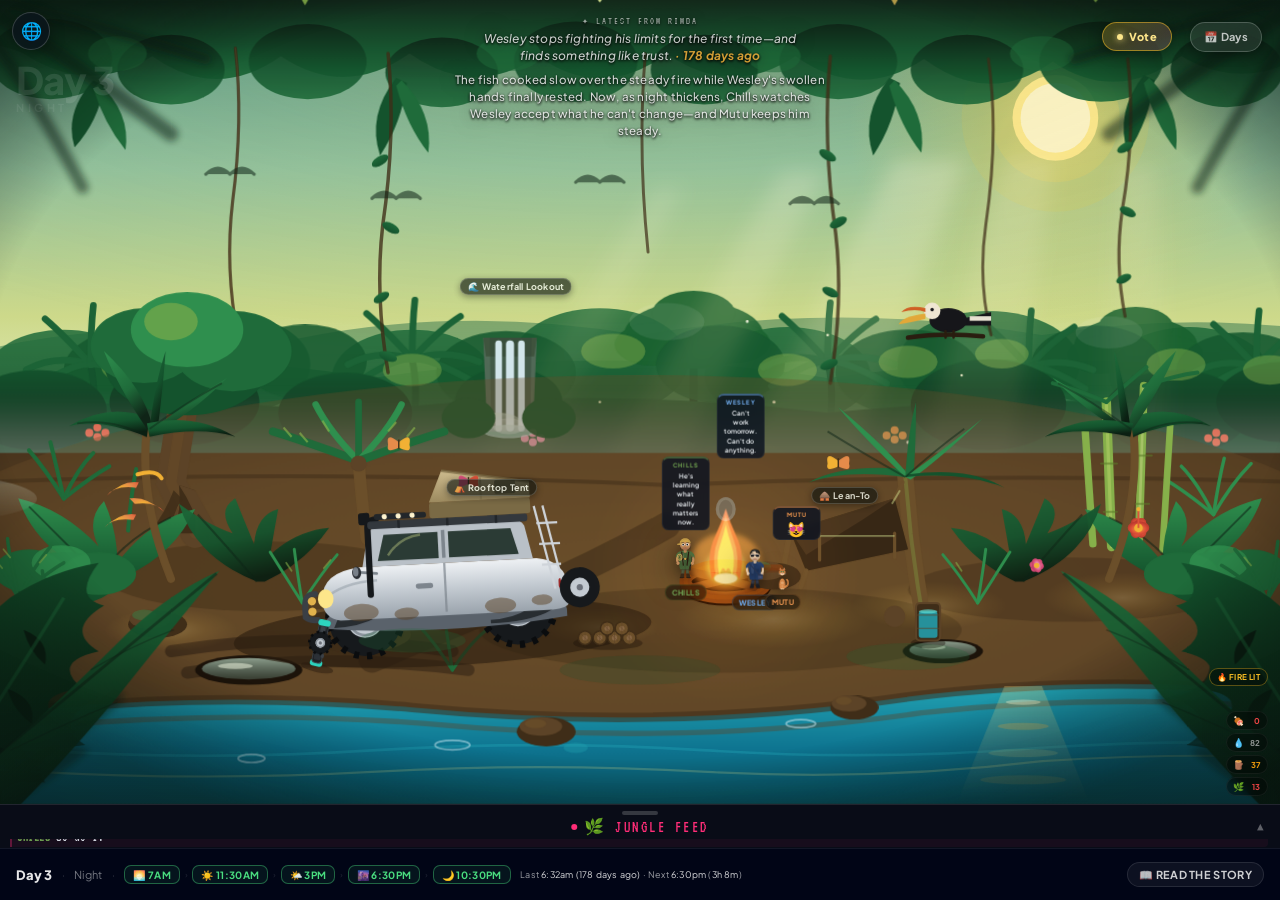
==== commit d94c98d4: "Behind the Falls: back button returns to the Waterfall Lookout, not main camp - behind-the-falls bac" ====
--- a/index.html
+++ b/index.html
@@ -3667,7 +3667,10 @@
 }
 
 setInterval(updateStatusBar,60000)
-init().then(()=>{ initTapStats(); setHudVar() });
+init().then(()=>{ initTapStats(); setHudVar();
+  // deep-link: returning from the hidden hollow (behind-the-falls) re-opens the Waterfall Lookout
+  try{ const p=new URLSearchParams(location.search); if(p.get('view')==='lookout'){ enterInterior('lookout');
+    history.replaceState(null,'',location.pathname); } }catch(e){} });
 
 // One-time invite: gently nudge first-time visitors toward the full story archive (with day recaps).
 ;(function(){
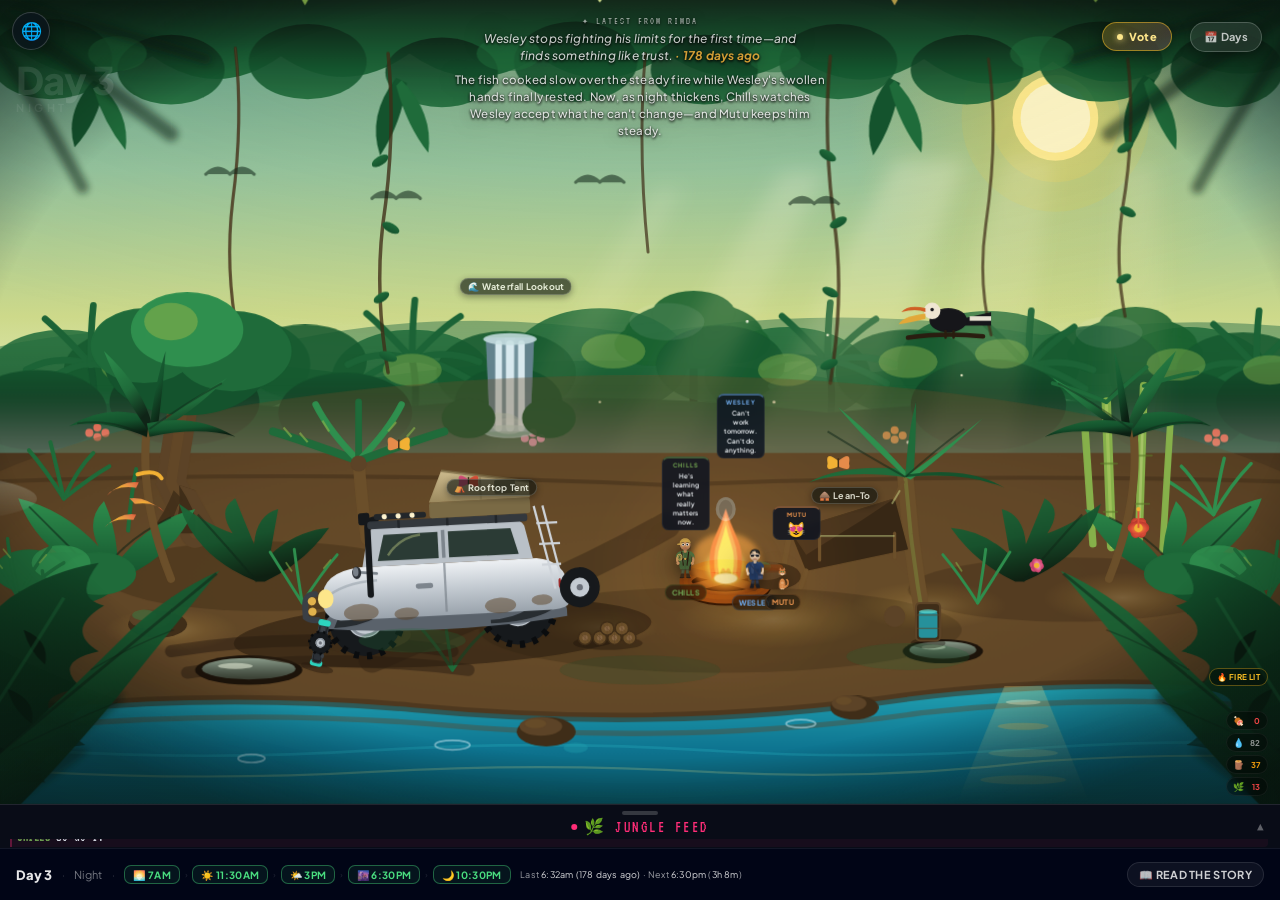
==== commit 816e3cc6: "Main camp: fix two-tone seam on the distant background waterfall - the falling sheet had a clashing " ====
--- a/index.html
+++ b/index.html
@@ -940,14 +940,18 @@
 <!-- ══ DISTANT JUNGLE WATERFALL (background, feeds the river) ══ -->
 <g opacity=".92">
   <ellipse cx="402" cy="300" rx="40" ry="26" fill="#14532d"/>
-  <path d="M 383 252 L 423 252 L 420 322 L 386 322 Z" fill="#566b5b"/>
-  <path d="M 383 252 L 423 252 L 421 266 L 385 266 Z" fill="#43533f"/>
-  <path d="M 388 252 L 419 252 L 418 322 L 389 322 Z" fill="#37493a" opacity=".5"/>
-  <g fill="#e2f1fb">
+  <!-- the falling sheet — one coherent cool water palette (no clashing olive top band) -->
+  <path d="M 385 252 L 421 252 L 418 322 L 388 322 Z" fill="#7c97a6"/>
+  <path d="M 385 252 L 393 252 L 391 322 L 388 322 Z" fill="#5f7c8a" opacity=".6"/>
+  <path d="M 413 252 L 421 252 L 418 322 L 415 322 Z" fill="#5f7c8a" opacity=".6"/>
+  <path d="M 399 252 L 407 252 L 405 322 L 401 322 Z" fill="#9fbccb" opacity=".5"/>
+  <g fill="#eaf6ff">
     <rect x="392" y="254" width="5" height="68" rx="2.5" class="fall1"/>
     <rect x="400" y="254" width="6" height="68" rx="3" class="fall2"/>
     <rect x="409" y="254" width="5" height="68" rx="2.5" class="fall1"/>
   </g>
+  <!-- churning froth at the brink -->
+  <ellipse cx="403" cy="253" rx="20" ry="4.5" fill="#d7ebf2" opacity=".85"/>
   <ellipse cx="402" cy="322" rx="19" ry="5" fill="#bcdad6" opacity=".7"/>
   <ellipse cx="402" cy="318" rx="12" ry="6" fill="#ffffff" opacity=".3"/>
   <ellipse class="cl2" cx="394" cy="315" rx="17" ry="7" fill="url(#mist-g)"/>
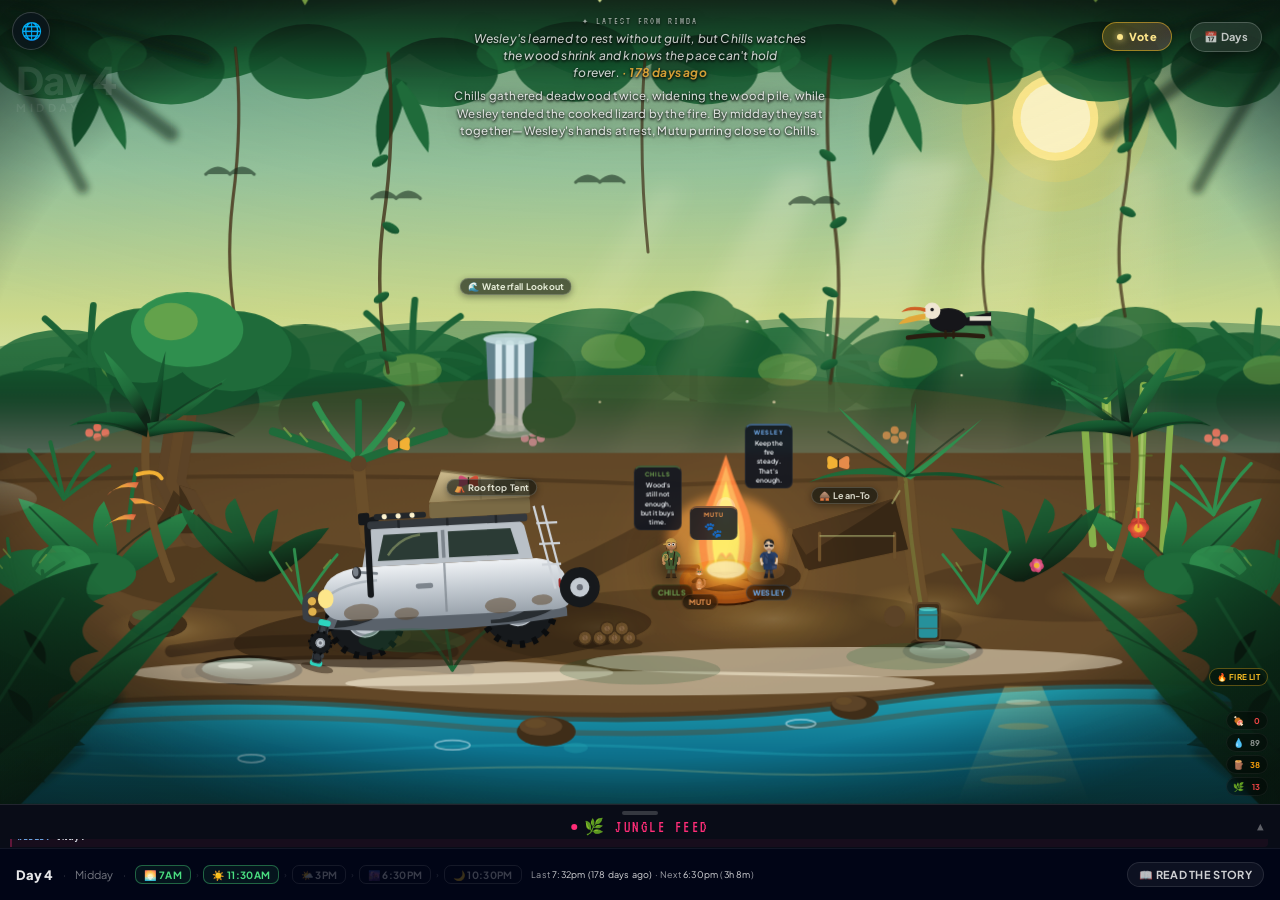
==== commit dbf859e7: "Worlds: characters asleep INSIDE a shelter at night now hide from the camp When it's the night cycle" ====
--- a/index.html
+++ b/index.html
@@ -1994,21 +1994,44 @@
 // lands on the structure on desktop AND mobile (svgToViewport's top is correct).
 const SETTLE = {
   lean_to: { sx:652, sy:420, wps:['shelter_mouth','shelter_side'], recline:-24 },
-  cayenne: { sx:300, sy:500, wps:['cayenne_door','cayenne_hood','cayenne_rear'], recline:-12 },
-}
+  cayenne: { sx:300, sy:500, wps:['cayenne_door','cayenne_hood','cayenne_rear'], recline:-12, enterable:true },
+}
+// at NIGHT, anyone asleep INSIDE an enter-able shelter (the Cayenne) is hidden from the camp,
+// shown as a 💤 + warm glow on the structure (they still appear in the interior peek).
+let _indoorShelters = {}
 function settleHomeChars(positions){
   const W=isMobile()?getWorldWidth():window.innerWidth, H=stageH()
+  const night = !!(S.world && S.world.cycle==='night')
+  _indoorShelters = {}
   const byShelter={}
   positions.forEach(p=>{ const c=S.chars[p.id]; if(!c) return
     if(_isCat(p.id)) return                                  // pets keep their own roaming pose
-    const S2=SETTLE[c.shelter]; if(!S2) return
-    if(S2.wps.indexOf((c.location||{}).waypoint) < 0) return
-    ;(byShelter[c.shelter]=byShelter[c.shelter]||[]).push(p) })
+    const wp=(c.location||{}).waypoint
+    let atSh=null; for(const sh in SETTLE){ if(SETTLE[sh].wps.indexOf(wp)>=0){ atSh=sh; break } }
+    if(!atSh) return
+    const S2=SETTLE[atSh], interacting = c.interaction && c.interaction.with
+    const indoors = !!(S2.enterable && night && !interacting)
+    if(c.shelter!==atSh && !indoors) return   // a daytime visitor at a shelter stays standing
+    p._atSh=atSh; p._indoors=indoors
+    ;(byShelter[atSh]=byShelter[atSh]||[]).push(p) })
   Object.keys(byShelter).forEach(sh=>{ const S2=SETTLE[sh], g=byShelter[sh], n=g.length
     g.forEach((p,i)=>{ const dx = n>1 ? (i-(n-1)/2)*40 : 0, sx=S2.sx+dx, sy=S2.sy
       p.px = sx/1000*W
       p.py = parseFloat(svgToViewport(sx,sy).top)/100*H
-      p.settled = sh; p.recline = S2.recline||0 }) })
+      p.settled = sh; p.recline = S2.recline||0
+      if(p._indoors){ p.indoors=true; const c=S.chars[p.id]
+        const e=_indoorShelters[sh]||(_indoorShelters[sh]={sx:S2.sx,sy:S2.sy,names:[]})
+        e.names.push((((c&&c.name)||'').split(' ')[0])) } }) })
+}
+function renderSleepCues(){
+  let layer=document.getElementById('sleep-layer')
+  if(!layer){ const w=document.getElementById('world'); if(!w) return; layer=document.createElement('div'); layer.id='sleep-layer'; w.appendChild(layer) }
+  layer.innerHTML=''
+  Object.keys(_indoorShelters||{}).forEach(sh=>{ const s=_indoorShelters[sh]
+    const left=(s.sx/10)+'%', top=svgToViewport(s.sx, s.sy-34).top
+    const d=document.createElement('div'); d.className='sleepcue'; d.style.left=left; d.style.top=top
+    d.innerHTML=`<div class="sc-glow"></div><div class="sc-z">💤</div>`
+    layer.appendChild(d) })
 }
 // poses applied AFTER renderInteractions (which clears char-svg transforms each cycle)
 function applySettlePoses(positions){
@@ -3305,6 +3328,8 @@
     const el=document.getElementById('char-'+p.id); if(!el) return
     el.style.left=(p.px/W*100)+'%'
     el.style.top=(p.py/H*100)+'%'
+    if(p.indoors){ el.style.display='none'; const _b=document.getElementById('bubble-'+p.id); if(_b)_b.style.display='none'; return }   // asleep inside — avatar+bubble hidden (label stays on the shelter)
+    el.style.display=''
     applyFace(p.id)
     updateBubble(p.id)
     // keep nametag/bubble label in sync (so an unnamed stray's tag appears once it's named)
@@ -3316,6 +3341,7 @@
   nudgeBubbles(positions)
   renderInteractions(positions)
   applySettlePoses(positions)  // recline a settled lean-to / Cayenne resident
+  renderSleepCues()            // 💤 + warm glow on shelters whose occupants are asleep inside
   renderChat()
   updateStatusBar()
   updateStatCards()
@@ -3749,6 +3775,14 @@
 (function(){
   const css = `
   #hotspots{position:absolute;inset:0;z-index:14;pointer-events:none}
+  #sleep-layer{position:absolute;inset:0;z-index:6;pointer-events:none}
+  .sleepcue{position:absolute;transform:translate(-50%,-50%)}
+  .sleepcue .sc-glow{position:absolute;left:50%;top:50%;width:66px;height:48px;transform:translate(-50%,-50%);border-radius:50%;
+    background:radial-gradient(closest-side,rgba(255,206,128,.55),transparent);animation:scGlow 3.2s ease-in-out infinite}
+  @keyframes scGlow{0%,100%{opacity:.45}50%{opacity:.85}}
+  .sleepcue .sc-z{position:absolute;left:62%;top:-52px;transform:translateX(-50%);font-size:17px;opacity:.92;
+    text-shadow:0 1px 4px rgba(0,0,0,.6);animation:scZ 3.6s ease-in-out infinite}
+  @keyframes scZ{0%,100%{opacity:.45;transform:translateX(-50%) translateY(2px)}50%{opacity:1;transform:translateX(-50%) translateY(-5px)}}
   .hotspot{position:absolute;transform:translate(-50%,-50%);pointer-events:auto;cursor:pointer}
   .hotspot .hs-glow{position:absolute;left:50%;top:50%;width:70px;height:52px;transform:translate(-50%,-50%);border-radius:50%;
     background:radial-gradient(closest-side,rgba(255,201,110,.32),transparent);opacity:0;transition:opacity .35s;pointer-events:none}
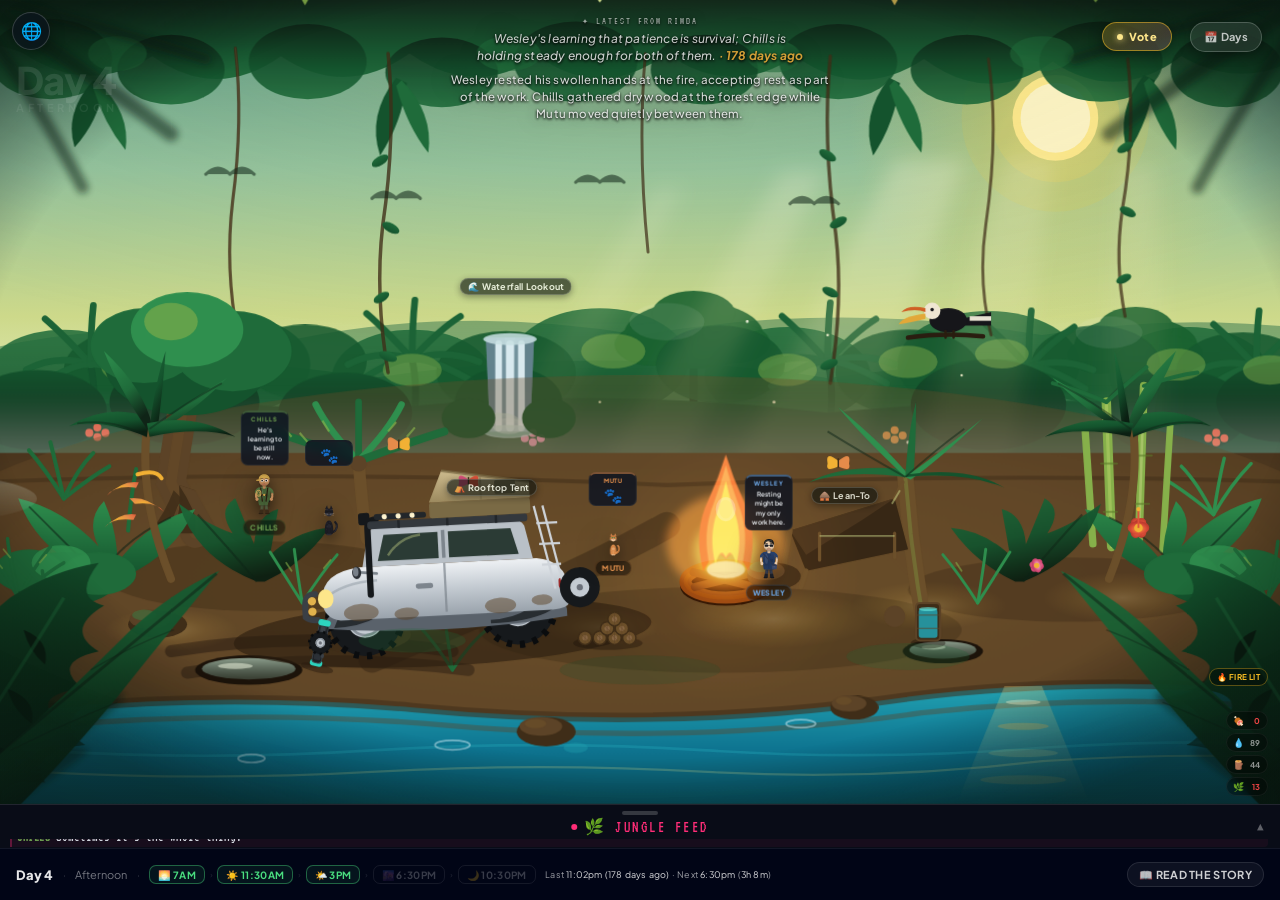
==== commit 42be99ca: "Introduce a young black panther (melanistic leopard) — wary stray drawn to Mutu Front-end: makeAnima" ====
--- a/index.html
+++ b/index.html
@@ -1924,12 +1924,12 @@
   // ── bogged Porsche Cayenne (hero prop, near camp) — grounded on the mud AROUND the car,
   //    not on the bodywork, so the cat (and anyone) stands on the ground, never floating ──
   cayenne_door:   {sx:352,sy:496}, cayenne_hood:  {sx:224,sy:472},
-  cayenne_rear:   {sx:482,sy:462},
+  cayenne_rear:   {sx:482,sy:462}, cayenne_inside: {sx:300,sy:500},
   // ── campfire + clearing ──
   campfire_left:  {sx:534,sy:448}, campfire_right:{sx:596,sy:448},
   campfire_front: {sx:564,sy:462}, camp_mid:      {sx:480,sy:430},
   // ── lean-to shelter ──
-  shelter_mouth:  {sx:642,sy:420}, shelter_side:  {sx:678,sy:412},
+  shelter_mouth:  {sx:642,sy:420}, shelter_side:  {sx:678,sy:412}, shelter_inside: {sx:652,sy:420},
   // ── river ──
   river_bank:     {sx:300,sy:500}, river_rocks:   {sx:430,sy:530},
   river_bend:     {sx:660,sy:512}, shallows:      {sx:520,sy:512},
@@ -1993,11 +1993,12 @@
 // sx/sy are camp-svg FEET coords; left maps straight from the viewBox (hx/10 %) so it
 // lands on the structure on desktop AND mobile (svgToViewport's top is correct).
 const SETTLE = {
-  lean_to: { sx:652, sy:420, wps:['shelter_mouth','shelter_side'], recline:-24 },
-  cayenne: { sx:300, sy:500, wps:['cayenne_door','cayenne_hood','cayenne_rear'], recline:-12, enterable:true },
-}
-// at NIGHT, anyone asleep INSIDE an enter-able shelter (the Cayenne) is hidden from the camp,
-// shown as a 💤 + warm glow on the structure (they still appear in the interior peek).
+  lean_to: { sx:652, sy:420, wps:['shelter_mouth','shelter_side','shelter_inside'], recline:-24, enterable:true },
+  cayenne: { sx:300, sy:500, wps:['cayenne_door','cayenne_hood','cayenne_rear','cayenne_inside'], recline:-12, enterable:true },
+}
+// Anyone INDOORS (see _isIndoors) is hidden from the camp and shown only in the interior peek —
+// a glow stands in: 💤 when asleep at night, a "X inside" pill by day. Daytime loungers at their
+// OWN shelter still settle (recline) at the structure, visible on the map.
 let _indoorShelters = {}
 function settleHomeChars(positions){
   const W=isMobile()?getWorldWidth():window.innerWidth, H=stageH()
@@ -2005,12 +2006,11 @@
   _indoorShelters = {}
   const byShelter={}
   positions.forEach(p=>{ const c=S.chars[p.id]; if(!c) return
-    if(_isCat(p.id)) return                                  // pets keep their own roaming pose
+    if(((c.species)||'human')!=='human') return              // animals (cat, panther…) keep their own roaming pose
     const wp=(c.location||{}).waypoint
     let atSh=null; for(const sh in SETTLE){ if(SETTLE[sh].wps.indexOf(wp)>=0){ atSh=sh; break } }
     if(!atSh) return
-    const S2=SETTLE[atSh], interacting = c.interaction && c.interaction.with
-    const indoors = !!(S2.enterable && night && !interacting)
+    const indoors = !!_isIndoors(p.id)
     if(c.shelter!==atSh && !indoors) return   // a daytime visitor at a shelter stays standing
     p._atSh=atSh; p._indoors=indoors
     ;(byShelter[atSh]=byShelter[atSh]||[]).push(p) })
@@ -2020,7 +2020,7 @@
       p.py = parseFloat(svgToViewport(sx,sy).top)/100*H
       p.settled = sh; p.recline = S2.recline||0
       if(p._indoors){ p.indoors=true; const c=S.chars[p.id]
-        const e=_indoorShelters[sh]||(_indoorShelters[sh]={sx:S2.sx,sy:S2.sy,names:[]})
+        const e=_indoorShelters[sh]||(_indoorShelters[sh]={sx:S2.sx,sy:S2.sy,names:[],night})
         e.names.push((((c&&c.name)||'').split(' ')[0])) } }) })
 }
 function renderSleepCues(){
@@ -2030,7 +2030,8 @@
   Object.keys(_indoorShelters||{}).forEach(sh=>{ const s=_indoorShelters[sh]
     const left=(s.sx/10)+'%', top=svgToViewport(s.sx, s.sy-34).top
     const d=document.createElement('div'); d.className='sleepcue'; d.style.left=left; d.style.top=top
-    d.innerHTML=`<div class="sc-glow"></div><div class="sc-z">💤</div>`
+    const who=(s.names||[]).filter(Boolean); const lbl=who.length<=2?who.join(' & '):who.length+' inside'
+    d.innerHTML=`<div class="sc-glow"></div>`+(s.night?`<div class="sc-z">💤</div>`:(who.length?`<div class="sc-in">⛺ ${lbl}${who.length<=2?' inside':''}</div>`:''))
     layer.appendChild(d) })
 }
 // poses applied AFTER renderInteractions (which clears char-svg transforms each cycle)
@@ -3147,16 +3148,19 @@
 // colours are data-driven from appearance{coat,belly,stripe,eye}.
 function makeAnimalSVG(cid){
   const ap = (S.chars && S.chars[cid] && S.chars[cid].appearance) || {}
-  const coat=ap.coat||'#d98a4a', belly=ap.belly||'#f2c89a', stripe=ap.stripe||'#a8612a',
-        eye=ap.eye||'#5fa86b', nose='#b9696b'
-  return `<svg class="char-svg dog-svg" id="svg-${cid}" width="15" height="23" viewBox="-20 -92 40 96" xmlns="http://www.w3.org/2000/svg">
+  const sp=(S.chars&&S.chars[cid]&&S.chars[cid].species)||'cat', leo=sp==='leopard'
+  const coat=ap.coat||(leo?'#1b1b22':'#d98a4a'), belly=ap.belly||(leo?'#2c2c34':'#f2c89a'),
+        stripe=ap.stripe||(leo?'#3b3b46':'#a8612a'), eye=ap.eye||(leo?'#e0a83a':'#5fa86b'),
+        nose=leo?'#26262b':'#b9696b'
+  const _w=leo?20:15, _h=leo?31:23
+  return `<svg class="char-svg dog-svg" id="svg-${cid}" width="${_w}" height="${_h}" viewBox="-20 -92 40 96" xmlns="http://www.w3.org/2000/svg">
     <g id="tail-${cid}" class="dog-tail" style="transform-box:view-box;transform-origin:11px -8px">
       <path d="M 10 -8 Q 22 -10 24 -24 Q 25 -34 19 -39" stroke="${coat}" stroke-width="6.5" fill="none" stroke-linecap="round"/>
       <path d="M 22 -16 Q 24.5 -22 23 -30 M 17 -10 Q 21 -12 23 -18" stroke="${stripe}" stroke-width="2" fill="none" stroke-linecap="round" opacity=".7"/>
     </g>
     <path d="M -12 -4 C -15 -22 -11 -44 0 -44 C 11 -44 15 -22 12 -4 C 11 -1 7 -1 0 -1 C -7 -1 -11 -1 -12 -4 Z" fill="${coat}"/>
     <ellipse cx="0" cy="-19" rx="7" ry="14" fill="${belly}" opacity=".55"/>
-    <path d="M -11 -32 Q 0 -35 11 -32 M -11 -24 Q 0 -27 11 -24 M -10 -16 Q 0 -19 10 -16" stroke="${stripe}" stroke-width="1.7" fill="none" stroke-linecap="round" opacity=".55"/>
+    ${leo?`<g fill="none" stroke="${stripe}" stroke-width="1.05" opacity=".5" stroke-linecap="round"><path d="M -8 -36 q 2.4 -1.8 4.6 -.3 q .3 2.4 -2.3 2.6 q -2.6 0 -2.3 -2.3"/><path d="M 1 -39 q 2.4 -1.8 4.6 -.3 q .3 2.4 -2.3 2.6 q -2.6 0 -2.3 -2.3"/><path d="M -9 -26 q 2.4 -1.8 4.6 -.3 q .3 2.4 -2.3 2.6 q -2.6 0 -2.3 -2.3"/><path d="M 3 -28 q 2.4 -1.8 4.6 -.3 q .3 2.4 -2.3 2.6 q -2.6 0 -2.3 -2.3"/><path d="M -7 -16 q 2.2 -1.6 4.2 -.3 q .3 2.2 -2.1 2.4 q -2.4 0 -2.1 -2.1"/><path d="M 3 -18 q 2.2 -1.6 4.2 -.3 q .3 2.2 -2.1 2.4 q -2.4 0 -2.1 -2.1"/></g>`:`<path d="M -11 -32 Q 0 -35 11 -32 M -11 -24 Q 0 -27 11 -24 M -10 -16 Q 0 -19 10 -16" stroke="${stripe}" stroke-width="1.7" fill="none" stroke-linecap="round" opacity=".55"/>`}
     <rect x="-6" y="-22" width="5" height="21" rx="2.5" fill="${coat}"/>
     <rect x="1" y="-22" width="5" height="21" rx="2.5" fill="${coat}"/>
     <ellipse cx="-3.5" cy="-1" rx="4.6" ry="2.6" fill="${belly}"/>
@@ -3170,8 +3174,8 @@
       <path d="M 10 -80 L 4.5 -79 L 8.5 -87 Z" fill="${nose}" opacity=".55"/>
     </g>
     <ellipse cx="0" cy="-70" rx="13" ry="11.5" fill="${coat}"/>
-    <path d="M -4 -80 L -3 -74 M 0 -81 L 0 -75 M 4 -80 L 3 -74" stroke="${stripe}" stroke-width="1.5" fill="none" stroke-linecap="round" opacity=".75"/>
-    <path d="M -13 -72 L -9 -71 M -13 -69 L -9.5 -68.5 M 13 -72 L 9 -71 M 13 -69 L 9.5 -68.5" stroke="${stripe}" stroke-width="1.4" fill="none" stroke-linecap="round" opacity=".6"/>
+    ${leo?`<g fill="none" stroke="${stripe}" stroke-width=".9" opacity=".45" stroke-linecap="round"><path d="M -6 -79 q 1.8 -1.3 3.4 -.2"/><path d="M 3 -79 q 1.8 -1.3 3.4 -.2"/><path d="M -1.5 -83 q 1.8 -1.3 3.4 -.2"/></g>`:`<path d="M -4 -80 L -3 -74 M 0 -81 L 0 -75 M 4 -80 L 3 -74" stroke="${stripe}" stroke-width="1.5" fill="none" stroke-linecap="round" opacity=".75"/>
+    <path d="M -13 -72 L -9 -71 M -13 -69 L -9.5 -68.5 M 13 -72 L 9 -71 M 13 -69 L 9.5 -68.5" stroke="${stripe}" stroke-width="1.4" fill="none" stroke-linecap="round" opacity=".6"/>`}
     <ellipse cx="0" cy="-62.5" rx="8" ry="6" fill="${belly}"/>
     <path d="M -3 -64 L -15 -66 M -3 -62.2 L -14 -60.5 M 3 -64 L 15 -66 M 3 -62.2 L 14 -60.5" stroke="#ffffffb0" stroke-width=".8" fill="none" stroke-linecap="round"/>
     <path d="M -2.4 -67 L 2.4 -67 L 0 -64.4 Z" fill="${nose}"/>
@@ -3783,6 +3787,8 @@
   .sleepcue .sc-z{position:absolute;left:62%;top:-52px;transform:translateX(-50%);font-size:17px;opacity:.92;
     text-shadow:0 1px 4px rgba(0,0,0,.6);animation:scZ 3.6s ease-in-out infinite}
   @keyframes scZ{0%,100%{opacity:.45;transform:translateX(-50%) translateY(2px)}50%{opacity:1;transform:translateX(-50%) translateY(-5px)}}
+  .sleepcue .sc-in{position:absolute;left:50%;top:-30px;transform:translateX(-50%);white-space:nowrap;background:rgba(12,18,14,.74);border:1px solid rgba(255,206,128,.4);color:#ffe6c2;font:700 9px/1 'Plus Jakarta Sans',sans-serif;letter-spacing:.2px;padding:3px 7px;border-radius:999px;box-shadow:0 2px 7px rgba(0,0,0,.4)}
+  @media (max-width:640px){.sleepcue .sc-in{font-size:7.5px;padding:2px 6px;top:-22px}}
   .hotspot{position:absolute;transform:translate(-50%,-50%);pointer-events:auto;cursor:pointer}
   .hotspot .hs-glow{position:absolute;left:50%;top:50%;width:70px;height:52px;transform:translate(-50%,-50%);border-radius:50%;
     background:radial-gradient(closest-side,rgba(255,201,110,.32),transparent);opacity:0;transition:opacity .35s;pointer-events:none}
@@ -3898,12 +3904,27 @@
 })();
 
 const INTERIORS = {
-  tent:   { shelter:'cayenne', wps:['cayenne_door','cayenne_hood','cayenne_rear'], hx:384, hy:398, tag:"Rooftop Tent", name:"rooftop tent", look:"looking out over the canopy", icon:"⛺", badge:"⛺", pov:"Your view from inside · looking out" },
-  leanto: { shelter:'lean_to', wps:['shelter_mouth','shelter_side'],               hx:660, hy:404, tag:"Lean-To", name:"lean-to",      look:"the jungle just beyond the tarp", icon:"🛖", badge:"🛖", pov:"Peeking into the shelter" },
+  tent:   { shelter:'cayenne', wps:['cayenne_door','cayenne_hood','cayenne_rear'], insideWps:['cayenne_inside'], hx:384, hy:398, tag:"Rooftop Tent", name:"rooftop tent", look:"looking out over the canopy", icon:"⛺", badge:"⛺", pov:"Your view from inside · looking out" },
+  leanto: { shelter:'lean_to', wps:['shelter_mouth','shelter_side'], insideWps:['shelter_inside'], hx:660, hy:404, tag:"Lean-To", name:"lean-to",      look:"the jungle just beyond the tarp", icon:"🛖", badge:"🛖", pov:"Peeking into the shelter" },
   lookout:{ scenery:true, hx:403, hy:248, tag:"Waterfall Lookout", name:"waterfall lookout", look:"the whole camp and its waterfall laid out below", icon:"🌊", badge:"🌊", pov:"A high overlook above the camp & falls", lead:"From the overlook", tapHint:"tap for the view" },
 };
 // who's PHYSICALLY here this cycle (live location), vs who this shelter BELONGS to (static).
-function _present(key){ const w=INTERIORS[key].wps; if(!w) return []; return Object.keys(S.chars||{}).filter(c=>S.chars[c]&&w.indexOf((S.chars[c].location||{}).waypoint)>=0); }
+// SINGLE source of truth for "who is indoors right now" — read by BOTH the camp map
+// (hides the avatar) and the interior peek (shows them), so a character is NEVER in two places.
+// Indoors = literally inside (an *_inside waypoint, any cycle) OR asleep inside at night
+// (at a shelter's approach waypoint, not mid-conversation). Standing outside it = NOT indoors.
+function _isIndoors(cid){
+  const c=S.chars[cid]; if(!c) return null
+  if(((c.species)||'human')!=='human') return null   // animals roam — never hidden "indoors"
+  const wp=(c.location||{}).waypoint
+  const night=!!(S.world && S.world.cycle==='night')
+  const interacting=!!(c.interaction && c.interaction.with)
+  for(const key in INTERIORS){ const I=INTERIORS[key]; if(I.scenery) continue
+    if((I.insideWps||[]).indexOf(wp)>=0) return key
+    if(night && (I.wps||[]).indexOf(wp)>=0 && !interacting) return key }
+  return null
+}
+function _present(key){ return Object.keys(S.chars||{}).filter(c=>S.chars[c] && _isIndoors(c)===key); }
 function _owners(key){ const sh=INTERIORS[key].shelter; return Object.keys(S.chars||{}).filter(c=>S.chars[c]&&S.chars[c].shelter===sh); }
 function _fname(cid){ const n=(S.chars[cid]&&S.chars[cid].name)||cid; return n.split(' ')[0]; }
 // a short, honest activity word for the cue near a character at their shelter
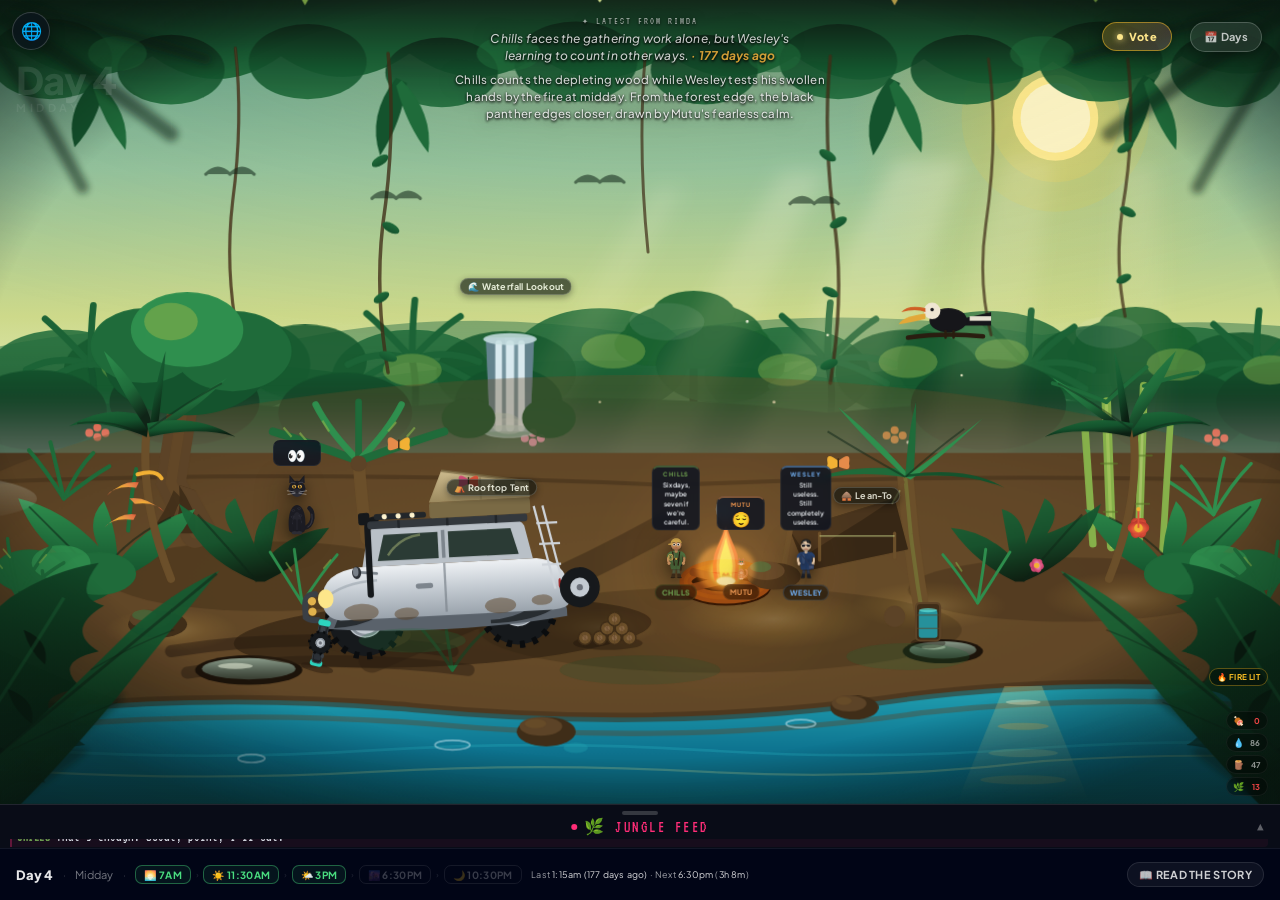
==== commit 7f95f4f4: "Scale up the black panther art ~2x (leopard render 40x63 vs cat 15x23) Co-Authored-By: Claude Opus 4" ====
--- a/index.html
+++ b/index.html
@@ -3152,7 +3152,7 @@
   const coat=ap.coat||(leo?'#1b1b22':'#d98a4a'), belly=ap.belly||(leo?'#2c2c34':'#f2c89a'),
         stripe=ap.stripe||(leo?'#3b3b46':'#a8612a'), eye=ap.eye||(leo?'#e0a83a':'#5fa86b'),
         nose=leo?'#26262b':'#b9696b'
-  const _w=leo?20:15, _h=leo?31:23
+  const _w=leo?40:15, _h=leo?62:23
   return `<svg class="char-svg dog-svg" id="svg-${cid}" width="${_w}" height="${_h}" viewBox="-20 -92 40 96" xmlns="http://www.w3.org/2000/svg">
     <g id="tail-${cid}" class="dog-tail" style="transform-box:view-box;transform-origin:11px -8px">
       <path d="M 10 -8 Q 22 -10 24 -24 Q 25 -34 19 -39" stroke="${coat}" stroke-width="6.5" fill="none" stroke-linecap="round"/>
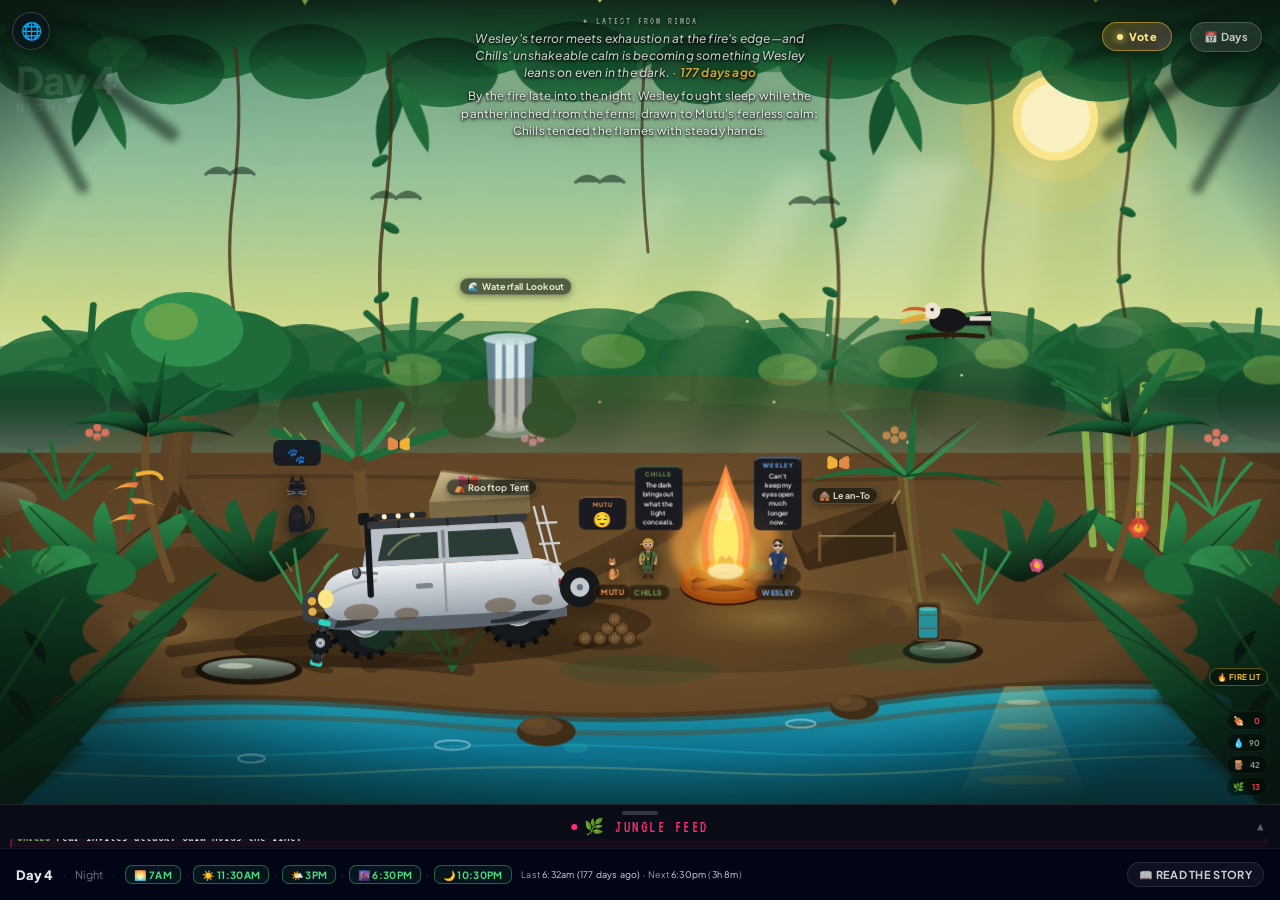
==== commit fca550e1: "Keep characters off the lit campfire flames (Mutu was rendering in the fire) When fire is lit, slide" ====
--- a/index.html
+++ b/index.html
@@ -3328,6 +3328,22 @@
   separateChars(positions)
   settleHomeChars(positions)   // home characters lounge AT their shelter, not standing in the open
 
+  // keep characters OFF the lit campfire flames (the fire sits at viewBox x≈564, band ~538–590).
+  // slide any occupant out to sit beside the nearest neighbour on its side of the fire.
+  if(S.world && S.world.fire && S.world.fire.lit){
+    positions.forEach(p=>{
+      if(p.indoors) return
+      const vx = p.px/W*1000
+      if(vx<=538 || vx>=590) return
+      const left = vx < 564
+      const others = positions.filter(q=>q!==p && !q.indoors).map(q=>q.px/W*1000)
+      let tgt
+      if(left){ const ls=others.filter(x=>x>=440 && x<538); tgt=ls.length?Math.min(...ls)-28:528 }   // beside the nearest left neighbour
+      else    { const rs=others.filter(x=>x>590 && x<=690); tgt=rs.length?Math.max(...rs)+28:600 }
+      p.px = tgt/1000*W
+    })
+  }
+
   positions.forEach(p=>{
     const el=document.getElementById('char-'+p.id); if(!el) return
     el.style.left=(p.px/W*100)+'%'
@@ -3663,7 +3679,8 @@
   const sb = Math.max(0, Math.round(window.innerHeight - top))
   if(sb) document.documentElement.style.setProperty('--stage-bottom', sb+'px')
 }
-window.addEventListener('resize', ()=>{ setHudVar(); if(S && Object.keys(S.chars||{}).length) updateWorld() })
+window.addEventListener('resize', ()=>{ setHudVar(); if(S && Object.keys(S.chars||{}).length) updateWorld()
+  const intr=document.getElementById('interior'); if(intr && intr.classList.contains('show')) fitInteriorScene() })
 
 // ── ZOOM-AWARE RE-SYNC (mobile pinch-zoom) ──────────────────────────────────
 // Mobile browsers (esp. iOS Safari) let users pinch-zoom even though our viewport asks them
@@ -4628,6 +4645,21 @@
   const scene=document.getElementById('interior-scene');
   if(scene) scene.querySelectorAll('.lkL').forEach(g=>g.removeAttribute('transform'));
 }
+// Make the interior panorama always COVER the viewport — no black gaps. On narrow screens it
+// fills the height and overflows the width (pan left/right, as before); on wide desktops where the
+// panorama would be narrower than the screen, it fills the WIDTH instead and centres vertically.
+function fitInteriorScene(){
+  const sc=document.getElementById('interior-scene'); if(!sc) return;
+  const svg=sc.querySelector('svg'); if(!svg) return;
+  let aspect=0;
+  try{ const vb=svg.viewBox.baseVal; if(vb&&vb.width&&vb.height) aspect=vb.width/vb.height; }catch(e){}
+  if(!aspect){ const a=(svg.getAttribute('viewBox')||'').split(/[ ,]+/); if(a.length===4&&+a[3]) aspect=(+a[2])/(+a[3]); }
+  if(!aspect) return;
+  const H=sc.clientHeight, W=sc.clientWidth;
+  let w=H*aspect, h=H, mt=0;
+  if(w < W-0.5){ w=W; h=W/aspect; mt=(H-h)/2; }   // would gap → fill width (cover), centre vertically
+  svg.style.width=w+'px'; svg.style.height=h+'px'; svg.style.marginTop=mt+'px';
+}
 function enterInterior(key){
   const I=INTERIORS[key]; if(!I) return;
   const scene=document.getElementById('interior-scene');
@@ -4635,7 +4667,9 @@
   // the scene fills the height and overflows the width on narrow screens — frame it so the
   // subject shows first, with room to pan left/right. shelters centre on the door; the
   // waterfall lookout opens on the falls (viewBox ~x130) with the camp trailing to the right.
+  setTimeout(fitInteriorScene, 60)   // safety: re-fit after the open transition settles
   requestAnimationFrame(()=>{ try{
+    fitInteriorScene();
     scene.scrollLeft = I.scenery ? Math.min(scene.scrollWidth-scene.clientWidth, (48/1000)*scene.scrollWidth)
                                  : (scene.scrollWidth-scene.clientWidth)/2;
     const hint=document.getElementById('interior-hint'); if(hint){ hint.classList.remove('show'); void hint.offsetWidth;
